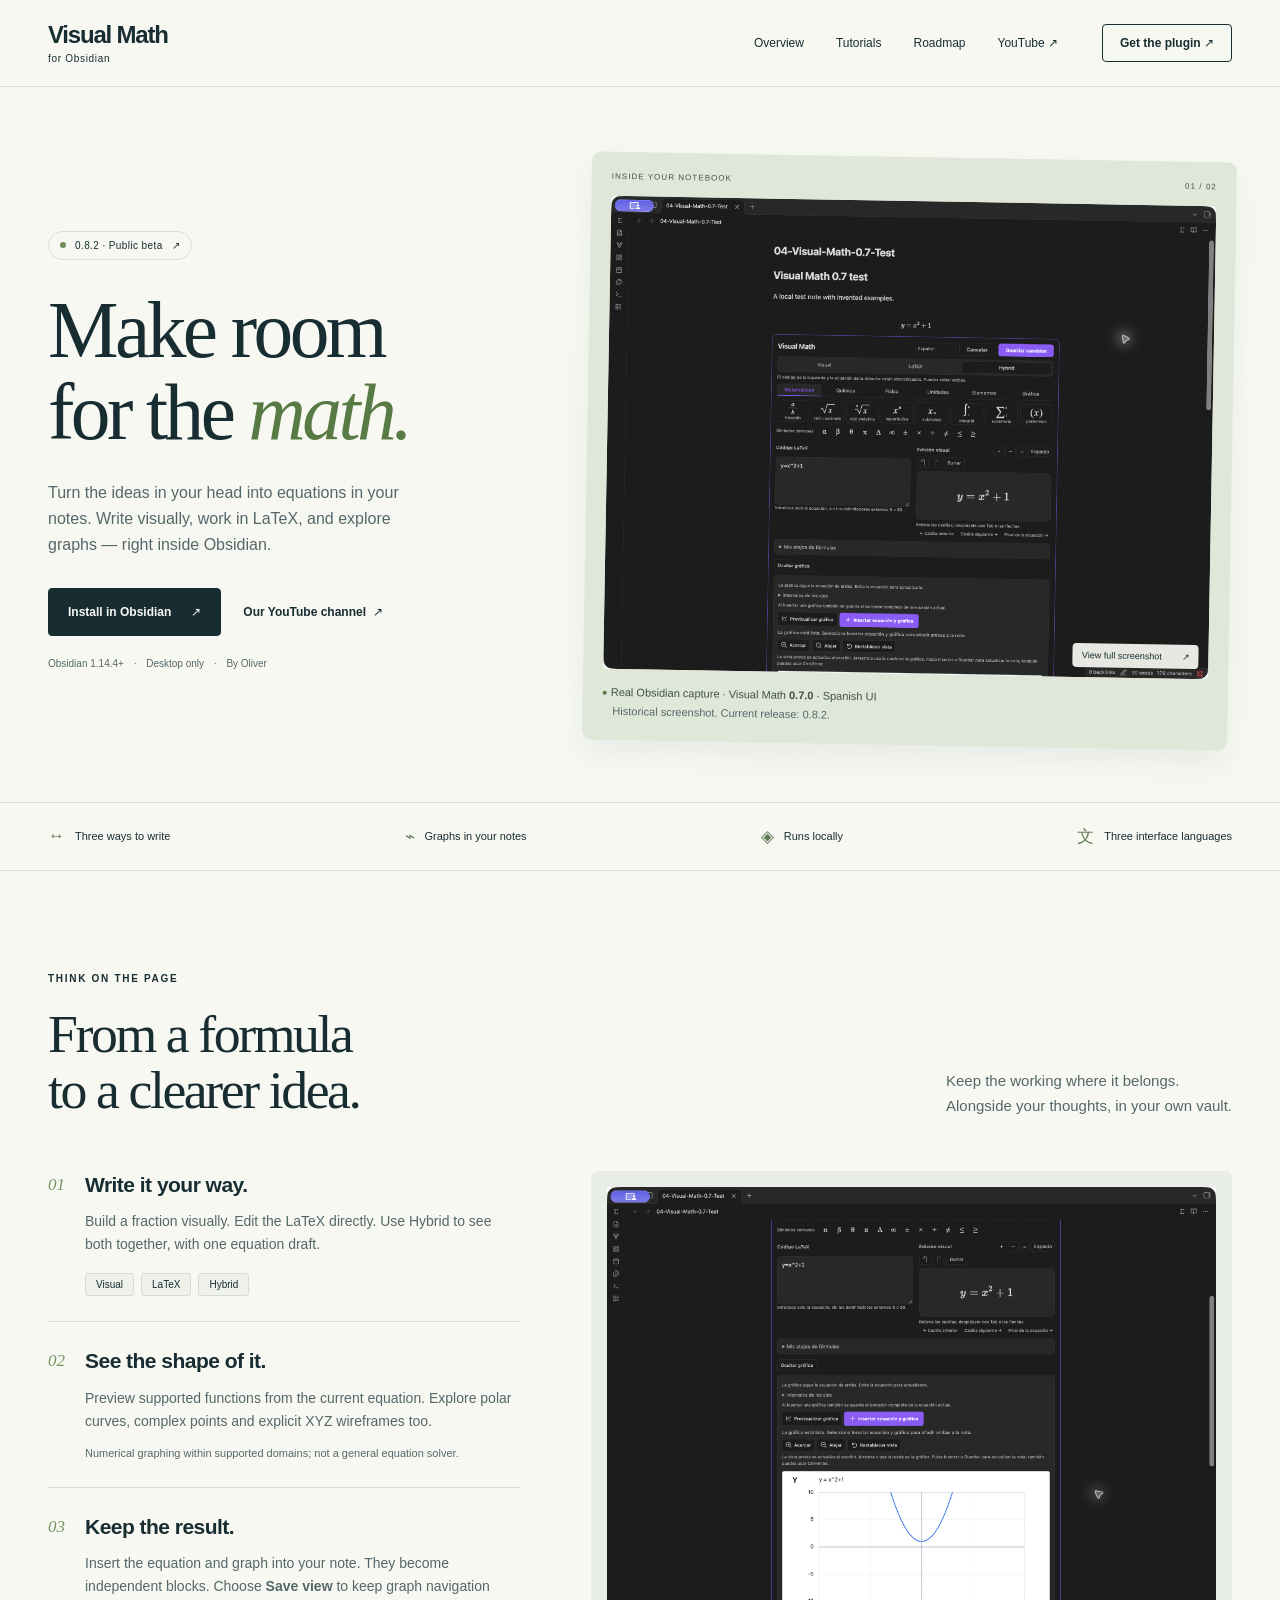
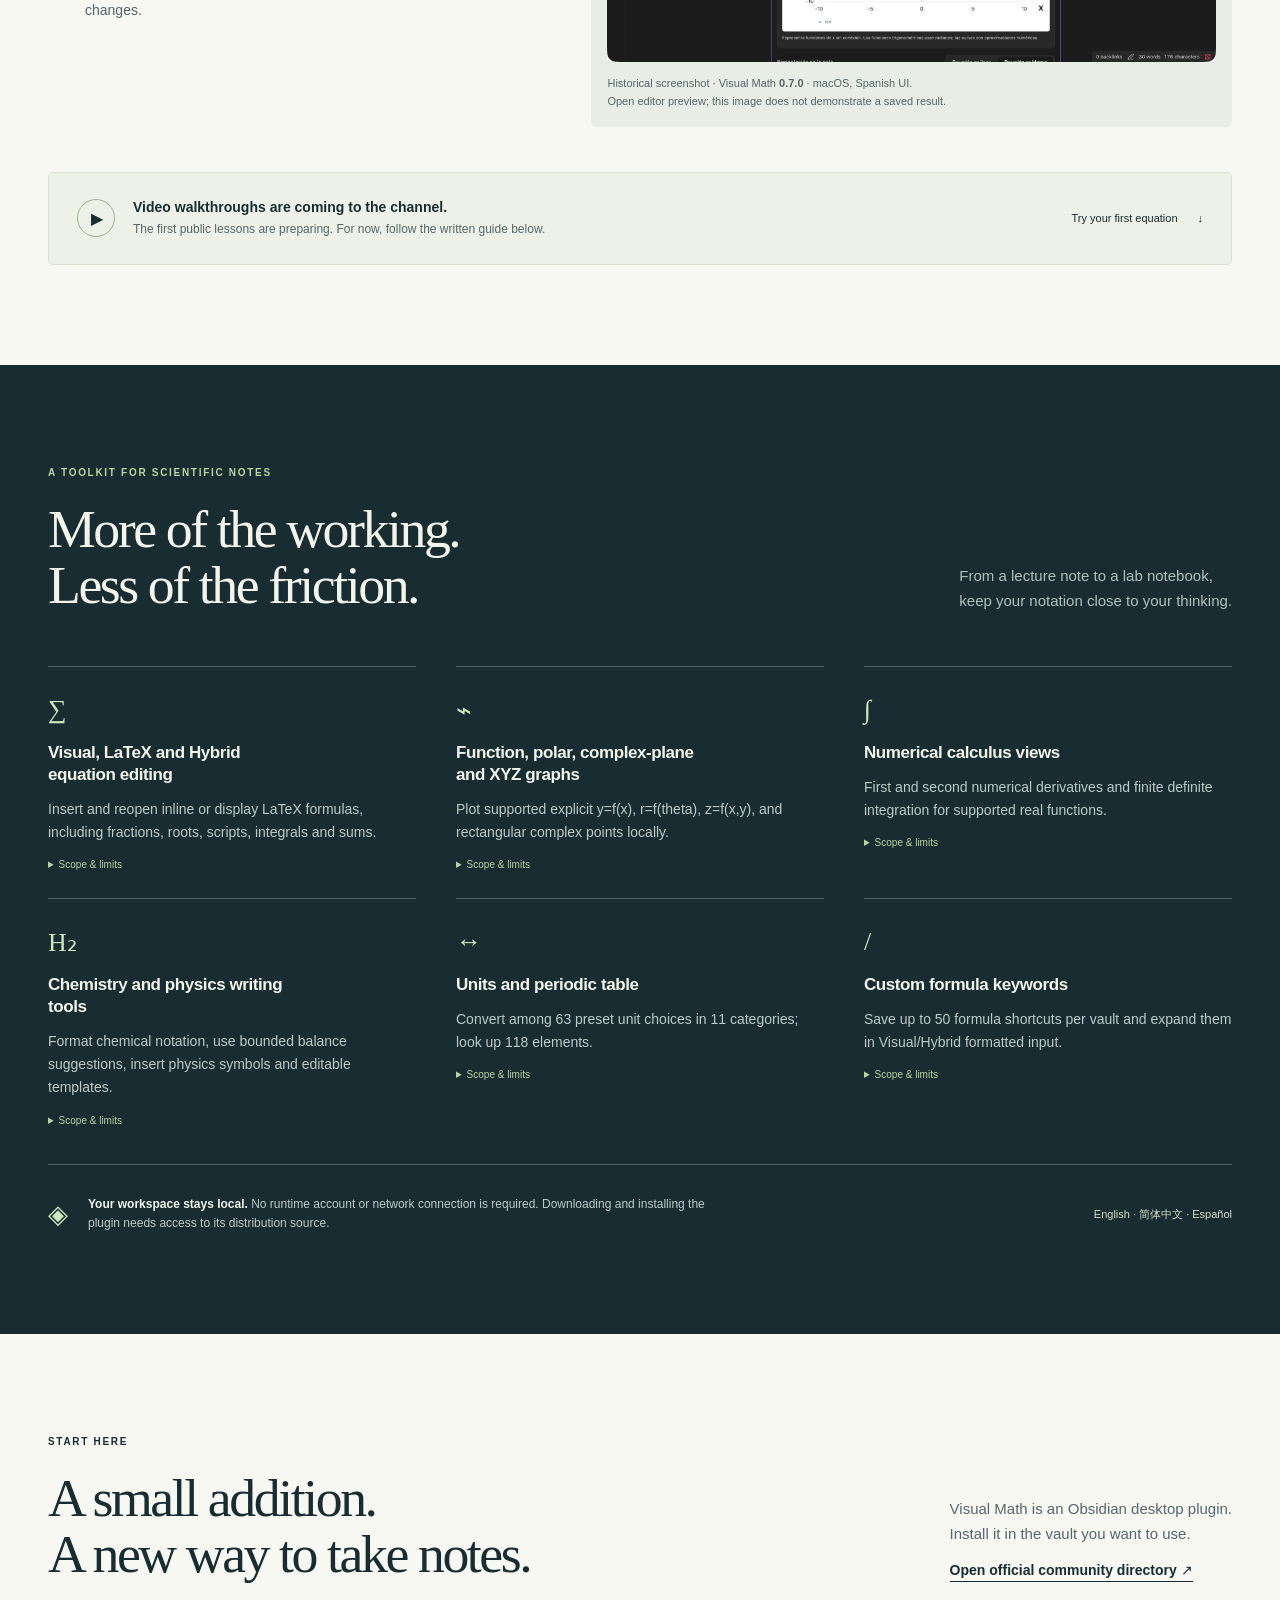
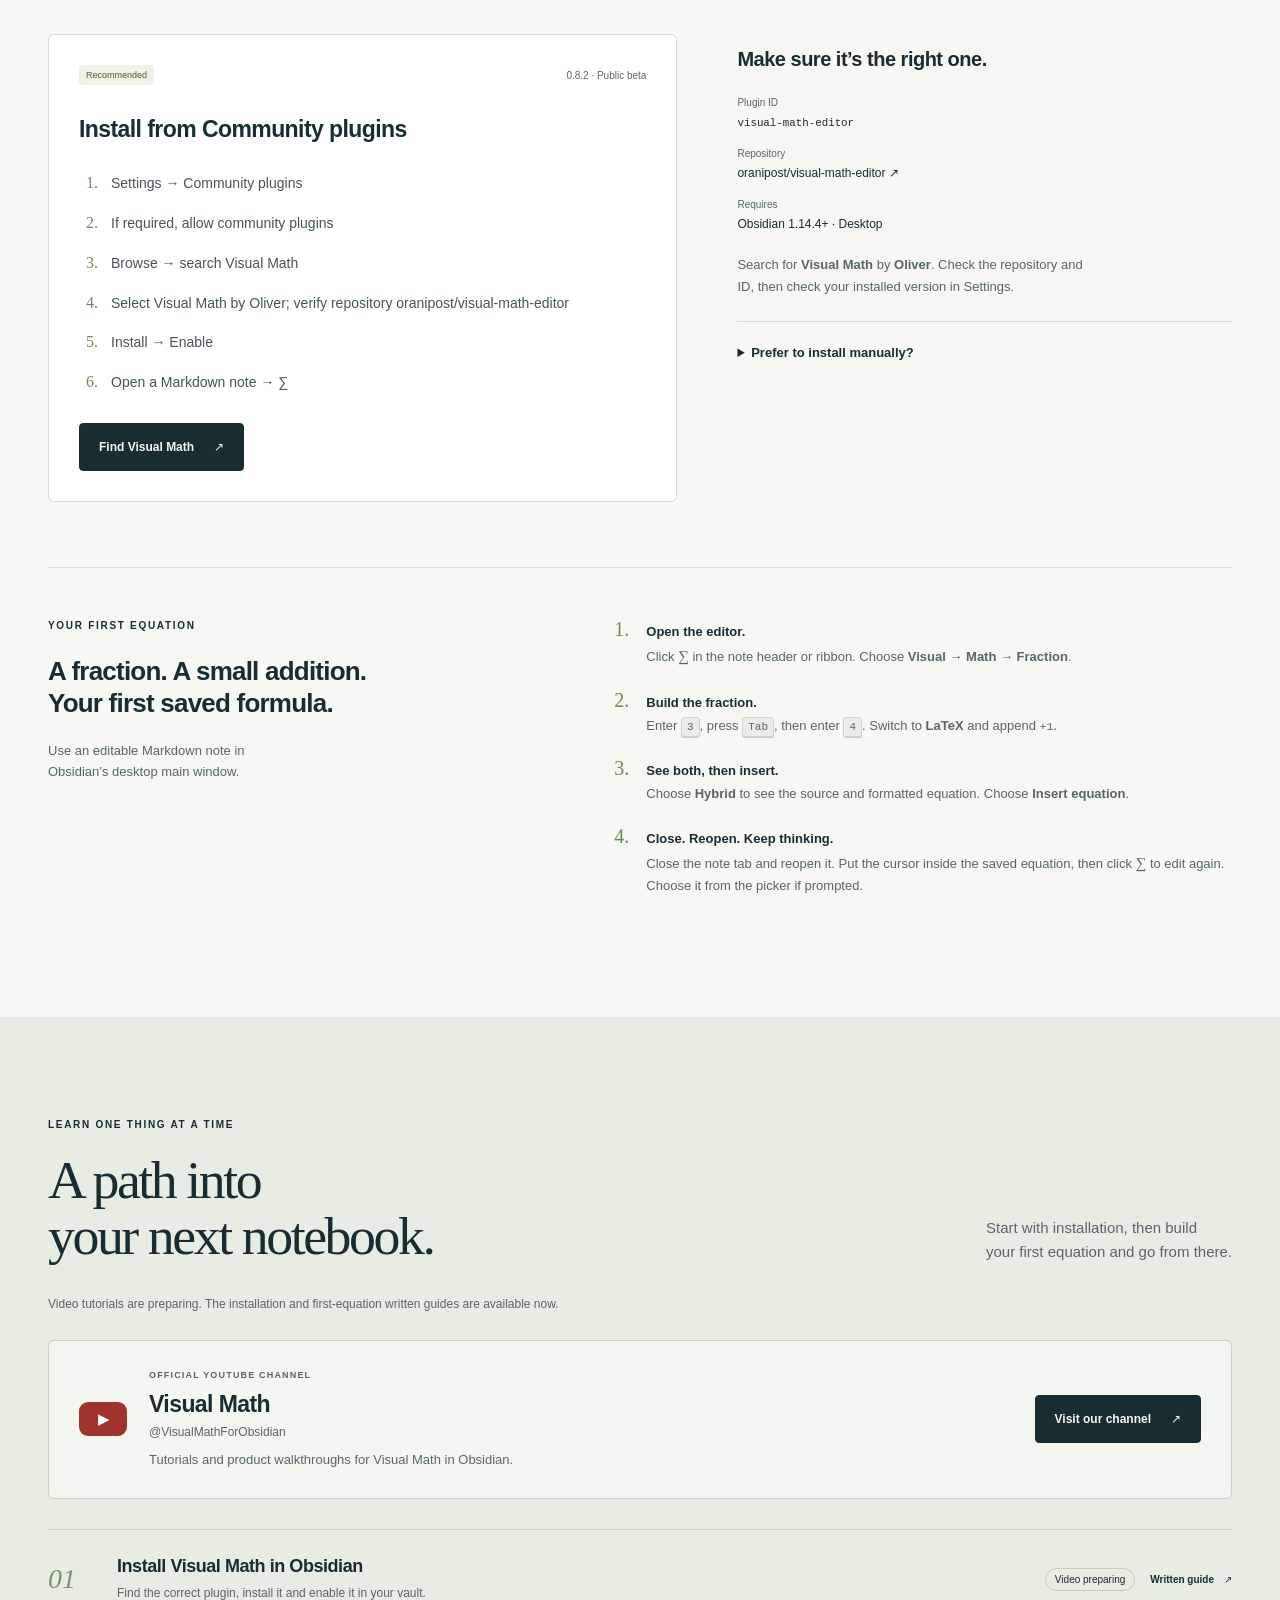
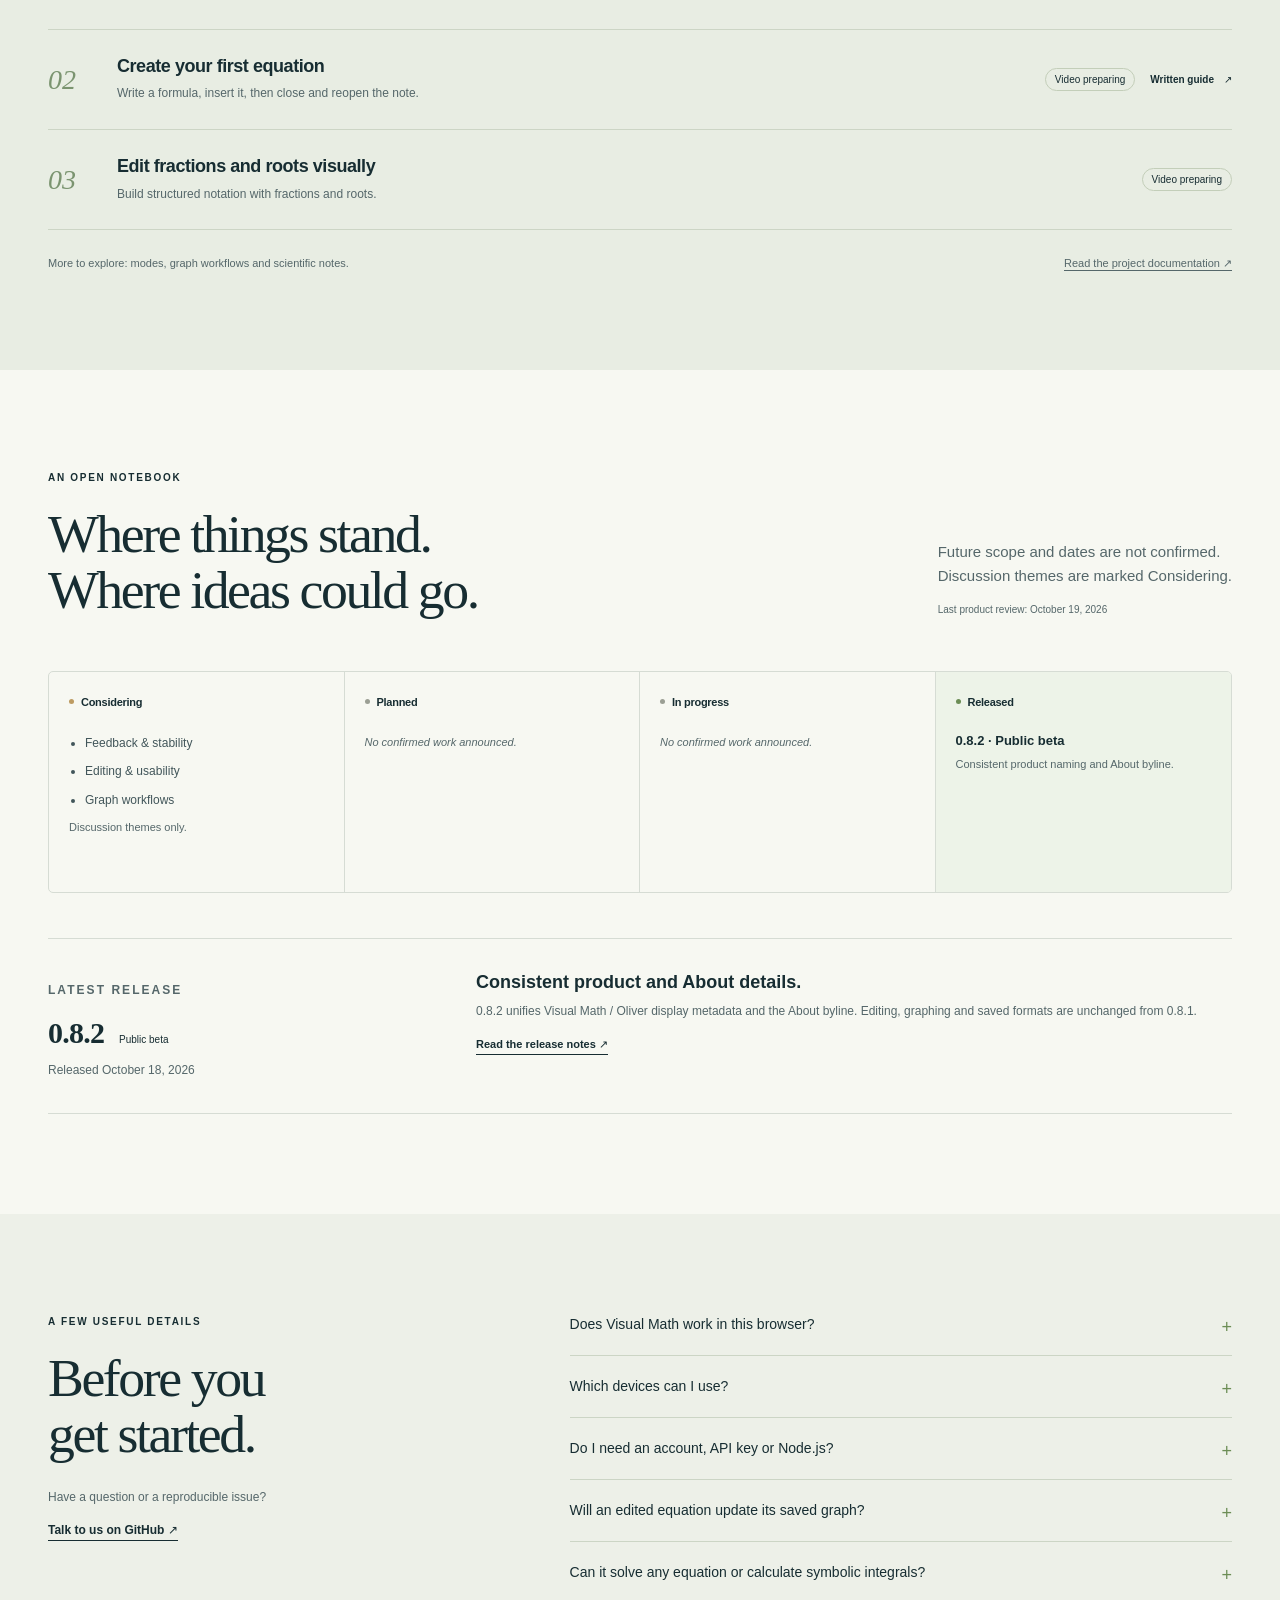
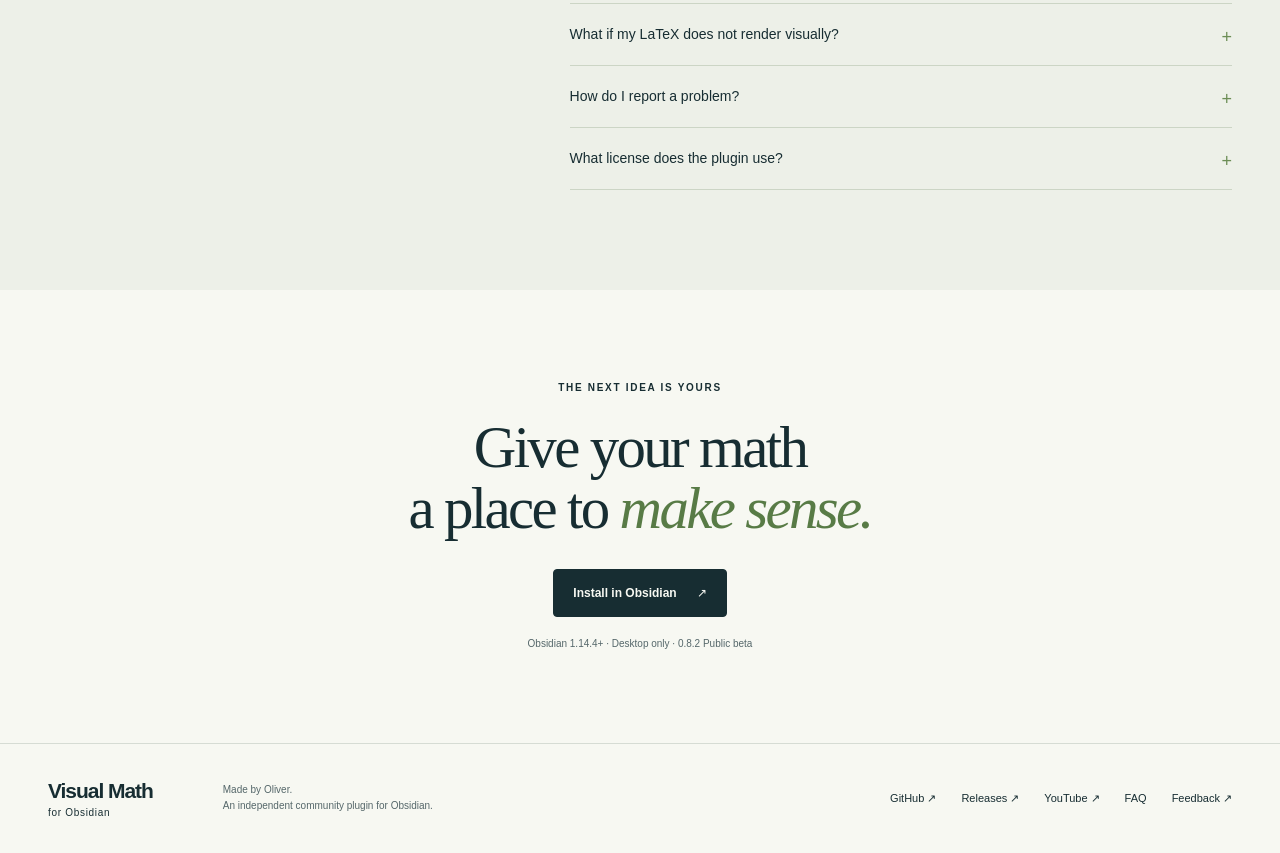
==== index.html @ c803e679 "Publish Visual Math for Obsidian website" ====
<!doctype html>
<html lang="en">
<head>
  <meta charset="utf-8">
  <meta name="viewport" content="width=device-width,initial-scale=1">
  <title>Visual Math for Obsidian — Make room for the math.</title>
  <meta name="description" content="Write equations, explore graphs and build scientific notes in Obsidian. Visual, LaTeX and Hybrid editing. 0.8.2 Public beta for desktop.">
  <meta name="robots" content="index,follow">
  <meta name="theme-color" content="#172d32">
  <meta property="og:type" content="website">
  <meta property="og:title" content="Visual Math for Obsidian — Make room for the math.">
  <meta property="og:description" content="Visual equations. Local graphs. Your Obsidian notes. 0.8.2 Public beta.">
  <meta property="og:image" content="https://oranipost.github.io/visual-math/assets/share.png">
  <meta property="og:image:width" content="1200">
  <meta property="og:image:height" content="630">
  <meta property="og:image:alt" content="Visual Math for Obsidian. Make room for the math. Desktop plugin.">
  <meta name="twitter:card" content="summary_large_image">
  <link rel="canonical" href="https://oranipost.github.io/visual-math/"><meta property="og:url" content="https://oranipost.github.io/visual-math/">
  <link rel="icon" href="assets/favicon.svg" type="image/svg+xml">
  <link rel="stylesheet" href="styles.css">
  <script src="script.js" defer></script>
</head>
<body>
  <a class="skip-link" href="#main">Skip to content</a>
  <header class="site-header">
    <div class="header-inner">
      <a href="#" class="wordmark" aria-label="Visual Math for Obsidian home">Visual Math<span>for Obsidian</span></a>
      <button class="menu-toggle" type="button" aria-expanded="false" aria-controls="navigation">Menu <span aria-hidden="true">☰</span></button>
      <nav id="navigation" aria-label="Main navigation">
        <a href="#workflow">Overview</a><a href="#tutorials">Tutorials</a><a href="#roadmap">Roadmap</a><a href="https://www.youtube.com/@VisualMathForObsidian" aria-label="Official Visual Math YouTube channel">YouTube <span aria-hidden="true">↗</span></a>
        <a class="nav-install" href="#install">Get the plugin <span aria-hidden="true">↗</span></a>
      </nav>
    </div>
  </header>
  <main id="main" tabindex="-1">
    <section class="hero wrap" aria-labelledby="hero-title">
      <div class="hero-copy">
        <a class="release-pill" href="https://github.com/oranipost/visual-math-editor/releases/tag/0.8.2"><span class="status-dot" aria-hidden="true"></span>0.8.2 · Public beta <span aria-hidden="true">↗</span></a>
        <h1 id="hero-title">Make room<br>for the <em>math.</em></h1>
        <p class="hero-description">Turn the ideas in your head into equations in your notes. Write visually, work in LaTeX, and explore graphs — right inside Obsidian.</p>
        <div class="actions"><a class="button primary" href="https://community.obsidian.md/plugins/visual-math-editor">Install in Obsidian <span aria-hidden="true">↗</span></a><a class="button text-button" href="https://www.youtube.com/@VisualMathForObsidian">Our YouTube channel <span aria-hidden="true">↗</span></a></div>
        <p class="requirements">Obsidian 1.14.4+ <span>·</span> Desktop only <span>·</span> By Oliver</p>
      </div>
      <figure class="hero-visual">
        <div class="visual-label"><span>INSIDE YOUR NOTEBOOK</span><span aria-hidden="true">01 / 02</span></div>
        <a class="screenshot-link" href="assets/visual-math-0.7.0-hybrid.jpg" aria-label="Open full historical Hybrid editor screenshot">
          <img src="assets/visual-math-0.7.0-hybrid.jpg" width="2048" height="1600" fetchpriority="high" alt="Real Obsidian screenshot: Visual Math 0.7.0 Spanish Hybrid editor, showing LaTeX and a formatted y equals x squared plus one.">
          <span class="expand-label">View full screenshot <span aria-hidden="true">↗</span></span>
        </a>
        <figcaption><span class="capture-dot" aria-hidden="true"></span>Real Obsidian capture · Visual Math <strong>0.7.0</strong> · Spanish UI<br><span>Historical screenshot. Current release: 0.8.2.</span></figcaption>
      </figure>
    </section>

    <div class="principles"><div class="wrap principles-inner"><span><span aria-hidden="true">↔</span> Three ways to write</span><span><span aria-hidden="true">⌁</span> Graphs in your notes</span><span><span aria-hidden="true">◈</span> Runs locally</span><span><span aria-hidden="true">文</span> Three interface languages</span></div></div>

    <section id="workflow" class="section wrap workflow" aria-labelledby="workflow-title">
      <div class="section-intro"><div><p class="eyebrow">THINK ON THE PAGE</p><h2 id="workflow-title">From a formula<br>to a clearer idea.</h2></div><p>Keep the working where it belongs.<br>Alongside your thoughts, in your own vault.</p></div>
      <div class="workflow-grid">
        <div class="workflow-notes">
          <article><span class="step-number">01</span><div><h3>Write it your way.</h3><p>Build a fraction visually. Edit the LaTeX directly. Use Hybrid to see both together, with one equation draft.</p><div class="mode-list" aria-label="Available editing modes"><span>Visual</span><span>LaTeX</span><span>Hybrid</span></div></div></article>
          <article><span class="step-number">02</span><div><h3>See the shape of it.</h3><p>Preview supported functions from the current equation. Explore polar curves, complex points and explicit XYZ wireframes too.</p><p class="fine-print">Numerical graphing within supported domains; not a general equation solver.</p></div></article>
          <article><span class="step-number">03</span><div><h3>Keep the result.</h3><p>Insert the equation and graph into your note. They become independent blocks. Choose <strong>Save view</strong> to keep graph navigation changes.</p></div></article>
        </div>
        <figure class="workflow-image"><a href="assets/visual-math-0.7.0-graph-preview.jpg" aria-label="Open full historical function preview screenshot"><img src="assets/visual-math-0.7.0-graph-preview.jpg" width="2048" height="1600" loading="lazy" alt="Real Obsidian screenshot: an open Visual Math 0.7.0 editor with the equation y=x²+1 and its parabola preview."></a><figcaption>Historical screenshot · Visual Math <strong>0.7.0</strong> · macOS, Spanish UI.<br>Open editor preview; this image does not demonstrate a saved result.</figcaption></figure>
      </div>
      <aside class="recording-note"><span class="recording-symbol" aria-hidden="true">▶</span><div><strong>Video walkthroughs are coming to the channel.</strong><p>The first public lessons are preparing. For now, follow the written guide below.</p></div><a href="#first-equation">Try your first equation <span aria-hidden="true">↓</span></a></aside>
    </section>

    <section id="features" class="section features-section" aria-labelledby="features-title"><div class="wrap">
      <div class="section-intro"><div><p class="eyebrow">A TOOLKIT FOR SCIENTIFIC NOTES</p><h2 id="features-title">More of the working.<br>Less of the friction.</h2></div><p>From a lecture note to a lab notebook,<br>keep your notation close to your thinking.</p></div>
      <div class="feature-grid"><article class="feature-card"><span class="feature-icon" aria-hidden="true">∑</span><h3>Visual, LaTeX and Hybrid equation editing</h3><p>Insert and reopen inline or display LaTeX formulas, including fractions, roots, scripts, integrals and sums.</p><details><summary>Scope &amp; limits</summary><p>Unknown macros and complex TeX may require source editing.</p></details></article><article class="feature-card"><span class="feature-icon" aria-hidden="true">⌁</span><h3>Function, polar, complex-plane and XYZ graphs</h3><p>Plot supported explicit y=f(x), r=f(theta), z=f(x,y), and rectangular complex points locally.</p><details><summary>Scope &amp; limits</summary><p>Numerical approximations; no general implicit/parametric solver, symbolic algebra, overlays or sliders.</p></details></article><article class="feature-card"><span class="feature-icon" aria-hidden="true">∫</span><h3>Numerical calculus views</h3><p>First and second numerical derivatives and finite definite integration for supported real functions.</p><details><summary>Scope &amp; limits</summary><p>Not symbolic differentiation/integration; finite increasing continuous intervals only.</p></details></article><article class="feature-card"><span class="feature-icon" aria-hidden="true">H₂</span><h3>Chemistry and physics writing tools</h3><p>Format chemical notation, use bounded balance suggestions, insert physics symbols and editable templates.</p><details><summary>Scope &amp; limits</summary><p>Balance suggestions do not establish reaction feasibility; no molecular or physics simulation.</p></details></article><article class="feature-card"><span class="feature-icon" aria-hidden="true">↔</span><h3>Units and periodic table</h3><p>Convert among 63 preset unit choices in 11 categories; look up 118 elements.</p><details><summary>Scope &amp; limits</summary><p>Within-category preset conversion and local reference data; no arbitrary dimensional analysis.</p></details></article><article class="feature-card"><span class="feature-icon" aria-hidden="true">/</span><h3>Custom formula keywords</h3><p>Save up to 50 formula shortcuts per vault and expand them in Visual/Hybrid formatted input.</p><details><summary>Scope &amp; limits</summary><p>Keywords do not expand in ordinary notes or the LaTeX source pane.</p></details></article></div>
      <div class="local-note"><span aria-hidden="true">◈</span><p><strong>Your workspace stays local.</strong> No runtime account or network connection is required. Downloading and installing the plugin needs access to its distribution source.</p><p class="language-note">English · 简体中文 · Español</p></div>
    </div></section>

    <section id="install" class="section wrap" aria-labelledby="install-title">
      <div class="section-intro"><div><p class="eyebrow">START HERE</p><h2 id="install-title">A small addition.<br>A new way to take notes.</h2></div><div><p>Visual Math is an Obsidian desktop plugin.<br>Install it in the vault you want to use.</p><a class="inline-link" href="https://community.obsidian.md/plugins/visual-math-editor">Open official community directory <span aria-hidden="true">↗</span></a></div></div>
      <div class="install-layout"><div class="install-card"><div class="card-topline"><span class="tag">Recommended</span><span>0.8.2 · Public beta</span></div><h3>Install from Community plugins</h3><ol class="install-steps"><li>Settings → Community plugins</li><li>If required, allow community plugins</li><li>Browse → search Visual Math</li><li>Select Visual Math by Oliver; verify repository oranipost/visual-math-editor</li><li>Install → Enable</li><li>Open a Markdown note → ∑</li></ol><a class="button primary" href="https://community.obsidian.md/plugins/visual-math-editor">Find Visual Math <span aria-hidden="true">↗</span></a></div><aside class="install-aside"><h3>Make sure it’s the right one.</h3><dl><dt>Plugin ID</dt><dd><code>visual-math-editor</code></dd><dt>Repository</dt><dd><a href="https://github.com/oranipost/visual-math-editor">oranipost/visual-math-editor <span aria-hidden="true">↗</span></a></dd><dt>Requires</dt><dd>Obsidian 1.14.4+ · Desktop</dd></dl><p>Search for <strong>Visual Math</strong> by <strong>Oliver</strong>. Check the repository and ID, then check your installed version in Settings.</p><details class="manual-install"><summary>Prefer to install manually?</summary><p>Download the compiled <strong>visual-math-editor-0.8.2.zip</strong>. Ordinary use does not require Node.js.</p><a class="inline-link" href="https://github.com/oranipost/visual-math-editor/releases/download/0.8.2/visual-math-editor-0.8.2.zip">Download installation ZIP <span aria-hidden="true">↓</span></a><ol><li>Extract the ZIP and copy the complete <code>visual-math-editor</code> folder to your vault’s <code>.obsidian/plugins/</code>.</li><li>Check that <code>main.js</code>, <code>manifest.json</code> and <code>styles.css</code> sit directly inside that plugin folder. Keep the included licenses and notices.</li><li>Restart Obsidian, then enable Visual Math in <strong>Settings → Community plugins</strong>.</li></ol><p>GitHub’s Source code downloads and the source ZIP are developer archives, not the compiled installation package. Back up an existing installation and preserve <code>data.json</code> when updating.</p></details></aside></div>
      <div id="first-equation" class="first-equation"><div class="first-equation-heading"><p class="eyebrow">YOUR FIRST EQUATION</p><h3>A fraction. A small addition.<br>Your first saved formula.</h3><p>Use an editable Markdown note in<br>Obsidian’s desktop main window.</p></div><ol><li><strong>Open the editor.</strong><p>Click <span class="key-symbol">∑</span> in the note header or ribbon. Choose <strong>Visual → Math → Fraction</strong>.</p></li><li><strong>Build the fraction.</strong><p>Enter <kbd>3</kbd>, press <kbd>Tab</kbd>, then enter <kbd>4</kbd>. Switch to <strong>LaTeX</strong> and append <code>+1</code>.</p></li><li><strong>See both, then insert.</strong><p>Choose <strong>Hybrid</strong> to see the source and formatted equation. Choose <strong>Insert equation</strong>.</p></li><li><strong>Close. Reopen. Keep thinking.</strong><p>Close the note tab and reopen it. Put the cursor inside the saved equation, then click <span class="key-symbol">∑</span> to edit again. Choose it from the picker if prompted.</p></li></ol></div>
    </section>

    <section id="tutorials" class="section tutorials-section" aria-labelledby="tutorials-title"><div class="wrap">
      <div class="section-intro"><div><p class="eyebrow">LEARN ONE THING AT A TIME</p><h2 id="tutorials-title">A path into<br>your next notebook.</h2></div><p>Start with installation, then build<br>your first equation and go from there.</p></div>
      <p class="tutorial-notice">Video tutorials are preparing. The installation and first-equation written guides are available now.</p>
      <aside class="channel-callout"><span class="channel-play" aria-hidden="true">▶</span><div><p class="channel-eyebrow">OFFICIAL YOUTUBE CHANNEL</p><h3>Visual Math</h3><p class="channel-handle">@VisualMathForObsidian</p><p>Tutorials and product walkthroughs for Visual Math in Obsidian.</p></div><a class="button primary" href="https://www.youtube.com/@VisualMathForObsidian">Visit our channel <span aria-hidden="true">↗</span></a></aside>
      <ol class="tutorial-list"><li><span class="lesson-number" aria-hidden="true">01</span><div class="lesson-text"><h3>Install Visual Math in Obsidian</h3><p>Find the correct plugin, install it and enable it in your vault.</p></div><div class="lesson-state"><span class="state">Video preparing</span><a href="#install">Written guide <span aria-hidden="true">↗</span></a></div></li><li><span class="lesson-number" aria-hidden="true">02</span><div class="lesson-text"><h3>Create your first equation</h3><p>Write a formula, insert it, then close and reopen the note.</p></div><div class="lesson-state"><span class="state">Video preparing</span><a href="#first-equation">Written guide <span aria-hidden="true">↗</span></a></div></li><li><span class="lesson-number" aria-hidden="true">03</span><div class="lesson-text"><h3>Edit fractions and roots visually</h3><p>Build structured notation with fractions and roots.</p></div><div class="lesson-state"><span class="state">Video preparing</span></div></li></ol>
      <div class="tutorial-footer"><span>More to explore: modes, graph workflows and scientific notes.</span><a href="https://github.com/oranipost/visual-math-editor">Read the project documentation <span aria-hidden="true">↗</span></a></div>
    </div></section>

    <section id="roadmap" class="section wrap" aria-labelledby="roadmap-title">
      <div class="section-intro"><div><p class="eyebrow">AN OPEN NOTEBOOK</p><h2 id="roadmap-title">Where things stand.<br>Where ideas could go.</h2></div><div><p>Future scope and dates are not confirmed.<br>Discussion themes are marked Considering.</p><p class="updated">Last product review: October 19, 2026</p></div></div>
      <div class="roadmap-grid"><article class="roadmap-column"><h3 class="roadmap-label"><span aria-hidden="true"></span>Considering</h3><ul><li>Feedback &amp; stability</li><li>Editing &amp; usability</li><li>Graph workflows</li></ul><p>Discussion themes only.</p></article><article class="roadmap-column"><h3 class="roadmap-label"><span aria-hidden="true"></span>Planned</h3><p class="empty-state">No confirmed work announced.</p></article><article class="roadmap-column"><h3 class="roadmap-label"><span aria-hidden="true"></span>In progress</h3><p class="empty-state">No confirmed work announced.</p></article><article class="roadmap-column"><h3 class="roadmap-label"><span aria-hidden="true"></span>Released</h3><h4>0.8.2 · Public beta</h4><p>Consistent product naming and About byline.</p></article></div>
      <div class="release-note" id="updates"><div><p class="eyebrow">LATEST RELEASE</p><h3>0.8.2 <span>Public beta</span></h3><p>Released October 18, 2026</p></div><div><h4>Consistent product and About details.</h4><p>0.8.2 unifies Visual Math / Oliver display metadata and the About byline. Editing, graphing and saved formats are unchanged from 0.8.1.</p><a class="inline-link" href="https://github.com/oranipost/visual-math-editor/releases/tag/0.8.2">Read the release notes <span aria-hidden="true">↗</span></a></div></div>
    </section>

    <section id="faq" class="section faq-section" aria-labelledby="faq-title"><div class="wrap faq-layout"><div><p class="eyebrow">A FEW USEFUL DETAILS</p><h2 id="faq-title">Before you<br>get started.</h2><p>Have a question or a reproducible issue?</p><a class="inline-link" href="https://github.com/oranipost/visual-math-editor/issues">Talk to us on GitHub <span aria-hidden="true">↗</span></a></div><div class="faq-list">
      <details><summary>Does Visual Math work in this browser?</summary><p>Visual Math runs inside Obsidian on desktop. This website introduces the plugin and helps you install it in a vault.</p></details>
      <details><summary>Which devices can I use?</summary><p>This release requires Obsidian 1.14.4 or later and is desktop only. Native checks have used macOS with Obsidian 1.14.4. Windows and Linux have not been verified. Mobile is not supported.</p></details>
      <details><summary>Do I need an account, API key or Node.js?</summary><p>No runtime account, API key or Node.js is required for the compiled plugin. The editor, bundled data and graph tools run locally. Downloading and installing requires access to the distribution source.</p></details>
      <details><summary>Will an edited equation update its saved graph?</summary><p>Live equation/graph preview is linked only while its editor is open. Saved formula and graph are separate blocks; navigation persists only when explicitly saved. Changing a saved equation later does not automatically update an existing graph. After moving, zooming or rotating a graph, explicitly choose <strong>Save view</strong> or <strong>Save graph</strong> to keep the changes.</p></details>
      <details><summary>Can it solve any equation or calculate symbolic integrals?</summary><p>Graphing and calculus use numerical methods within supported domains. They are not a general equation solver or symbolic algebra system. Numerical calculus is for supported real functions on finite, increasing, continuous intervals; results are approximations.</p></details>
      <details><summary>What if my LaTeX does not render visually?</summary><p>Unknown macros and complex TeX may need source editing. Use the LaTeX source view and check the expression. Visual editing does not support every TeX command.</p></details>
      <details><summary>How do I report a problem?</summary><p><a href="https://github.com/oranipost/visual-math-editor/issues">Open a GitHub issue</a> with your plugin version, Obsidian version, operating system and exact steps. Include a small example you are comfortable sharing. Check existing issues first.</p></details>
      <details><summary>What license does the plugin use?</summary><p>GNU GPL version 3 only with the Obsidian linking exception. See the <a href="https://github.com/oranipost/visual-math-editor/blob/0.8.2/LICENSING.md">licensing details</a> for the full terms and third-party notices.</p></details>
    </div></div></section>

    <section class="closing wrap"><p class="eyebrow">THE NEXT IDEA IS YOURS</p><h2>Give your math<br>a place to <em>make sense.</em></h2><a class="button primary" href="https://community.obsidian.md/plugins/visual-math-editor">Install in Obsidian <span aria-hidden="true">↗</span></a><p>Obsidian 1.14.4+ · Desktop only · 0.8.2 Public beta</p></section>
  </main>
  <footer class="site-footer"><div class="wrap footer-inner"><a class="wordmark" href="#">Visual Math<span>for Obsidian</span></a><p>Made by Oliver.<br>An independent community plugin for Obsidian.</p><nav aria-label="Footer navigation"><a href="https://github.com/oranipost/visual-math-editor">GitHub <span aria-hidden="true">↗</span></a><a href="https://github.com/oranipost/visual-math-editor/releases/tag/0.8.2">Releases <span aria-hidden="true">↗</span></a><a href="https://www.youtube.com/@VisualMathForObsidian" aria-label="Official Visual Math YouTube channel">YouTube <span aria-hidden="true">↗</span></a><a href="#faq">FAQ</a><a href="https://github.com/oranipost/visual-math-editor/issues">Feedback <span aria-hidden="true">↗</span></a></nav></div></footer>
</body>
</html>
---- styles.css ----
@charset "UTF-8";
:root{--paper:#f7f8f2;--ink:#172d32;--muted:#55676a;--line:#d6dcd4;--mint:#cee7bb;--soft:#e8ede5;--white:#fff;--radius:6px;font-family:Inter,-apple-system,BlinkMacSystemFont,"Segoe UI",sans-serif;color:var(--ink);background:var(--paper);font-synthesis:none}
*{box-sizing:border-box}html{scroll-behavior:smooth;scroll-padding-top:100px}body{margin:0}a{color:inherit;text-decoration:none}button{font:inherit}a,button,summary{-webkit-tap-highlight-color:transparent}a:focus-visible,button:focus-visible,summary:focus-visible{outline:3px solid #386b99;outline-offset:5px}a:hover{text-decoration:underline;text-underline-offset:4px}img{max-width:100%;height:auto;display:block}p{line-height:1.65}h1,h2,h3,h4,p,figure{margin:0}h1,h2{font-family:Georgia,"Times New Roman",serif;font-weight:400;letter-spacing:-.045em;line-height:1.04}h1 em,h2 em{font-weight:400;color:#587b46}h2{font-size:clamp(36px,4.2vw,60px)}h3{font-size:21px;line-height:1.3;font-weight:580;letter-spacing:-.025em}h4{font-size:19px;font-weight:550}.wrap{max-width:1280px;margin-inline:auto;padding-inline:48px}.section{padding-block:100px}.eyebrow{font-size:10px;font-weight:650;letter-spacing:.17em;margin-bottom:20px}.section-intro{display:flex;justify-content:space-between;gap:36px;align-items:flex-end;margin-bottom:52px}.section-intro>p,.section-intro>div>p:not(.eyebrow){font-size:15px;color:var(--muted)}.section-intro>div:last-child:not(:first-child){max-width:390px}.inline-link{display:inline-block;font-size:14px;font-weight:560;margin-top:16px;border-bottom:1px solid var(--ink);padding-bottom:3px}.inline-link:hover{text-decoration:none;border-color:#72925f;color:#587b46}.skip-link{position:fixed;top:-80px;left:16px;background:var(--ink);color:white;padding:12px;z-index:1000}.skip-link:focus{top:12px}.site-header{position:sticky;top:0;z-index:50;background:rgba(247,248,242,.97);border-bottom:1px solid var(--line)}.header-inner{max-width:1280px;padding:22px 48px;margin:auto;display:flex;justify-content:space-between;align-items:center;gap:20px}.wordmark{font-weight:650;letter-spacing:-.05em;font-size:24px;line-height:1.1;display:block;white-space:nowrap}.wordmark span{display:block;font-size:10px;letter-spacing:.07em;font-weight:400;margin-top:5px}.wordmark:hover{text-decoration:none}.header-inner nav{display:flex;align-items:center;gap:32px;font-size:12px}.nav-install{margin-left:12px;border:1px solid var(--ink);border-radius:4px;padding:11px 17px;font-weight:550}.menu-toggle{display:none}.hero{display:grid;grid-template-columns:.86fr 1.14fr;gap:52px;padding-block:70px 56px;align-items:center;min-height:690px}.release-pill{display:inline-flex;gap:9px;align-items:center;border:1px solid var(--line);font-size:10px;padding:8px 11px;border-radius:30px;margin-bottom:29px;letter-spacing:.04em}.status-dot{width:6px;height:6px;background:#6c8d55;border-radius:50%}h1{font-size:clamp(54px,6.2vw,88px);margin-bottom:26px}.hero-description{color:var(--muted);font-size:16px;max-width:388px}.actions{display:flex;align-items:center;gap:22px;flex-wrap:wrap;margin-top:29px}.button{display:inline-flex;align-items:center;justify-content:center;gap:20px;font-size:12px;line-height:1.5;font-weight:550;padding:14px 19px;border-radius:4px;min-height:46px}.button:hover{text-decoration:none}.primary{background:var(--ink);color:var(--paper);border:1px solid var(--ink);transition:background .15s}.primary:hover{background:#30494b}.text-button{padding-inline:0;gap:7px;flex-wrap:wrap;justify-content:flex-start}.text-button:hover{text-decoration:underline}.tiny-status{font-size:9px;font-weight:400;background:var(--soft);padding:2px 5px;border-radius:3px}.requirements{font-size:10px;color:var(--muted);margin-top:20px}.requirements span{margin:0 7px}.hero-visual{position:relative;min-width:0;padding:20px;background:#dfe7d9;border-radius:9px;transform:rotate(1deg);box-shadow:0 14px 30px #172d3210}.visual-label{display:flex;justify-content:space-between;font-size:8px;letter-spacing:.13em;margin-bottom:15px;color:#405244}.screenshot-link{display:block;position:relative;border-radius:4px;overflow:hidden;background:#202020}.screenshot-link img{width:100%}.expand-label{position:absolute;right:10px;bottom:10px;background:#f7f8f2ed;font-size:9px;border-radius:4px;padding:7px 9px;display:flex;gap:20px}.hero-visual figcaption{font-size:9px;line-height:1.7;margin-top:14px;color:#405244}.hero-visual figcaption>span:last-child{padding-left:10px;color:#667761}.capture-dot{display:inline-block;width:4px;height:4px;vertical-align:middle;background:#587b46;border-radius:50%;margin-right:4px}.principles{border-block:1px solid var(--line)}.principles-inner{display:flex;justify-content:space-between;gap:20px;padding-block:22px;font-size:11px}.principles-inner>span{display:flex;align-items:center;gap:10px}.principles-inner>span>span{font-size:17px;color:#647d59}.workflow-grid{display:grid;grid-template-columns:.85fr 1.15fr;gap:70px}.workflow-notes article{display:flex;gap:20px;border-bottom:1px solid var(--line);padding-block:25px}.workflow-notes article:first-child{padding-top:0}.workflow-notes article:last-child{border-bottom:0}.step-number{font-family:Georgia,serif;font-style:italic;font-size:17px;color:#769463;padding-top:4px}.workflow-notes h3{margin-bottom:12px}.workflow-notes p{font-size:14px;color:var(--muted)}.workflow-notes .fine-print{font-size:11px;margin-top:11px}.mode-list{display:flex;gap:7px;margin-top:17px}.mode-list span{font-size:10px;border:1px solid var(--line);padding:5px 10px;border-radius:3px;background:#eef1e9}.workflow-image{padding:16px;background:var(--soft);border-radius:7px;align-self:start}.workflow-image img{width:100%;border-radius:3px}.workflow-image figcaption{font-size:10px;color:var(--muted);margin-top:13px;line-height:1.6}.recording-note{display:flex;gap:18px;padding:25px 28px;background:#edf1e7;border:1px solid #dbe2d3;border-radius:5px;align-items:center;margin-top:45px}.recording-symbol{font-size:16px;border:1px solid #9eb38f;border-radius:50%;width:38px;height:38px;display:grid;place-items:center;flex-shrink:0;padding-left:2px}.recording-note strong{font-size:14px;font-weight:550}.recording-note p{font-size:12px;margin-top:4px;color:var(--muted)}.recording-note a{margin-left:auto;white-space:nowrap;font-size:11px;display:flex;gap:20px}.features-section{background:#172d32;color:#f3f5eb}.features-section .eyebrow{color:#b5d99e}.features-section .section-intro>p{color:#b0c1bd}.feature-grid{display:grid;grid-template-columns:repeat(3,1fr);column-gap:40px}.feature-card{padding:28px 0;border-top:1px solid #4e6261}.feature-icon{display:block;font-family:Georgia,serif;font-size:26px;color:var(--mint);height:40px}.feature-card h3{font-size:17px;max-width:260px;margin-top:7px}.feature-card p{font-size:13px;color:#bdcbc7;margin-top:12px}.feature-card details{margin-top:15px}.feature-card summary{font-size:10px;cursor:pointer;color:#b7d49f}.feature-card details p{font-size:11px;color:#bdcbc7}.local-note{display:flex;align-items:center;gap:20px;border-top:1px solid #4e6261;padding-top:30px;margin-top:10px}.local-note>span{font-size:26px;color:var(--mint)}.local-note p{font-size:12px;color:#bdcbc7;max-width:625px}.local-note strong{color:#f3f5eb;font-weight:550}.local-note .language-note{margin-left:auto;font-size:11px;white-space:nowrap;color:#d5e2c8}.install-layout{display:grid;grid-template-columns:1.12fr .88fr;gap:60px}.install-card{background:var(--white);border:1px solid var(--line);border-radius:6px;padding:30px}.card-topline{display:flex;align-items:center;justify-content:space-between;font-size:10px;color:var(--muted);margin-bottom:30px;gap:12px}.tag{background:#edf4e7;color:#426332;font-size:9px;padding:5px 7px;border-radius:3px}.install-card h3{font-size:23px}.install-steps{padding-left:23px;margin:24px 0 28px}.install-steps li{font-size:13px;line-height:1.7;padding-left:9px;margin-bottom:13px;color:#42565a}.install-steps li::marker{font-family:Georgia,serif;font-size:16px;color:#6c8d55}.install-aside{padding-top:12px;min-width:0}.install-aside h3{font-size:20px;margin-bottom:25px}dl{margin:0 0 23px}dt{font-size:10px;color:var(--muted);margin-bottom:7px}dd{font-size:12px;margin:0 0 19px;overflow-wrap:anywhere}code{font-family:"SFMono-Regular",Consolas,monospace;font-size:.9em;overflow-wrap:anywhere}.install-aside>p{font-size:12px;color:var(--muted);max-width:360px}.manual-install{border-top:1px solid var(--line);padding-top:20px;margin-top:24px;font-size:12px;line-height:1.7}.manual-install summary{font-weight:550;cursor:pointer}.manual-install p{margin-top:15px;color:var(--muted)}.manual-install li{margin-bottom:10px}.manual-install .inline-link{font-size:12px}.first-equation{scroll-margin-top:110px;display:grid;grid-template-columns:.9fr 1.1fr;margin-top:65px;padding-top:50px;border-top:1px solid var(--line);gap:50px}.first-equation h3{font-size:26px;line-height:1.25;letter-spacing:-.03em}.first-equation-heading>p:last-child{font-size:13px;color:var(--muted);margin-top:20px}.first-equation ol{margin:0;padding-left:26px}.first-equation li{padding-left:12px;margin-bottom:20px;font-size:13px}.first-equation li::marker{font-family:Georgia,serif;font-size:20px;color:#6c8d55}.first-equation li strong{font-weight:560}.first-equation li p{color:var(--muted);margin-top:5px;font-size:12px}.key-symbol{font-family:Georgia,serif;font-size:15px}kbd{display:inline-block;padding:0 5px;background:#e9ede4;border:1px solid #d0d8c9;box-shadow:0 1px 0 #c6cfbf;border-radius:3px;font-size:11px}.tutorials-section{background:#e8ede3}.tutorials-section .section-intro{margin-bottom:30px}.tutorial-notice{font-size:12px;color:var(--muted);margin-bottom:25px}.tutorial-list{padding:0;list-style:none;margin:0}.tutorial-list li{display:grid;grid-template-columns:45px 1fr auto;align-items:center;gap:24px;border-top:1px solid #ccd5c5;padding:25px 0}.tutorial-list li:last-child{border-bottom:1px solid #ccd5c5}.lesson-number{font-family:Georgia,serif;font-size:28px;font-style:italic;color:#7b9470}.lesson-text h3{font-size:18px}.lesson-text p{font-size:12px;color:var(--muted);margin-top:6px}.lesson-state{font-size:10px;display:flex;gap:15px;align-items:center}.lesson-state .state{border:1px solid #c3ceb9;padding:5px 9px;border-radius:30px;white-space:nowrap}.lesson-state a{display:inline-flex;align-items:center;gap:10px;font-weight:550;padding:10px 0}.tutorial-footer{display:flex;justify-content:space-between;gap:20px;font-size:11px;margin-top:27px;color:var(--muted)}.tutorial-footer a{text-decoration:underline;text-underline-offset:3px}.updated{font-size:10px!important;margin-top:13px}.roadmap-grid{display:grid;grid-template-columns:repeat(4,1fr);gap:0;border:1px solid var(--line);border-radius:5px;overflow:hidden}.roadmap-column{padding:23px 20px;min-height:220px;border-right:1px solid var(--line)}.roadmap-column:last-child{border-right:0;background:#edf3e8}.roadmap-label{display:flex;align-items:center;gap:7px;font-size:11px;font-weight:550;margin-bottom:24px}.roadmap-label>span{width:5px;height:5px;background:#9b9f94;border-radius:50%}.roadmap-column:first-child .roadmap-label>span{background:#bd9b62}.roadmap-column:last-child .roadmap-label>span{background:#6c8d55}.roadmap-column h4{font-size:13px;font-weight:550;margin-block:15px 7px}.roadmap-column p{font-size:11px;color:var(--muted)}.roadmap-column ul{padding-left:16px;font-size:12px;line-height:1.7;color:#42565a;margin:0}.roadmap-column li{margin-bottom:8px}.roadmap-column .empty-state{font-style:italic;color:#75827e}.release-note{display:grid;grid-template-columns:1fr 2fr;gap:50px;border-block:1px solid var(--line);margin-top:45px;padding-block:33px}.release-note .eyebrow{margin-bottom:12px}.release-note h3{font-family:Georgia,serif;font-size:30px}.release-note h3 span{font-family:Inter,-apple-system,BlinkMacSystemFont,"Segoe UI",sans-serif;font-size:10px;font-weight:400;letter-spacing:0;margin-left:8px}.release-note p{font-size:12px;color:var(--muted);margin-top:9px}.release-note h4{font-size:18px}.release-note .inline-link{font-size:11px}.faq-section{background:#edf0e8}.faq-layout{display:grid;grid-template-columns:.8fr 1.2fr;gap:80px}.faq-layout>div>p:not(.eyebrow){margin-top:25px;font-size:12px;color:var(--muted)}.faq-layout .inline-link{font-size:12px}.faq-list details{border-bottom:1px solid #ccd5c5;padding-block:20px}.faq-list details:first-child{padding-top:0}.faq-list summary{font-size:14px;line-height:1.5;font-weight:500;cursor:pointer;list-style:none;position:relative;padding-right:28px}.faq-list summary::-webkit-details-marker{display:none}.faq-list summary::after{content:"+";position:absolute;right:0;top:0;color:#6c8d55;font-size:18px;font-weight:400}.faq-list details[open] summary::after{content:"−"}.faq-list p{font-size:12px;margin-top:14px;color:var(--muted);max-width:600px}.faq-list p a{text-decoration:underline}.closing{text-align:center;padding-block:90px}.closing h2{font-size:clamp(38px,4.6vw,68px)}.closing .button{margin-top:30px}.closing>p:last-child{font-size:10px;color:var(--muted);margin-top:19px}.site-footer{border-top:1px solid var(--line)}.footer-inner{display:flex;gap:70px;align-items:center;padding-block:35px}.footer-inner>.wordmark{font-size:21px}.footer-inner p{font-size:10px;color:var(--muted)}.footer-inner nav{display:flex;gap:25px;font-size:11px;margin-left:auto}
@media(min-width:1450px){.hero{padding-block:95px 75px}.hero-visual{transform:rotate(1.4deg)}}
@media(max-width:1050px){.wrap{padding-inline:32px}.header-inner{padding-inline:32px}.hero{gap:28px;grid-template-columns:.9fr 1.1fr;min-height:610px;padding-block:55px}.hero-description{font-size:14px}h1{font-size:65px}.actions{gap:10px}.text-button{font-size:11px}.section{padding-block:75px}.workflow-grid{gap:35px}.workflow-notes p{font-size:12px}.workflow-notes article{padding-block:19px;gap:14px}.feature-grid{column-gap:25px}.install-layout{gap:35px}.recording-note a{white-space:normal;max-width:130px}.local-note{flex-wrap:wrap}.local-note .language-note{margin-left:45px}.roadmap-column{padding:20px 15px}.faq-layout{gap:45px}.footer-inner{gap:35px}}
@media(max-width:760px){html{scroll-padding-top:90px}.wrap{padding-inline:24px}.section{padding-block:60px}.header-inner{padding:18px 24px;flex-wrap:wrap;gap:15px}.wordmark{font-size:22px}.header-inner nav{gap:20px;flex-wrap:wrap;width:100%;justify-content:space-between;padding-top:10px}.nav-install{margin-left:0;padding:9px 11px}.js .menu-toggle{display:flex;align-items:center;gap:12px;background:none;border:1px solid var(--line);border-radius:3px;padding:8px 11px;font-size:11px;min-height:38px}.js .header-inner nav{display:none}.js .menu-toggle[aria-expanded=true]+nav{display:flex}.hero{grid-template-columns:1fr;gap:42px;min-height:unset;padding-block:42px}.hero-copy{max-width:530px}.release-pill{margin-bottom:24px}h1{font-size:clamp(58px,12vw,83px);margin-bottom:22px}.hero-description{font-size:15px;max-width:410px}.actions{gap:20px;margin-top:25px}.hero-visual{max-width:600px;transform:none;width:100%;padding:16px}.visual-label{font-size:8px}.hero-visual figcaption{font-size:10px}.principles-inner{display:grid;grid-template-columns:1fr 1fr;gap:19px 12px;font-size:10px;padding-block:23px}.principles-inner>span{gap:9px}.section-intro{display:block;margin-bottom:34px}.section-intro>p,.section-intro>div:last-child:not(:first-child){margin-top:24px}.section-intro>p,.section-intro>div>p:not(.eyebrow){font-size:13px}.eyebrow{font-size:9px;margin-bottom:17px}h2{font-size:43px}.workflow-grid{grid-template-columns:1fr;gap:30px}.workflow-notes article{padding-block:22px;gap:20px}.workflow-notes h3{font-size:20px}.workflow-notes p{font-size:13px}.workflow-image{padding:12px}.recording-note{margin-top:30px;flex-wrap:wrap;padding:20px;gap:13px}.recording-note>div{flex:1;min-width:180px}.recording-note a{max-width:none;margin:5px 0 0 50px;font-size:12px}.recording-note p{font-size:11px}.feature-grid{grid-template-columns:1fr 1fr;column-gap:25px}.feature-card h3{font-size:16px}.feature-card p{font-size:12px}.feature-card details summary{font-size:11px}.local-note{gap:13px;padding-top:25px}.local-note>p{flex:1;min-width:220px;font-size:11px}.local-note .language-note{flex:auto;min-width:0;margin:0 0 0 39px}.install-layout{grid-template-columns:1fr;gap:35px}.install-card{padding:23px}.install-aside{padding-top:0}.install-aside>p{max-width:none}.first-equation{grid-template-columns:1fr;margin-top:40px;gap:26px;padding-top:35px}.first-equation-heading>p:last-child{margin-top:14px}.first-equation li{font-size:13px;padding-left:8px}.first-equation li p{font-size:12px}.tutorial-list li{grid-template-columns:30px 1fr;gap:10px 15px;padding-block:23px}.lesson-number{font-size:25px}.lesson-text h3{font-size:16px}.lesson-text p{font-size:11px}.lesson-state{grid-column:2;justify-content:space-between;font-size:10px;flex-wrap:wrap;gap:7px}.tutorial-footer{flex-direction:column;font-size:11px;gap:13px}.roadmap-grid{grid-template-columns:1fr 1fr}.roadmap-column{padding:22px;min-height:180px}.roadmap-column:nth-child(2){border-right:0}.roadmap-column:nth-child(-n+2){border-bottom:1px solid var(--line)}.roadmap-label{margin-bottom:20px}.roadmap-column p{font-size:12px}.roadmap-column li{font-size:12px}.release-note{grid-template-columns:1fr;gap:20px;padding-block:28px;margin-top:30px}.faq-layout{grid-template-columns:1fr;gap:35px}.faq-layout>div>p:not(.eyebrow){margin-top:20px}.faq-list summary{font-size:13px}.faq-list p{font-size:12px}.faq-list details{padding-block:19px}.closing{padding-block:60px}.closing h2{font-size:45px}.footer-inner{flex-wrap:wrap;gap:25px;padding-block:28px}.footer-inner p{margin-left:auto}.footer-inner nav{width:100%;margin:0;justify-content:space-between;gap:16px}}
@media(max-width:390px){.wrap{padding-inline:18px}.header-inner{padding-inline:18px}h1{font-size:58px}.hero-description{font-size:14px}.actions{gap:12px}.button{font-size:11px;padding:13px 15px}.text-button{padding-inline:0}.requirements{font-size:9px}.feature-grid{grid-template-columns:1fr}.feature-card{padding-block:24px}.feature-card h3{max-width:none}.feature-card p{font-size:13px}.feature-icon{height:32px}.roadmap-column{padding:18px 15px}.closing h2{font-size:39px}.header-inner nav{font-size:11px;gap:12px}}
@media(prefers-reduced-motion:reduce){html{scroll-behavior:auto}*,*::before,*::after{transition:none!important;animation:none!important}}
@media print{.site-header,.actions,.closing,.menu-toggle{display:none}.section{padding-block:25px}body{background:white}.features-section{background:white;color:#172d32}.feature-card p,.features-section .section-intro>p{color:#42565a}.hero{min-height:0}.hero-visual{transform:none;box-shadow:none}details>*{display:block!important}.roadmap-grid,.install-card{break-inside:avoid}}
/* Keep instructional copy comfortable at normal browser zoom. */
.feature-card p,.install-steps li,.faq-list p{font-size:14px}
.install-aside>p,.manual-install,.first-equation li p{font-size:13px}
.hero-visual figcaption,.workflow-image figcaption{font-size:11px}
@media(max-width:760px){.feature-card p,.faq-list p,.install-steps li,.first-equation li p{font-size:14px}.install-aside>p,.manual-install,.tutorial-notice{font-size:13px}.lesson-text p{font-size:13px}.hero-visual figcaption,.workflow-image figcaption{font-size:10px}.requirements{font-size:11px}.principles-inner{font-size:11px}.text-button{font-size:12px}.tiny-status{font-size:10px}}

.hero-visual figcaption>span:last-child,.roadmap-column .empty-state{color:var(--muted)}
.features-section summary:focus-visible{outline-color:var(--mint)}
.channel-callout{display:flex;align-items:center;gap:22px;padding:27px 30px;border:1px solid #c6d1be;border-radius:6px;background:#f4f7ef;margin:0 0 30px}.channel-play{flex-shrink:0;display:grid;place-items:center;width:48px;height:34px;border-radius:9px;background:#a1332d;color:#fff;font-size:15px;padding-left:2px}.channel-callout .channel-eyebrow{font-size:9px;font-weight:650;letter-spacing:.13em;margin-bottom:7px;color:var(--muted)}.channel-callout h3{font-size:23px}.channel-callout .channel-handle{font-size:12px;margin-top:3px;color:var(--muted)}.channel-callout p:last-child{font-size:13px;color:var(--muted);margin-top:7px}.channel-callout .button{margin-left:auto;flex-shrink:0}
@media(max-width:760px){.channel-callout{padding:23px 20px;align-items:flex-start;gap:15px;flex-wrap:wrap}.channel-callout>div{flex:1;min-width:185px}.channel-callout .button{margin:6px 0 0 63px;font-size:12px}.channel-callout p:last-child{font-size:13px}.header-inner nav{row-gap:15px}.footer-inner nav{flex-wrap:wrap;row-gap:15px}}
@media(max-width:390px){.channel-callout>div{min-width:170px}.channel-callout .button{margin-left:0}}
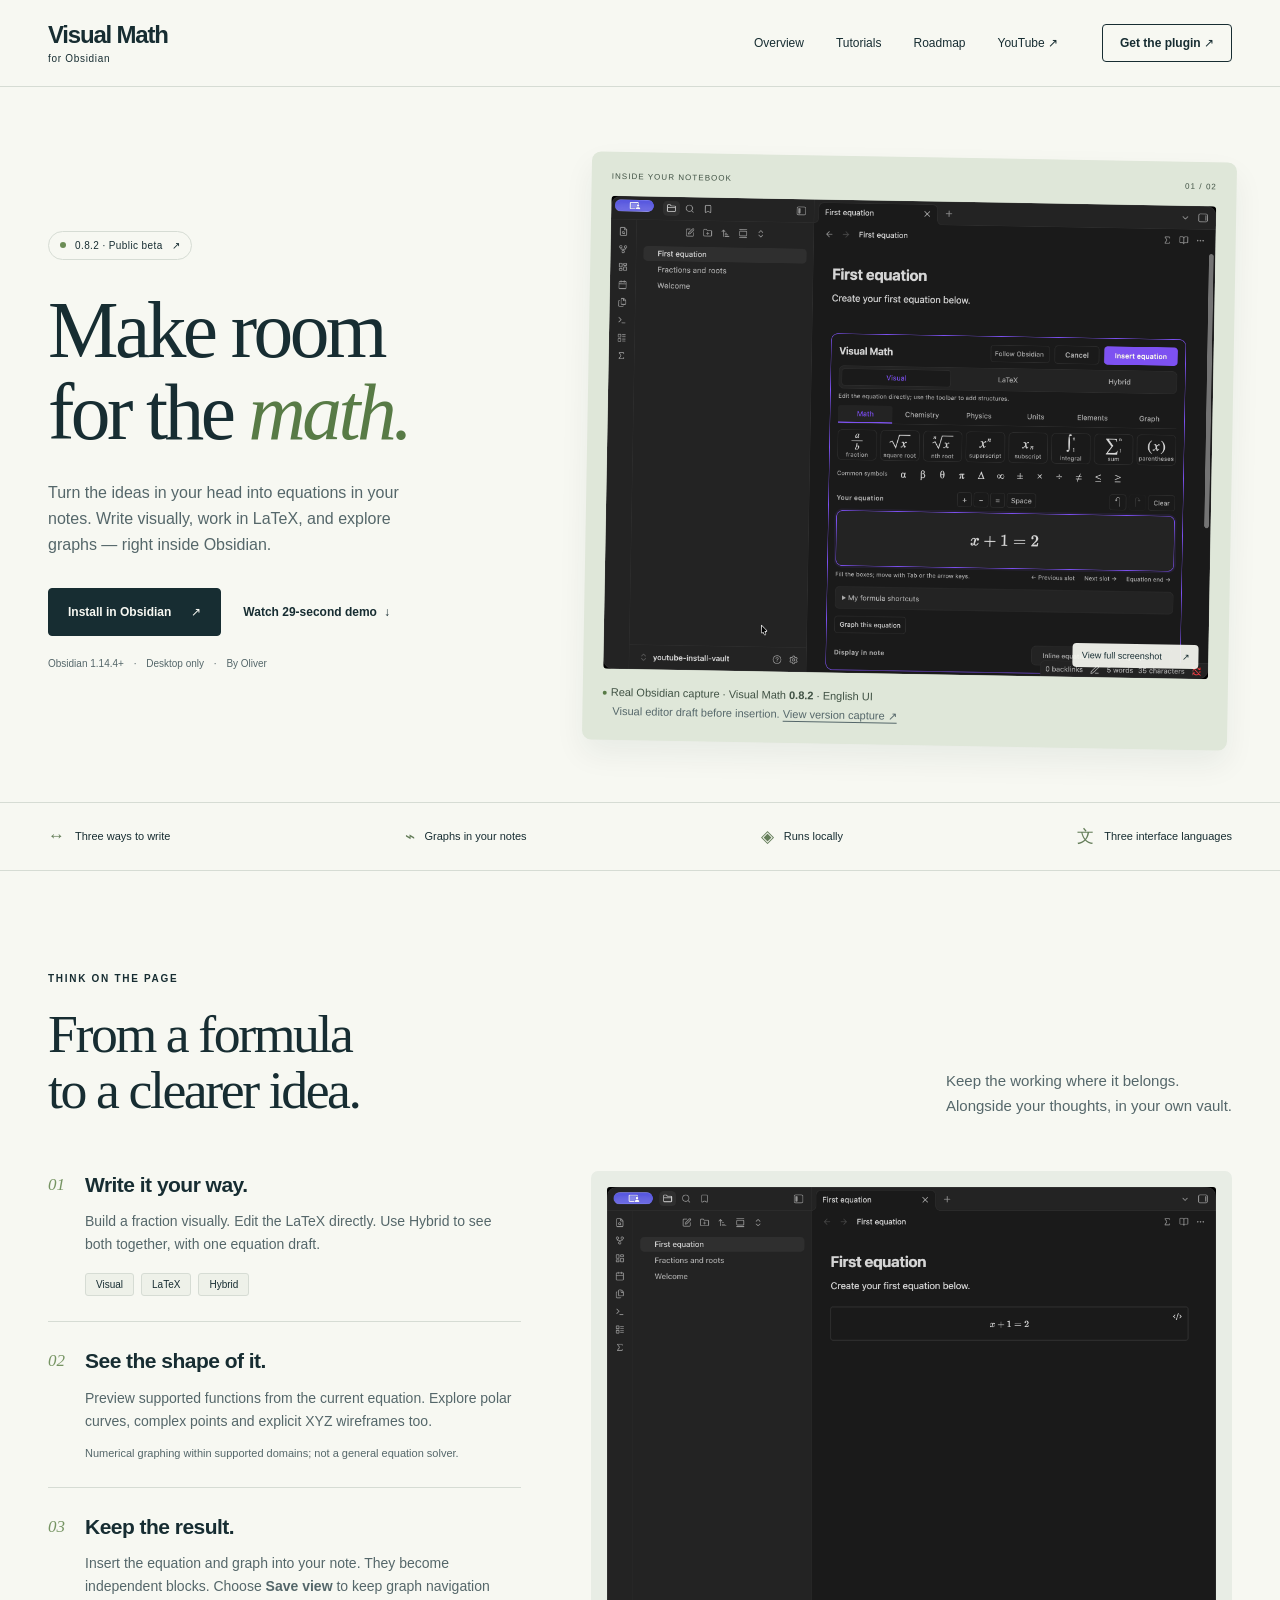
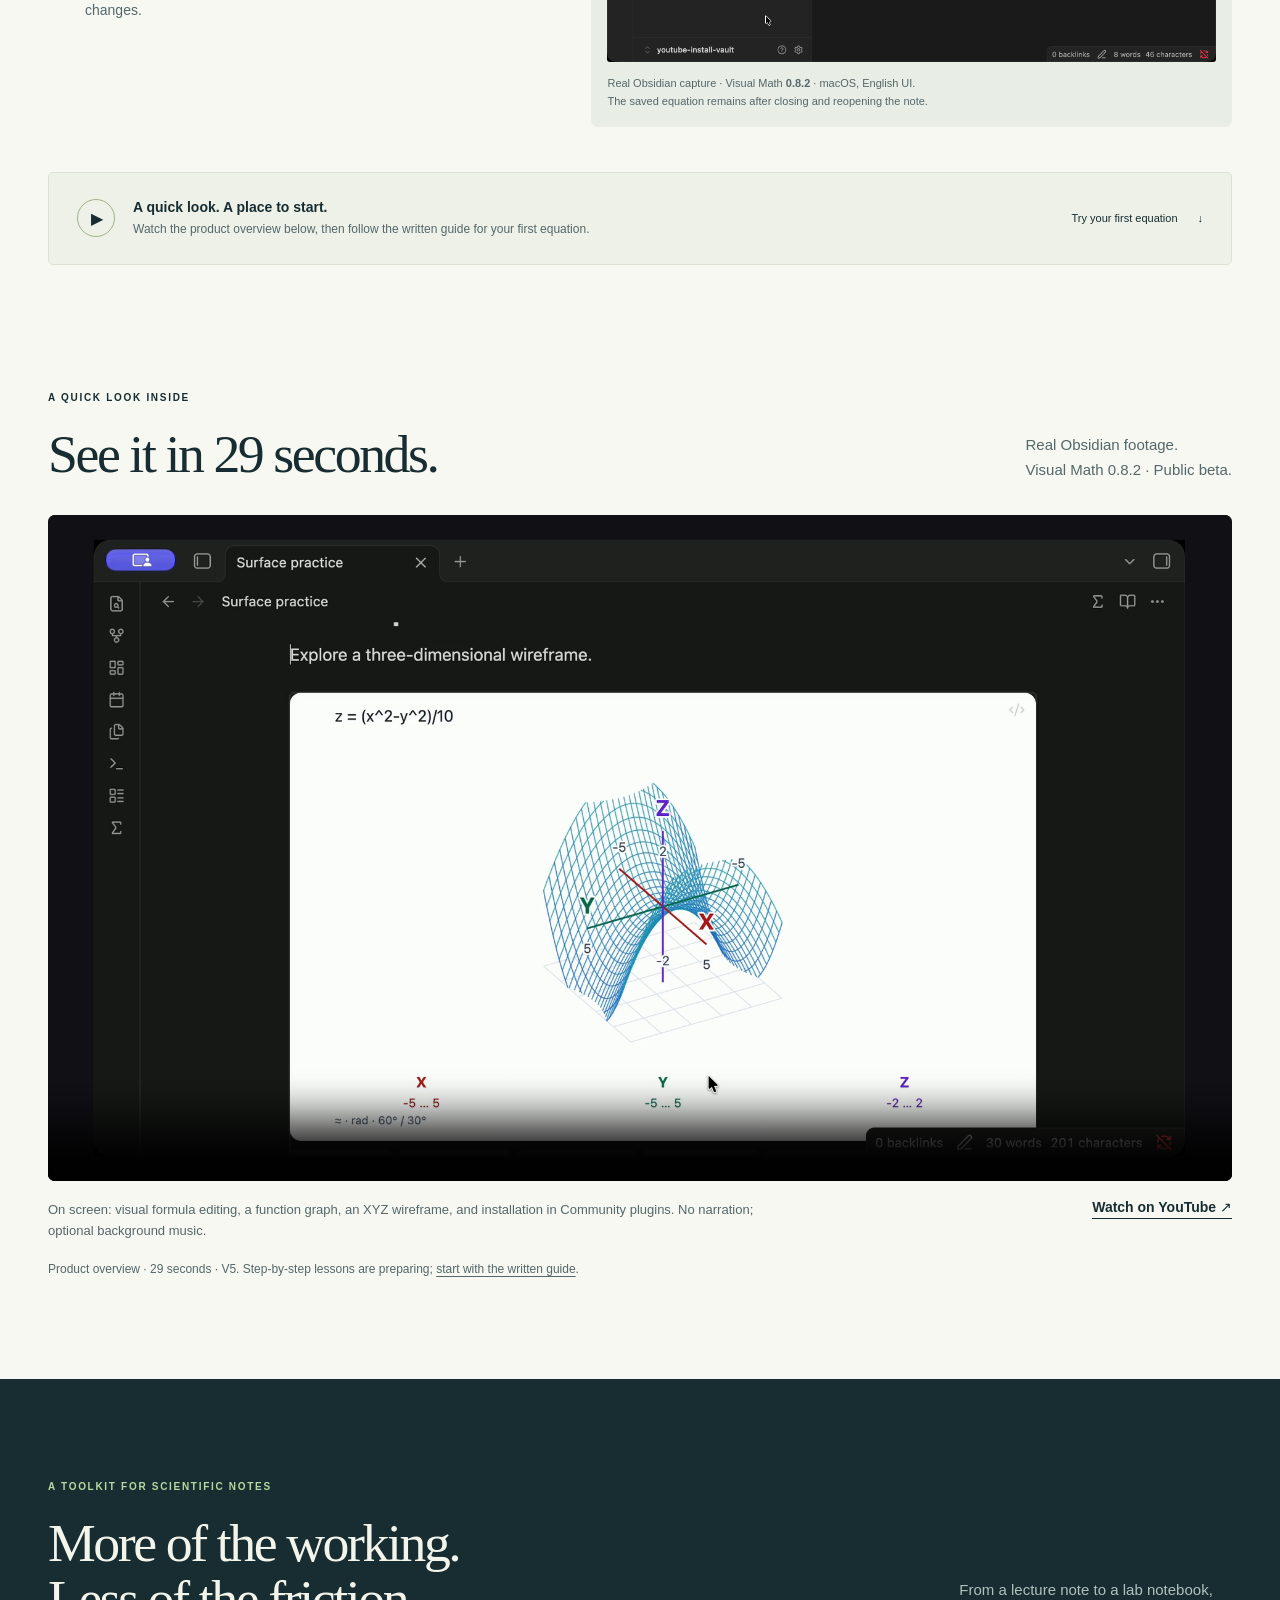
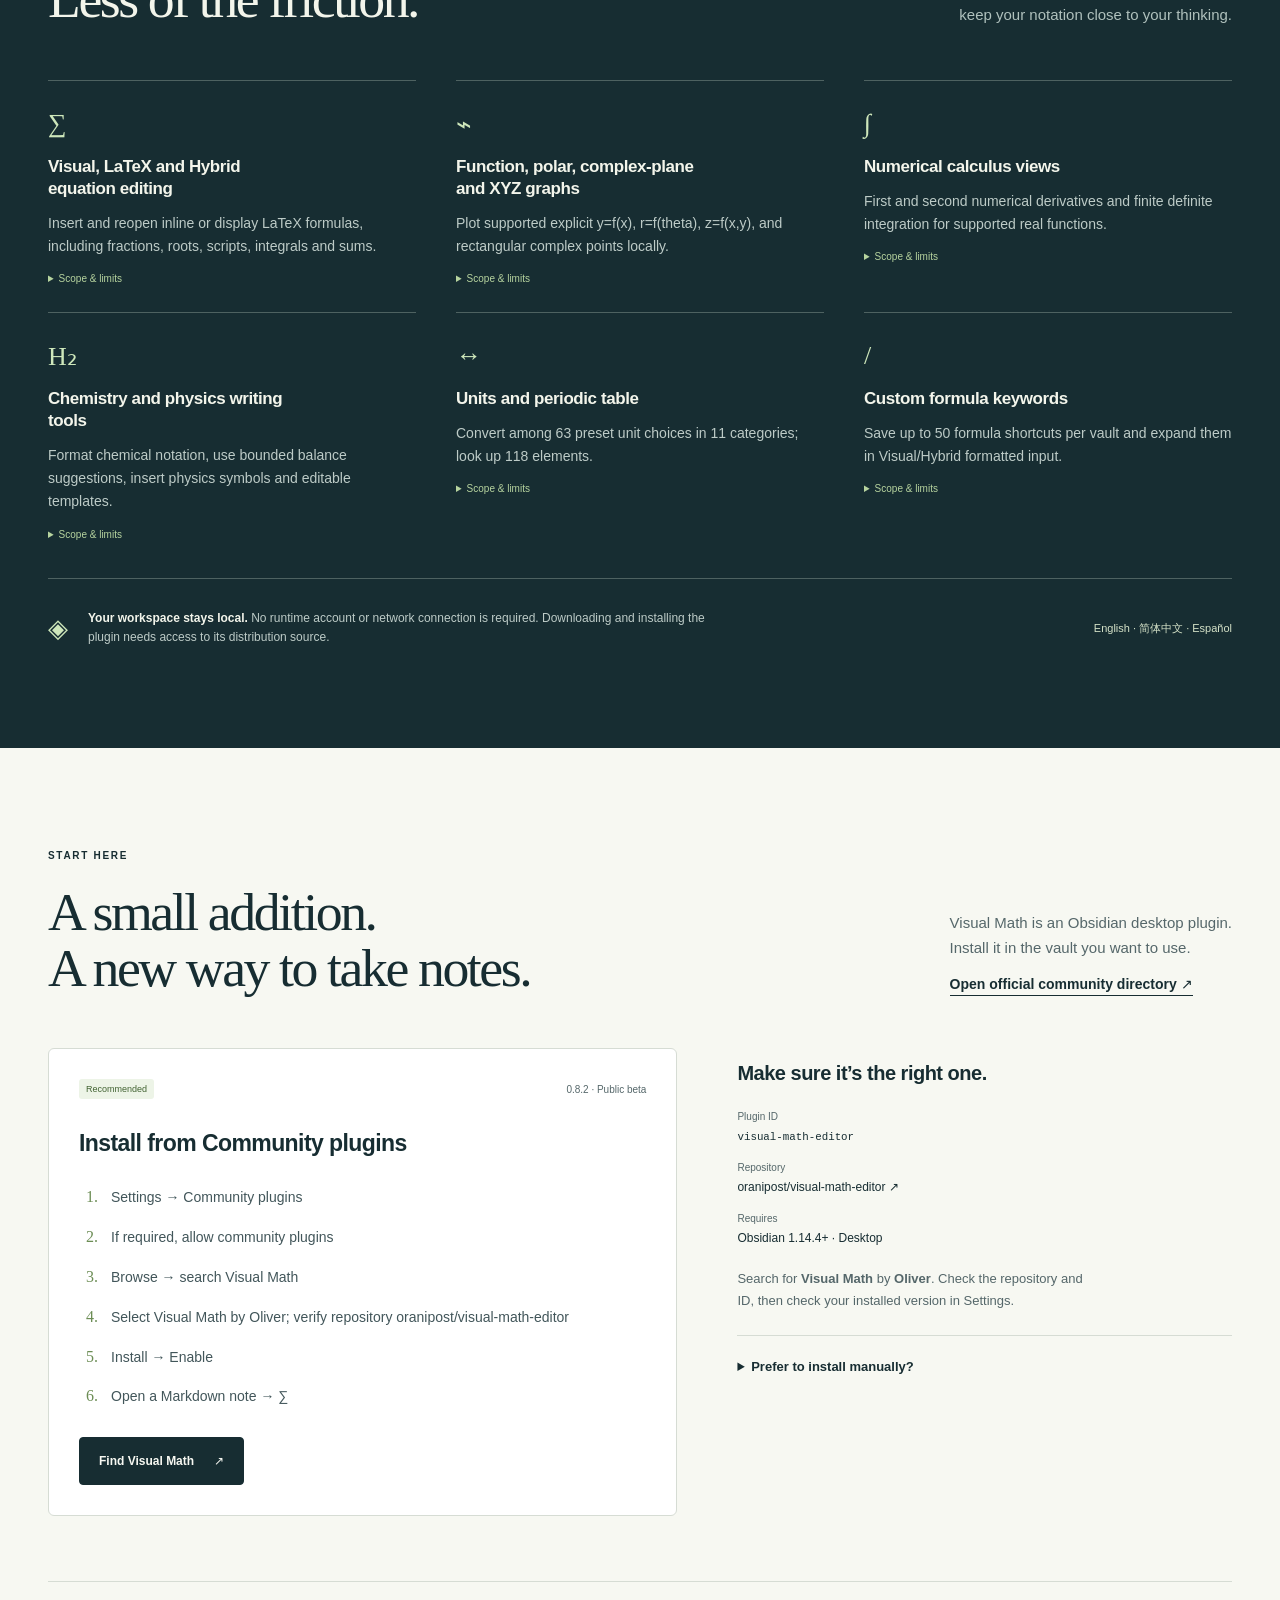
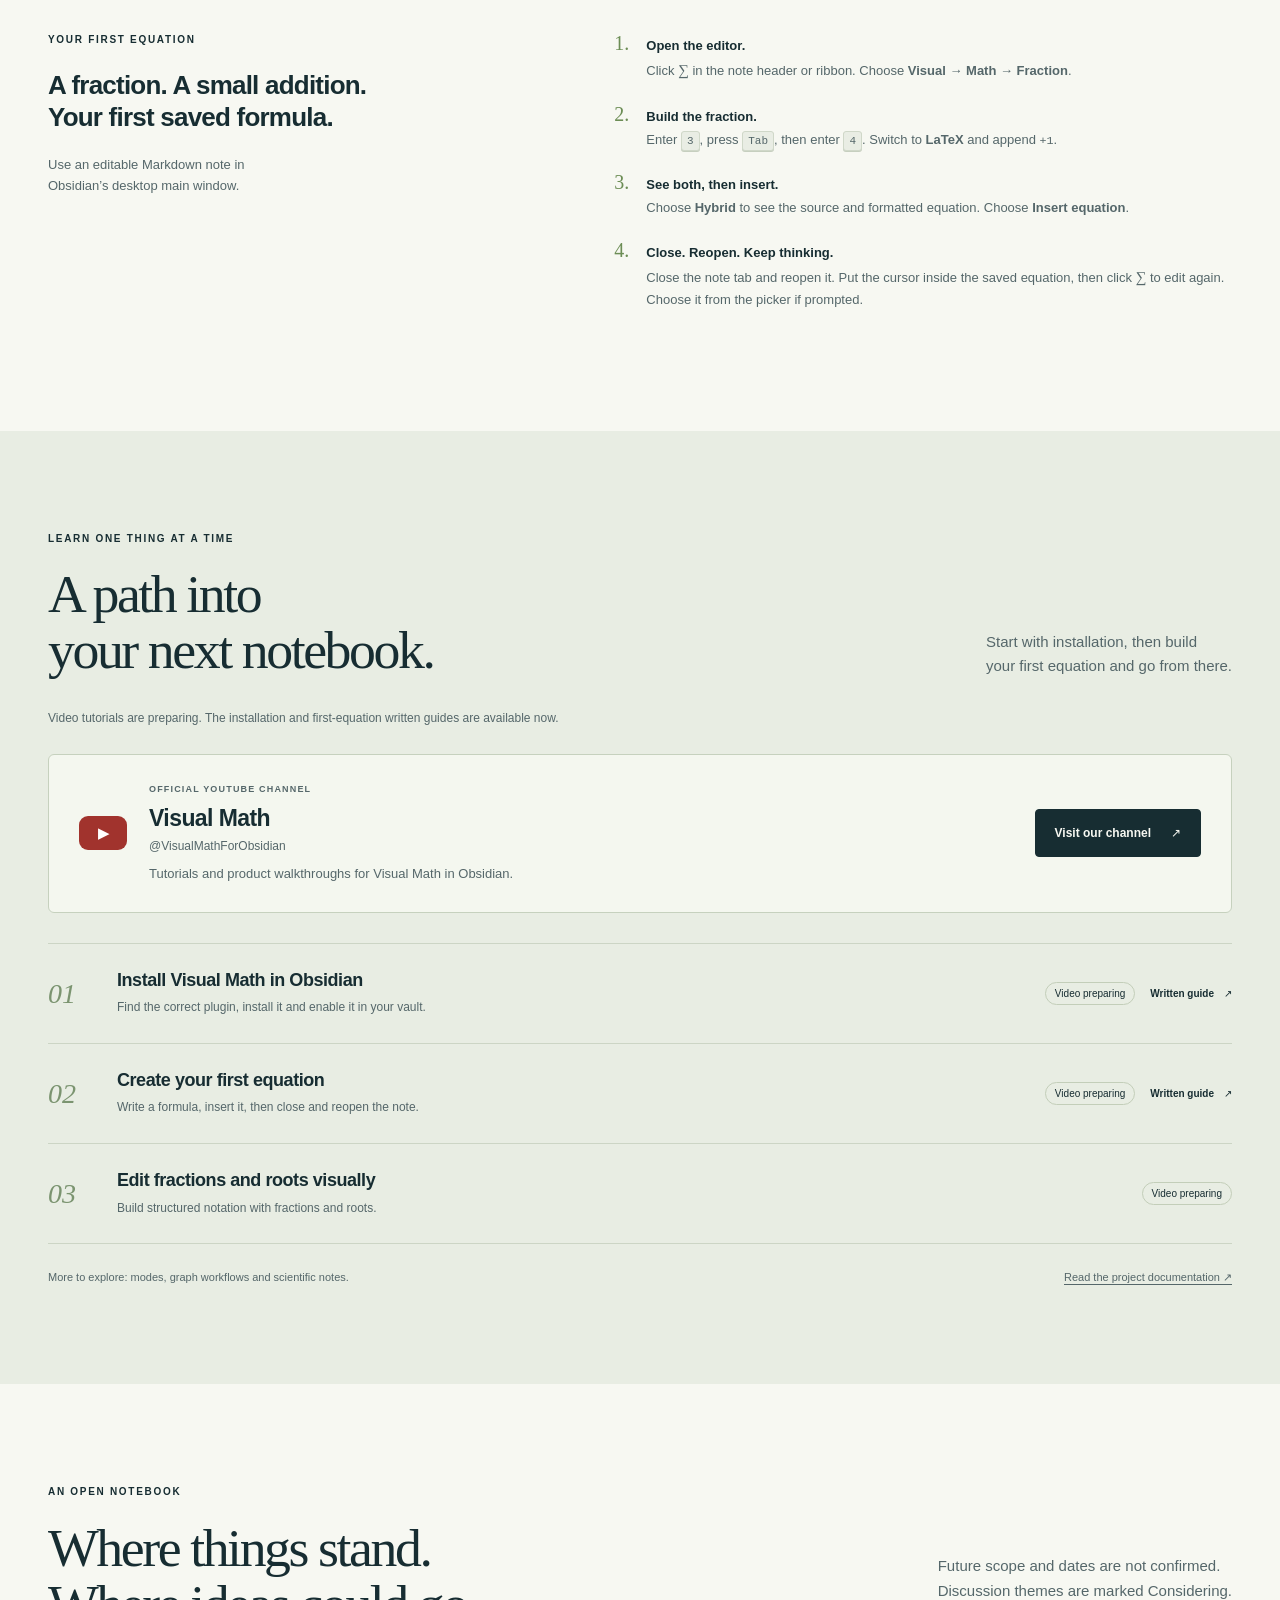
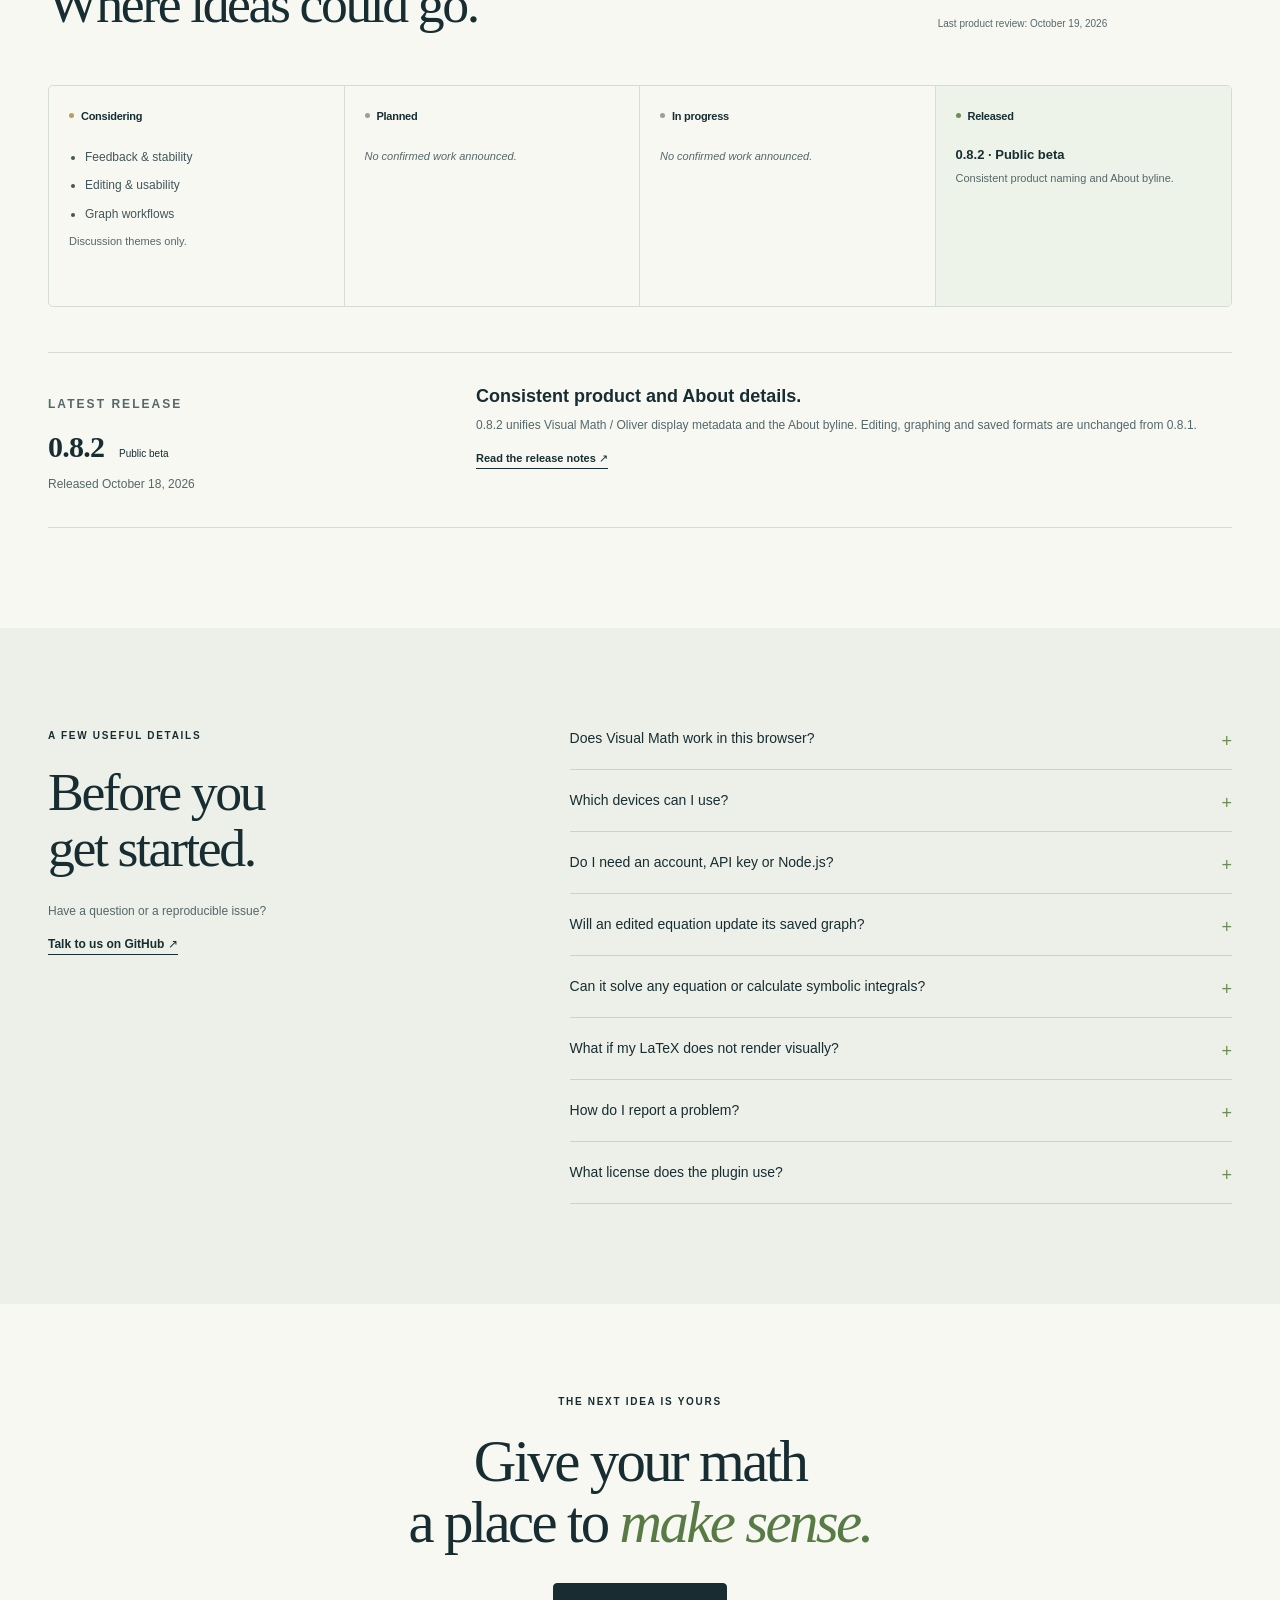
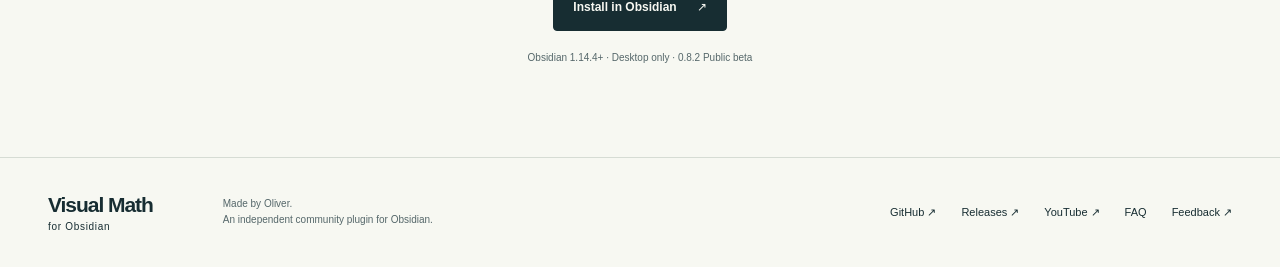
==== commit c1e34b78: "Show genuine 0.8.2 captures and published V5 promo" ====
--- a/index.html
+++ b/index.html
@@ -38,16 +38,16 @@
         <a class="release-pill" href="https://github.com/oranipost/visual-math-editor/releases/tag/0.8.2"><span class="status-dot" aria-hidden="true"></span>0.8.2 · Public beta <span aria-hidden="true">↗</span></a>
         <h1 id="hero-title">Make room<br>for the <em>math.</em></h1>
         <p class="hero-description">Turn the ideas in your head into equations in your notes. Write visually, work in LaTeX, and explore graphs — right inside Obsidian.</p>
-        <div class="actions"><a class="button primary" href="https://community.obsidian.md/plugins/visual-math-editor">Install in Obsidian <span aria-hidden="true">↗</span></a><a class="button text-button" href="https://www.youtube.com/@VisualMathForObsidian">Our YouTube channel <span aria-hidden="true">↗</span></a></div>
+        <div class="actions"><a class="button primary" href="https://community.obsidian.md/plugins/visual-math-editor">Install in Obsidian <span aria-hidden="true">↗</span></a><a class="button text-button" href="#demo">Watch 29-second demo <span aria-hidden="true">↓</span></a></div>
         <p class="requirements">Obsidian 1.14.4+ <span>·</span> Desktop only <span>·</span> By Oliver</p>
       </div>
       <figure class="hero-visual">
         <div class="visual-label"><span>INSIDE YOUR NOTEBOOK</span><span aria-hidden="true">01 / 02</span></div>
-        <a class="screenshot-link" href="assets/visual-math-0.7.0-hybrid.jpg" aria-label="Open full historical Hybrid editor screenshot">
-          <img src="assets/visual-math-0.7.0-hybrid.jpg" width="2048" height="1600" fetchpriority="high" alt="Real Obsidian screenshot: Visual Math 0.7.0 Spanish Hybrid editor, showing LaTeX and a formatted y equals x squared plus one.">
+        <a class="screenshot-link" href="assets/visual-math-0.8.2-visual-draft.png" aria-label="Open full Visual Math 0.8.2 editor screenshot">
+          <img src="assets/visual-math-0.8.2-visual-draft.png" width="2048" height="1600" fetchpriority="high" alt="Real Obsidian screenshot: Visual Math 0.8.2 English Visual editor with an x plus one equals two draft, before insertion.">
           <span class="expand-label">View full screenshot <span aria-hidden="true">↗</span></span>
         </a>
-        <figcaption><span class="capture-dot" aria-hidden="true"></span>Real Obsidian capture · Visual Math <strong>0.7.0</strong> · Spanish UI<br><span>Historical screenshot. Current release: 0.8.2.</span></figcaption>
+        <figcaption><span class="capture-dot" aria-hidden="true"></span>Real Obsidian capture · Visual Math <strong>0.8.2</strong> · English UI<br><span>Visual editor draft before insertion. <a href="assets/visual-math-0.8.2-about.png">View version capture ↗</a></span></figcaption>
       </figure>
     </section>
 
@@ -61,10 +61,12 @@
           <article><span class="step-number">02</span><div><h3>See the shape of it.</h3><p>Preview supported functions from the current equation. Explore polar curves, complex points and explicit XYZ wireframes too.</p><p class="fine-print">Numerical graphing within supported domains; not a general equation solver.</p></div></article>
           <article><span class="step-number">03</span><div><h3>Keep the result.</h3><p>Insert the equation and graph into your note. They become independent blocks. Choose <strong>Save view</strong> to keep graph navigation changes.</p></div></article>
         </div>
-        <figure class="workflow-image"><a href="assets/visual-math-0.7.0-graph-preview.jpg" aria-label="Open full historical function preview screenshot"><img src="assets/visual-math-0.7.0-graph-preview.jpg" width="2048" height="1600" loading="lazy" alt="Real Obsidian screenshot: an open Visual Math 0.7.0 editor with the equation y=x²+1 and its parabola preview."></a><figcaption>Historical screenshot · Visual Math <strong>0.7.0</strong> · macOS, Spanish UI.<br>Open editor preview; this image does not demonstrate a saved result.</figcaption></figure>
+        <figure class="workflow-image"><a href="assets/visual-math-0.8.2-saved-note-reopened.png" aria-label="Open full saved and reopened equation screenshot"><img src="assets/visual-math-0.8.2-saved-note-reopened.png" width="2048" height="1600" loading="lazy" alt="Real Obsidian screenshot: the First equation note showing the saved x plus one equals two formula after closing and reopening in Visual Math 0.8.2."></a><figcaption>Real Obsidian capture · Visual Math <strong>0.8.2</strong> · macOS, English UI.<br>The saved equation remains after closing and reopening the note.</figcaption></figure>
       </div>
-      <aside class="recording-note"><span class="recording-symbol" aria-hidden="true">▶</span><div><strong>Video walkthroughs are coming to the channel.</strong><p>The first public lessons are preparing. For now, follow the written guide below.</p></div><a href="#first-equation">Try your first equation <span aria-hidden="true">↓</span></a></aside>
+      <aside class="recording-note"><span class="recording-symbol" aria-hidden="true">▶</span><div><strong>A quick look. A place to start.</strong><p>Watch the product overview below, then follow the written guide for your first equation.</p></div><a href="#first-equation">Try your first equation <span aria-hidden="true">↓</span></a></aside>
     </section>
+
+    <section id="demo" class="section wrap demo-section" aria-labelledby="demo-title"><div class="section-intro"><div><p class="eyebrow">A QUICK LOOK INSIDE</p><h2 id="demo-title">See it in 29 seconds.</h2></div><p>Real Obsidian footage.<br>Visual Math 0.8.2 · Public beta.</p></div><figure class="promo-figure"><video controls muted playsinline preload="none" width="1920" height="1080" poster="assets/visual-math-0.8.2-promo-poster.png" tabindex="0" aria-label="Visual Math 0.8.2 promotional video" aria-describedby="demo-summary"><source src="assets/visual-math-0.8.2-promo-v5.mp4" type="video/mp4"><p>Your browser cannot play this video. <a href="https://www.youtube.com/watch?v=427skTbfpyw">Watch the overview on YouTube</a>.</p></video><figcaption><p id="demo-summary">On screen: visual formula editing, a function graph, an XYZ wireframe, and installation in Community plugins. No narration; optional background music.</p><a class="inline-link" href="https://www.youtube.com/watch?v=427skTbfpyw">Watch on YouTube <span aria-hidden="true">↗</span></a></figcaption></figure><p class="demo-footnote">Product overview · 29 seconds · V5. Step-by-step lessons are preparing; <a href="#first-equation">start with the written guide</a>.</p></section>
 
     <section id="features" class="section features-section" aria-labelledby="features-title"><div class="wrap">
       <div class="section-intro"><div><p class="eyebrow">A TOOLKIT FOR SCIENTIFIC NOTES</p><h2 id="features-title">More of the working.<br>Less of the friction.</h2></div><p>From a lecture note to a lab notebook,<br>keep your notation close to your thinking.</p></div>
--- a/styles.css
+++ b/styles.css
@@ -15,6 +15,7 @@
 
 .hero-visual figcaption>span:last-child,.roadmap-column .empty-state{color:var(--muted)}
 .features-section summary:focus-visible{outline-color:var(--mint)}
+.demo-section{padding-top:25px}.demo-section .section-intro{margin-bottom:32px}.promo-figure{margin:0}.promo-figure video{display:block;width:100%;height:auto;aspect-ratio:16/9;background:#101014;border-radius:7px}.promo-figure video:focus-visible{outline:3px solid #386b99;outline-offset:5px}.promo-figure figcaption{display:flex;align-items:flex-start;justify-content:space-between;gap:30px;margin-top:18px}.promo-figure figcaption p{max-width:740px;font-size:13px;color:var(--muted)}.promo-figure .inline-link{margin-top:0;white-space:nowrap}.demo-footnote{font-size:12px;color:var(--muted);margin-top:18px}.demo-footnote a,.hero-visual figcaption a{text-decoration:underline;text-underline-offset:3px}@media(max-width:760px){.demo-section{padding-top:10px}.promo-figure figcaption{flex-direction:column;gap:14px}.promo-figure figcaption p,.demo-footnote{font-size:13px}}
 .channel-callout{display:flex;align-items:center;gap:22px;padding:27px 30px;border:1px solid #c6d1be;border-radius:6px;background:#f4f7ef;margin:0 0 30px}.channel-play{flex-shrink:0;display:grid;place-items:center;width:48px;height:34px;border-radius:9px;background:#a1332d;color:#fff;font-size:15px;padding-left:2px}.channel-callout .channel-eyebrow{font-size:9px;font-weight:650;letter-spacing:.13em;margin-bottom:7px;color:var(--muted)}.channel-callout h3{font-size:23px}.channel-callout .channel-handle{font-size:12px;margin-top:3px;color:var(--muted)}.channel-callout p:last-child{font-size:13px;color:var(--muted);margin-top:7px}.channel-callout .button{margin-left:auto;flex-shrink:0}
 @media(max-width:760px){.channel-callout{padding:23px 20px;align-items:flex-start;gap:15px;flex-wrap:wrap}.channel-callout>div{flex:1;min-width:185px}.channel-callout .button{margin:6px 0 0 63px;font-size:12px}.channel-callout p:last-child{font-size:13px}.header-inner nav{row-gap:15px}.footer-inner nav{flex-wrap:wrap;row-gap:15px}}
 @media(max-width:390px){.channel-callout>div{min-width:170px}.channel-callout .button{margin-left:0}}
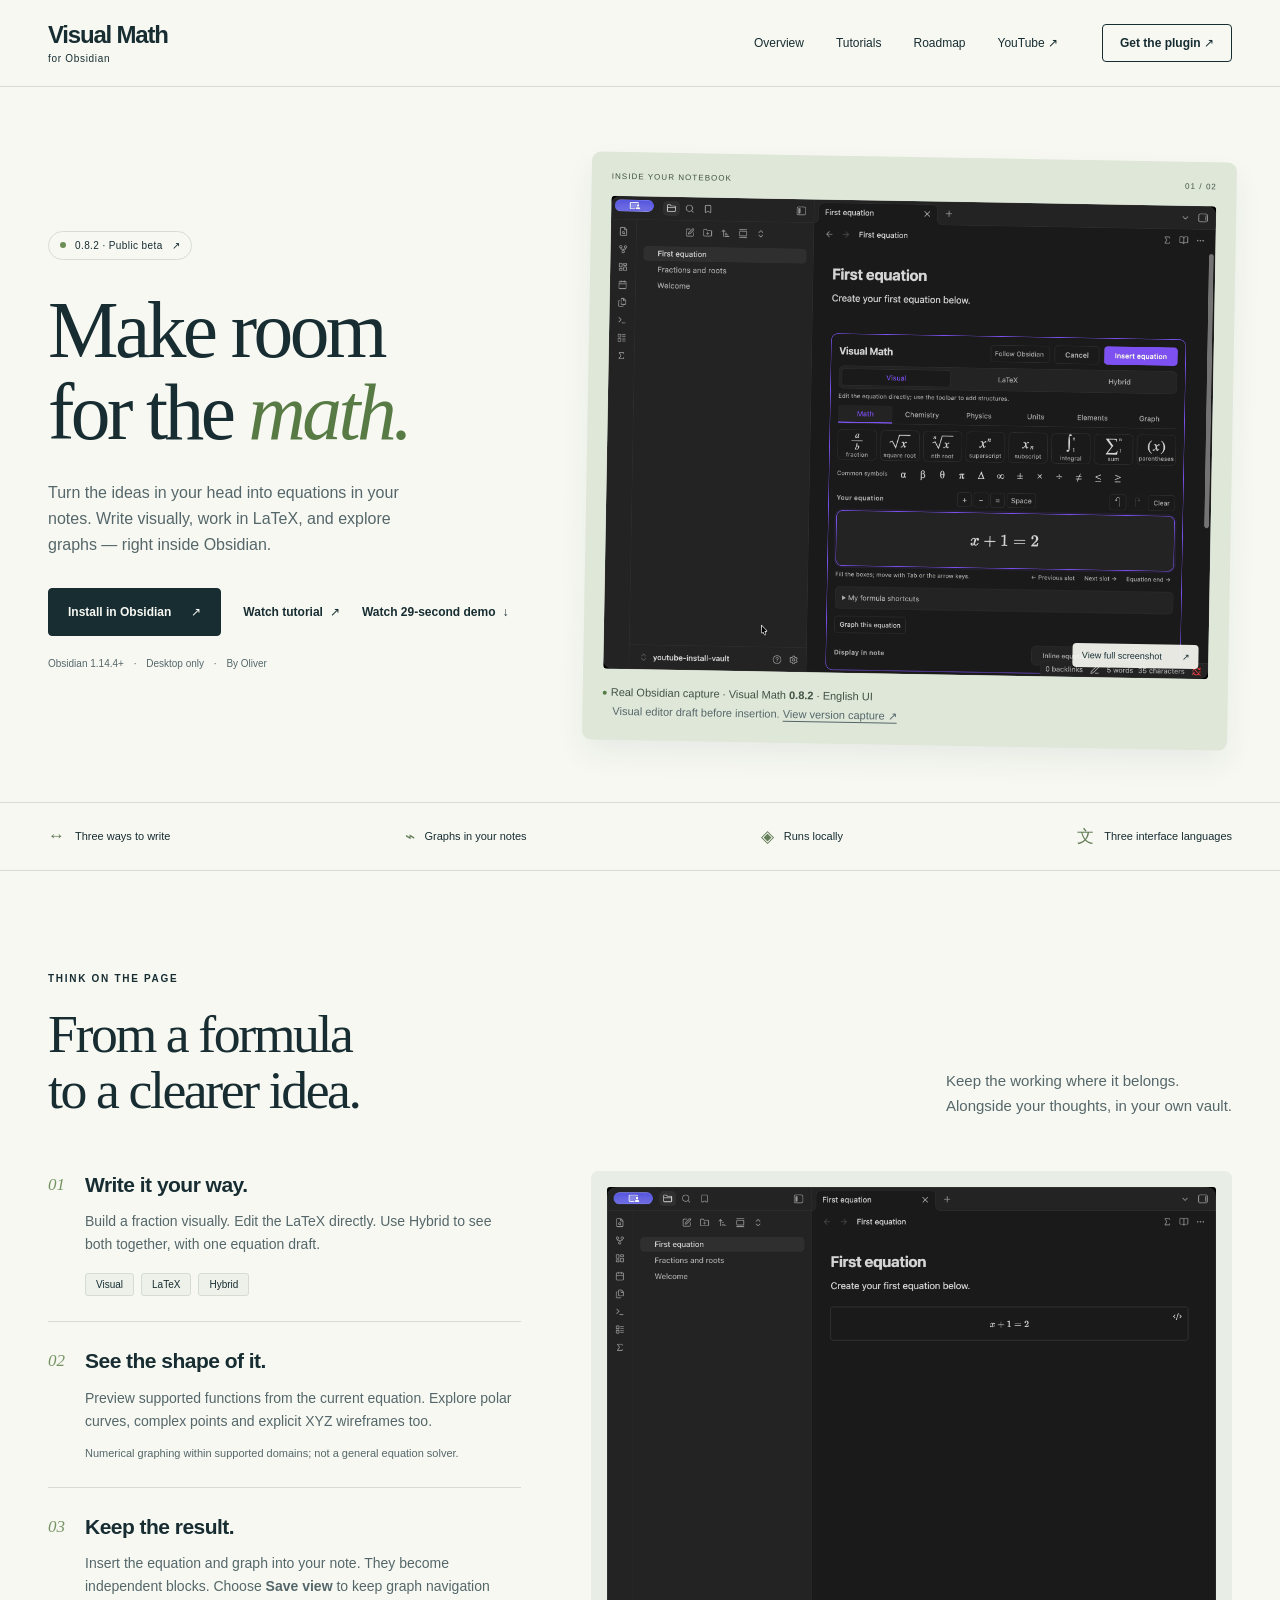
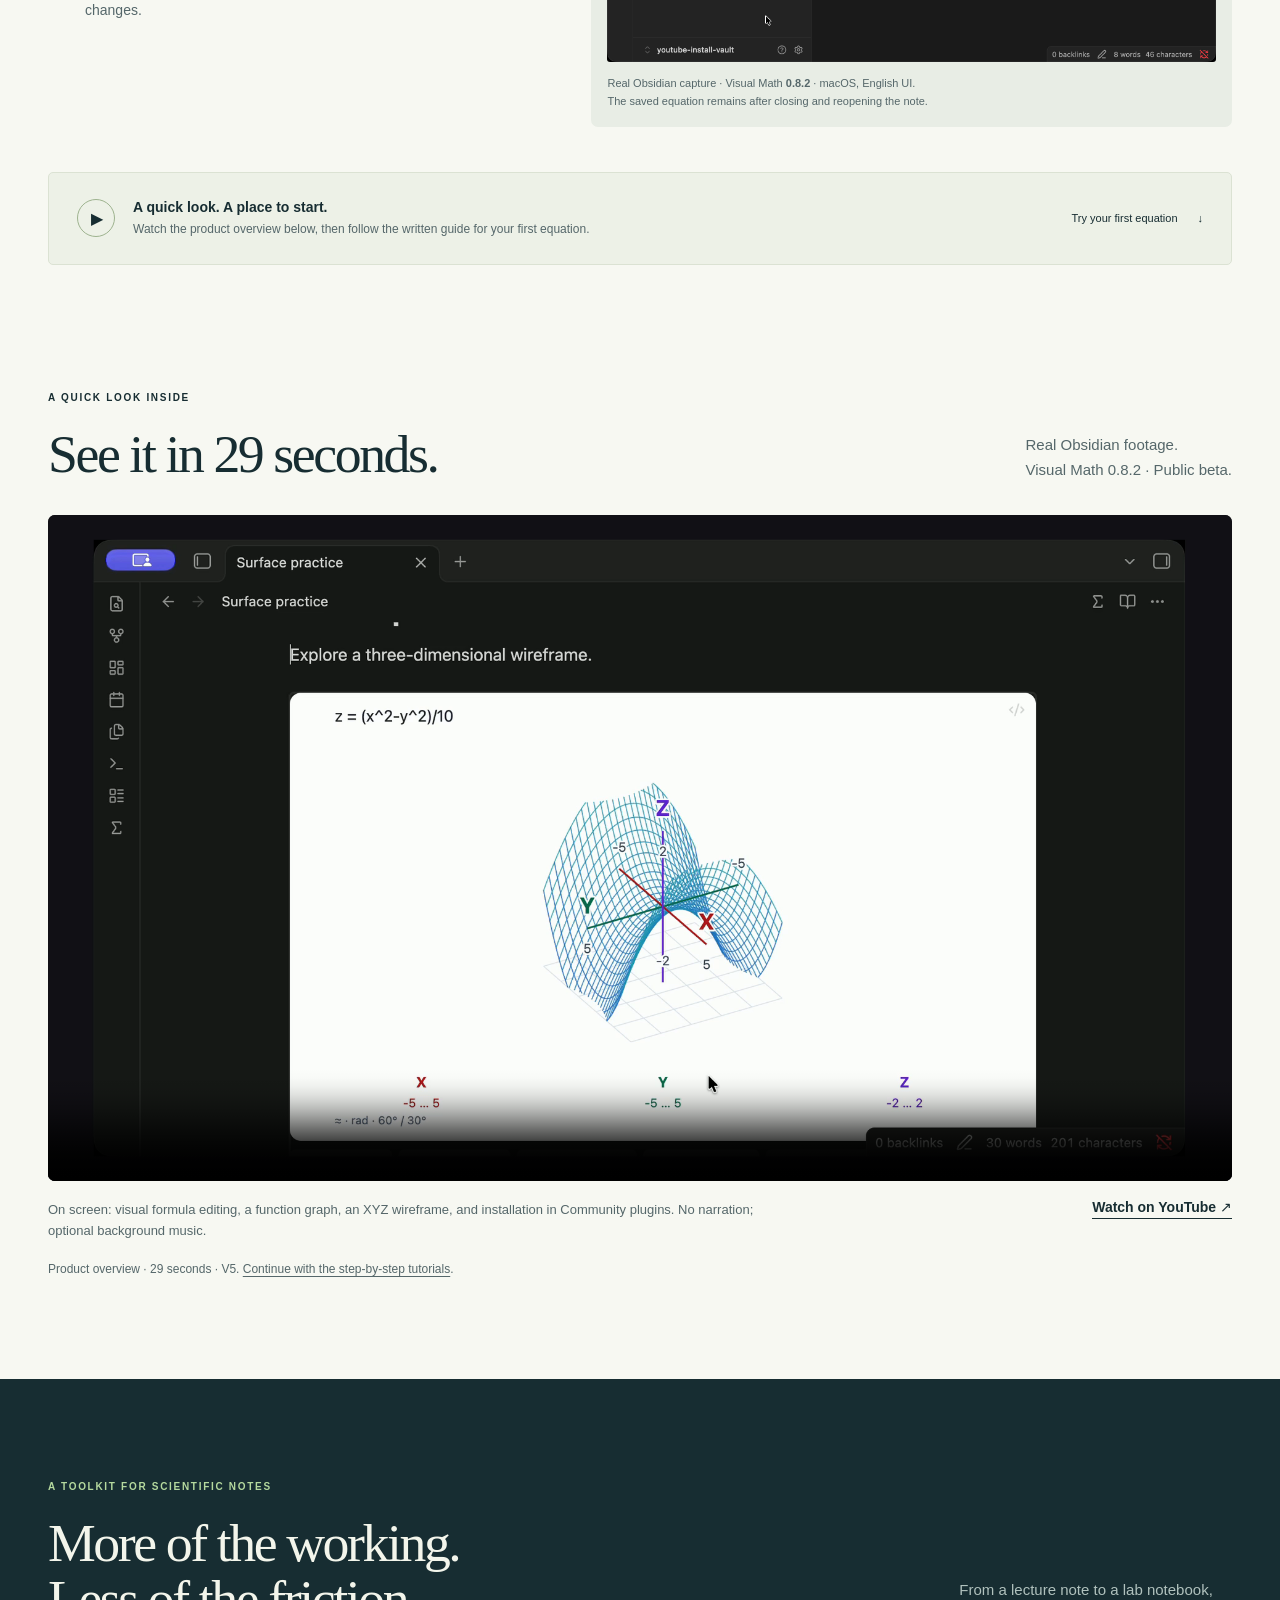
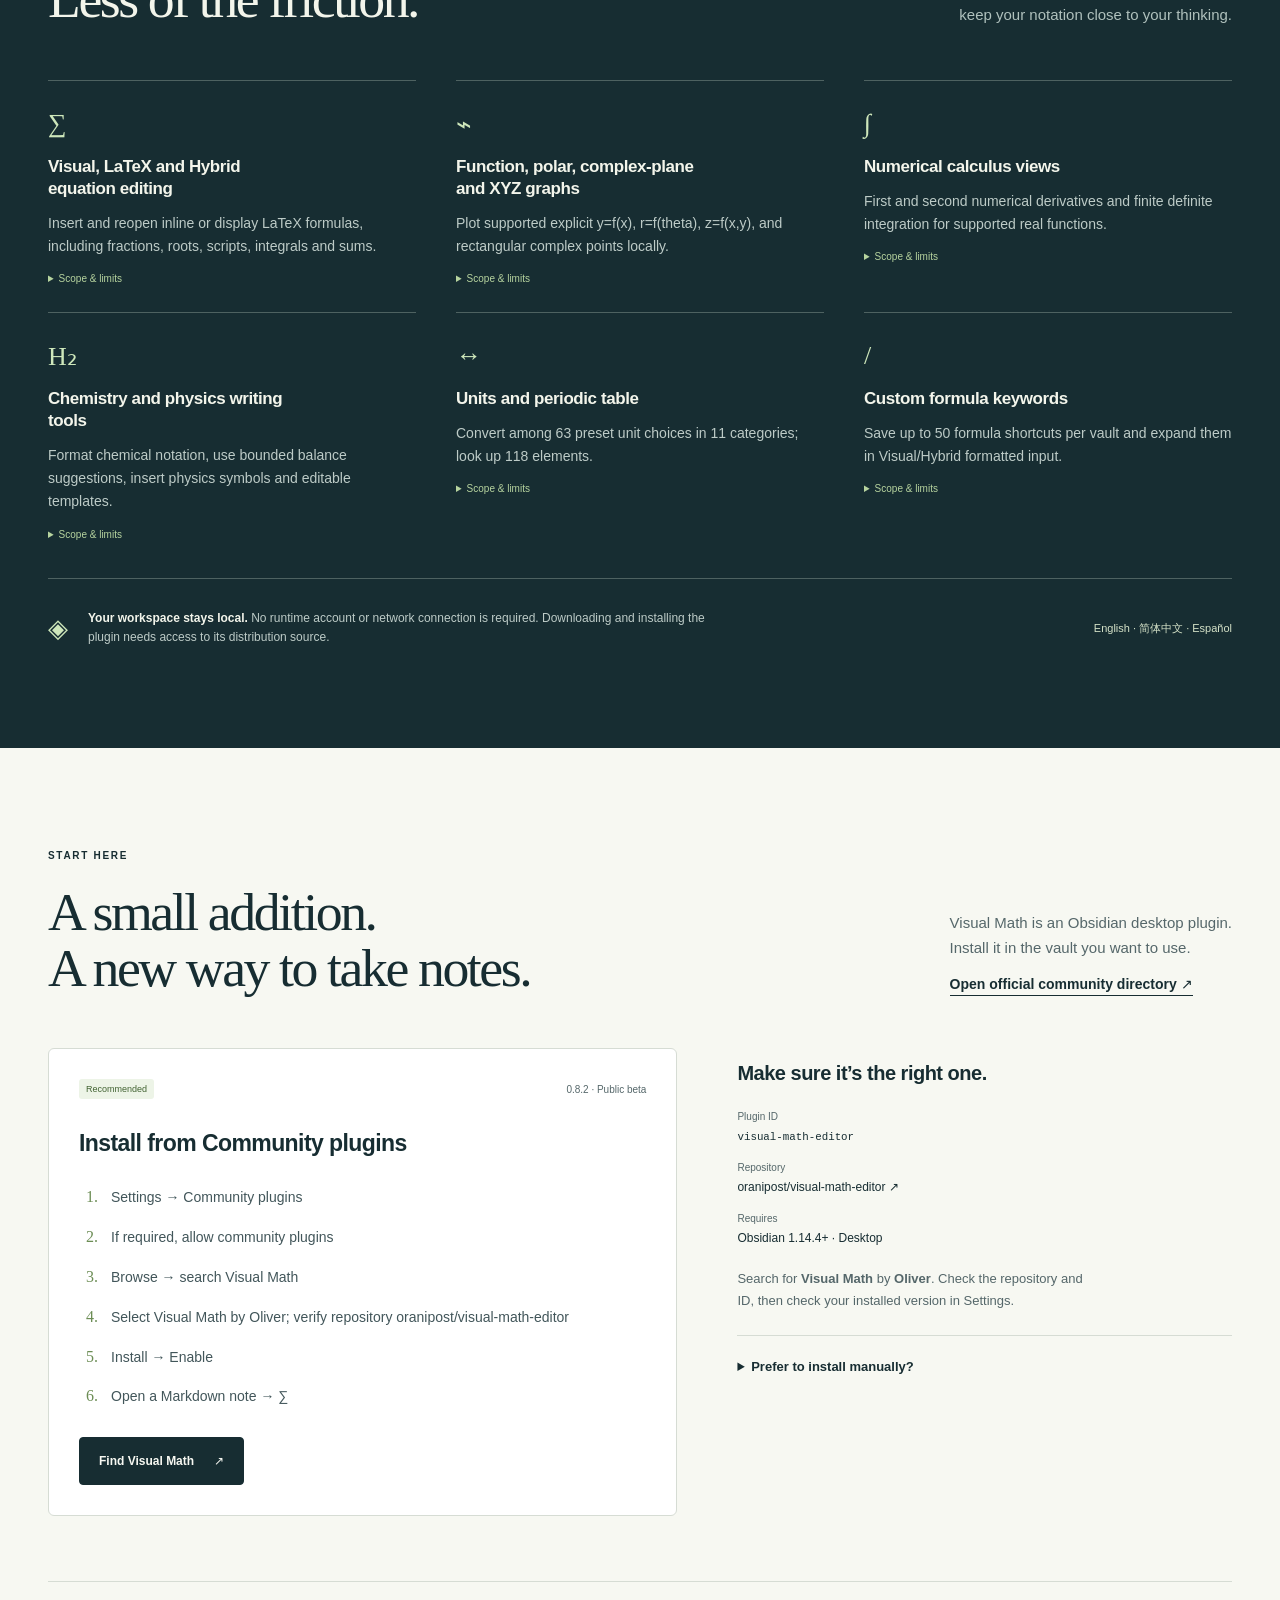
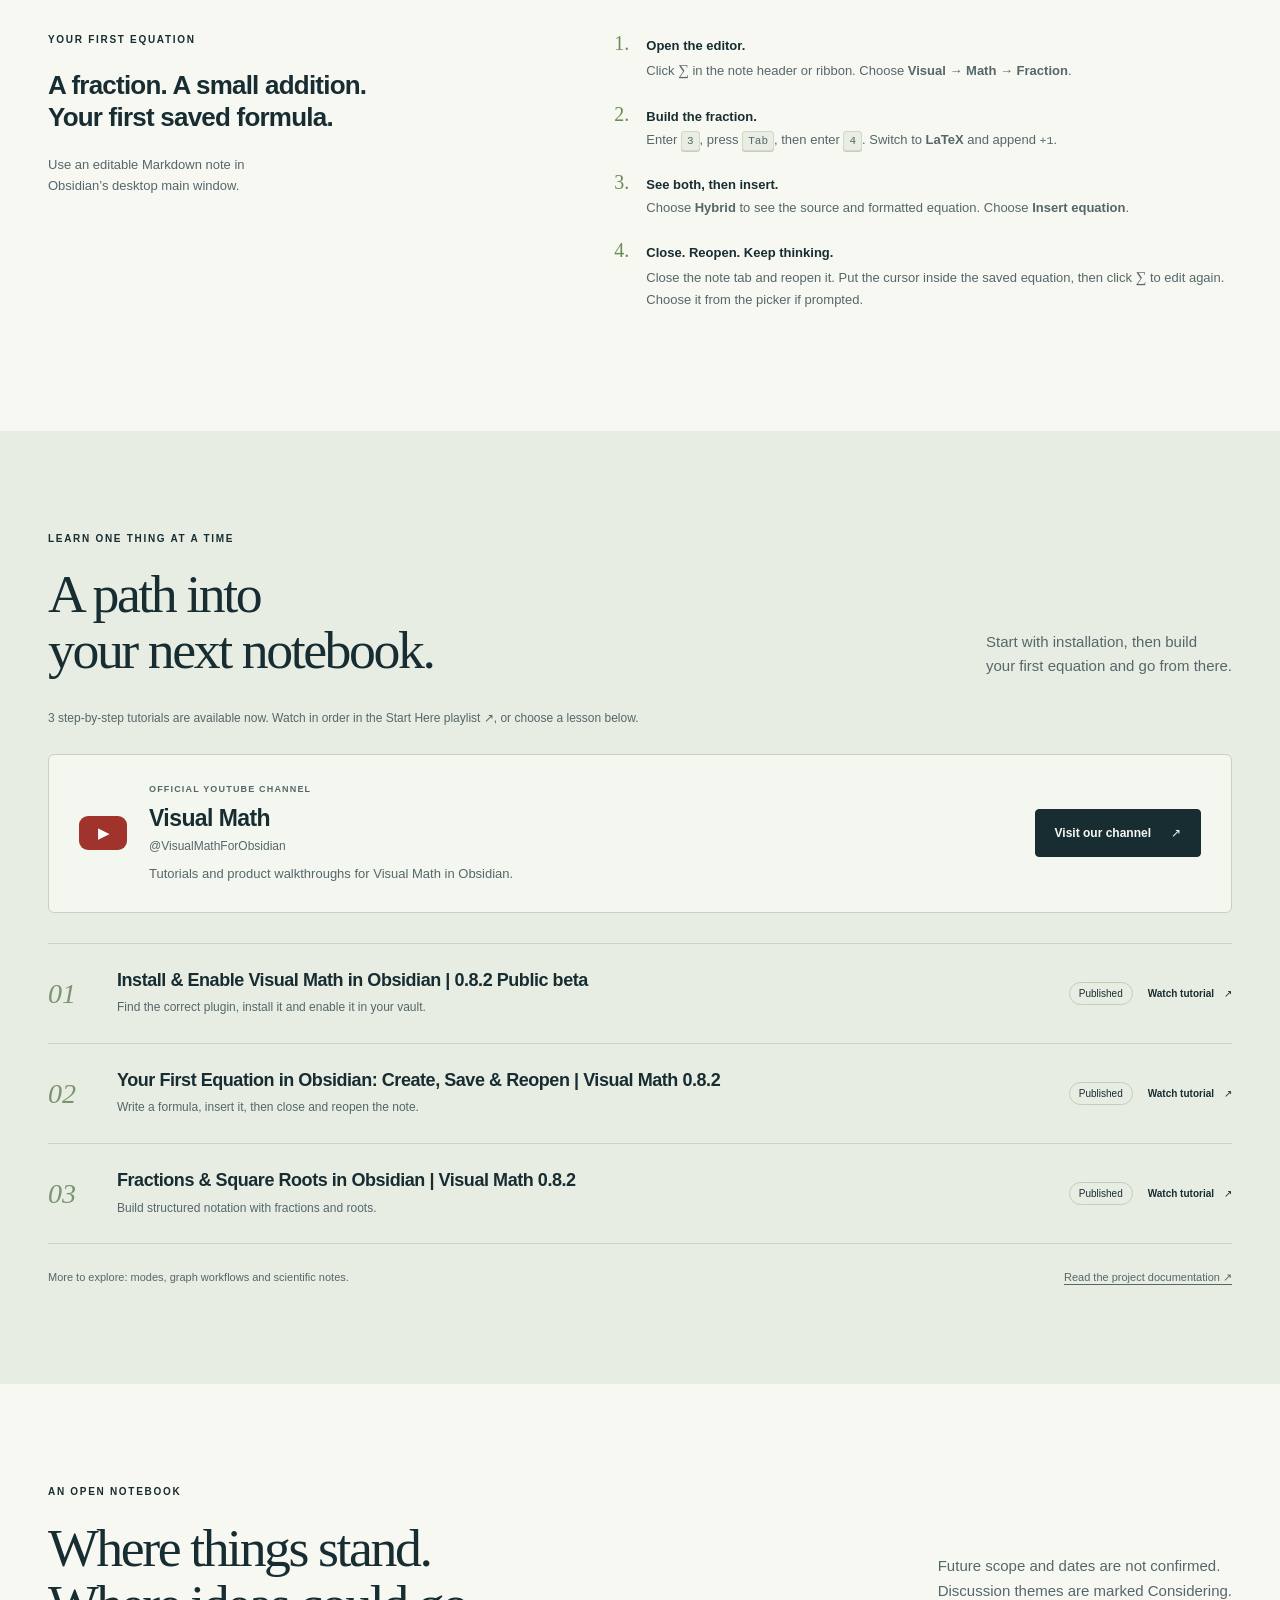
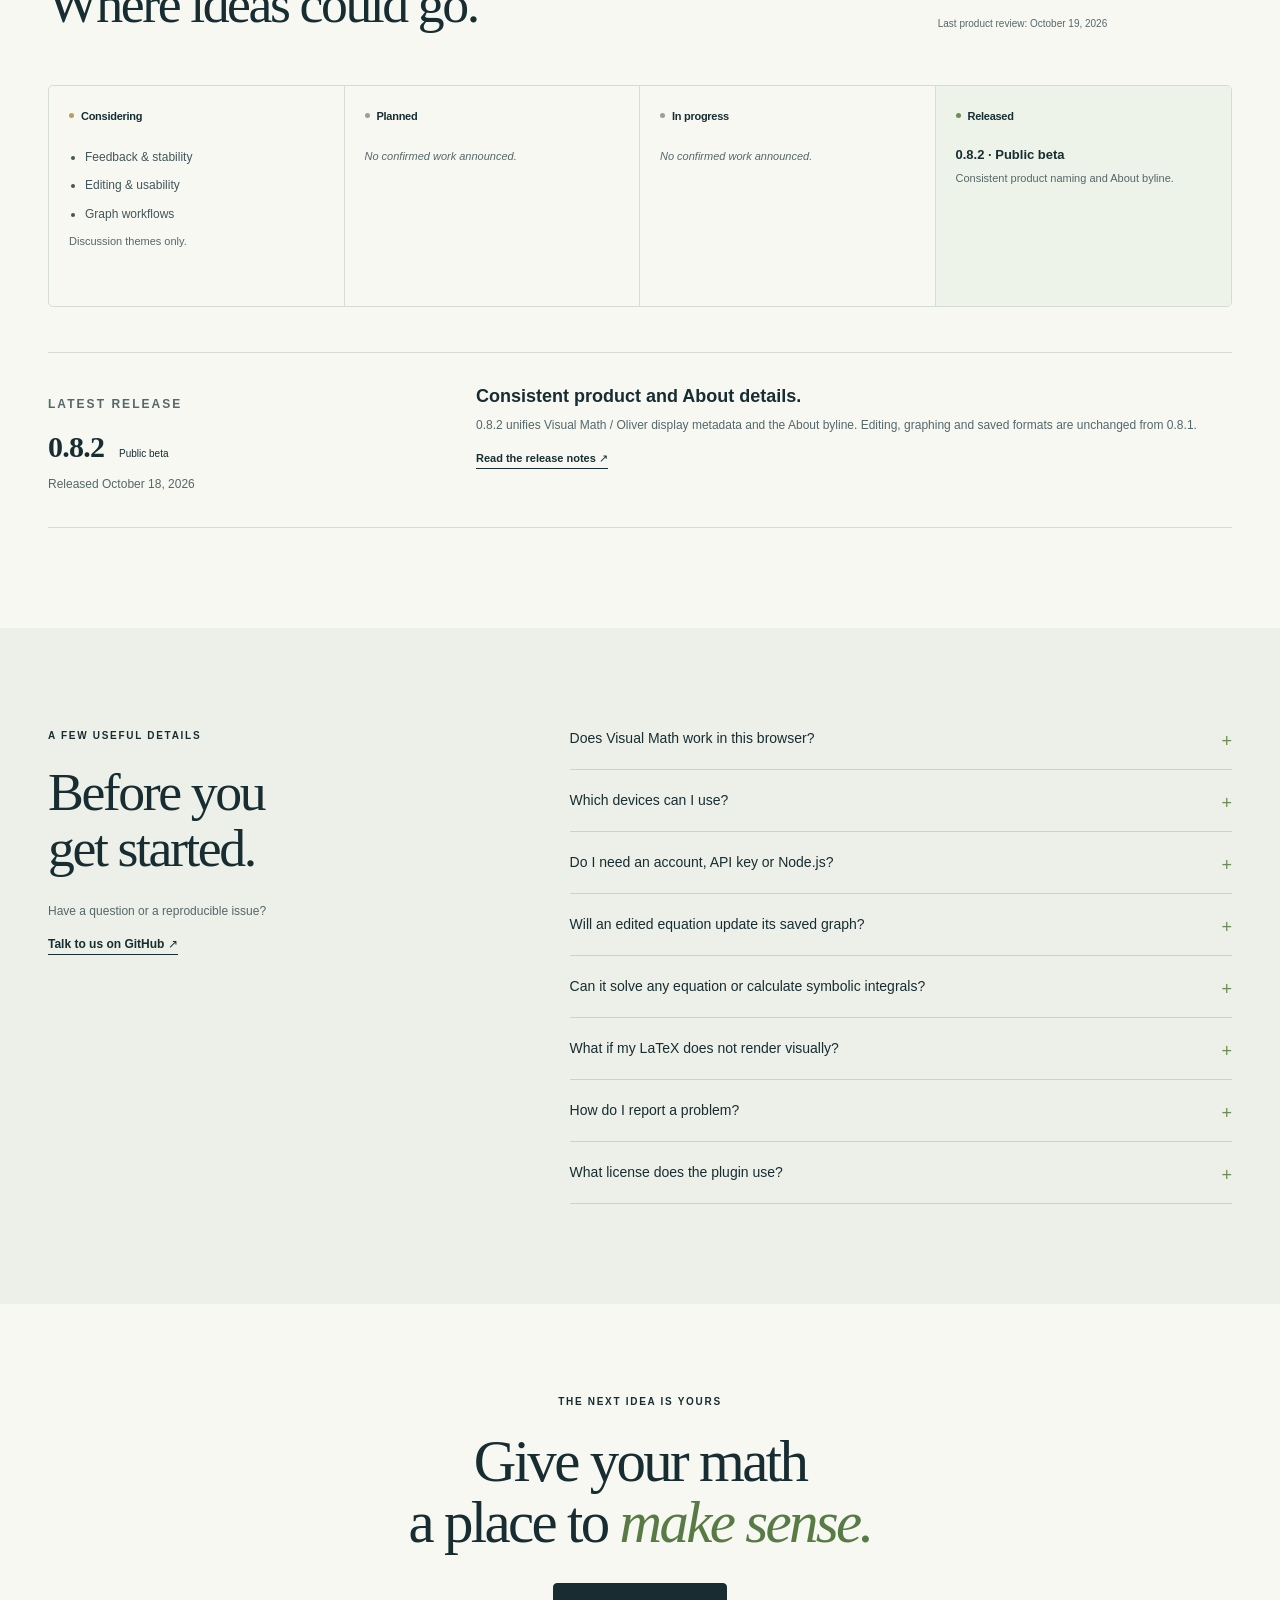
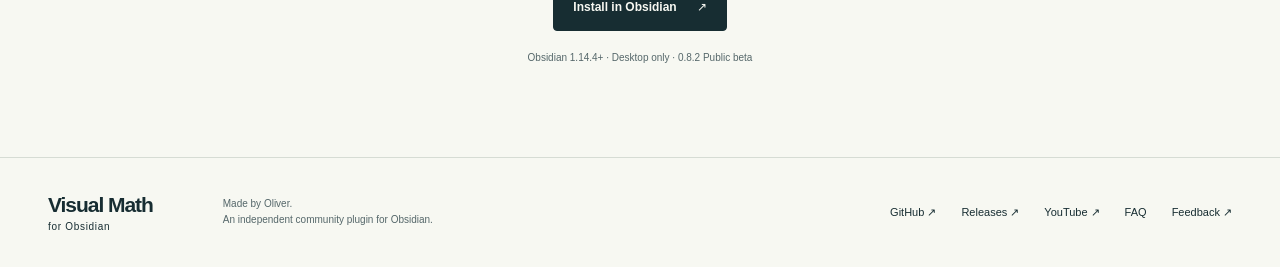
==== commit 112f5ee4: "Link published starter tutorials from official website" ====
--- a/index.html
+++ b/index.html
@@ -38,7 +38,7 @@
         <a class="release-pill" href="https://github.com/oranipost/visual-math-editor/releases/tag/0.8.2"><span class="status-dot" aria-hidden="true"></span>0.8.2 · Public beta <span aria-hidden="true">↗</span></a>
         <h1 id="hero-title">Make room<br>for the <em>math.</em></h1>
         <p class="hero-description">Turn the ideas in your head into equations in your notes. Write visually, work in LaTeX, and explore graphs — right inside Obsidian.</p>
-        <div class="actions"><a class="button primary" href="https://community.obsidian.md/plugins/visual-math-editor">Install in Obsidian <span aria-hidden="true">↗</span></a><a class="button text-button" href="#demo">Watch 29-second demo <span aria-hidden="true">↓</span></a></div>
+        <div class="actions"><a class="button primary" href="https://community.obsidian.md/plugins/visual-math-editor">Install in Obsidian <span aria-hidden="true">↗</span></a><a class="button text-button" href="https://www.youtube.com/watch?v=br9Tg2s-sqs">Watch tutorial <span aria-hidden="true">↗</span></a><a class="button text-button" href="#demo">Watch 29-second demo <span aria-hidden="true">↓</span></a></div>
         <p class="requirements">Obsidian 1.14.4+ <span>·</span> Desktop only <span>·</span> By Oliver</p>
       </div>
       <figure class="hero-visual">
@@ -66,7 +66,7 @@
       <aside class="recording-note"><span class="recording-symbol" aria-hidden="true">▶</span><div><strong>A quick look. A place to start.</strong><p>Watch the product overview below, then follow the written guide for your first equation.</p></div><a href="#first-equation">Try your first equation <span aria-hidden="true">↓</span></a></aside>
     </section>
 
-    <section id="demo" class="section wrap demo-section" aria-labelledby="demo-title"><div class="section-intro"><div><p class="eyebrow">A QUICK LOOK INSIDE</p><h2 id="demo-title">See it in 29 seconds.</h2></div><p>Real Obsidian footage.<br>Visual Math 0.8.2 · Public beta.</p></div><figure class="promo-figure"><video controls muted playsinline preload="none" width="1920" height="1080" poster="assets/visual-math-0.8.2-promo-poster.png" tabindex="0" aria-label="Visual Math 0.8.2 promotional video" aria-describedby="demo-summary"><source src="assets/visual-math-0.8.2-promo-v5.mp4" type="video/mp4"><p>Your browser cannot play this video. <a href="https://www.youtube.com/watch?v=427skTbfpyw">Watch the overview on YouTube</a>.</p></video><figcaption><p id="demo-summary">On screen: visual formula editing, a function graph, an XYZ wireframe, and installation in Community plugins. No narration; optional background music.</p><a class="inline-link" href="https://www.youtube.com/watch?v=427skTbfpyw">Watch on YouTube <span aria-hidden="true">↗</span></a></figcaption></figure><p class="demo-footnote">Product overview · 29 seconds · V5. Step-by-step lessons are preparing; <a href="#first-equation">start with the written guide</a>.</p></section>
+    <section id="demo" class="section wrap demo-section" aria-labelledby="demo-title"><div class="section-intro"><div><p class="eyebrow">A QUICK LOOK INSIDE</p><h2 id="demo-title">See it in 29 seconds.</h2></div><p>Real Obsidian footage.<br>Visual Math 0.8.2 · Public beta.</p></div><figure class="promo-figure"><video controls muted playsinline preload="none" width="1920" height="1080" poster="assets/visual-math-0.8.2-promo-poster.png" tabindex="0" aria-label="Visual Math 0.8.2 promotional video" aria-describedby="demo-summary"><source src="assets/visual-math-0.8.2-promo-v5.mp4" type="video/mp4"><p>Your browser cannot play this video. <a href="https://www.youtube.com/watch?v=427skTbfpyw">Watch the overview on YouTube</a>.</p></video><figcaption><p id="demo-summary">On screen: visual formula editing, a function graph, an XYZ wireframe, and installation in Community plugins. No narration; optional background music.</p><a class="inline-link" href="https://www.youtube.com/watch?v=427skTbfpyw">Watch on YouTube <span aria-hidden="true">↗</span></a></figcaption></figure><p class="demo-footnote">Product overview · 29 seconds · V5. <a href="#tutorials">Continue with the step-by-step tutorials</a>.</p></section>
 
     <section id="features" class="section features-section" aria-labelledby="features-title"><div class="wrap">
       <div class="section-intro"><div><p class="eyebrow">A TOOLKIT FOR SCIENTIFIC NOTES</p><h2 id="features-title">More of the working.<br>Less of the friction.</h2></div><p>From a lecture note to a lab notebook,<br>keep your notation close to your thinking.</p></div>
@@ -82,9 +82,9 @@
 
     <section id="tutorials" class="section tutorials-section" aria-labelledby="tutorials-title"><div class="wrap">
       <div class="section-intro"><div><p class="eyebrow">LEARN ONE THING AT A TIME</p><h2 id="tutorials-title">A path into<br>your next notebook.</h2></div><p>Start with installation, then build<br>your first equation and go from there.</p></div>
-      <p class="tutorial-notice">Video tutorials are preparing. The installation and first-equation written guides are available now.</p>
+      <p class="tutorial-notice">3 step-by-step tutorials are available now. Watch in order in the <a href="https://www.youtube.com/playlist?list=PLPe0ssi71NYE">Start Here playlist <span aria-hidden="true">↗</span></a>, or choose a lesson below.</p>
       <aside class="channel-callout"><span class="channel-play" aria-hidden="true">▶</span><div><p class="channel-eyebrow">OFFICIAL YOUTUBE CHANNEL</p><h3>Visual Math</h3><p class="channel-handle">@VisualMathForObsidian</p><p>Tutorials and product walkthroughs for Visual Math in Obsidian.</p></div><a class="button primary" href="https://www.youtube.com/@VisualMathForObsidian">Visit our channel <span aria-hidden="true">↗</span></a></aside>
-      <ol class="tutorial-list"><li><span class="lesson-number" aria-hidden="true">01</span><div class="lesson-text"><h3>Install Visual Math in Obsidian</h3><p>Find the correct plugin, install it and enable it in your vault.</p></div><div class="lesson-state"><span class="state">Video preparing</span><a href="#install">Written guide <span aria-hidden="true">↗</span></a></div></li><li><span class="lesson-number" aria-hidden="true">02</span><div class="lesson-text"><h3>Create your first equation</h3><p>Write a formula, insert it, then close and reopen the note.</p></div><div class="lesson-state"><span class="state">Video preparing</span><a href="#first-equation">Written guide <span aria-hidden="true">↗</span></a></div></li><li><span class="lesson-number" aria-hidden="true">03</span><div class="lesson-text"><h3>Edit fractions and roots visually</h3><p>Build structured notation with fractions and roots.</p></div><div class="lesson-state"><span class="state">Video preparing</span></div></li></ol>
+      <ol class="tutorial-list"><li><span class="lesson-number" aria-hidden="true">01</span><div class="lesson-text"><h3>Install &amp; Enable Visual Math in Obsidian | 0.8.2 Public beta</h3><p>Find the correct plugin, install it and enable it in your vault.</p></div><div class="lesson-state"><span class="state">Published</span><a href="https://www.youtube.com/watch?v=br9Tg2s-sqs">Watch tutorial <span aria-hidden="true">↗</span></a></div></li><li><span class="lesson-number" aria-hidden="true">02</span><div class="lesson-text"><h3>Your First Equation in Obsidian: Create, Save &amp; Reopen | Visual Math 0.8.2</h3><p>Write a formula, insert it, then close and reopen the note.</p></div><div class="lesson-state"><span class="state">Published</span><a href="https://www.youtube.com/watch?v=Oo86ny3vJ8A">Watch tutorial <span aria-hidden="true">↗</span></a></div></li><li><span class="lesson-number" aria-hidden="true">03</span><div class="lesson-text"><h3>Fractions &amp; Square Roots in Obsidian | Visual Math 0.8.2</h3><p>Build structured notation with fractions and roots.</p></div><div class="lesson-state"><span class="state">Published</span><a href="https://www.youtube.com/watch?v=BP7-PqJoYLw">Watch tutorial <span aria-hidden="true">↗</span></a></div></li></ol>
       <div class="tutorial-footer"><span>More to explore: modes, graph workflows and scientific notes.</span><a href="https://github.com/oranipost/visual-math-editor">Read the project documentation <span aria-hidden="true">↗</span></a></div>
     </div></section>
 
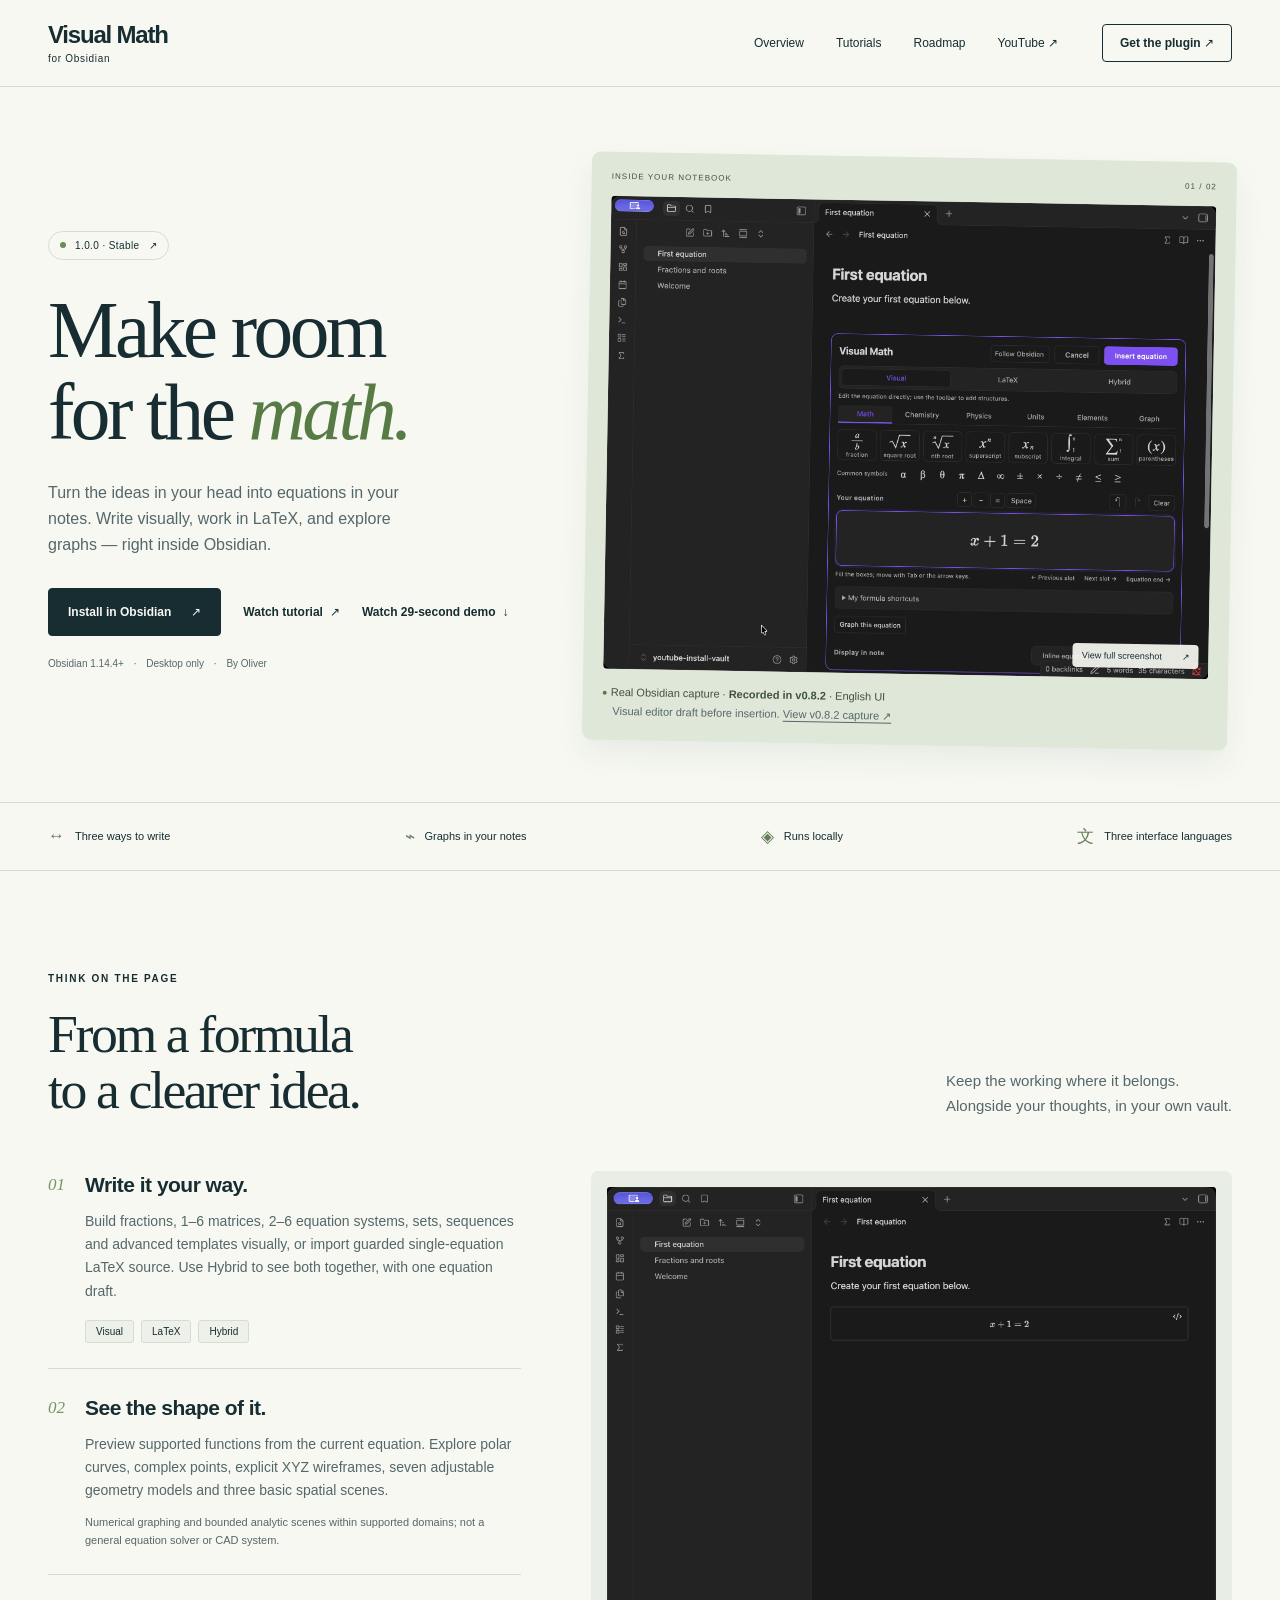
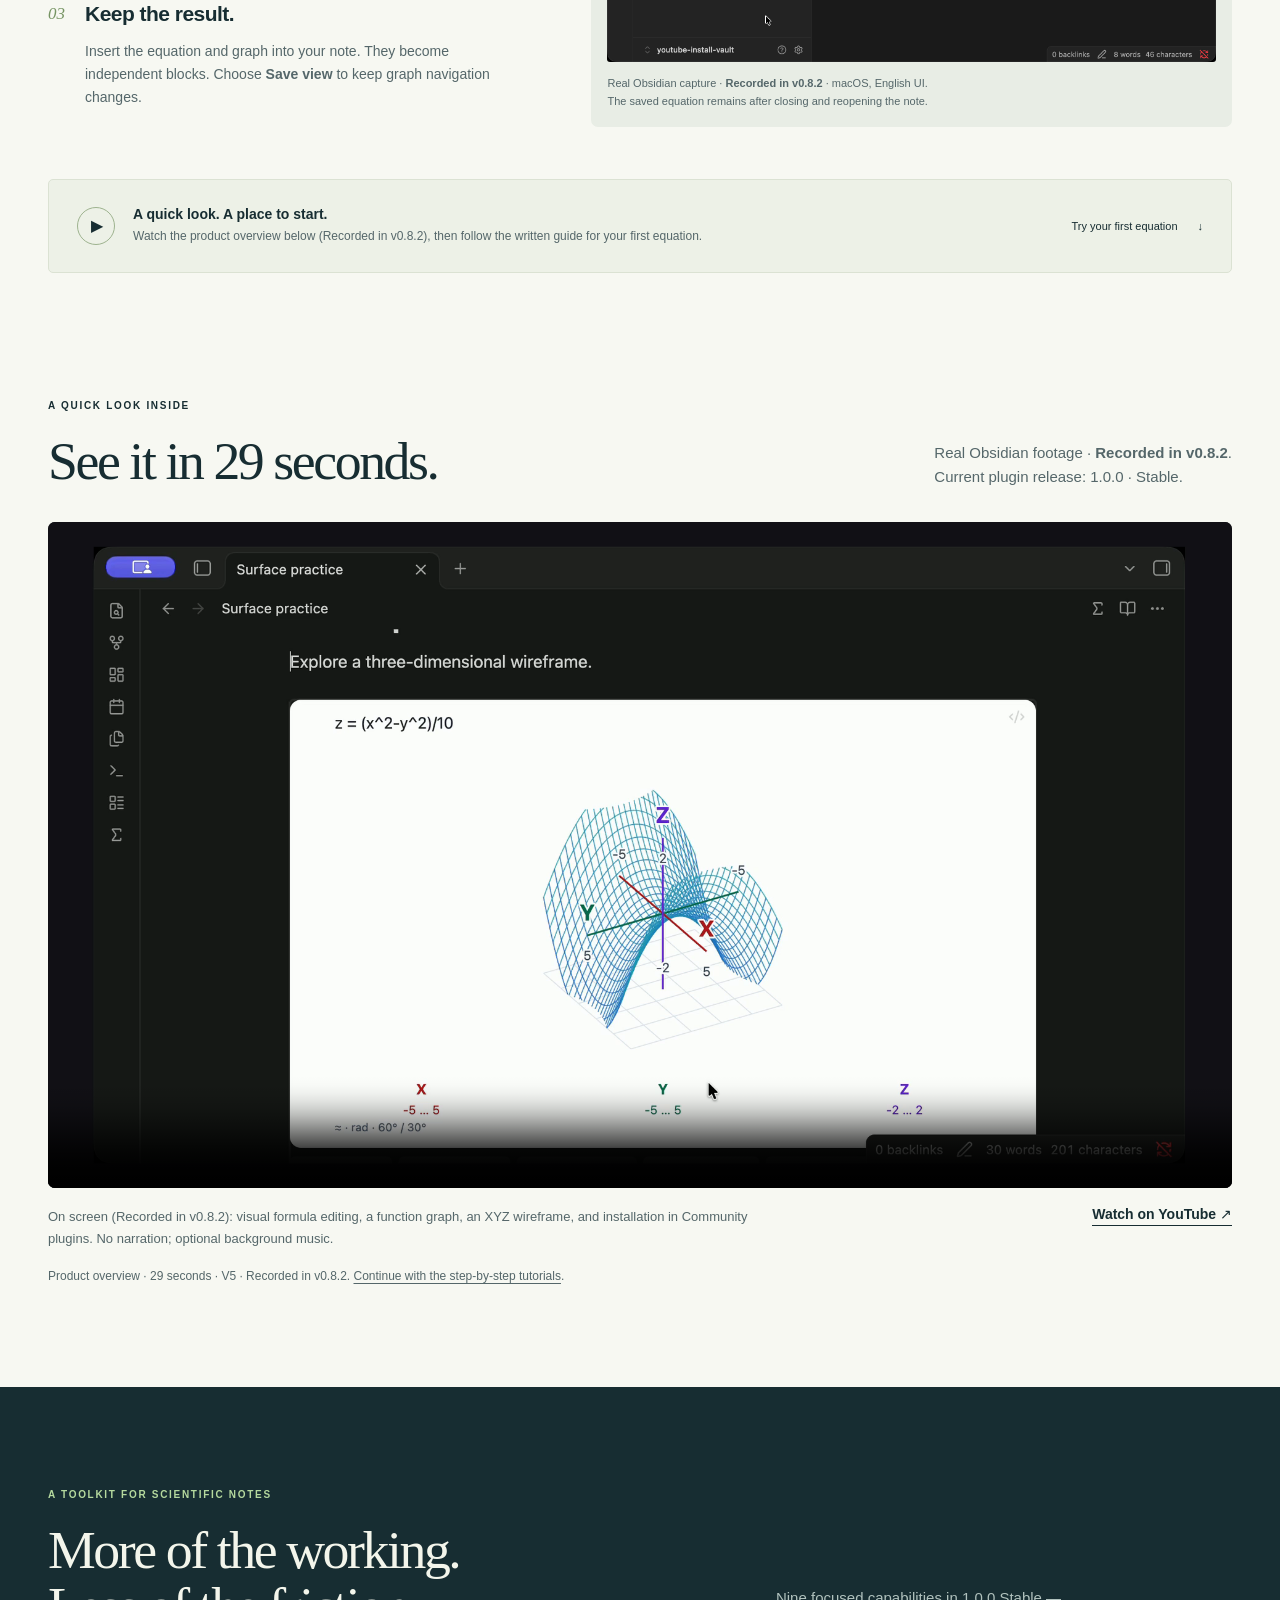
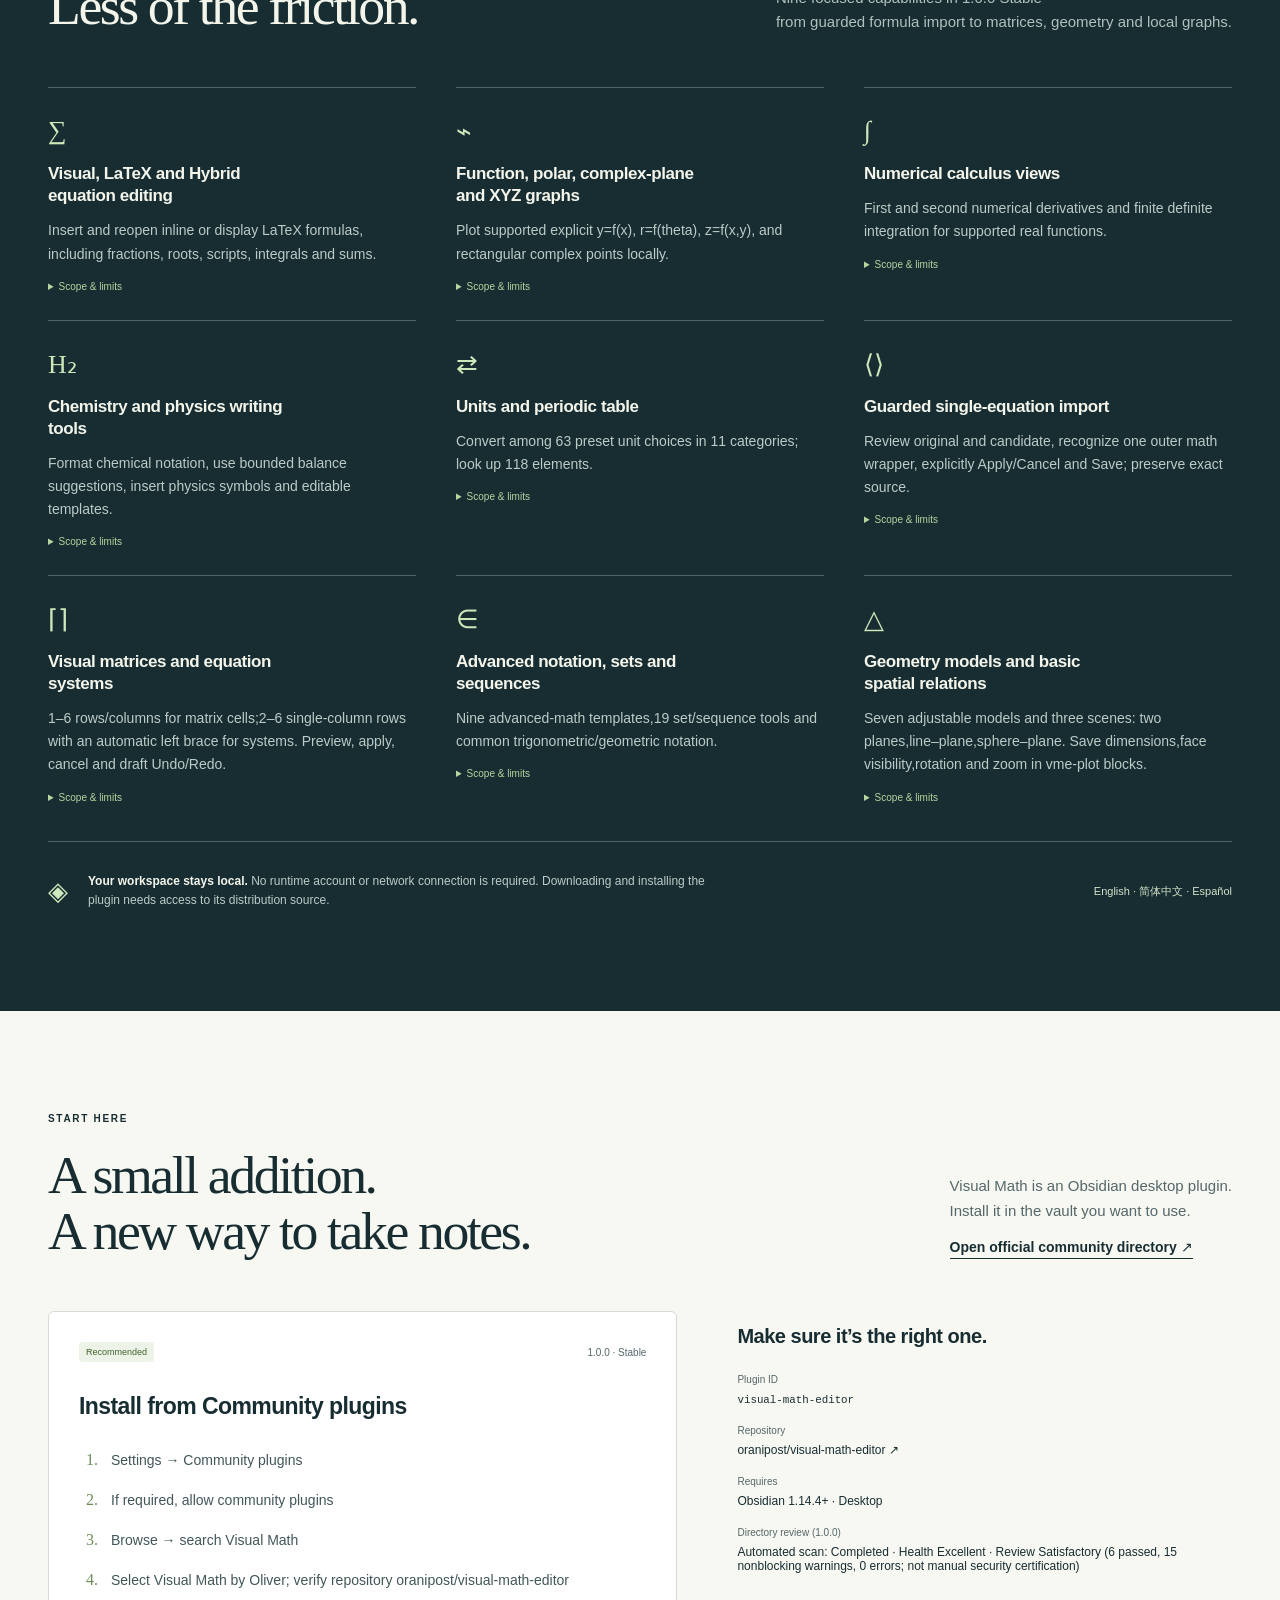
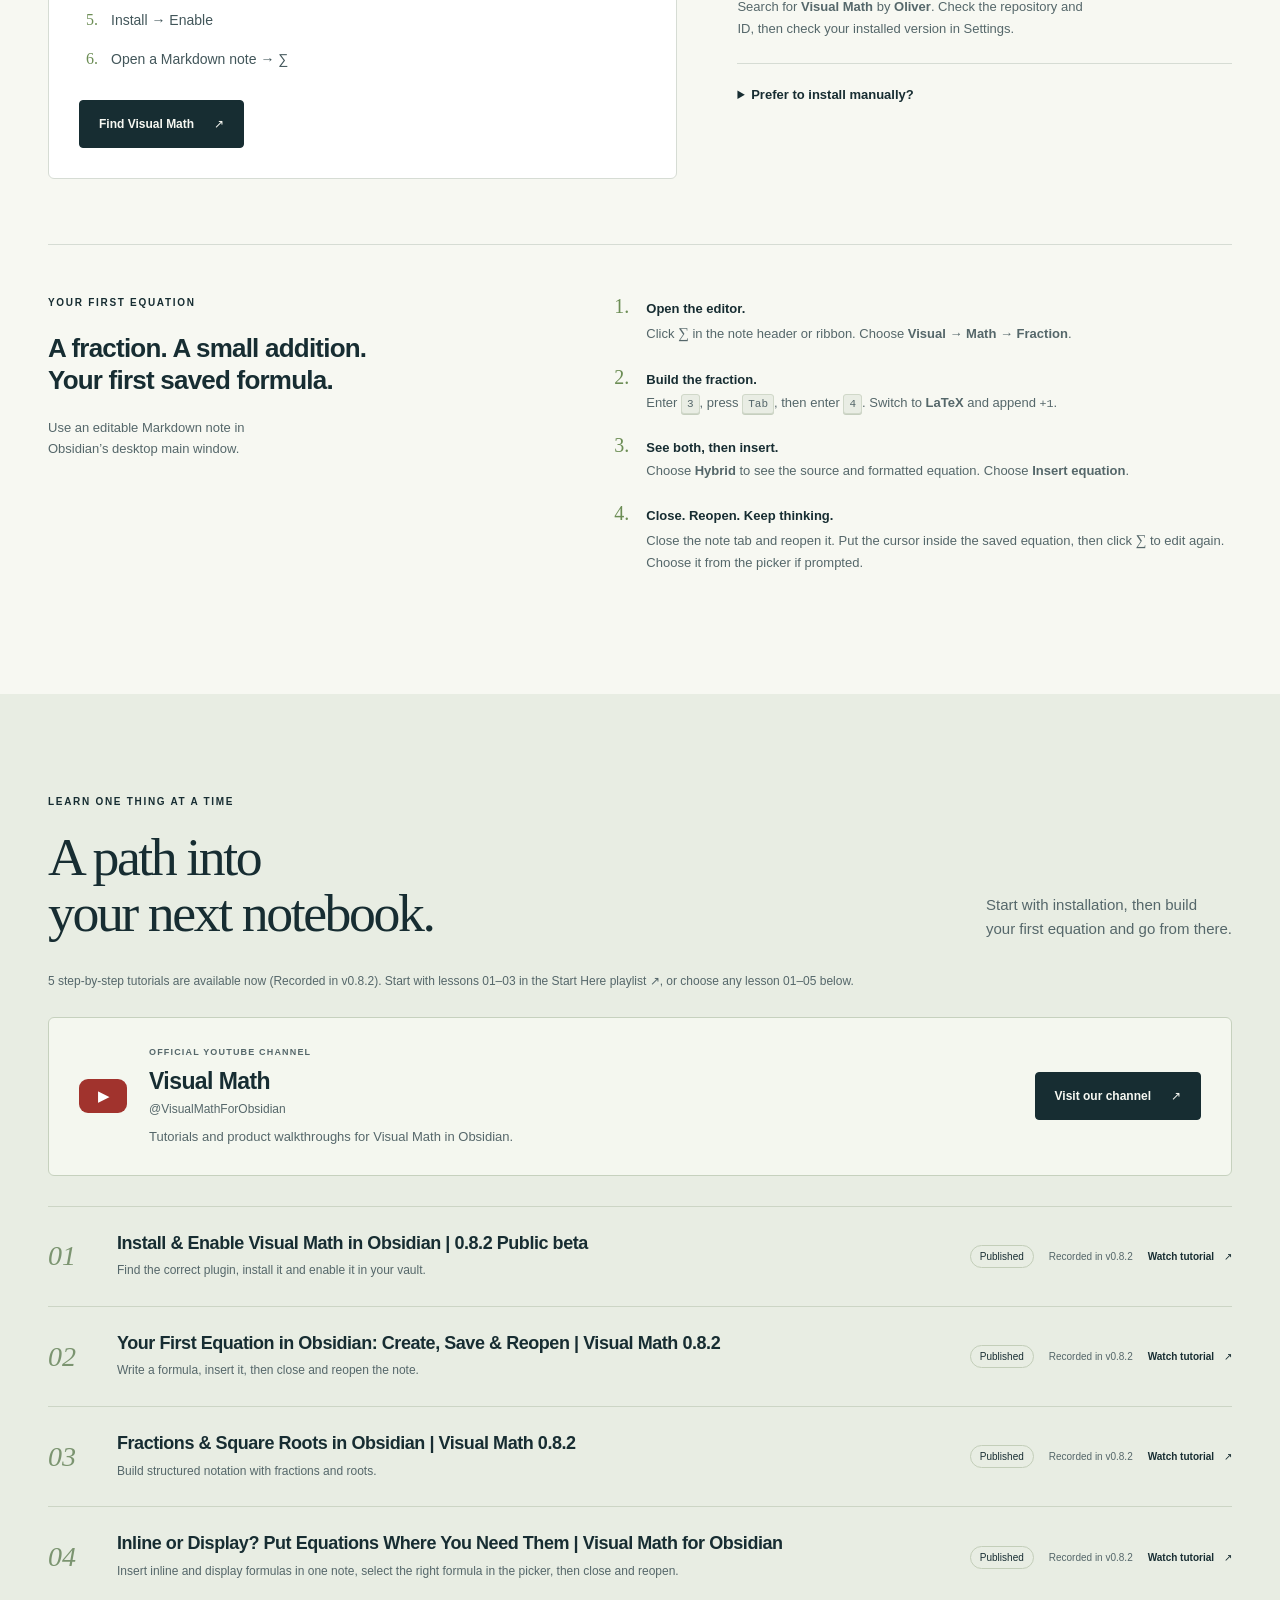
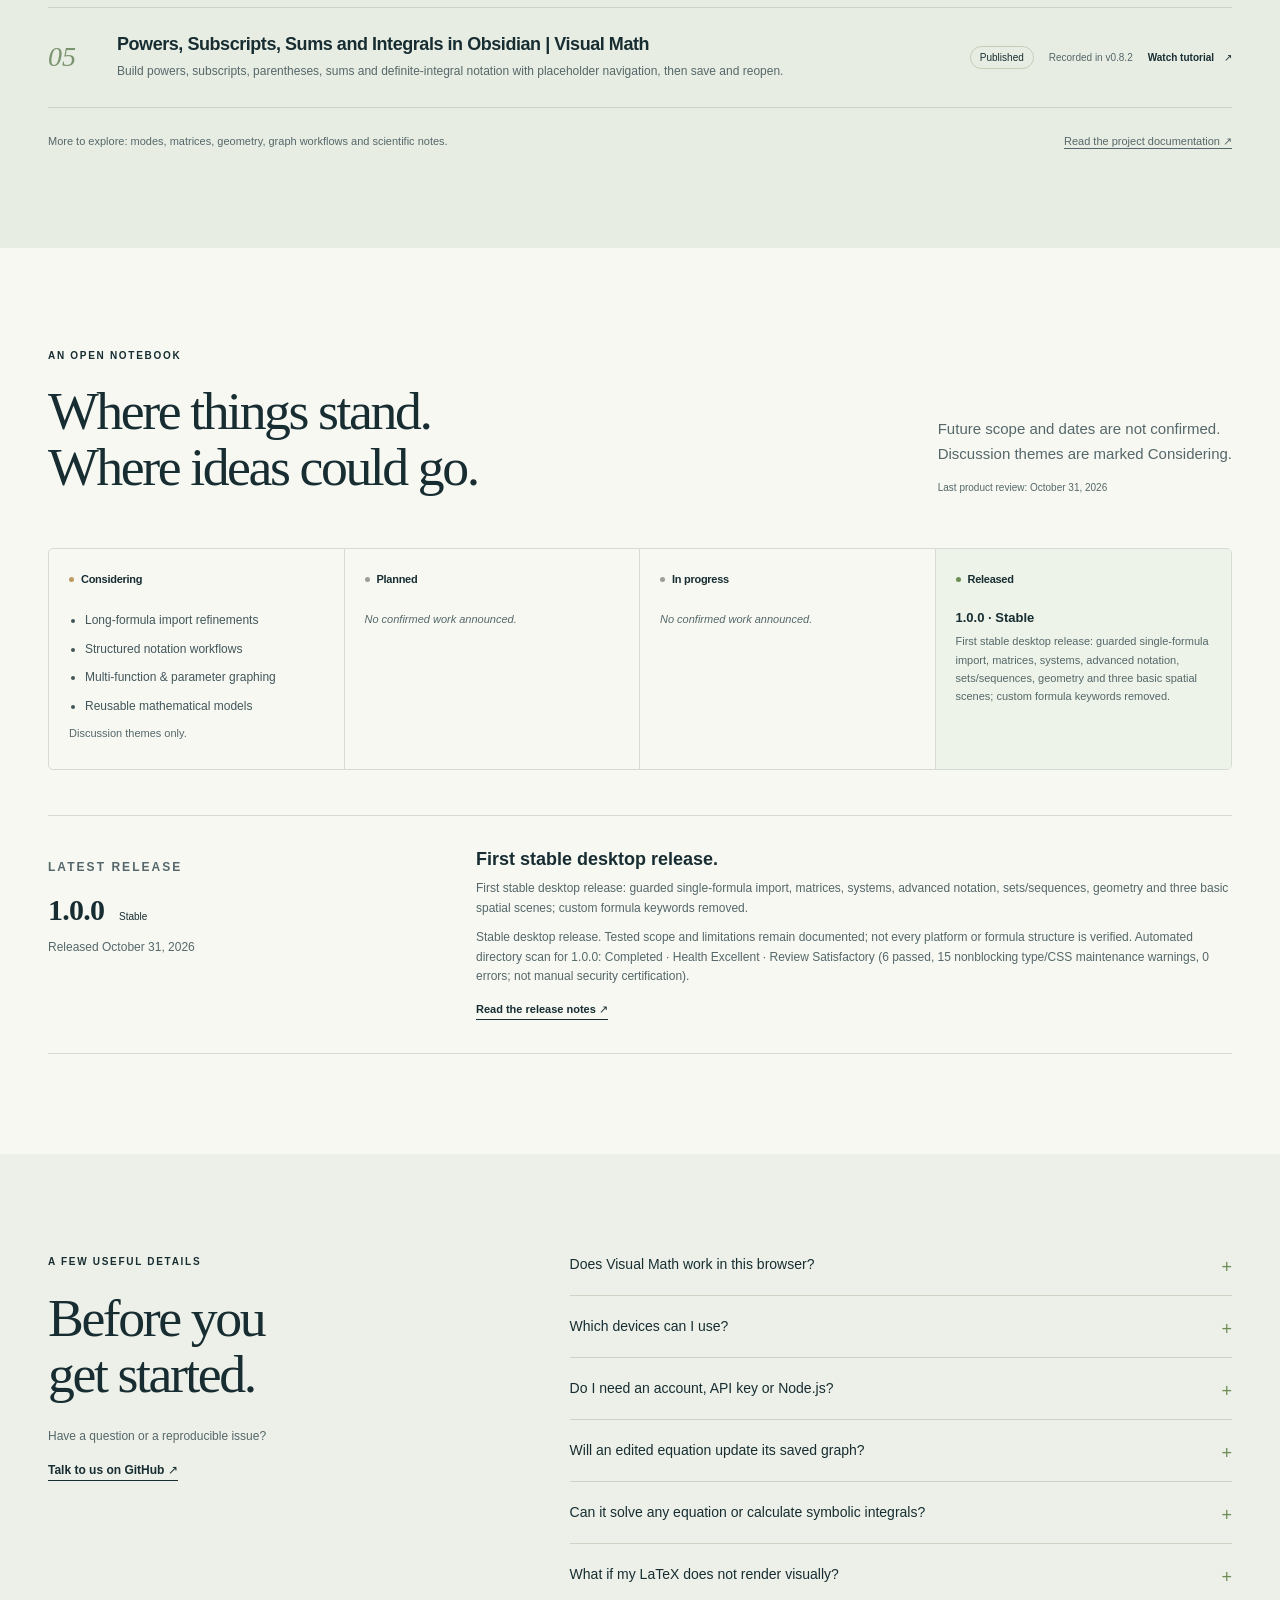
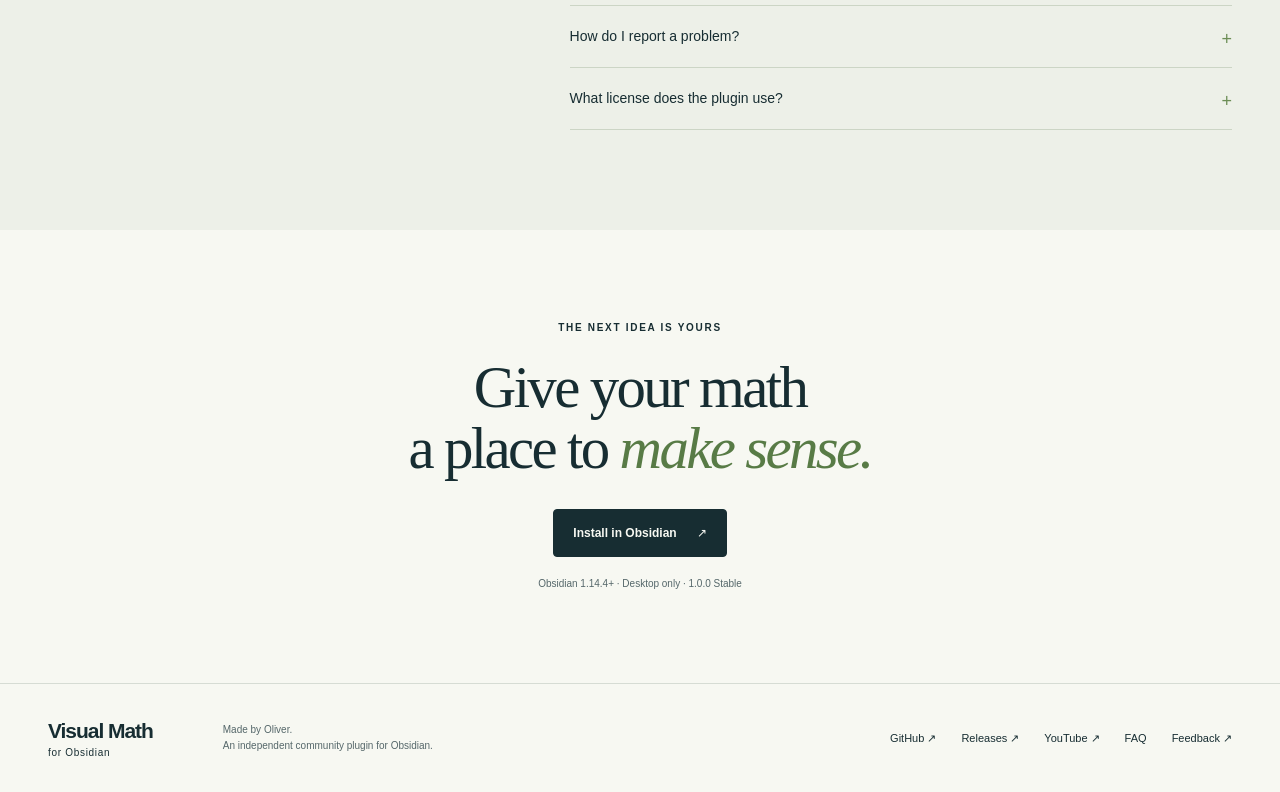
==== commit 9dec6a5f: "Sync website to 1.0.0 Stable and link public tutorials 01-05" ====
--- a/index.html
+++ b/index.html
@@ -4,12 +4,12 @@
   <meta charset="utf-8">
   <meta name="viewport" content="width=device-width,initial-scale=1">
   <title>Visual Math for Obsidian — Make room for the math.</title>
-  <meta name="description" content="Write equations, explore graphs and build scientific notes in Obsidian. Visual, LaTeX and Hybrid editing. 0.8.2 Public beta for desktop.">
+  <meta name="description" content="Write equations, explore graphs and build scientific notes in Obsidian. Visual, LaTeX and Hybrid editing. 1.0.0 Stable for desktop.">
   <meta name="robots" content="index,follow">
   <meta name="theme-color" content="#172d32">
   <meta property="og:type" content="website">
   <meta property="og:title" content="Visual Math for Obsidian — Make room for the math.">
-  <meta property="og:description" content="Visual equations. Local graphs. Your Obsidian notes. 0.8.2 Public beta.">
+  <meta property="og:description" content="Visual equations. Local graphs. Your Obsidian notes. 1.0.0 Stable.">
   <meta property="og:image" content="https://oranipost.github.io/visual-math/assets/share.png">
   <meta property="og:image:width" content="1200">
   <meta property="og:image:height" content="630">
@@ -35,7 +35,7 @@
   <main id="main" tabindex="-1">
     <section class="hero wrap" aria-labelledby="hero-title">
       <div class="hero-copy">
-        <a class="release-pill" href="https://github.com/oranipost/visual-math-editor/releases/tag/0.8.2"><span class="status-dot" aria-hidden="true"></span>0.8.2 · Public beta <span aria-hidden="true">↗</span></a>
+        <a class="release-pill" href="https://github.com/oranipost/visual-math-editor/releases/tag/1.0.0"><span class="status-dot" aria-hidden="true"></span>1.0.0 · Stable <span aria-hidden="true">↗</span></a>
         <h1 id="hero-title">Make room<br>for the <em>math.</em></h1>
         <p class="hero-description">Turn the ideas in your head into equations in your notes. Write visually, work in LaTeX, and explore graphs — right inside Obsidian.</p>
         <div class="actions"><a class="button primary" href="https://community.obsidian.md/plugins/visual-math-editor">Install in Obsidian <span aria-hidden="true">↗</span></a><a class="button text-button" href="https://www.youtube.com/watch?v=br9Tg2s-sqs">Watch tutorial <span aria-hidden="true">↗</span></a><a class="button text-button" href="#demo">Watch 29-second demo <span aria-hidden="true">↓</span></a></div>
@@ -47,7 +47,7 @@
           <img src="assets/visual-math-0.8.2-visual-draft.png" width="2048" height="1600" fetchpriority="high" alt="Real Obsidian screenshot: Visual Math 0.8.2 English Visual editor with an x plus one equals two draft, before insertion.">
           <span class="expand-label">View full screenshot <span aria-hidden="true">↗</span></span>
         </a>
-        <figcaption><span class="capture-dot" aria-hidden="true"></span>Real Obsidian capture · Visual Math <strong>0.8.2</strong> · English UI<br><span>Visual editor draft before insertion. <a href="assets/visual-math-0.8.2-about.png">View version capture ↗</a></span></figcaption>
+        <figcaption><span class="capture-dot" aria-hidden="true"></span>Real Obsidian capture · <strong>Recorded in v0.8.2</strong> · English UI<br><span>Visual editor draft before insertion. <a href="assets/visual-math-0.8.2-about.png">View v0.8.2 capture ↗</a></span></figcaption>
       </figure>
     </section>
 
@@ -57,56 +57,56 @@
       <div class="section-intro"><div><p class="eyebrow">THINK ON THE PAGE</p><h2 id="workflow-title">From a formula<br>to a clearer idea.</h2></div><p>Keep the working where it belongs.<br>Alongside your thoughts, in your own vault.</p></div>
       <div class="workflow-grid">
         <div class="workflow-notes">
-          <article><span class="step-number">01</span><div><h3>Write it your way.</h3><p>Build a fraction visually. Edit the LaTeX directly. Use Hybrid to see both together, with one equation draft.</p><div class="mode-list" aria-label="Available editing modes"><span>Visual</span><span>LaTeX</span><span>Hybrid</span></div></div></article>
-          <article><span class="step-number">02</span><div><h3>See the shape of it.</h3><p>Preview supported functions from the current equation. Explore polar curves, complex points and explicit XYZ wireframes too.</p><p class="fine-print">Numerical graphing within supported domains; not a general equation solver.</p></div></article>
+          <article><span class="step-number">01</span><div><h3>Write it your way.</h3><p>Build fractions, 1–6 matrices, 2–6 equation systems, sets, sequences and advanced templates visually, or import guarded single-equation LaTeX source. Use Hybrid to see both together, with one equation draft.</p><div class="mode-list" aria-label="Available editing modes"><span>Visual</span><span>LaTeX</span><span>Hybrid</span></div></div></article>
+          <article><span class="step-number">02</span><div><h3>See the shape of it.</h3><p>Preview supported functions from the current equation. Explore polar curves, complex points, explicit XYZ wireframes, seven adjustable geometry models and three basic spatial scenes.</p><p class="fine-print">Numerical graphing and bounded analytic scenes within supported domains; not a general equation solver or CAD system.</p></div></article>
           <article><span class="step-number">03</span><div><h3>Keep the result.</h3><p>Insert the equation and graph into your note. They become independent blocks. Choose <strong>Save view</strong> to keep graph navigation changes.</p></div></article>
         </div>
-        <figure class="workflow-image"><a href="assets/visual-math-0.8.2-saved-note-reopened.png" aria-label="Open full saved and reopened equation screenshot"><img src="assets/visual-math-0.8.2-saved-note-reopened.png" width="2048" height="1600" loading="lazy" alt="Real Obsidian screenshot: the First equation note showing the saved x plus one equals two formula after closing and reopening in Visual Math 0.8.2."></a><figcaption>Real Obsidian capture · Visual Math <strong>0.8.2</strong> · macOS, English UI.<br>The saved equation remains after closing and reopening the note.</figcaption></figure>
+        <figure class="workflow-image"><a href="assets/visual-math-0.8.2-saved-note-reopened.png" aria-label="Open full saved and reopened equation screenshot"><img src="assets/visual-math-0.8.2-saved-note-reopened.png" width="2048" height="1600" loading="lazy" alt="Real Obsidian screenshot: the First equation note showing the saved x plus one equals two formula after closing and reopening in Visual Math 0.8.2."></a><figcaption>Real Obsidian capture · <strong>Recorded in v0.8.2</strong> · macOS, English UI.<br>The saved equation remains after closing and reopening the note.</figcaption></figure>
       </div>
-      <aside class="recording-note"><span class="recording-symbol" aria-hidden="true">▶</span><div><strong>A quick look. A place to start.</strong><p>Watch the product overview below, then follow the written guide for your first equation.</p></div><a href="#first-equation">Try your first equation <span aria-hidden="true">↓</span></a></aside>
+      <aside class="recording-note"><span class="recording-symbol" aria-hidden="true">▶</span><div><strong>A quick look. A place to start.</strong><p>Watch the product overview below (Recorded in v0.8.2), then follow the written guide for your first equation.</p></div><a href="#first-equation">Try your first equation <span aria-hidden="true">↓</span></a></aside>
     </section>
 
-    <section id="demo" class="section wrap demo-section" aria-labelledby="demo-title"><div class="section-intro"><div><p class="eyebrow">A QUICK LOOK INSIDE</p><h2 id="demo-title">See it in 29 seconds.</h2></div><p>Real Obsidian footage.<br>Visual Math 0.8.2 · Public beta.</p></div><figure class="promo-figure"><video controls muted playsinline preload="none" width="1920" height="1080" poster="assets/visual-math-0.8.2-promo-poster.png" tabindex="0" aria-label="Visual Math 0.8.2 promotional video" aria-describedby="demo-summary"><source src="assets/visual-math-0.8.2-promo-v5.mp4" type="video/mp4"><p>Your browser cannot play this video. <a href="https://www.youtube.com/watch?v=427skTbfpyw">Watch the overview on YouTube</a>.</p></video><figcaption><p id="demo-summary">On screen: visual formula editing, a function graph, an XYZ wireframe, and installation in Community plugins. No narration; optional background music.</p><a class="inline-link" href="https://www.youtube.com/watch?v=427skTbfpyw">Watch on YouTube <span aria-hidden="true">↗</span></a></figcaption></figure><p class="demo-footnote">Product overview · 29 seconds · V5. <a href="#tutorials">Continue with the step-by-step tutorials</a>.</p></section>
+    <section id="demo" class="section wrap demo-section" aria-labelledby="demo-title"><div class="section-intro"><div><p class="eyebrow">A QUICK LOOK INSIDE</p><h2 id="demo-title">See it in 29 seconds.</h2></div><p>Real Obsidian footage · <strong>Recorded in v0.8.2</strong>.<br>Current plugin release: 1.0.0 · Stable.</p></div><figure class="promo-figure"><video controls muted playsinline preload="none" width="1920" height="1080" poster="assets/visual-math-0.8.2-promo-poster.png" tabindex="0" aria-label="Visual Math promotional video (Recorded in v0.8.2)" aria-describedby="demo-summary"><source src="assets/visual-math-0.8.2-promo-v5.mp4" type="video/mp4"><p>Your browser cannot play this video. <a href="https://www.youtube.com/watch?v=427skTbfpyw">Watch the overview on YouTube</a>.</p></video><figcaption><p id="demo-summary">On screen (Recorded in v0.8.2): visual formula editing, a function graph, an XYZ wireframe, and installation in Community plugins. No narration; optional background music.</p><a class="inline-link" href="https://www.youtube.com/watch?v=427skTbfpyw">Watch on YouTube <span aria-hidden="true">↗</span></a></figcaption></figure><p class="demo-footnote">Product overview · 29 seconds · V5 · Recorded in v0.8.2. <a href="#tutorials">Continue with the step-by-step tutorials</a>.</p></section>
 
     <section id="features" class="section features-section" aria-labelledby="features-title"><div class="wrap">
-      <div class="section-intro"><div><p class="eyebrow">A TOOLKIT FOR SCIENTIFIC NOTES</p><h2 id="features-title">More of the working.<br>Less of the friction.</h2></div><p>From a lecture note to a lab notebook,<br>keep your notation close to your thinking.</p></div>
-      <div class="feature-grid"><article class="feature-card"><span class="feature-icon" aria-hidden="true">∑</span><h3>Visual, LaTeX and Hybrid equation editing</h3><p>Insert and reopen inline or display LaTeX formulas, including fractions, roots, scripts, integrals and sums.</p><details><summary>Scope &amp; limits</summary><p>Unknown macros and complex TeX may require source editing.</p></details></article><article class="feature-card"><span class="feature-icon" aria-hidden="true">⌁</span><h3>Function, polar, complex-plane and XYZ graphs</h3><p>Plot supported explicit y=f(x), r=f(theta), z=f(x,y), and rectangular complex points locally.</p><details><summary>Scope &amp; limits</summary><p>Numerical approximations; no general implicit/parametric solver, symbolic algebra, overlays or sliders.</p></details></article><article class="feature-card"><span class="feature-icon" aria-hidden="true">∫</span><h3>Numerical calculus views</h3><p>First and second numerical derivatives and finite definite integration for supported real functions.</p><details><summary>Scope &amp; limits</summary><p>Not symbolic differentiation/integration; finite increasing continuous intervals only.</p></details></article><article class="feature-card"><span class="feature-icon" aria-hidden="true">H₂</span><h3>Chemistry and physics writing tools</h3><p>Format chemical notation, use bounded balance suggestions, insert physics symbols and editable templates.</p><details><summary>Scope &amp; limits</summary><p>Balance suggestions do not establish reaction feasibility; no molecular or physics simulation.</p></details></article><article class="feature-card"><span class="feature-icon" aria-hidden="true">↔</span><h3>Units and periodic table</h3><p>Convert among 63 preset unit choices in 11 categories; look up 118 elements.</p><details><summary>Scope &amp; limits</summary><p>Within-category preset conversion and local reference data; no arbitrary dimensional analysis.</p></details></article><article class="feature-card"><span class="feature-icon" aria-hidden="true">/</span><h3>Custom formula keywords</h3><p>Save up to 50 formula shortcuts per vault and expand them in Visual/Hybrid formatted input.</p><details><summary>Scope &amp; limits</summary><p>Keywords do not expand in ordinary notes or the LaTeX source pane.</p></details></article></div>
+      <div class="section-intro"><div><p class="eyebrow">A TOOLKIT FOR SCIENTIFIC NOTES</p><h2 id="features-title">More of the working.<br>Less of the friction.</h2></div><p>Nine focused capabilities in 1.0.0 Stable —<br>from guarded formula import to matrices, geometry and local graphs.</p></div>
+      <div class="feature-grid"><article class="feature-card"><span class="feature-icon" aria-hidden="true">∑</span><h3>Visual, LaTeX and Hybrid equation editing</h3><p>Insert and reopen inline or display LaTeX formulas, including fractions, roots, scripts, integrals and sums.</p><details><summary>Scope &amp; limits</summary><p>Unknown macros and complex TeX may require source editing.</p></details></article><article class="feature-card"><span class="feature-icon" aria-hidden="true">⌁</span><h3>Function, polar, complex-plane and XYZ graphs</h3><p>Plot supported explicit y=f(x), r=f(theta), z=f(x,y), and rectangular complex points locally.</p><details><summary>Scope &amp; limits</summary><p>Numerical approximations; no general implicit/parametric solver, symbolic algebra, overlays or sliders.</p></details></article><article class="feature-card"><span class="feature-icon" aria-hidden="true">∫</span><h3>Numerical calculus views</h3><p>First and second numerical derivatives and finite definite integration for supported real functions.</p><details><summary>Scope &amp; limits</summary><p>Not symbolic differentiation/integration; finite increasing continuous intervals only.</p></details></article><article class="feature-card"><span class="feature-icon" aria-hidden="true">H₂</span><h3>Chemistry and physics writing tools</h3><p>Format chemical notation, use bounded balance suggestions, insert physics symbols and editable templates.</p><details><summary>Scope &amp; limits</summary><p>Balance suggestions do not establish reaction feasibility; no molecular or physics simulation.</p></details></article><article class="feature-card"><span class="feature-icon" aria-hidden="true">⇄</span><h3>Units and periodic table</h3><p>Convert among 63 preset unit choices in 11 categories; look up 118 elements.</p><details><summary>Scope &amp; limits</summary><p>Within-category preset conversion and local reference data; no arbitrary dimensional analysis.</p></details></article><article class="feature-card"><span class="feature-icon" aria-hidden="true">⟨⟩</span><h3>Guarded single-equation import</h3><p>Review original and candidate, recognize one outer math wrapper, explicitly Apply/Cancel and Save; preserve exact source.</p><details><summary>Scope &amp; limits</summary><p>8192 UTF-16 original-input units; visual budget4096 plus structural limits. Longer valid or unknown notation is source-only, not full visual support. No batch/file/OCR/document import or mathematical repair.</p></details></article><article class="feature-card"><span class="feature-icon" aria-hidden="true">⌈⌉</span><h3>Visual matrices and equation systems</h3><p>1–6 rows/columns for matrix cells;2–6 single-column rows with an automatic left brace for systems. Preview, apply, cancel and draft Undo/Redo.</p><details><summary>Scope &amp; limits</summary><p>Notation editing, not matrix calculation or an equation solver. Native1.0.0 acceptance targeted a two-row system; broader matrix behavior passed components.</p></details></article><article class="feature-card"><span class="feature-icon" aria-hidden="true">∈</span><h3>Advanced notation, sets and sequences</h3><p>Nine advanced-math templates,19 set/sequence tools and common trigonometric/geometric notation.</p><details><summary>Scope &amp; limits</summary><p>Editable notation without symbolic evaluation or proofs.</p></details></article><article class="feature-card"><span class="feature-icon" aria-hidden="true">△</span><h3>Geometry models and basic spatial relations</h3><p>Seven adjustable models and three scenes: two planes,line–plane,sphere–plane. Save dimensions,face visibility,rotation and zoom in vme-plot blocks.</p><details><summary>Scope &amp; limits</summary><p>Fixed bounded analytic scenes; no arbitrary solid intersections or CAD.1.0.0 passed component/logic round trips; historical representative native evidence remains version-specific.</p></details></article></div>
       <div class="local-note"><span aria-hidden="true">◈</span><p><strong>Your workspace stays local.</strong> No runtime account or network connection is required. Downloading and installing the plugin needs access to its distribution source.</p><p class="language-note">English · 简体中文 · Español</p></div>
     </div></section>
 
     <section id="install" class="section wrap" aria-labelledby="install-title">
       <div class="section-intro"><div><p class="eyebrow">START HERE</p><h2 id="install-title">A small addition.<br>A new way to take notes.</h2></div><div><p>Visual Math is an Obsidian desktop plugin.<br>Install it in the vault you want to use.</p><a class="inline-link" href="https://community.obsidian.md/plugins/visual-math-editor">Open official community directory <span aria-hidden="true">↗</span></a></div></div>
-      <div class="install-layout"><div class="install-card"><div class="card-topline"><span class="tag">Recommended</span><span>0.8.2 · Public beta</span></div><h3>Install from Community plugins</h3><ol class="install-steps"><li>Settings → Community plugins</li><li>If required, allow community plugins</li><li>Browse → search Visual Math</li><li>Select Visual Math by Oliver; verify repository oranipost/visual-math-editor</li><li>Install → Enable</li><li>Open a Markdown note → ∑</li></ol><a class="button primary" href="https://community.obsidian.md/plugins/visual-math-editor">Find Visual Math <span aria-hidden="true">↗</span></a></div><aside class="install-aside"><h3>Make sure it’s the right one.</h3><dl><dt>Plugin ID</dt><dd><code>visual-math-editor</code></dd><dt>Repository</dt><dd><a href="https://github.com/oranipost/visual-math-editor">oranipost/visual-math-editor <span aria-hidden="true">↗</span></a></dd><dt>Requires</dt><dd>Obsidian 1.14.4+ · Desktop</dd></dl><p>Search for <strong>Visual Math</strong> by <strong>Oliver</strong>. Check the repository and ID, then check your installed version in Settings.</p><details class="manual-install"><summary>Prefer to install manually?</summary><p>Download the compiled <strong>visual-math-editor-0.8.2.zip</strong>. Ordinary use does not require Node.js.</p><a class="inline-link" href="https://github.com/oranipost/visual-math-editor/releases/download/0.8.2/visual-math-editor-0.8.2.zip">Download installation ZIP <span aria-hidden="true">↓</span></a><ol><li>Extract the ZIP and copy the complete <code>visual-math-editor</code> folder to your vault’s <code>.obsidian/plugins/</code>.</li><li>Check that <code>main.js</code>, <code>manifest.json</code> and <code>styles.css</code> sit directly inside that plugin folder. Keep the included licenses and notices.</li><li>Restart Obsidian, then enable Visual Math in <strong>Settings → Community plugins</strong>.</li></ol><p>GitHub’s Source code downloads and the source ZIP are developer archives, not the compiled installation package. Back up an existing installation and preserve <code>data.json</code> when updating.</p></details></aside></div>
+      <div class="install-layout"><div class="install-card"><div class="card-topline"><span class="tag">Recommended</span><span>1.0.0 · Stable</span></div><h3>Install from Community plugins</h3><ol class="install-steps"><li>Settings → Community plugins</li><li>If required, allow community plugins</li><li>Browse → search Visual Math</li><li>Select Visual Math by Oliver; verify repository oranipost/visual-math-editor</li><li>Install → Enable</li><li>Open a Markdown note → ∑</li></ol><a class="button primary" href="https://community.obsidian.md/plugins/visual-math-editor">Find Visual Math <span aria-hidden="true">↗</span></a></div><aside class="install-aside"><h3>Make sure it’s the right one.</h3><dl><dt>Plugin ID</dt><dd><code>visual-math-editor</code></dd><dt>Repository</dt><dd><a href="https://github.com/oranipost/visual-math-editor">oranipost/visual-math-editor <span aria-hidden="true">↗</span></a></dd><dt>Requires</dt><dd>Obsidian 1.14.4+ · Desktop</dd><dt>Directory review (1.0.0)</dt><dd>Automated scan: Completed · Health Excellent · Review Satisfactory (6 passed, 15 nonblocking warnings, 0 errors; not manual security certification)</dd></dl><p>Search for <strong>Visual Math</strong> by <strong>Oliver</strong>. Check the repository and ID, then check your installed version in Settings.</p><details class="manual-install"><summary>Prefer to install manually?</summary><p>Download the compiled <strong>visual-math-editor-1.0.0.zip</strong>. Ordinary use does not require Node.js.</p><a class="inline-link" href="https://github.com/oranipost/visual-math-editor/releases/download/1.0.0/visual-math-editor-1.0.0.zip">Download installation ZIP <span aria-hidden="true">↓</span></a><ol><li>Extract the ZIP and copy the complete <code>visual-math-editor</code> folder to your vault’s <code>.obsidian/plugins/</code>.</li><li>Check that <code>main.js</code>, <code>manifest.json</code> and <code>styles.css</code> sit directly inside that plugin folder. Keep the included licenses and notices.</li><li>Restart Obsidian, then enable Visual Math in <strong>Settings → Community plugins</strong>.</li></ol><p>GitHub’s Source code downloads and the source ZIP are developer archives, not the compiled installation package. Back up an existing installation and preserve <code>data.json</code> when updating.</p></details></aside></div>
       <div id="first-equation" class="first-equation"><div class="first-equation-heading"><p class="eyebrow">YOUR FIRST EQUATION</p><h3>A fraction. A small addition.<br>Your first saved formula.</h3><p>Use an editable Markdown note in<br>Obsidian’s desktop main window.</p></div><ol><li><strong>Open the editor.</strong><p>Click <span class="key-symbol">∑</span> in the note header or ribbon. Choose <strong>Visual → Math → Fraction</strong>.</p></li><li><strong>Build the fraction.</strong><p>Enter <kbd>3</kbd>, press <kbd>Tab</kbd>, then enter <kbd>4</kbd>. Switch to <strong>LaTeX</strong> and append <code>+1</code>.</p></li><li><strong>See both, then insert.</strong><p>Choose <strong>Hybrid</strong> to see the source and formatted equation. Choose <strong>Insert equation</strong>.</p></li><li><strong>Close. Reopen. Keep thinking.</strong><p>Close the note tab and reopen it. Put the cursor inside the saved equation, then click <span class="key-symbol">∑</span> to edit again. Choose it from the picker if prompted.</p></li></ol></div>
     </section>
 
     <section id="tutorials" class="section tutorials-section" aria-labelledby="tutorials-title"><div class="wrap">
       <div class="section-intro"><div><p class="eyebrow">LEARN ONE THING AT A TIME</p><h2 id="tutorials-title">A path into<br>your next notebook.</h2></div><p>Start with installation, then build<br>your first equation and go from there.</p></div>
-      <p class="tutorial-notice">3 step-by-step tutorials are available now. Watch in order in the <a href="https://www.youtube.com/playlist?list=PLPe0ssi71NYE">Start Here playlist <span aria-hidden="true">↗</span></a>, or choose a lesson below.</p>
+      <p class="tutorial-notice">5 step-by-step tutorials are available now (Recorded in v0.8.2). Start with lessons 01–03 in the <a href="https://www.youtube.com/playlist?list=PLPe0ssi71NYE">Start Here playlist <span aria-hidden="true">↗</span></a>, or choose any lesson 01–05 below.</p>
       <aside class="channel-callout"><span class="channel-play" aria-hidden="true">▶</span><div><p class="channel-eyebrow">OFFICIAL YOUTUBE CHANNEL</p><h3>Visual Math</h3><p class="channel-handle">@VisualMathForObsidian</p><p>Tutorials and product walkthroughs for Visual Math in Obsidian.</p></div><a class="button primary" href="https://www.youtube.com/@VisualMathForObsidian">Visit our channel <span aria-hidden="true">↗</span></a></aside>
-      <ol class="tutorial-list"><li><span class="lesson-number" aria-hidden="true">01</span><div class="lesson-text"><h3>Install &amp; Enable Visual Math in Obsidian | 0.8.2 Public beta</h3><p>Find the correct plugin, install it and enable it in your vault.</p></div><div class="lesson-state"><span class="state">Published</span><a href="https://www.youtube.com/watch?v=br9Tg2s-sqs">Watch tutorial <span aria-hidden="true">↗</span></a></div></li><li><span class="lesson-number" aria-hidden="true">02</span><div class="lesson-text"><h3>Your First Equation in Obsidian: Create, Save &amp; Reopen | Visual Math 0.8.2</h3><p>Write a formula, insert it, then close and reopen the note.</p></div><div class="lesson-state"><span class="state">Published</span><a href="https://www.youtube.com/watch?v=Oo86ny3vJ8A">Watch tutorial <span aria-hidden="true">↗</span></a></div></li><li><span class="lesson-number" aria-hidden="true">03</span><div class="lesson-text"><h3>Fractions &amp; Square Roots in Obsidian | Visual Math 0.8.2</h3><p>Build structured notation with fractions and roots.</p></div><div class="lesson-state"><span class="state">Published</span><a href="https://www.youtube.com/watch?v=BP7-PqJoYLw">Watch tutorial <span aria-hidden="true">↗</span></a></div></li></ol>
-      <div class="tutorial-footer"><span>More to explore: modes, graph workflows and scientific notes.</span><a href="https://github.com/oranipost/visual-math-editor">Read the project documentation <span aria-hidden="true">↗</span></a></div>
+      <ol class="tutorial-list"><li><span class="lesson-number" aria-hidden="true">01</span><div class="lesson-text"><h3>Install &amp; Enable Visual Math in Obsidian | 0.8.2 Public beta</h3><p>Find the correct plugin, install it and enable it in your vault.</p></div><div class="lesson-state"><span class="state">Published</span><span class="state-version">Recorded in v0.8.2</span><a href="https://www.youtube.com/watch?v=br9Tg2s-sqs">Watch tutorial <span aria-hidden="true">↗</span></a></div></li><li><span class="lesson-number" aria-hidden="true">02</span><div class="lesson-text"><h3>Your First Equation in Obsidian: Create, Save &amp; Reopen | Visual Math 0.8.2</h3><p>Write a formula, insert it, then close and reopen the note.</p></div><div class="lesson-state"><span class="state">Published</span><span class="state-version">Recorded in v0.8.2</span><a href="https://www.youtube.com/watch?v=Oo86ny3vJ8A">Watch tutorial <span aria-hidden="true">↗</span></a></div></li><li><span class="lesson-number" aria-hidden="true">03</span><div class="lesson-text"><h3>Fractions &amp; Square Roots in Obsidian | Visual Math 0.8.2</h3><p>Build structured notation with fractions and roots.</p></div><div class="lesson-state"><span class="state">Published</span><span class="state-version">Recorded in v0.8.2</span><a href="https://www.youtube.com/watch?v=BP7-PqJoYLw">Watch tutorial <span aria-hidden="true">↗</span></a></div></li><li><span class="lesson-number" aria-hidden="true">04</span><div class="lesson-text"><h3>Inline or Display? Put Equations Where You Need Them | Visual Math for Obsidian</h3><p>Insert inline and display formulas in one note, select the right formula in the picker, then close and reopen.</p></div><div class="lesson-state"><span class="state">Published</span><span class="state-version">Recorded in v0.8.2</span><a href="https://www.youtube.com/watch?v=KwYpv0sb-II">Watch tutorial <span aria-hidden="true">↗</span></a></div></li><li><span class="lesson-number" aria-hidden="true">05</span><div class="lesson-text"><h3>Powers, Subscripts, Sums and Integrals in Obsidian | Visual Math</h3><p>Build powers, subscripts, parentheses, sums and definite-integral notation with placeholder navigation, then save and reopen.</p></div><div class="lesson-state"><span class="state">Published</span><span class="state-version">Recorded in v0.8.2</span><a href="https://www.youtube.com/watch?v=KyiW6lmDpkI">Watch tutorial <span aria-hidden="true">↗</span></a></div></li></ol>
+      <div class="tutorial-footer"><span>More to explore: modes, matrices, geometry, graph workflows and scientific notes.</span><a href="https://github.com/oranipost/visual-math-editor">Read the project documentation <span aria-hidden="true">↗</span></a></div>
     </div></section>
 
     <section id="roadmap" class="section wrap" aria-labelledby="roadmap-title">
-      <div class="section-intro"><div><p class="eyebrow">AN OPEN NOTEBOOK</p><h2 id="roadmap-title">Where things stand.<br>Where ideas could go.</h2></div><div><p>Future scope and dates are not confirmed.<br>Discussion themes are marked Considering.</p><p class="updated">Last product review: October 19, 2026</p></div></div>
-      <div class="roadmap-grid"><article class="roadmap-column"><h3 class="roadmap-label"><span aria-hidden="true"></span>Considering</h3><ul><li>Feedback &amp; stability</li><li>Editing &amp; usability</li><li>Graph workflows</li></ul><p>Discussion themes only.</p></article><article class="roadmap-column"><h3 class="roadmap-label"><span aria-hidden="true"></span>Planned</h3><p class="empty-state">No confirmed work announced.</p></article><article class="roadmap-column"><h3 class="roadmap-label"><span aria-hidden="true"></span>In progress</h3><p class="empty-state">No confirmed work announced.</p></article><article class="roadmap-column"><h3 class="roadmap-label"><span aria-hidden="true"></span>Released</h3><h4>0.8.2 · Public beta</h4><p>Consistent product naming and About byline.</p></article></div>
-      <div class="release-note" id="updates"><div><p class="eyebrow">LATEST RELEASE</p><h3>0.8.2 <span>Public beta</span></h3><p>Released October 18, 2026</p></div><div><h4>Consistent product and About details.</h4><p>0.8.2 unifies Visual Math / Oliver display metadata and the About byline. Editing, graphing and saved formats are unchanged from 0.8.1.</p><a class="inline-link" href="https://github.com/oranipost/visual-math-editor/releases/tag/0.8.2">Read the release notes <span aria-hidden="true">↗</span></a></div></div>
+      <div class="section-intro"><div><p class="eyebrow">AN OPEN NOTEBOOK</p><h2 id="roadmap-title">Where things stand.<br>Where ideas could go.</h2></div><div><p>Future scope and dates are not confirmed.<br>Discussion themes are marked Considering.</p><p class="updated">Last product review: October 31, 2026</p></div></div>
+      <div class="roadmap-grid"><article class="roadmap-column"><h3 class="roadmap-label"><span aria-hidden="true"></span>Considering</h3><ul><li>Long-formula import refinements</li><li>Structured notation workflows</li><li>Multi-function &amp; parameter graphing</li><li>Reusable mathematical models</li></ul><p>Discussion themes only.</p></article><article class="roadmap-column"><h3 class="roadmap-label"><span aria-hidden="true"></span>Planned</h3><p class="empty-state">No confirmed work announced.</p></article><article class="roadmap-column"><h3 class="roadmap-label"><span aria-hidden="true"></span>In progress</h3><p class="empty-state">No confirmed work announced.</p></article><article class="roadmap-column"><h3 class="roadmap-label"><span aria-hidden="true"></span>Released</h3><h4>1.0.0 · Stable</h4><p>First stable desktop release: guarded single-formula import, matrices, systems, advanced notation, sets/sequences, geometry and three basic spatial scenes; custom formula keywords removed.</p></article></div>
+      <div class="release-note" id="updates"><div><p class="eyebrow">LATEST RELEASE</p><h3>1.0.0 <span>Stable</span></h3><p>Released October 31, 2026</p></div><div><h4>First stable desktop release.</h4><p>First stable desktop release: guarded single-formula import, matrices, systems, advanced notation, sets/sequences, geometry and three basic spatial scenes; custom formula keywords removed.</p><p>Stable desktop release. Tested scope and limitations remain documented; not every platform or formula structure is verified. Automated directory scan for 1.0.0: Completed · Health Excellent · Review Satisfactory (6 passed, 15 nonblocking type/CSS maintenance warnings, 0 errors; not manual security certification).</p><a class="inline-link" href="https://github.com/oranipost/visual-math-editor/releases/tag/1.0.0">Read the release notes <span aria-hidden="true">↗</span></a></div></div>
     </section>
 
     <section id="faq" class="section faq-section" aria-labelledby="faq-title"><div class="wrap faq-layout"><div><p class="eyebrow">A FEW USEFUL DETAILS</p><h2 id="faq-title">Before you<br>get started.</h2><p>Have a question or a reproducible issue?</p><a class="inline-link" href="https://github.com/oranipost/visual-math-editor/issues">Talk to us on GitHub <span aria-hidden="true">↗</span></a></div><div class="faq-list">
       <details><summary>Does Visual Math work in this browser?</summary><p>Visual Math runs inside Obsidian on desktop. This website introduces the plugin and helps you install it in a vault.</p></details>
-      <details><summary>Which devices can I use?</summary><p>This release requires Obsidian 1.14.4 or later and is desktop only. Native checks have used macOS with Obsidian 1.14.4. Windows and Linux have not been verified. Mobile is not supported.</p></details>
+      <details><summary>Which devices can I use?</summary><p>This release requires Obsidian 1.14.4 or later and is desktop only. Native checks have used macOS with Obsidian 1.14.5 (targeted 1.0.0 acceptance) (and Obsidian 1.14.4 for v0.8.2 media and earlier checks). Windows and Linux have not been verified. Mobile is not supported.</p></details>
       <details><summary>Do I need an account, API key or Node.js?</summary><p>No runtime account, API key or Node.js is required for the compiled plugin. The editor, bundled data and graph tools run locally. Downloading and installing requires access to the distribution source.</p></details>
       <details><summary>Will an edited equation update its saved graph?</summary><p>Live equation/graph preview is linked only while its editor is open. Saved formula and graph are separate blocks; navigation persists only when explicitly saved. Changing a saved equation later does not automatically update an existing graph. After moving, zooming or rotating a graph, explicitly choose <strong>Save view</strong> or <strong>Save graph</strong> to keep the changes.</p></details>
       <details><summary>Can it solve any equation or calculate symbolic integrals?</summary><p>Graphing and calculus use numerical methods within supported domains. They are not a general equation solver or symbolic algebra system. Numerical calculus is for supported real functions on finite, increasing, continuous intervals; results are approximations.</p></details>
-      <details><summary>What if my LaTeX does not render visually?</summary><p>Unknown macros and complex TeX may need source editing. Use the LaTeX source view and check the expression. Visual editing does not support every TeX command.</p></details>
+      <details><summary>What if my LaTeX does not render visually?</summary><p>Unknown macros and complex TeX may need source editing. In 1.0.0, guarded single-equation import accepts up to 8,192 UTF-16 code units of original input with a 4,096-unit visual budget; longer valid expressions and unknown macros can be saved in source-only mode. Visual editing does not support every TeX command.</p></details>
       <details><summary>How do I report a problem?</summary><p><a href="https://github.com/oranipost/visual-math-editor/issues">Open a GitHub issue</a> with your plugin version, Obsidian version, operating system and exact steps. Include a small example you are comfortable sharing. Check existing issues first.</p></details>
-      <details><summary>What license does the plugin use?</summary><p>GNU GPL version 3 only with the Obsidian linking exception. See the <a href="https://github.com/oranipost/visual-math-editor/blob/0.8.2/LICENSING.md">licensing details</a> for the full terms and third-party notices.</p></details>
+      <details><summary>What license does the plugin use?</summary><p>GNU GPL version 3 only with the Obsidian linking exception. See the <a href="https://github.com/oranipost/visual-math-editor/blob/1.0.0/LICENSING.md">licensing details</a> for the full terms and third-party notices.</p></details>
     </div></div></section>
 
-    <section class="closing wrap"><p class="eyebrow">THE NEXT IDEA IS YOURS</p><h2>Give your math<br>a place to <em>make sense.</em></h2><a class="button primary" href="https://community.obsidian.md/plugins/visual-math-editor">Install in Obsidian <span aria-hidden="true">↗</span></a><p>Obsidian 1.14.4+ · Desktop only · 0.8.2 Public beta</p></section>
+    <section class="closing wrap"><p class="eyebrow">THE NEXT IDEA IS YOURS</p><h2>Give your math<br>a place to <em>make sense.</em></h2><a class="button primary" href="https://community.obsidian.md/plugins/visual-math-editor">Install in Obsidian <span aria-hidden="true">↗</span></a><p>Obsidian 1.14.4+ · Desktop only · 1.0.0 Stable</p></section>
   </main>
-  <footer class="site-footer"><div class="wrap footer-inner"><a class="wordmark" href="#">Visual Math<span>for Obsidian</span></a><p>Made by Oliver.<br>An independent community plugin for Obsidian.</p><nav aria-label="Footer navigation"><a href="https://github.com/oranipost/visual-math-editor">GitHub <span aria-hidden="true">↗</span></a><a href="https://github.com/oranipost/visual-math-editor/releases/tag/0.8.2">Releases <span aria-hidden="true">↗</span></a><a href="https://www.youtube.com/@VisualMathForObsidian" aria-label="Official Visual Math YouTube channel">YouTube <span aria-hidden="true">↗</span></a><a href="#faq">FAQ</a><a href="https://github.com/oranipost/visual-math-editor/issues">Feedback <span aria-hidden="true">↗</span></a></nav></div></footer>
+  <footer class="site-footer"><div class="wrap footer-inner"><a class="wordmark" href="#">Visual Math<span>for Obsidian</span></a><p>Made by Oliver.<br>An independent community plugin for Obsidian.</p><nav aria-label="Footer navigation"><a href="https://github.com/oranipost/visual-math-editor">GitHub <span aria-hidden="true">↗</span></a><a href="https://github.com/oranipost/visual-math-editor/releases/tag/1.0.0">Releases <span aria-hidden="true">↗</span></a><a href="https://www.youtube.com/@VisualMathForObsidian" aria-label="Official Visual Math YouTube channel">YouTube <span aria-hidden="true">↗</span></a><a href="#faq">FAQ</a><a href="https://github.com/oranipost/visual-math-editor/issues">Feedback <span aria-hidden="true">↗</span></a></nav></div></footer>
 </body>
 </html>
--- a/styles.css
+++ b/styles.css
@@ -1,6 +1,6 @@
 @charset "UTF-8";
 :root{--paper:#f7f8f2;--ink:#172d32;--muted:#55676a;--line:#d6dcd4;--mint:#cee7bb;--soft:#e8ede5;--white:#fff;--radius:6px;font-family:Inter,-apple-system,BlinkMacSystemFont,"Segoe UI",sans-serif;color:var(--ink);background:var(--paper);font-synthesis:none}
-*{box-sizing:border-box}html{scroll-behavior:smooth;scroll-padding-top:100px}body{margin:0}a{color:inherit;text-decoration:none}button{font:inherit}a,button,summary{-webkit-tap-highlight-color:transparent}a:focus-visible,button:focus-visible,summary:focus-visible{outline:3px solid #386b99;outline-offset:5px}a:hover{text-decoration:underline;text-underline-offset:4px}img{max-width:100%;height:auto;display:block}p{line-height:1.65}h1,h2,h3,h4,p,figure{margin:0}h1,h2{font-family:Georgia,"Times New Roman",serif;font-weight:400;letter-spacing:-.045em;line-height:1.04}h1 em,h2 em{font-weight:400;color:#587b46}h2{font-size:clamp(36px,4.2vw,60px)}h3{font-size:21px;line-height:1.3;font-weight:580;letter-spacing:-.025em}h4{font-size:19px;font-weight:550}.wrap{max-width:1280px;margin-inline:auto;padding-inline:48px}.section{padding-block:100px}.eyebrow{font-size:10px;font-weight:650;letter-spacing:.17em;margin-bottom:20px}.section-intro{display:flex;justify-content:space-between;gap:36px;align-items:flex-end;margin-bottom:52px}.section-intro>p,.section-intro>div>p:not(.eyebrow){font-size:15px;color:var(--muted)}.section-intro>div:last-child:not(:first-child){max-width:390px}.inline-link{display:inline-block;font-size:14px;font-weight:560;margin-top:16px;border-bottom:1px solid var(--ink);padding-bottom:3px}.inline-link:hover{text-decoration:none;border-color:#72925f;color:#587b46}.skip-link{position:fixed;top:-80px;left:16px;background:var(--ink);color:white;padding:12px;z-index:1000}.skip-link:focus{top:12px}.site-header{position:sticky;top:0;z-index:50;background:rgba(247,248,242,.97);border-bottom:1px solid var(--line)}.header-inner{max-width:1280px;padding:22px 48px;margin:auto;display:flex;justify-content:space-between;align-items:center;gap:20px}.wordmark{font-weight:650;letter-spacing:-.05em;font-size:24px;line-height:1.1;display:block;white-space:nowrap}.wordmark span{display:block;font-size:10px;letter-spacing:.07em;font-weight:400;margin-top:5px}.wordmark:hover{text-decoration:none}.header-inner nav{display:flex;align-items:center;gap:32px;font-size:12px}.nav-install{margin-left:12px;border:1px solid var(--ink);border-radius:4px;padding:11px 17px;font-weight:550}.menu-toggle{display:none}.hero{display:grid;grid-template-columns:.86fr 1.14fr;gap:52px;padding-block:70px 56px;align-items:center;min-height:690px}.release-pill{display:inline-flex;gap:9px;align-items:center;border:1px solid var(--line);font-size:10px;padding:8px 11px;border-radius:30px;margin-bottom:29px;letter-spacing:.04em}.status-dot{width:6px;height:6px;background:#6c8d55;border-radius:50%}h1{font-size:clamp(54px,6.2vw,88px);margin-bottom:26px}.hero-description{color:var(--muted);font-size:16px;max-width:388px}.actions{display:flex;align-items:center;gap:22px;flex-wrap:wrap;margin-top:29px}.button{display:inline-flex;align-items:center;justify-content:center;gap:20px;font-size:12px;line-height:1.5;font-weight:550;padding:14px 19px;border-radius:4px;min-height:46px}.button:hover{text-decoration:none}.primary{background:var(--ink);color:var(--paper);border:1px solid var(--ink);transition:background .15s}.primary:hover{background:#30494b}.text-button{padding-inline:0;gap:7px;flex-wrap:wrap;justify-content:flex-start}.text-button:hover{text-decoration:underline}.tiny-status{font-size:9px;font-weight:400;background:var(--soft);padding:2px 5px;border-radius:3px}.requirements{font-size:10px;color:var(--muted);margin-top:20px}.requirements span{margin:0 7px}.hero-visual{position:relative;min-width:0;padding:20px;background:#dfe7d9;border-radius:9px;transform:rotate(1deg);box-shadow:0 14px 30px #172d3210}.visual-label{display:flex;justify-content:space-between;font-size:8px;letter-spacing:.13em;margin-bottom:15px;color:#405244}.screenshot-link{display:block;position:relative;border-radius:4px;overflow:hidden;background:#202020}.screenshot-link img{width:100%}.expand-label{position:absolute;right:10px;bottom:10px;background:#f7f8f2ed;font-size:9px;border-radius:4px;padding:7px 9px;display:flex;gap:20px}.hero-visual figcaption{font-size:9px;line-height:1.7;margin-top:14px;color:#405244}.hero-visual figcaption>span:last-child{padding-left:10px;color:#667761}.capture-dot{display:inline-block;width:4px;height:4px;vertical-align:middle;background:#587b46;border-radius:50%;margin-right:4px}.principles{border-block:1px solid var(--line)}.principles-inner{display:flex;justify-content:space-between;gap:20px;padding-block:22px;font-size:11px}.principles-inner>span{display:flex;align-items:center;gap:10px}.principles-inner>span>span{font-size:17px;color:#647d59}.workflow-grid{display:grid;grid-template-columns:.85fr 1.15fr;gap:70px}.workflow-notes article{display:flex;gap:20px;border-bottom:1px solid var(--line);padding-block:25px}.workflow-notes article:first-child{padding-top:0}.workflow-notes article:last-child{border-bottom:0}.step-number{font-family:Georgia,serif;font-style:italic;font-size:17px;color:#769463;padding-top:4px}.workflow-notes h3{margin-bottom:12px}.workflow-notes p{font-size:14px;color:var(--muted)}.workflow-notes .fine-print{font-size:11px;margin-top:11px}.mode-list{display:flex;gap:7px;margin-top:17px}.mode-list span{font-size:10px;border:1px solid var(--line);padding:5px 10px;border-radius:3px;background:#eef1e9}.workflow-image{padding:16px;background:var(--soft);border-radius:7px;align-self:start}.workflow-image img{width:100%;border-radius:3px}.workflow-image figcaption{font-size:10px;color:var(--muted);margin-top:13px;line-height:1.6}.recording-note{display:flex;gap:18px;padding:25px 28px;background:#edf1e7;border:1px solid #dbe2d3;border-radius:5px;align-items:center;margin-top:45px}.recording-symbol{font-size:16px;border:1px solid #9eb38f;border-radius:50%;width:38px;height:38px;display:grid;place-items:center;flex-shrink:0;padding-left:2px}.recording-note strong{font-size:14px;font-weight:550}.recording-note p{font-size:12px;margin-top:4px;color:var(--muted)}.recording-note a{margin-left:auto;white-space:nowrap;font-size:11px;display:flex;gap:20px}.features-section{background:#172d32;color:#f3f5eb}.features-section .eyebrow{color:#b5d99e}.features-section .section-intro>p{color:#b0c1bd}.feature-grid{display:grid;grid-template-columns:repeat(3,1fr);column-gap:40px}.feature-card{padding:28px 0;border-top:1px solid #4e6261}.feature-icon{display:block;font-family:Georgia,serif;font-size:26px;color:var(--mint);height:40px}.feature-card h3{font-size:17px;max-width:260px;margin-top:7px}.feature-card p{font-size:13px;color:#bdcbc7;margin-top:12px}.feature-card details{margin-top:15px}.feature-card summary{font-size:10px;cursor:pointer;color:#b7d49f}.feature-card details p{font-size:11px;color:#bdcbc7}.local-note{display:flex;align-items:center;gap:20px;border-top:1px solid #4e6261;padding-top:30px;margin-top:10px}.local-note>span{font-size:26px;color:var(--mint)}.local-note p{font-size:12px;color:#bdcbc7;max-width:625px}.local-note strong{color:#f3f5eb;font-weight:550}.local-note .language-note{margin-left:auto;font-size:11px;white-space:nowrap;color:#d5e2c8}.install-layout{display:grid;grid-template-columns:1.12fr .88fr;gap:60px}.install-card{background:var(--white);border:1px solid var(--line);border-radius:6px;padding:30px}.card-topline{display:flex;align-items:center;justify-content:space-between;font-size:10px;color:var(--muted);margin-bottom:30px;gap:12px}.tag{background:#edf4e7;color:#426332;font-size:9px;padding:5px 7px;border-radius:3px}.install-card h3{font-size:23px}.install-steps{padding-left:23px;margin:24px 0 28px}.install-steps li{font-size:13px;line-height:1.7;padding-left:9px;margin-bottom:13px;color:#42565a}.install-steps li::marker{font-family:Georgia,serif;font-size:16px;color:#6c8d55}.install-aside{padding-top:12px;min-width:0}.install-aside h3{font-size:20px;margin-bottom:25px}dl{margin:0 0 23px}dt{font-size:10px;color:var(--muted);margin-bottom:7px}dd{font-size:12px;margin:0 0 19px;overflow-wrap:anywhere}code{font-family:"SFMono-Regular",Consolas,monospace;font-size:.9em;overflow-wrap:anywhere}.install-aside>p{font-size:12px;color:var(--muted);max-width:360px}.manual-install{border-top:1px solid var(--line);padding-top:20px;margin-top:24px;font-size:12px;line-height:1.7}.manual-install summary{font-weight:550;cursor:pointer}.manual-install p{margin-top:15px;color:var(--muted)}.manual-install li{margin-bottom:10px}.manual-install .inline-link{font-size:12px}.first-equation{scroll-margin-top:110px;display:grid;grid-template-columns:.9fr 1.1fr;margin-top:65px;padding-top:50px;border-top:1px solid var(--line);gap:50px}.first-equation h3{font-size:26px;line-height:1.25;letter-spacing:-.03em}.first-equation-heading>p:last-child{font-size:13px;color:var(--muted);margin-top:20px}.first-equation ol{margin:0;padding-left:26px}.first-equation li{padding-left:12px;margin-bottom:20px;font-size:13px}.first-equation li::marker{font-family:Georgia,serif;font-size:20px;color:#6c8d55}.first-equation li strong{font-weight:560}.first-equation li p{color:var(--muted);margin-top:5px;font-size:12px}.key-symbol{font-family:Georgia,serif;font-size:15px}kbd{display:inline-block;padding:0 5px;background:#e9ede4;border:1px solid #d0d8c9;box-shadow:0 1px 0 #c6cfbf;border-radius:3px;font-size:11px}.tutorials-section{background:#e8ede3}.tutorials-section .section-intro{margin-bottom:30px}.tutorial-notice{font-size:12px;color:var(--muted);margin-bottom:25px}.tutorial-list{padding:0;list-style:none;margin:0}.tutorial-list li{display:grid;grid-template-columns:45px 1fr auto;align-items:center;gap:24px;border-top:1px solid #ccd5c5;padding:25px 0}.tutorial-list li:last-child{border-bottom:1px solid #ccd5c5}.lesson-number{font-family:Georgia,serif;font-size:28px;font-style:italic;color:#7b9470}.lesson-text h3{font-size:18px}.lesson-text p{font-size:12px;color:var(--muted);margin-top:6px}.lesson-state{font-size:10px;display:flex;gap:15px;align-items:center}.lesson-state .state{border:1px solid #c3ceb9;padding:5px 9px;border-radius:30px;white-space:nowrap}.lesson-state a{display:inline-flex;align-items:center;gap:10px;font-weight:550;padding:10px 0}.tutorial-footer{display:flex;justify-content:space-between;gap:20px;font-size:11px;margin-top:27px;color:var(--muted)}.tutorial-footer a{text-decoration:underline;text-underline-offset:3px}.updated{font-size:10px!important;margin-top:13px}.roadmap-grid{display:grid;grid-template-columns:repeat(4,1fr);gap:0;border:1px solid var(--line);border-radius:5px;overflow:hidden}.roadmap-column{padding:23px 20px;min-height:220px;border-right:1px solid var(--line)}.roadmap-column:last-child{border-right:0;background:#edf3e8}.roadmap-label{display:flex;align-items:center;gap:7px;font-size:11px;font-weight:550;margin-bottom:24px}.roadmap-label>span{width:5px;height:5px;background:#9b9f94;border-radius:50%}.roadmap-column:first-child .roadmap-label>span{background:#bd9b62}.roadmap-column:last-child .roadmap-label>span{background:#6c8d55}.roadmap-column h4{font-size:13px;font-weight:550;margin-block:15px 7px}.roadmap-column p{font-size:11px;color:var(--muted)}.roadmap-column ul{padding-left:16px;font-size:12px;line-height:1.7;color:#42565a;margin:0}.roadmap-column li{margin-bottom:8px}.roadmap-column .empty-state{font-style:italic;color:#75827e}.release-note{display:grid;grid-template-columns:1fr 2fr;gap:50px;border-block:1px solid var(--line);margin-top:45px;padding-block:33px}.release-note .eyebrow{margin-bottom:12px}.release-note h3{font-family:Georgia,serif;font-size:30px}.release-note h3 span{font-family:Inter,-apple-system,BlinkMacSystemFont,"Segoe UI",sans-serif;font-size:10px;font-weight:400;letter-spacing:0;margin-left:8px}.release-note p{font-size:12px;color:var(--muted);margin-top:9px}.release-note h4{font-size:18px}.release-note .inline-link{font-size:11px}.faq-section{background:#edf0e8}.faq-layout{display:grid;grid-template-columns:.8fr 1.2fr;gap:80px}.faq-layout>div>p:not(.eyebrow){margin-top:25px;font-size:12px;color:var(--muted)}.faq-layout .inline-link{font-size:12px}.faq-list details{border-bottom:1px solid #ccd5c5;padding-block:20px}.faq-list details:first-child{padding-top:0}.faq-list summary{font-size:14px;line-height:1.5;font-weight:500;cursor:pointer;list-style:none;position:relative;padding-right:28px}.faq-list summary::-webkit-details-marker{display:none}.faq-list summary::after{content:"+";position:absolute;right:0;top:0;color:#6c8d55;font-size:18px;font-weight:400}.faq-list details[open] summary::after{content:"−"}.faq-list p{font-size:12px;margin-top:14px;color:var(--muted);max-width:600px}.faq-list p a{text-decoration:underline}.closing{text-align:center;padding-block:90px}.closing h2{font-size:clamp(38px,4.6vw,68px)}.closing .button{margin-top:30px}.closing>p:last-child{font-size:10px;color:var(--muted);margin-top:19px}.site-footer{border-top:1px solid var(--line)}.footer-inner{display:flex;gap:70px;align-items:center;padding-block:35px}.footer-inner>.wordmark{font-size:21px}.footer-inner p{font-size:10px;color:var(--muted)}.footer-inner nav{display:flex;gap:25px;font-size:11px;margin-left:auto}
+*{box-sizing:border-box}html{scroll-behavior:smooth;scroll-padding-top:100px}body{margin:0}a{color:inherit;text-decoration:none}button{font:inherit}a,button,summary{-webkit-tap-highlight-color:transparent}a:focus-visible,button:focus-visible,summary:focus-visible{outline:3px solid #386b99;outline-offset:5px}a:hover{text-decoration:underline;text-underline-offset:4px}img{max-width:100%;height:auto;display:block}p{line-height:1.65}h1,h2,h3,h4,p,figure{margin:0}h1,h2{font-family:Georgia,"Times New Roman",serif;font-weight:400;letter-spacing:-.045em;line-height:1.04}h1 em,h2 em{font-weight:400;color:#587b46}h2{font-size:clamp(36px,4.2vw,60px)}h3{font-size:21px;line-height:1.3;font-weight:580;letter-spacing:-.025em}h4{font-size:19px;font-weight:550}.wrap{max-width:1280px;margin-inline:auto;padding-inline:48px}.section{padding-block:100px}.eyebrow{font-size:10px;font-weight:650;letter-spacing:.17em;margin-bottom:20px}.section-intro{display:flex;justify-content:space-between;gap:36px;align-items:flex-end;margin-bottom:52px}.section-intro>p,.section-intro>div>p:not(.eyebrow){font-size:15px;color:var(--muted)}.section-intro>div:last-child:not(:first-child){max-width:390px}.inline-link{display:inline-block;font-size:14px;font-weight:560;margin-top:16px;border-bottom:1px solid var(--ink);padding-bottom:3px}.inline-link:hover{text-decoration:none;border-color:#72925f;color:#587b46}.skip-link{position:fixed;top:-80px;left:16px;background:var(--ink);color:white;padding:12px;z-index:1000}.skip-link:focus{top:12px}.site-header{position:sticky;top:0;z-index:50;background:rgba(247,248,242,.97);border-bottom:1px solid var(--line)}.header-inner{max-width:1280px;padding:22px 48px;margin:auto;display:flex;justify-content:space-between;align-items:center;gap:20px}.wordmark{font-weight:650;letter-spacing:-.05em;font-size:24px;line-height:1.1;display:block;white-space:nowrap}.wordmark span{display:block;font-size:10px;letter-spacing:.07em;font-weight:400;margin-top:5px}.wordmark:hover{text-decoration:none}.header-inner nav{display:flex;align-items:center;gap:32px;font-size:12px}.nav-install{margin-left:12px;border:1px solid var(--ink);border-radius:4px;padding:11px 17px;font-weight:550}.menu-toggle{display:none}.hero{display:grid;grid-template-columns:.86fr 1.14fr;gap:52px;padding-block:70px 56px;align-items:center;min-height:690px}.release-pill{display:inline-flex;gap:9px;align-items:center;border:1px solid var(--line);font-size:10px;padding:8px 11px;border-radius:30px;margin-bottom:29px;letter-spacing:.04em}.status-dot{width:6px;height:6px;background:#6c8d55;border-radius:50%}h1{font-size:clamp(54px,6.2vw,88px);margin-bottom:26px}.hero-description{color:var(--muted);font-size:16px;max-width:388px}.actions{display:flex;align-items:center;gap:22px;flex-wrap:wrap;margin-top:29px}.button{display:inline-flex;align-items:center;justify-content:center;gap:20px;font-size:12px;line-height:1.5;font-weight:550;padding:14px 19px;border-radius:4px;min-height:46px}.button:hover{text-decoration:none}.primary{background:var(--ink);color:var(--paper);border:1px solid var(--ink);transition:background .15s}.primary:hover{background:#30494b}.text-button{padding-inline:0;gap:7px;flex-wrap:wrap;justify-content:flex-start}.text-button:hover{text-decoration:underline}.tiny-status{font-size:9px;font-weight:400;background:var(--soft);padding:2px 5px;border-radius:3px}.requirements{font-size:10px;color:var(--muted);margin-top:20px}.requirements span{margin:0 7px}.hero-visual{position:relative;min-width:0;padding:20px;background:#dfe7d9;border-radius:9px;transform:rotate(1deg);box-shadow:0 14px 30px #172d3210}.visual-label{display:flex;justify-content:space-between;font-size:8px;letter-spacing:.13em;margin-bottom:15px;color:#405244}.screenshot-link{display:block;position:relative;border-radius:4px;overflow:hidden;background:#202020}.screenshot-link img{width:100%}.expand-label{position:absolute;right:10px;bottom:10px;background:#f7f8f2ed;font-size:9px;border-radius:4px;padding:7px 9px;display:flex;gap:20px}.hero-visual figcaption{font-size:9px;line-height:1.7;margin-top:14px;color:#405244}.hero-visual figcaption>span:last-child{padding-left:10px;color:#667761}.capture-dot{display:inline-block;width:4px;height:4px;vertical-align:middle;background:#587b46;border-radius:50%;margin-right:4px}.principles{border-block:1px solid var(--line)}.principles-inner{display:flex;justify-content:space-between;gap:20px;padding-block:22px;font-size:11px}.principles-inner>span{display:flex;align-items:center;gap:10px}.principles-inner>span>span{font-size:17px;color:#647d59}.workflow-grid{display:grid;grid-template-columns:.85fr 1.15fr;gap:70px}.workflow-notes article{display:flex;gap:20px;border-bottom:1px solid var(--line);padding-block:25px}.workflow-notes article:first-child{padding-top:0}.workflow-notes article:last-child{border-bottom:0}.step-number{font-family:Georgia,serif;font-style:italic;font-size:17px;color:#769463;padding-top:4px}.workflow-notes h3{margin-bottom:12px}.workflow-notes p{font-size:14px;color:var(--muted)}.workflow-notes .fine-print{font-size:11px;margin-top:11px}.mode-list{display:flex;gap:7px;margin-top:17px}.mode-list span{font-size:10px;border:1px solid var(--line);padding:5px 10px;border-radius:3px;background:#eef1e9}.workflow-image{padding:16px;background:var(--soft);border-radius:7px;align-self:start}.workflow-image img{width:100%;border-radius:3px}.workflow-image figcaption{font-size:10px;color:var(--muted);margin-top:13px;line-height:1.6}.recording-note{display:flex;gap:18px;padding:25px 28px;background:#edf1e7;border:1px solid #dbe2d3;border-radius:5px;align-items:center;margin-top:45px}.recording-symbol{font-size:16px;border:1px solid #9eb38f;border-radius:50%;width:38px;height:38px;display:grid;place-items:center;flex-shrink:0;padding-left:2px}.recording-note strong{font-size:14px;font-weight:550}.recording-note p{font-size:12px;margin-top:4px;color:var(--muted)}.recording-note a{margin-left:auto;white-space:nowrap;font-size:11px;display:flex;gap:20px}.features-section{background:#172d32;color:#f3f5eb}.features-section .eyebrow{color:#b5d99e}.features-section .section-intro>p{color:#b0c1bd}.feature-grid{display:grid;grid-template-columns:repeat(3,1fr);column-gap:40px}.feature-card{padding:28px 0;border-top:1px solid #4e6261}.feature-icon{display:block;font-family:Georgia,serif;font-size:26px;color:var(--mint);height:40px}.feature-card h3{font-size:17px;max-width:260px;margin-top:7px}.feature-card p{font-size:13px;color:#bdcbc7;margin-top:12px}.feature-card details{margin-top:15px}.feature-card summary{font-size:10px;cursor:pointer;color:#b7d49f}.feature-card details p{font-size:11px;color:#bdcbc7}.local-note{display:flex;align-items:center;gap:20px;border-top:1px solid #4e6261;padding-top:30px;margin-top:10px}.local-note>span{font-size:26px;color:var(--mint)}.local-note p{font-size:12px;color:#bdcbc7;max-width:625px}.local-note strong{color:#f3f5eb;font-weight:550}.local-note .language-note{margin-left:auto;font-size:11px;white-space:nowrap;color:#d5e2c8}.install-layout{display:grid;grid-template-columns:1.12fr .88fr;gap:60px}.install-card{background:var(--white);border:1px solid var(--line);border-radius:6px;padding:30px}.card-topline{display:flex;align-items:center;justify-content:space-between;font-size:10px;color:var(--muted);margin-bottom:30px;gap:12px}.tag{background:#edf4e7;color:#426332;font-size:9px;padding:5px 7px;border-radius:3px}.install-card h3{font-size:23px}.install-steps{padding-left:23px;margin:24px 0 28px}.install-steps li{font-size:13px;line-height:1.7;padding-left:9px;margin-bottom:13px;color:#42565a}.install-steps li::marker{font-family:Georgia,serif;font-size:16px;color:#6c8d55}.install-aside{padding-top:12px;min-width:0}.install-aside h3{font-size:20px;margin-bottom:25px}dl{margin:0 0 23px}dt{font-size:10px;color:var(--muted);margin-bottom:7px}dd{font-size:12px;margin:0 0 19px;overflow-wrap:anywhere}code{font-family:"SFMono-Regular",Consolas,monospace;font-size:.9em;overflow-wrap:anywhere}.install-aside>p{font-size:12px;color:var(--muted);max-width:360px}.manual-install{border-top:1px solid var(--line);padding-top:20px;margin-top:24px;font-size:12px;line-height:1.7}.manual-install summary{font-weight:550;cursor:pointer}.manual-install p{margin-top:15px;color:var(--muted)}.manual-install li{margin-bottom:10px}.manual-install .inline-link{font-size:12px}.first-equation{scroll-margin-top:110px;display:grid;grid-template-columns:.9fr 1.1fr;margin-top:65px;padding-top:50px;border-top:1px solid var(--line);gap:50px}.first-equation h3{font-size:26px;line-height:1.25;letter-spacing:-.03em}.first-equation-heading>p:last-child{font-size:13px;color:var(--muted);margin-top:20px}.first-equation ol{margin:0;padding-left:26px}.first-equation li{padding-left:12px;margin-bottom:20px;font-size:13px}.first-equation li::marker{font-family:Georgia,serif;font-size:20px;color:#6c8d55}.first-equation li strong{font-weight:560}.first-equation li p{color:var(--muted);margin-top:5px;font-size:12px}.key-symbol{font-family:Georgia,serif;font-size:15px}kbd{display:inline-block;padding:0 5px;background:#e9ede4;border:1px solid #d0d8c9;box-shadow:0 1px 0 #c6cfbf;border-radius:3px;font-size:11px}.tutorials-section{background:#e8ede3}.tutorials-section .section-intro{margin-bottom:30px}.tutorial-notice{font-size:12px;color:var(--muted);margin-bottom:25px}.tutorial-list{padding:0;list-style:none;margin:0}.tutorial-list li{display:grid;grid-template-columns:45px 1fr auto;align-items:center;gap:24px;border-top:1px solid #ccd5c5;padding:25px 0}.tutorial-list li:last-child{border-bottom:1px solid #ccd5c5}.lesson-number{font-family:Georgia,serif;font-size:28px;font-style:italic;color:#7b9470}.lesson-text h3{font-size:18px}.lesson-text p{font-size:12px;color:var(--muted);margin-top:6px}.lesson-state{font-size:10px;display:flex;gap:15px;align-items:center}.lesson-state .state{border:1px solid #c3ceb9;padding:5px 9px;border-radius:30px;white-space:nowrap}.lesson-state .state-version{color:var(--muted);white-space:nowrap}.lesson-state a{display:inline-flex;align-items:center;gap:10px;font-weight:550;padding:10px 0}.tutorial-footer{display:flex;justify-content:space-between;gap:20px;font-size:11px;margin-top:27px;color:var(--muted)}.tutorial-footer a{text-decoration:underline;text-underline-offset:3px}.updated{font-size:10px!important;margin-top:13px}.roadmap-grid{display:grid;grid-template-columns:repeat(4,1fr);gap:0;border:1px solid var(--line);border-radius:5px;overflow:hidden}.roadmap-column{padding:23px 20px;min-height:220px;border-right:1px solid var(--line)}.roadmap-column:last-child{border-right:0;background:#edf3e8}.roadmap-label{display:flex;align-items:center;gap:7px;font-size:11px;font-weight:550;margin-bottom:24px}.roadmap-label>span{width:5px;height:5px;background:#9b9f94;border-radius:50%}.roadmap-column:first-child .roadmap-label>span{background:#bd9b62}.roadmap-column:last-child .roadmap-label>span{background:#6c8d55}.roadmap-column h4{font-size:13px;font-weight:550;margin-block:15px 7px}.roadmap-column p{font-size:11px;color:var(--muted)}.roadmap-column ul{padding-left:16px;font-size:12px;line-height:1.7;color:#42565a;margin:0}.roadmap-column li{margin-bottom:8px}.roadmap-column .empty-state{font-style:italic;color:#75827e}.release-note{display:grid;grid-template-columns:1fr 2fr;gap:50px;border-block:1px solid var(--line);margin-top:45px;padding-block:33px}.release-note .eyebrow{margin-bottom:12px}.release-note h3{font-family:Georgia,serif;font-size:30px}.release-note h3 span{font-family:Inter,-apple-system,BlinkMacSystemFont,"Segoe UI",sans-serif;font-size:10px;font-weight:400;letter-spacing:0;margin-left:8px}.release-note p{font-size:12px;color:var(--muted);margin-top:9px}.release-note h4{font-size:18px}.release-note .inline-link{font-size:11px}.faq-section{background:#edf0e8}.faq-layout{display:grid;grid-template-columns:.8fr 1.2fr;gap:80px}.faq-layout>div>p:not(.eyebrow){margin-top:25px;font-size:12px;color:var(--muted)}.faq-layout .inline-link{font-size:12px}.faq-list details{border-bottom:1px solid #ccd5c5;padding-block:20px}.faq-list details:first-child{padding-top:0}.faq-list summary{font-size:14px;line-height:1.5;font-weight:500;cursor:pointer;list-style:none;position:relative;padding-right:28px}.faq-list summary::-webkit-details-marker{display:none}.faq-list summary::after{content:"+";position:absolute;right:0;top:0;color:#6c8d55;font-size:18px;font-weight:400}.faq-list details[open] summary::after{content:"−"}.faq-list p{font-size:12px;margin-top:14px;color:var(--muted);max-width:600px}.faq-list p a{text-decoration:underline}.closing{text-align:center;padding-block:90px}.closing h2{font-size:clamp(38px,4.6vw,68px)}.closing .button{margin-top:30px}.closing>p:last-child{font-size:10px;color:var(--muted);margin-top:19px}.site-footer{border-top:1px solid var(--line)}.footer-inner{display:flex;gap:70px;align-items:center;padding-block:35px}.footer-inner>.wordmark{font-size:21px}.footer-inner p{font-size:10px;color:var(--muted)}.footer-inner nav{display:flex;gap:25px;font-size:11px;margin-left:auto}
 @media(min-width:1450px){.hero{padding-block:95px 75px}.hero-visual{transform:rotate(1.4deg)}}
 @media(max-width:1050px){.wrap{padding-inline:32px}.header-inner{padding-inline:32px}.hero{gap:28px;grid-template-columns:.9fr 1.1fr;min-height:610px;padding-block:55px}.hero-description{font-size:14px}h1{font-size:65px}.actions{gap:10px}.text-button{font-size:11px}.section{padding-block:75px}.workflow-grid{gap:35px}.workflow-notes p{font-size:12px}.workflow-notes article{padding-block:19px;gap:14px}.feature-grid{column-gap:25px}.install-layout{gap:35px}.recording-note a{white-space:normal;max-width:130px}.local-note{flex-wrap:wrap}.local-note .language-note{margin-left:45px}.roadmap-column{padding:20px 15px}.faq-layout{gap:45px}.footer-inner{gap:35px}}
 @media(max-width:760px){html{scroll-padding-top:90px}.wrap{padding-inline:24px}.section{padding-block:60px}.header-inner{padding:18px 24px;flex-wrap:wrap;gap:15px}.wordmark{font-size:22px}.header-inner nav{gap:20px;flex-wrap:wrap;width:100%;justify-content:space-between;padding-top:10px}.nav-install{margin-left:0;padding:9px 11px}.js .menu-toggle{display:flex;align-items:center;gap:12px;background:none;border:1px solid var(--line);border-radius:3px;padding:8px 11px;font-size:11px;min-height:38px}.js .header-inner nav{display:none}.js .menu-toggle[aria-expanded=true]+nav{display:flex}.hero{grid-template-columns:1fr;gap:42px;min-height:unset;padding-block:42px}.hero-copy{max-width:530px}.release-pill{margin-bottom:24px}h1{font-size:clamp(58px,12vw,83px);margin-bottom:22px}.hero-description{font-size:15px;max-width:410px}.actions{gap:20px;margin-top:25px}.hero-visual{max-width:600px;transform:none;width:100%;padding:16px}.visual-label{font-size:8px}.hero-visual figcaption{font-size:10px}.principles-inner{display:grid;grid-template-columns:1fr 1fr;gap:19px 12px;font-size:10px;padding-block:23px}.principles-inner>span{gap:9px}.section-intro{display:block;margin-bottom:34px}.section-intro>p,.section-intro>div:last-child:not(:first-child){margin-top:24px}.section-intro>p,.section-intro>div>p:not(.eyebrow){font-size:13px}.eyebrow{font-size:9px;margin-bottom:17px}h2{font-size:43px}.workflow-grid{grid-template-columns:1fr;gap:30px}.workflow-notes article{padding-block:22px;gap:20px}.workflow-notes h3{font-size:20px}.workflow-notes p{font-size:13px}.workflow-image{padding:12px}.recording-note{margin-top:30px;flex-wrap:wrap;padding:20px;gap:13px}.recording-note>div{flex:1;min-width:180px}.recording-note a{max-width:none;margin:5px 0 0 50px;font-size:12px}.recording-note p{font-size:11px}.feature-grid{grid-template-columns:1fr 1fr;column-gap:25px}.feature-card h3{font-size:16px}.feature-card p{font-size:12px}.feature-card details summary{font-size:11px}.local-note{gap:13px;padding-top:25px}.local-note>p{flex:1;min-width:220px;font-size:11px}.local-note .language-note{flex:auto;min-width:0;margin:0 0 0 39px}.install-layout{grid-template-columns:1fr;gap:35px}.install-card{padding:23px}.install-aside{padding-top:0}.install-aside>p{max-width:none}.first-equation{grid-template-columns:1fr;margin-top:40px;gap:26px;padding-top:35px}.first-equation-heading>p:last-child{margin-top:14px}.first-equation li{font-size:13px;padding-left:8px}.first-equation li p{font-size:12px}.tutorial-list li{grid-template-columns:30px 1fr;gap:10px 15px;padding-block:23px}.lesson-number{font-size:25px}.lesson-text h3{font-size:16px}.lesson-text p{font-size:11px}.lesson-state{grid-column:2;justify-content:space-between;font-size:10px;flex-wrap:wrap;gap:7px}.tutorial-footer{flex-direction:column;font-size:11px;gap:13px}.roadmap-grid{grid-template-columns:1fr 1fr}.roadmap-column{padding:22px;min-height:180px}.roadmap-column:nth-child(2){border-right:0}.roadmap-column:nth-child(-n+2){border-bottom:1px solid var(--line)}.roadmap-label{margin-bottom:20px}.roadmap-column p{font-size:12px}.roadmap-column li{font-size:12px}.release-note{grid-template-columns:1fr;gap:20px;padding-block:28px;margin-top:30px}.faq-layout{grid-template-columns:1fr;gap:35px}.faq-layout>div>p:not(.eyebrow){margin-top:20px}.faq-list summary{font-size:13px}.faq-list p{font-size:12px}.faq-list details{padding-block:19px}.closing{padding-block:60px}.closing h2{font-size:45px}.footer-inner{flex-wrap:wrap;gap:25px;padding-block:28px}.footer-inner p{margin-left:auto}.footer-inner nav{width:100%;margin:0;justify-content:space-between;gap:16px}}
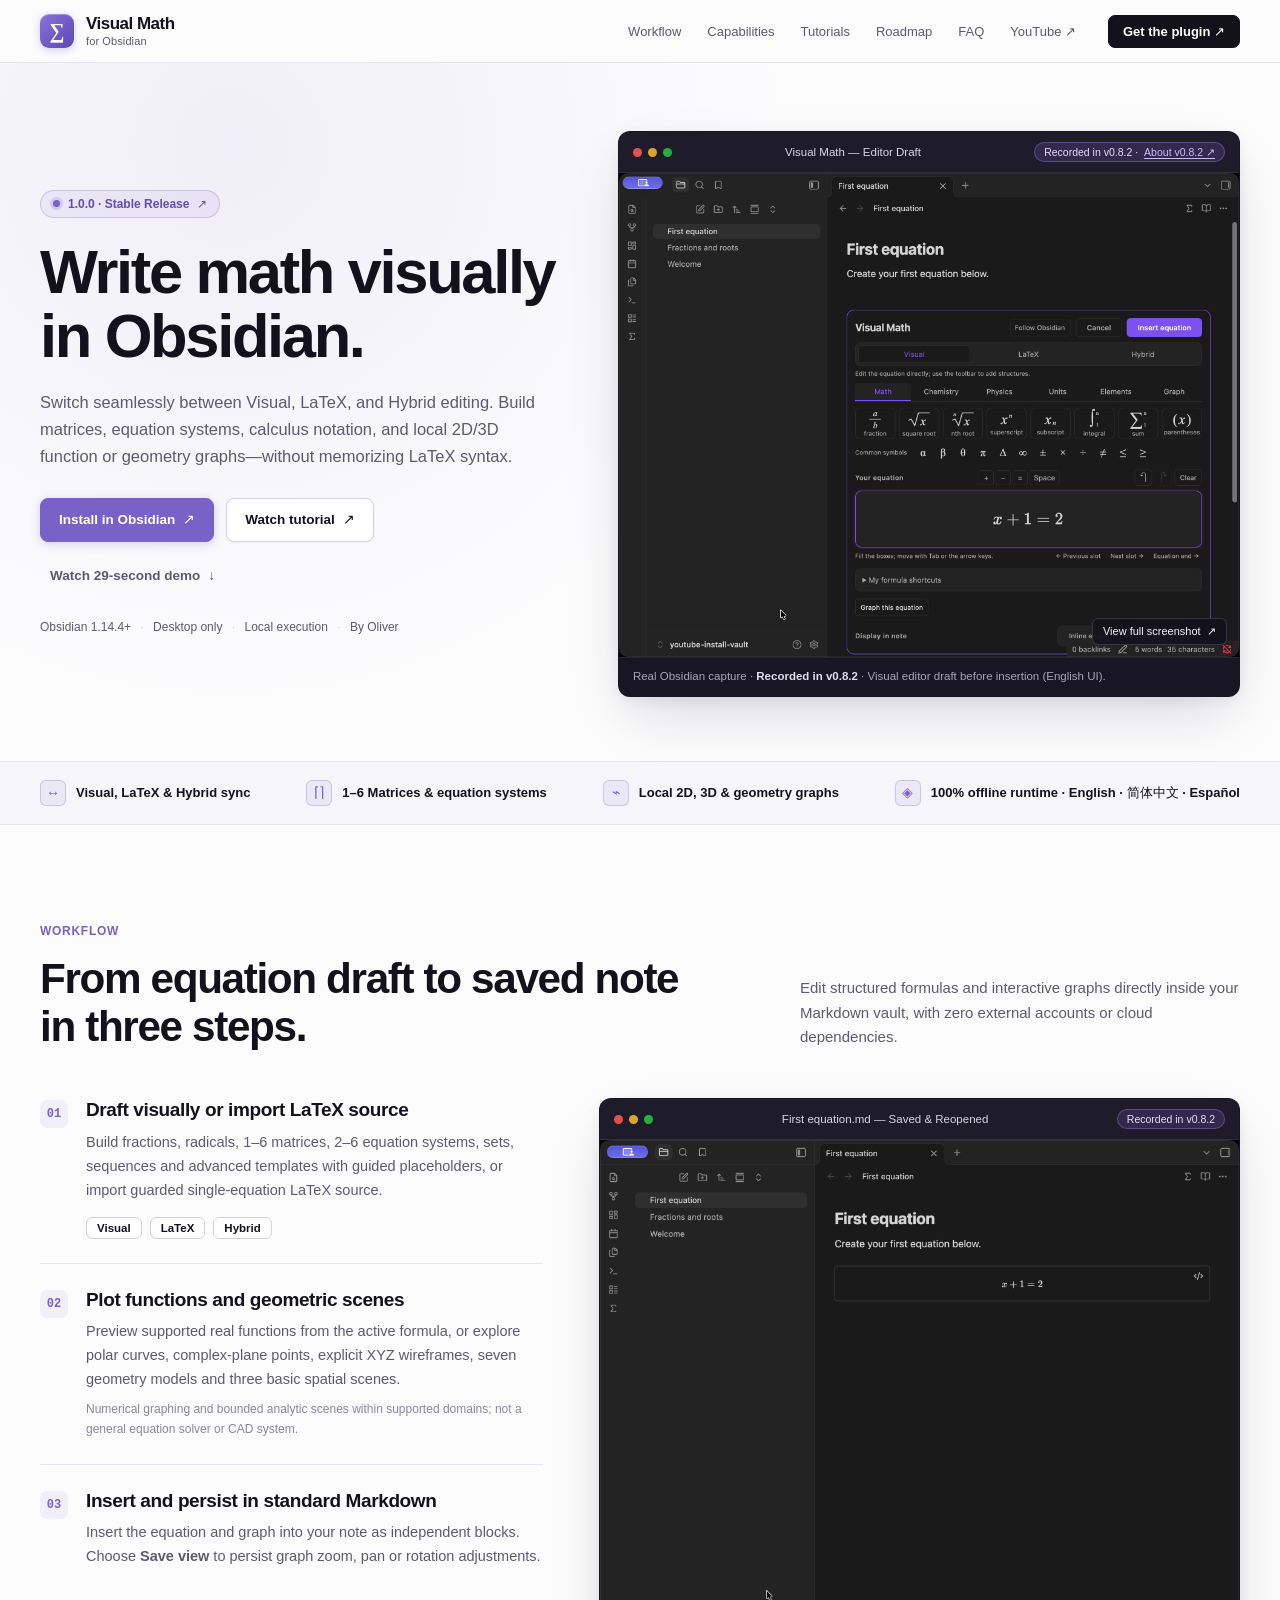
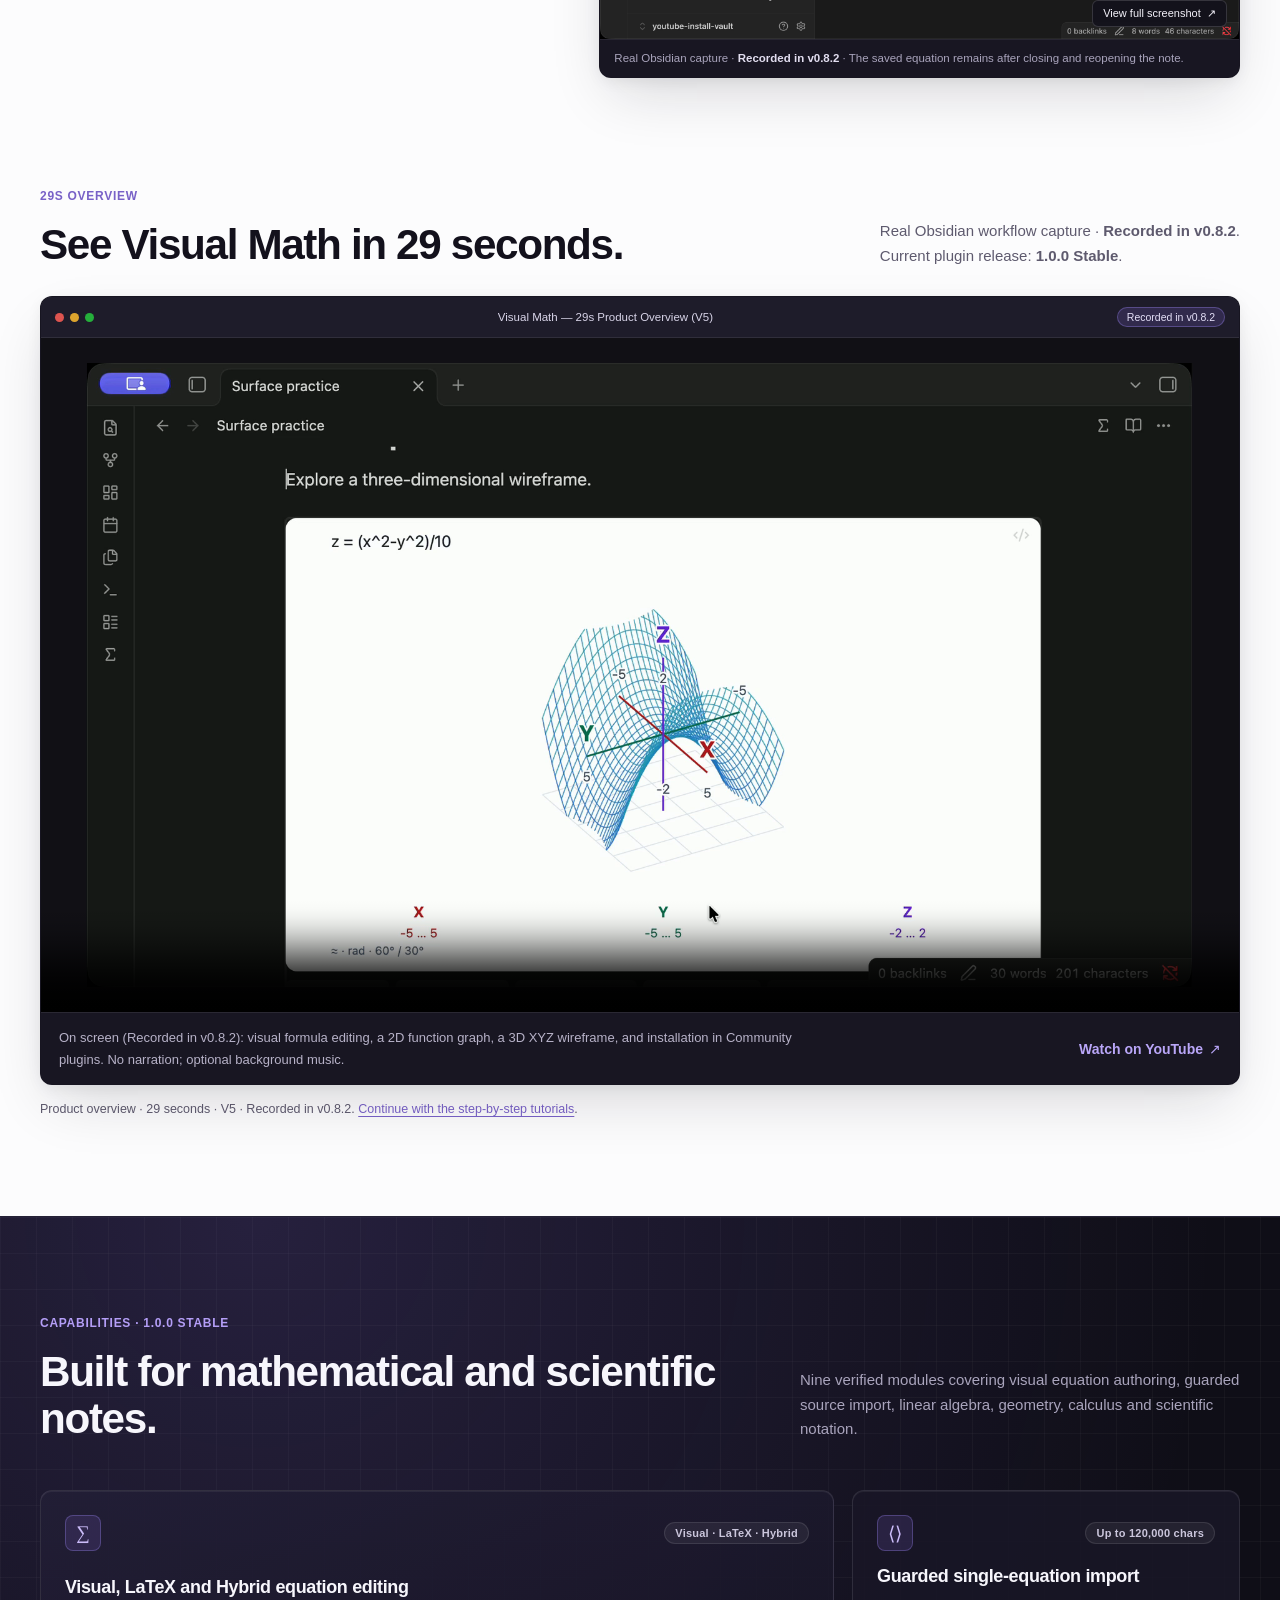
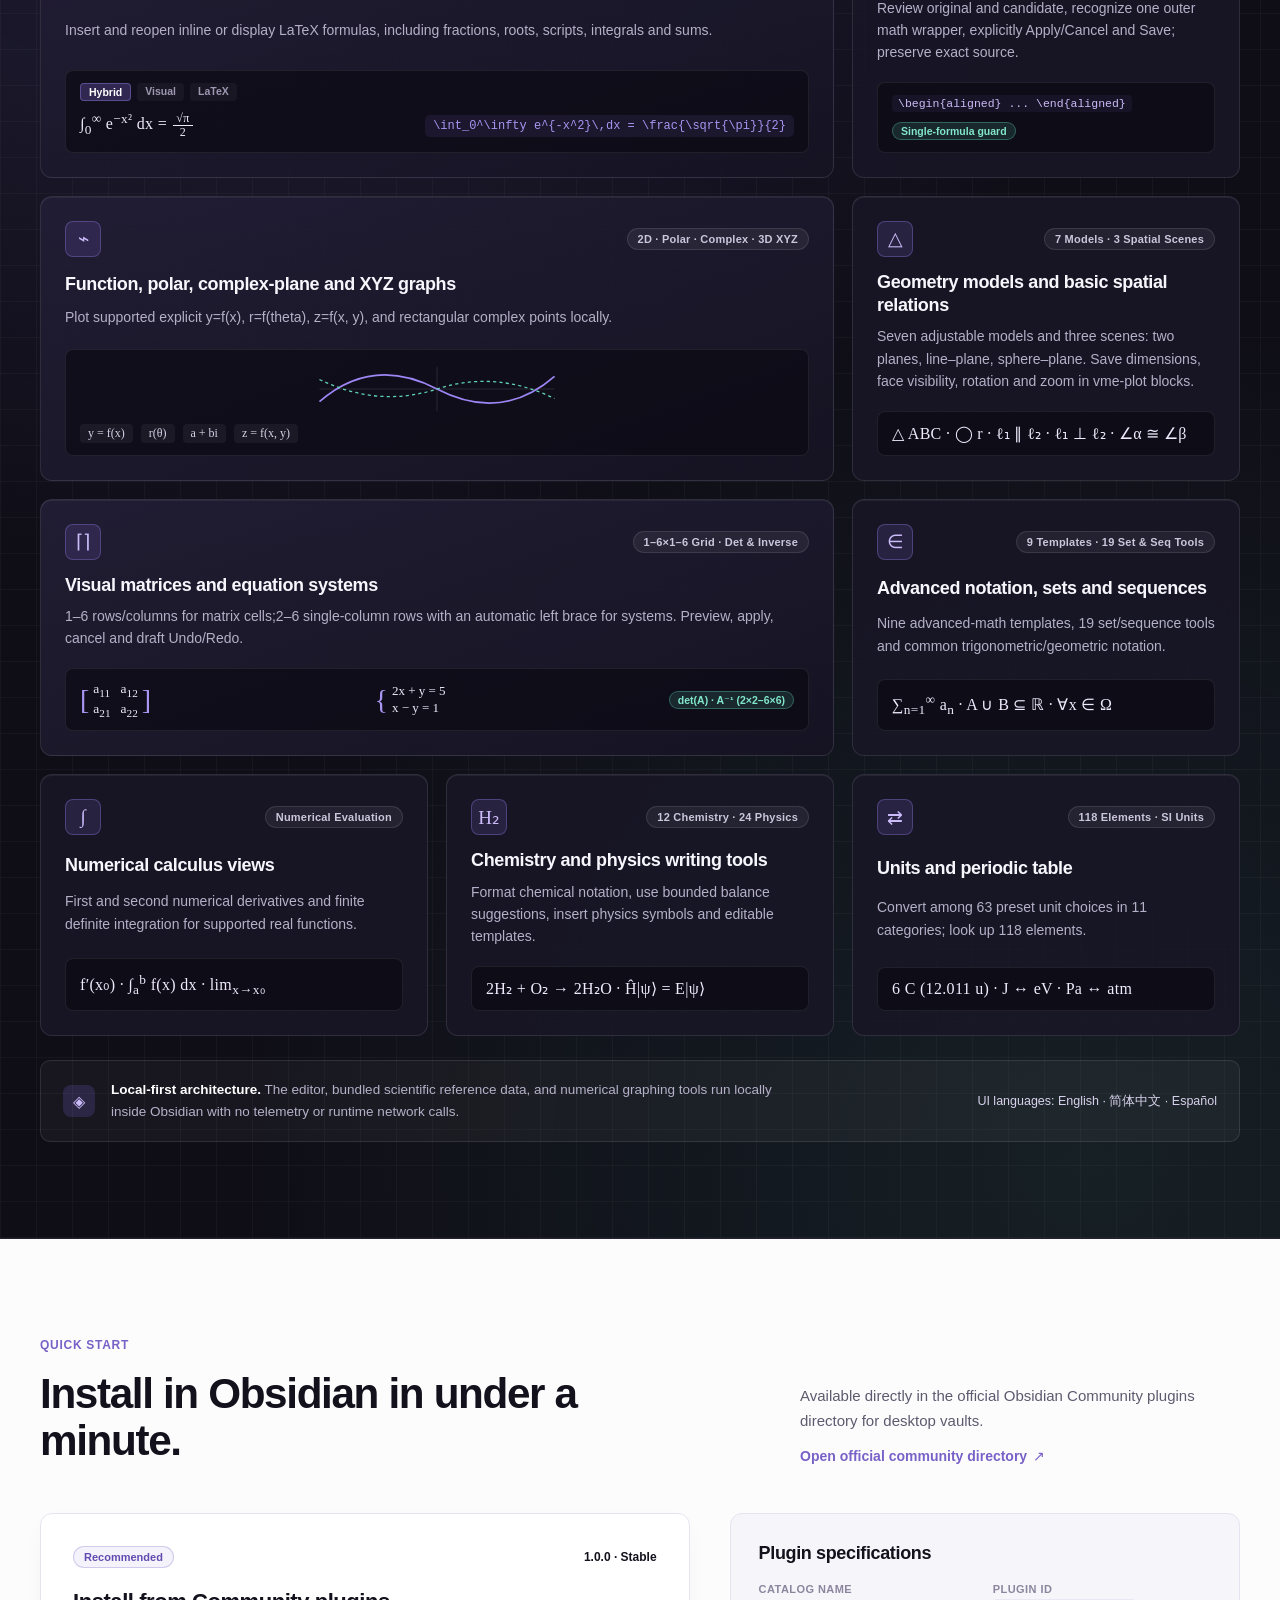
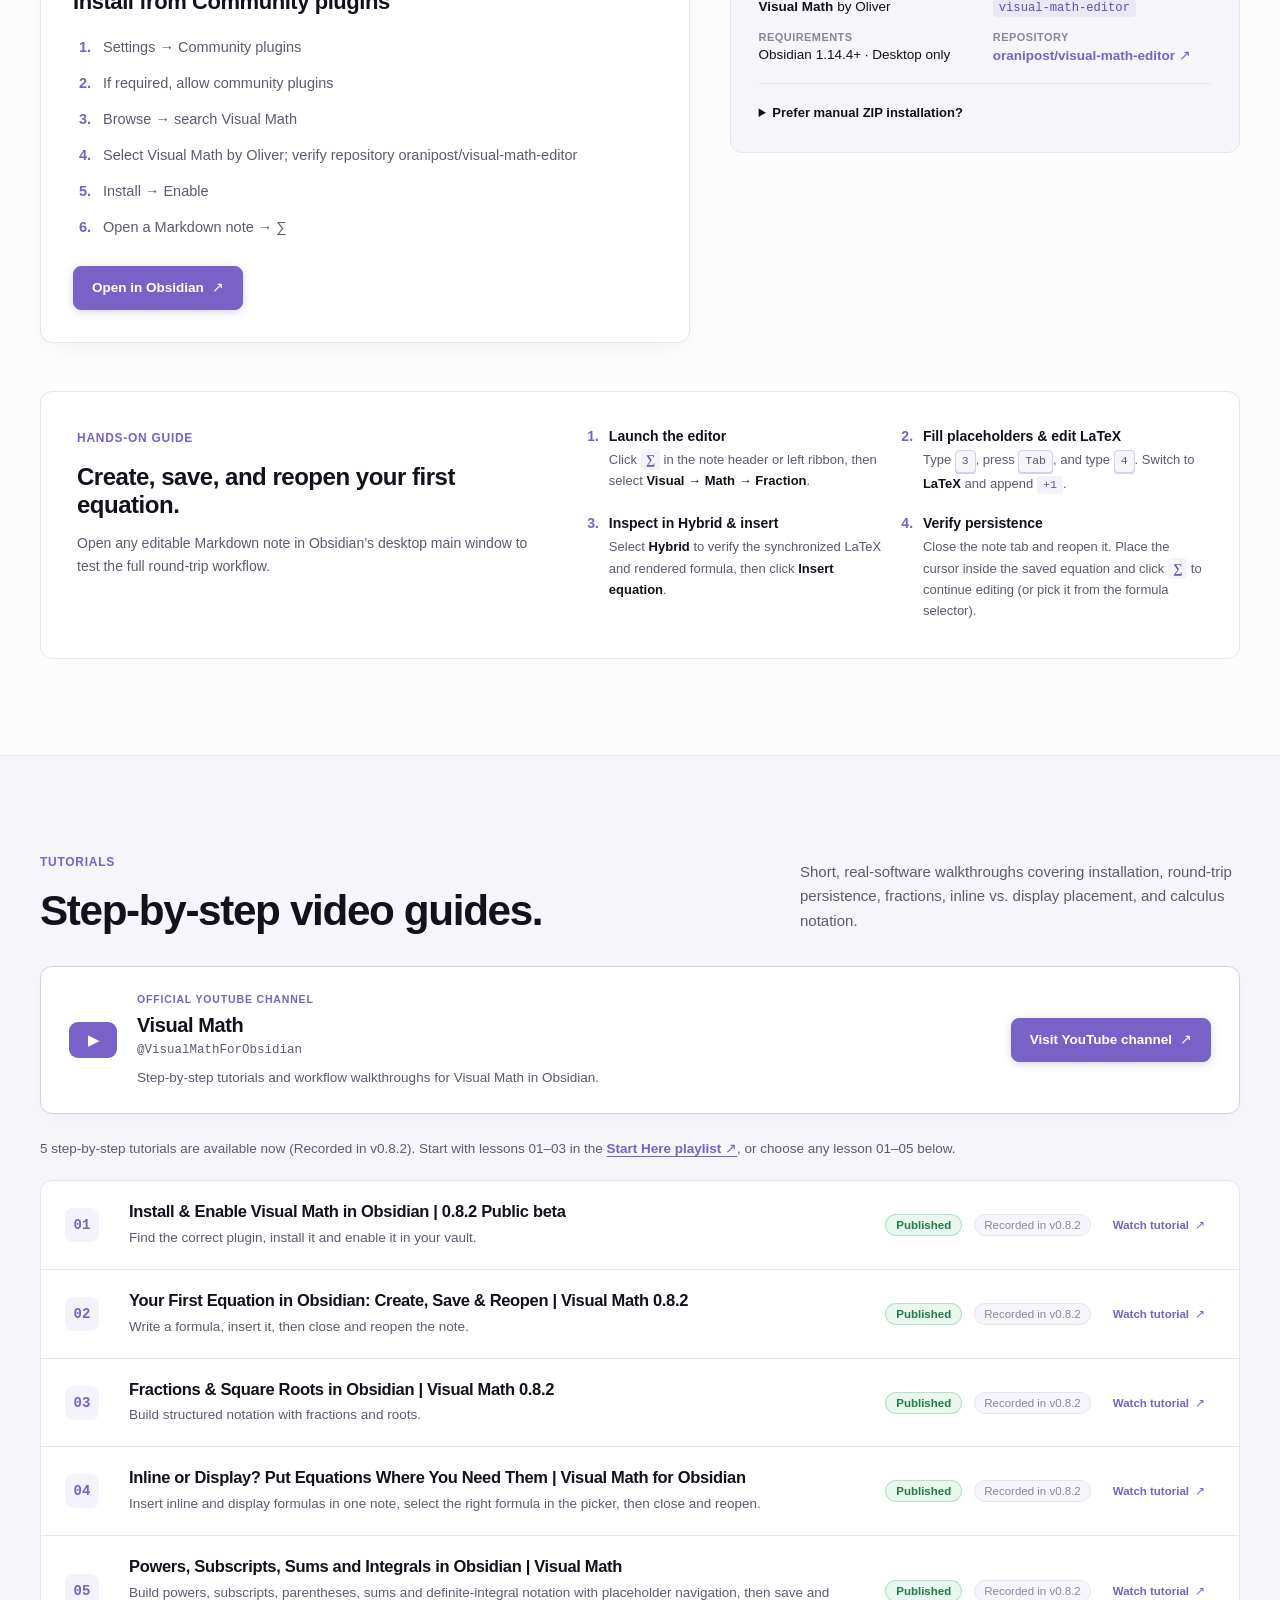
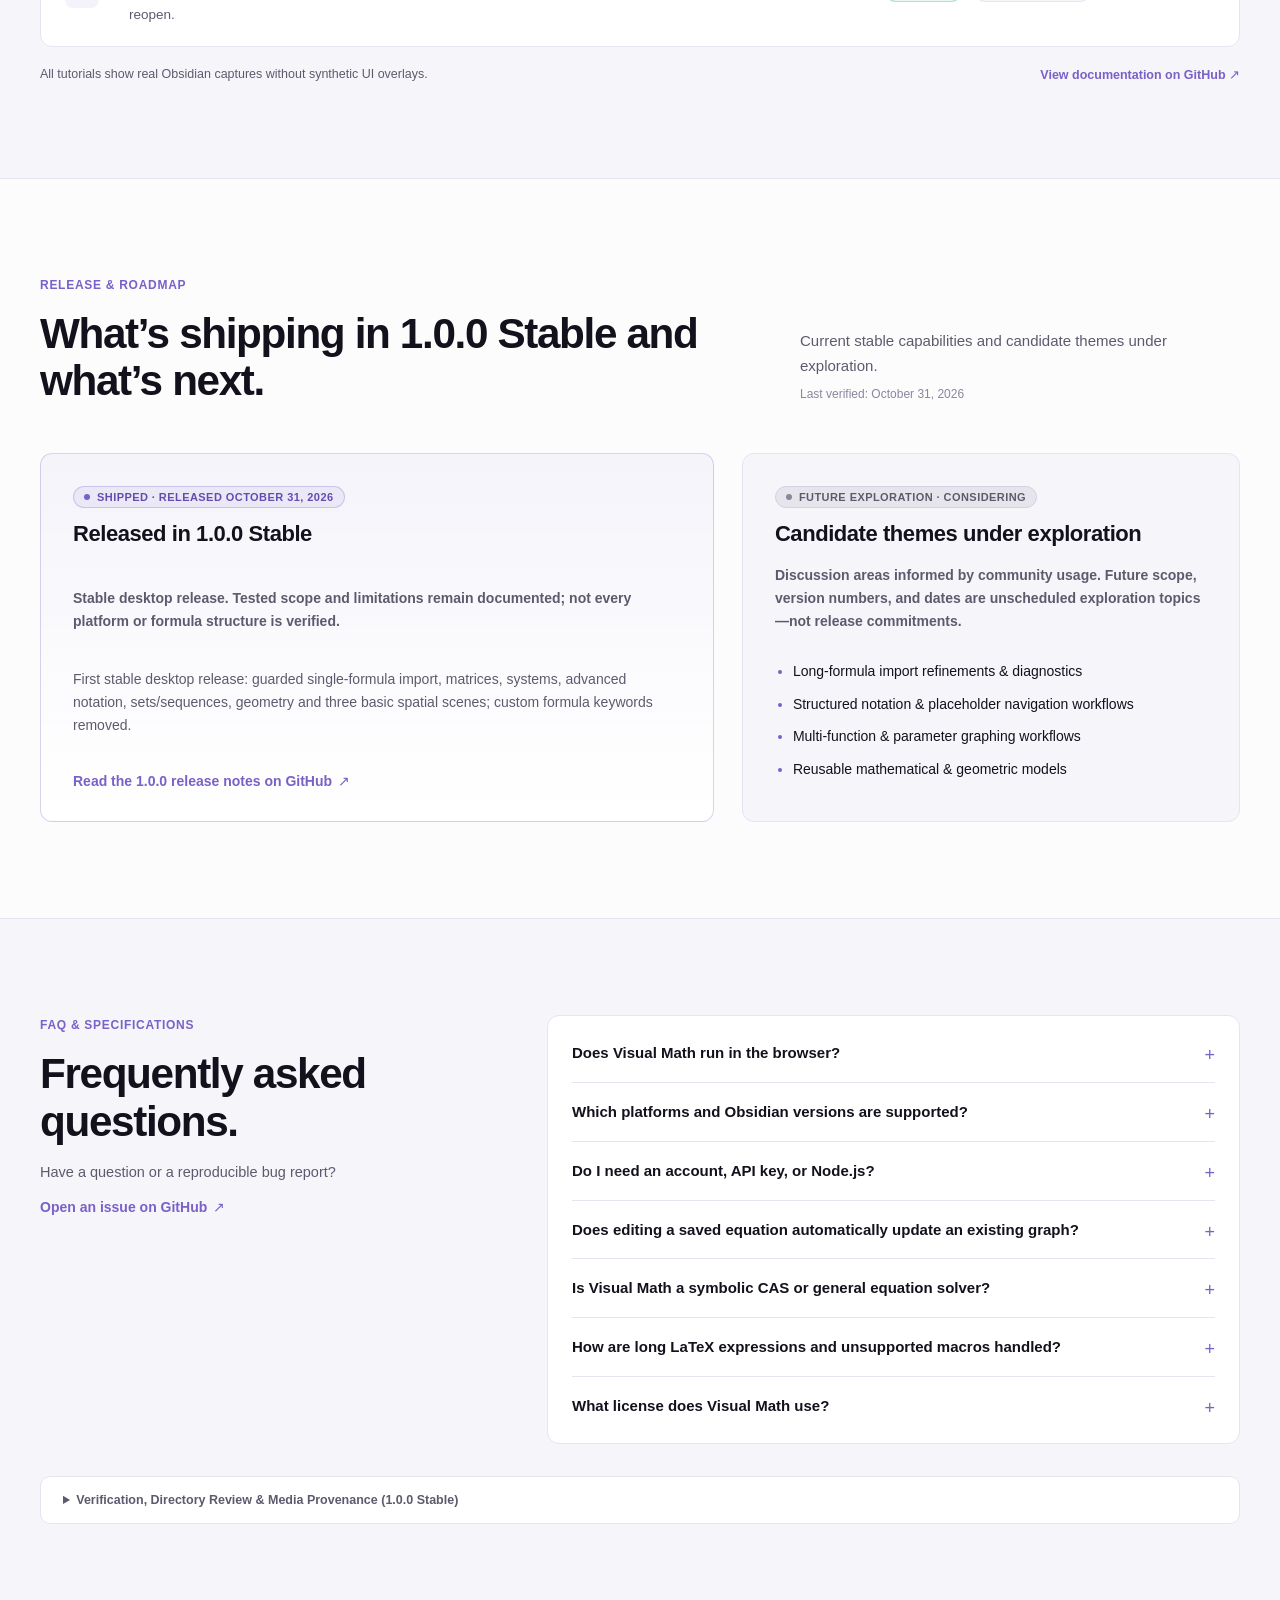
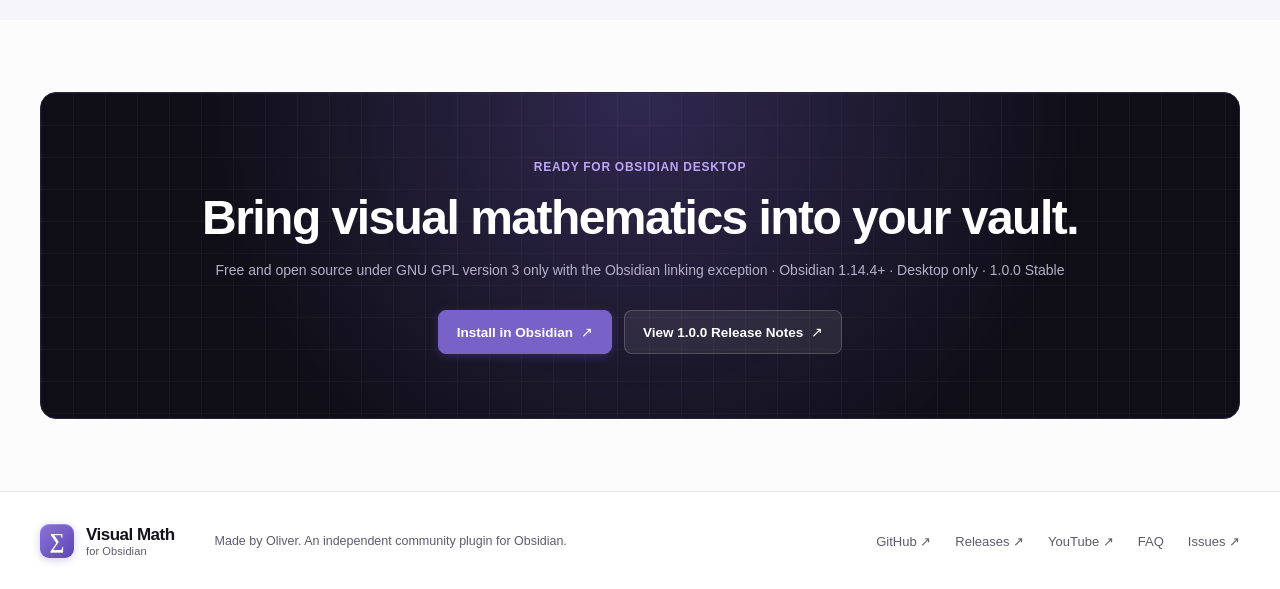
==== commit a05e9efc: "Redesign website with Obsidian Native Editorial aesthetic and Bento capabilities grid" ====
--- a/index.html
+++ b/index.html
@@ -3,17 +3,17 @@
 <head>
   <meta charset="utf-8">
   <meta name="viewport" content="width=device-width,initial-scale=1">
-  <title>Visual Math for Obsidian — Make room for the math.</title>
+  <title>Visual Math for Obsidian — Write math visually in Obsidian.</title>
   <meta name="description" content="Write equations, explore graphs and build scientific notes in Obsidian. Visual, LaTeX and Hybrid editing. 1.0.0 Stable for desktop.">
   <meta name="robots" content="index,follow">
-  <meta name="theme-color" content="#172d32">
+  <meta name="theme-color" content="#0f0e17">
   <meta property="og:type" content="website">
-  <meta property="og:title" content="Visual Math for Obsidian — Make room for the math.">
-  <meta property="og:description" content="Visual equations. Local graphs. Your Obsidian notes. 1.0.0 Stable.">
+  <meta property="og:title" content="Visual Math for Obsidian — Write math visually in Obsidian.">
+  <meta property="og:description" content="Visual equations, matrices, calculus and local graphs inside your Obsidian notes. 1.0.0 Stable.">
   <meta property="og:image" content="https://oranipost.github.io/visual-math/assets/share.png">
   <meta property="og:image:width" content="1200">
   <meta property="og:image:height" content="630">
-  <meta property="og:image:alt" content="Visual Math for Obsidian. Make room for the math. Desktop plugin.">
+  <meta property="og:image:alt" content="Visual Math for Obsidian. Write math visually in Obsidian. Desktop plugin.">
   <meta name="twitter:card" content="summary_large_image">
   <link rel="canonical" href="https://oranipost.github.io/visual-math/"><meta property="og:url" content="https://oranipost.github.io/visual-math/">
   <link rel="icon" href="assets/favicon.svg" type="image/svg+xml">
@@ -24,10 +24,18 @@
   <a class="skip-link" href="#main">Skip to content</a>
   <header class="site-header">
     <div class="header-inner">
-      <a href="#" class="wordmark" aria-label="Visual Math for Obsidian home">Visual Math<span>for Obsidian</span></a>
+      <a href="#" class="wordmark" aria-label="Visual Math for Obsidian home">
+        <span class="brand-mark" aria-hidden="true">∑</span>
+        <span class="brand-text">Visual Math<span>for Obsidian</span></span>
+      </a>
       <button class="menu-toggle" type="button" aria-expanded="false" aria-controls="navigation">Menu <span aria-hidden="true">☰</span></button>
       <nav id="navigation" aria-label="Main navigation">
-        <a href="#workflow">Overview</a><a href="#tutorials">Tutorials</a><a href="#roadmap">Roadmap</a><a href="https://www.youtube.com/@VisualMathForObsidian" aria-label="Official Visual Math YouTube channel">YouTube <span aria-hidden="true">↗</span></a>
+        <a href="#workflow">Workflow</a>
+        <a href="#features">Capabilities</a>
+        <a href="#tutorials">Tutorials</a>
+        <a href="#roadmap">Roadmap</a>
+        <a href="#faq">FAQ</a>
+        <a href="https://www.youtube.com/@VisualMathForObsidian" aria-label="Official Visual Math YouTube channel">YouTube <span aria-hidden="true">↗</span></a>
         <a class="nav-install" href="#install">Get the plugin <span aria-hidden="true">↗</span></a>
       </nav>
     </div>
@@ -35,78 +43,275 @@
   <main id="main" tabindex="-1">
     <section class="hero wrap" aria-labelledby="hero-title">
       <div class="hero-copy">
-        <a class="release-pill" href="https://github.com/oranipost/visual-math-editor/releases/tag/1.0.0"><span class="status-dot" aria-hidden="true"></span>1.0.0 · Stable <span aria-hidden="true">↗</span></a>
-        <h1 id="hero-title">Make room<br>for the <em>math.</em></h1>
-        <p class="hero-description">Turn the ideas in your head into equations in your notes. Write visually, work in LaTeX, and explore graphs — right inside Obsidian.</p>
-        <div class="actions"><a class="button primary" href="https://community.obsidian.md/plugins/visual-math-editor">Install in Obsidian <span aria-hidden="true">↗</span></a><a class="button text-button" href="https://www.youtube.com/watch?v=br9Tg2s-sqs">Watch tutorial <span aria-hidden="true">↗</span></a><a class="button text-button" href="#demo">Watch 29-second demo <span aria-hidden="true">↓</span></a></div>
-        <p class="requirements">Obsidian 1.14.4+ <span>·</span> Desktop only <span>·</span> By Oliver</p>
-      </div>
-      <figure class="hero-visual">
-        <div class="visual-label"><span>INSIDE YOUR NOTEBOOK</span><span aria-hidden="true">01 / 02</span></div>
+        <a class="release-pill" href="https://github.com/oranipost/visual-math-editor/releases/tag/1.0.0"><span class="status-dot" aria-hidden="true"></span>1.0.0 · Stable Release <span aria-hidden="true">↗</span></a>
+        <h1 id="hero-title">Write math visually in Obsidian.</h1>
+        <p class="hero-description">Switch seamlessly between Visual, LaTeX, and Hybrid editing. Build matrices, equation systems, calculus notation, and local 2D/3D function or geometry graphs—without memorizing LaTeX syntax.</p>
+        <div class="actions">
+          <a class="button primary" href="https://community.obsidian.md/plugins/visual-math-editor">Install in Obsidian <span aria-hidden="true">↗</span></a>
+          <a class="button secondary" href="https://www.youtube.com/watch?v=br9Tg2s-sqs">Watch tutorial <span aria-hidden="true">↗</span></a><a class="button text-button" href="#demo">Watch 29-second demo <span aria-hidden="true">↓</span></a>
+        </div>
+        <p class="requirements">Obsidian 1.14.4+ <span>·</span> Desktop only <span>·</span> Local execution <span>·</span> By Oliver</p>
+      </div>
+      <figure class="hero-visual window-frame">
+        <div class="window-bar">
+          <div class="window-dots" aria-hidden="true"><span></span><span></span><span></span></div>
+          <span class="window-title">Visual Math — Editor Draft</span>
+          <span class="capture-badge">Recorded in v0.8.2 · <a href="assets/visual-math-0.8.2-about.png">About v0.8.2 ↗</a></span>
+        </div>
         <a class="screenshot-link" href="assets/visual-math-0.8.2-visual-draft.png" aria-label="Open full Visual Math 0.8.2 editor screenshot">
           <img src="assets/visual-math-0.8.2-visual-draft.png" width="2048" height="1600" fetchpriority="high" alt="Real Obsidian screenshot: Visual Math 0.8.2 English Visual editor with an x plus one equals two draft, before insertion.">
           <span class="expand-label">View full screenshot <span aria-hidden="true">↗</span></span>
         </a>
-        <figcaption><span class="capture-dot" aria-hidden="true"></span>Real Obsidian capture · <strong>Recorded in v0.8.2</strong> · English UI<br><span>Visual editor draft before insertion. <a href="assets/visual-math-0.8.2-about.png">View v0.8.2 capture ↗</a></span></figcaption>
+        <figcaption class="window-caption">Real Obsidian capture · <strong>Recorded in v0.8.2</strong> · Visual editor draft before insertion (English UI).</figcaption>
       </figure>
     </section>
 
-    <div class="principles"><div class="wrap principles-inner"><span><span aria-hidden="true">↔</span> Three ways to write</span><span><span aria-hidden="true">⌁</span> Graphs in your notes</span><span><span aria-hidden="true">◈</span> Runs locally</span><span><span aria-hidden="true">文</span> Three interface languages</span></div></div>
+    <div class="principles">
+      <div class="wrap principles-inner">
+        <span><span class="principle-icon" aria-hidden="true">↔</span> Visual, LaTeX &amp; Hybrid sync</span>
+        <span><span class="principle-icon" aria-hidden="true">⌈⌉</span> 1–6 Matrices &amp; equation systems</span>
+        <span><span class="principle-icon" aria-hidden="true">⌁</span> Local 2D, 3D &amp; geometry graphs</span>
+        <span><span class="principle-icon" aria-hidden="true">◈</span> 100% offline runtime · English · 简体中文 · Español</span>
+      </div>
+    </div>
 
     <section id="workflow" class="section wrap workflow" aria-labelledby="workflow-title">
-      <div class="section-intro"><div><p class="eyebrow">THINK ON THE PAGE</p><h2 id="workflow-title">From a formula<br>to a clearer idea.</h2></div><p>Keep the working where it belongs.<br>Alongside your thoughts, in your own vault.</p></div>
+      <div class="section-intro">
+        <div>
+          <p class="eyebrow">Workflow</p>
+          <h2 id="workflow-title">From equation draft to saved note in three steps.</h2>
+        </div>
+        <p>Edit structured formulas and interactive graphs directly inside your Markdown vault, with zero external accounts or cloud dependencies.</p>
+      </div>
       <div class="workflow-grid">
         <div class="workflow-notes">
-          <article><span class="step-number">01</span><div><h3>Write it your way.</h3><p>Build fractions, 1–6 matrices, 2–6 equation systems, sets, sequences and advanced templates visually, or import guarded single-equation LaTeX source. Use Hybrid to see both together, with one equation draft.</p><div class="mode-list" aria-label="Available editing modes"><span>Visual</span><span>LaTeX</span><span>Hybrid</span></div></div></article>
-          <article><span class="step-number">02</span><div><h3>See the shape of it.</h3><p>Preview supported functions from the current equation. Explore polar curves, complex points, explicit XYZ wireframes, seven adjustable geometry models and three basic spatial scenes.</p><p class="fine-print">Numerical graphing and bounded analytic scenes within supported domains; not a general equation solver or CAD system.</p></div></article>
-          <article><span class="step-number">03</span><div><h3>Keep the result.</h3><p>Insert the equation and graph into your note. They become independent blocks. Choose <strong>Save view</strong> to keep graph navigation changes.</p></div></article>
-        </div>
-        <figure class="workflow-image"><a href="assets/visual-math-0.8.2-saved-note-reopened.png" aria-label="Open full saved and reopened equation screenshot"><img src="assets/visual-math-0.8.2-saved-note-reopened.png" width="2048" height="1600" loading="lazy" alt="Real Obsidian screenshot: the First equation note showing the saved x plus one equals two formula after closing and reopening in Visual Math 0.8.2."></a><figcaption>Real Obsidian capture · <strong>Recorded in v0.8.2</strong> · macOS, English UI.<br>The saved equation remains after closing and reopening the note.</figcaption></figure>
-      </div>
-      <aside class="recording-note"><span class="recording-symbol" aria-hidden="true">▶</span><div><strong>A quick look. A place to start.</strong><p>Watch the product overview below (Recorded in v0.8.2), then follow the written guide for your first equation.</p></div><a href="#first-equation">Try your first equation <span aria-hidden="true">↓</span></a></aside>
-    </section>
-
-    <section id="demo" class="section wrap demo-section" aria-labelledby="demo-title"><div class="section-intro"><div><p class="eyebrow">A QUICK LOOK INSIDE</p><h2 id="demo-title">See it in 29 seconds.</h2></div><p>Real Obsidian footage · <strong>Recorded in v0.8.2</strong>.<br>Current plugin release: 1.0.0 · Stable.</p></div><figure class="promo-figure"><video controls muted playsinline preload="none" width="1920" height="1080" poster="assets/visual-math-0.8.2-promo-poster.png" tabindex="0" aria-label="Visual Math promotional video (Recorded in v0.8.2)" aria-describedby="demo-summary"><source src="assets/visual-math-0.8.2-promo-v5.mp4" type="video/mp4"><p>Your browser cannot play this video. <a href="https://www.youtube.com/watch?v=427skTbfpyw">Watch the overview on YouTube</a>.</p></video><figcaption><p id="demo-summary">On screen (Recorded in v0.8.2): visual formula editing, a function graph, an XYZ wireframe, and installation in Community plugins. No narration; optional background music.</p><a class="inline-link" href="https://www.youtube.com/watch?v=427skTbfpyw">Watch on YouTube <span aria-hidden="true">↗</span></a></figcaption></figure><p class="demo-footnote">Product overview · 29 seconds · V5 · Recorded in v0.8.2. <a href="#tutorials">Continue with the step-by-step tutorials</a>.</p></section>
-
-    <section id="features" class="section features-section" aria-labelledby="features-title"><div class="wrap">
-      <div class="section-intro"><div><p class="eyebrow">A TOOLKIT FOR SCIENTIFIC NOTES</p><h2 id="features-title">More of the working.<br>Less of the friction.</h2></div><p>Nine focused capabilities in 1.0.0 Stable —<br>from guarded formula import to matrices, geometry and local graphs.</p></div>
-      <div class="feature-grid"><article class="feature-card"><span class="feature-icon" aria-hidden="true">∑</span><h3>Visual, LaTeX and Hybrid equation editing</h3><p>Insert and reopen inline or display LaTeX formulas, including fractions, roots, scripts, integrals and sums.</p><details><summary>Scope &amp; limits</summary><p>Unknown macros and complex TeX may require source editing.</p></details></article><article class="feature-card"><span class="feature-icon" aria-hidden="true">⌁</span><h3>Function, polar, complex-plane and XYZ graphs</h3><p>Plot supported explicit y=f(x), r=f(theta), z=f(x,y), and rectangular complex points locally.</p><details><summary>Scope &amp; limits</summary><p>Numerical approximations; no general implicit/parametric solver, symbolic algebra, overlays or sliders.</p></details></article><article class="feature-card"><span class="feature-icon" aria-hidden="true">∫</span><h3>Numerical calculus views</h3><p>First and second numerical derivatives and finite definite integration for supported real functions.</p><details><summary>Scope &amp; limits</summary><p>Not symbolic differentiation/integration; finite increasing continuous intervals only.</p></details></article><article class="feature-card"><span class="feature-icon" aria-hidden="true">H₂</span><h3>Chemistry and physics writing tools</h3><p>Format chemical notation, use bounded balance suggestions, insert physics symbols and editable templates.</p><details><summary>Scope &amp; limits</summary><p>Balance suggestions do not establish reaction feasibility; no molecular or physics simulation.</p></details></article><article class="feature-card"><span class="feature-icon" aria-hidden="true">⇄</span><h3>Units and periodic table</h3><p>Convert among 63 preset unit choices in 11 categories; look up 118 elements.</p><details><summary>Scope &amp; limits</summary><p>Within-category preset conversion and local reference data; no arbitrary dimensional analysis.</p></details></article><article class="feature-card"><span class="feature-icon" aria-hidden="true">⟨⟩</span><h3>Guarded single-equation import</h3><p>Review original and candidate, recognize one outer math wrapper, explicitly Apply/Cancel and Save; preserve exact source.</p><details><summary>Scope &amp; limits</summary><p>8192 UTF-16 original-input units; visual budget4096 plus structural limits. Longer valid or unknown notation is source-only, not full visual support. No batch/file/OCR/document import or mathematical repair.</p></details></article><article class="feature-card"><span class="feature-icon" aria-hidden="true">⌈⌉</span><h3>Visual matrices and equation systems</h3><p>1–6 rows/columns for matrix cells;2–6 single-column rows with an automatic left brace for systems. Preview, apply, cancel and draft Undo/Redo.</p><details><summary>Scope &amp; limits</summary><p>Notation editing, not matrix calculation or an equation solver. Native1.0.0 acceptance targeted a two-row system; broader matrix behavior passed components.</p></details></article><article class="feature-card"><span class="feature-icon" aria-hidden="true">∈</span><h3>Advanced notation, sets and sequences</h3><p>Nine advanced-math templates,19 set/sequence tools and common trigonometric/geometric notation.</p><details><summary>Scope &amp; limits</summary><p>Editable notation without symbolic evaluation or proofs.</p></details></article><article class="feature-card"><span class="feature-icon" aria-hidden="true">△</span><h3>Geometry models and basic spatial relations</h3><p>Seven adjustable models and three scenes: two planes,line–plane,sphere–plane. Save dimensions,face visibility,rotation and zoom in vme-plot blocks.</p><details><summary>Scope &amp; limits</summary><p>Fixed bounded analytic scenes; no arbitrary solid intersections or CAD.1.0.0 passed component/logic round trips; historical representative native evidence remains version-specific.</p></details></article></div>
-      <div class="local-note"><span aria-hidden="true">◈</span><p><strong>Your workspace stays local.</strong> No runtime account or network connection is required. Downloading and installing the plugin needs access to its distribution source.</p><p class="language-note">English · 简体中文 · Español</p></div>
-    </div></section>
+          <article>
+            <span class="step-number">01</span>
+            <div>
+              <h3>Draft visually or import LaTeX source</h3>
+              <p>Build fractions, radicals, 1–6 matrices, 2–6 equation systems, sets, sequences and advanced templates with guided placeholders, or import guarded single-equation LaTeX source.</p>
+              <div class="mode-list" aria-label="Available editing modes"><span>Visual</span><span>LaTeX</span><span>Hybrid</span></div>
+            </div>
+          </article>
+          <article>
+            <span class="step-number">02</span>
+            <div>
+              <h3>Plot functions and geometric scenes</h3>
+              <p>Preview supported real functions from the active formula, or explore polar curves, complex-plane points, explicit XYZ wireframes, seven geometry models and three basic spatial scenes.</p>
+              <p class="fine-print">Numerical graphing and bounded analytic scenes within supported domains; not a general equation solver or CAD system.</p>
+            </div>
+          </article>
+          <article>
+            <span class="step-number">03</span>
+            <div>
+              <h3>Insert and persist in standard Markdown</h3>
+              <p>Insert the equation and graph into your note as independent blocks. Choose <strong>Save view</strong> to persist graph zoom, pan or rotation adjustments.</p>
+            </div>
+          </article>
+        </div>
+        <figure class="workflow-image window-frame">
+          <div class="window-bar">
+            <div class="window-dots" aria-hidden="true"><span></span><span></span><span></span></div>
+            <span class="window-title">First equation.md — Saved &amp; Reopened</span>
+            <span class="capture-badge">Recorded in v0.8.2</span>
+          </div>
+          <a class="screenshot-link" href="assets/visual-math-0.8.2-saved-note-reopened.png" aria-label="Open full saved and reopened equation screenshot">
+            <img src="assets/visual-math-0.8.2-saved-note-reopened.png" width="2048" height="1600" loading="lazy" alt="Real Obsidian screenshot: the First equation note showing the saved x plus one equals two formula after closing and reopening in Visual Math 0.8.2.">
+            <span class="expand-label">View full screenshot <span aria-hidden="true">↗</span></span>
+          </a>
+          <figcaption class="window-caption">Real Obsidian capture · <strong>Recorded in v0.8.2</strong> · The saved equation remains after closing and reopening the note.</figcaption>
+        </figure>
+      </div>
+    </section>
+
+    <section id="demo" class="section wrap demo-section" aria-labelledby="demo-title"><div class="section-intro"><div><p class="eyebrow">29s Overview</p><h2 id="demo-title">See Visual Math in 29 seconds.</h2></div><p>Real Obsidian workflow capture · <strong>Recorded in v0.8.2</strong>.<br>Current plugin release: <strong>1.0.0 Stable</strong>.</p></div><figure class="promo-figure window-frame window-frame-dark"><div class="window-bar"><div class="window-dots" aria-hidden="true"><span></span><span></span><span></span></div><span class="window-title">Visual Math — 29s Product Overview (V5)</span><span class="capture-badge">Recorded in v0.8.2</span></div><video controls muted playsinline preload="none" width="1920" height="1080" poster="assets/visual-math-0.8.2-promo-poster.png" tabindex="0" aria-label="Visual Math promotional video (Recorded in v0.8.2)" aria-describedby="demo-summary"><source src="assets/visual-math-0.8.2-promo-v5.mp4" type="video/mp4"><p>Your browser cannot play this video. <a href="https://www.youtube.com/watch?v=427skTbfpyw">Watch the overview on YouTube</a>.</p></video><figcaption class="promo-caption"><p id="demo-summary">On screen (Recorded in v0.8.2): visual formula editing, a 2D function graph, a 3D XYZ wireframe, and installation in Community plugins. No narration; optional background music.</p><a class="inline-link" href="https://www.youtube.com/watch?v=427skTbfpyw">Watch on YouTube <span aria-hidden="true">↗</span></a></figcaption></figure><p class="demo-footnote">Product overview · 29 seconds · V5 · Recorded in v0.8.2. <a href="#tutorials">Continue with the step-by-step tutorials</a>.</p></section>
+
+    <section id="features" class="section features-section" aria-labelledby="features-title">
+      <div class="wrap">
+        <div class="section-intro">
+          <div>
+            <p class="eyebrow">Capabilities · 1.0.0 Stable</p>
+            <h2 id="features-title">Built for mathematical and scientific notes.</h2>
+          </div>
+          <p>Nine verified modules covering visual equation authoring, guarded source import, linear algebra, geometry, calculus and scientific notation.</p>
+        </div>
+        <div class="bento-grid"><article class="feature-card bento-span-2 bento-featured"><div class="bento-top"><span class="feature-icon" aria-hidden="true">∑</span><span class="bento-tag">Visual · LaTeX · Hybrid</span></div><h3>Visual, LaTeX and Hybrid equation editing</h3><p>Insert and reopen inline or display LaTeX formulas, including fractions, roots, scripts, integrals and sums.</p><div class="bento-preview preview-modes" aria-hidden="true"><div class="preview-tabs"><span class="active">Hybrid</span><span>Visual</span><span>LaTeX</span></div><div class="preview-split"><div class="math-serif">∫<sub>0</sub><sup>∞</sup> e<sup>−x²</sup> dx = <span class="frac"><span>√π</span><span>2</span></span></div><code>\int_0^\infty e^{-x^2}\,dx = \frac{\sqrt{\pi}}{2}</code></div></div></article><article class="feature-card bento-compact"><div class="bento-top"><span class="feature-icon" aria-hidden="true">⟨⟩</span><span class="bento-tag">Up to 120,000 chars</span></div><h3>Guarded single-equation import</h3><p>Review original and candidate, recognize one outer math wrapper, explicitly Apply/Cancel and Save; preserve exact source.</p><div class="bento-preview preview-code" aria-hidden="true"><code>\begin{aligned} ... \end{aligned}</code><span class="guard-pill">Single-formula guard</span></div></article><article class="feature-card bento-span-2 bento-featured"><div class="bento-top"><span class="feature-icon" aria-hidden="true">⌁</span><span class="bento-tag">2D · Polar · Complex · 3D XYZ</span></div><h3>Function, polar, complex-plane and XYZ graphs</h3><p>Plot supported explicit y=f(x), r=f(theta), z=f(x, y), and rectangular complex points locally.</p><div class="bento-preview preview-graph" aria-hidden="true"><svg viewBox="0 0 320 68" fill="none"><line x1="12" y1="34" x2="308" y2="34" stroke="rgba(255,255,255,0.14)" stroke-width="1"/><line x1="160" y1="6" x2="160" y2="62" stroke="rgba(255,255,255,0.14)" stroke-width="1"/><path d="M12 50 C 60 8, 110 8, 160 34 C 210 60, 260 60, 308 18" stroke="#9d86f5" stroke-width="2.2" fill="none"/><path d="M12 22 Q 86 58, 160 34 T 308 46" stroke="#5ed3b6" stroke-width="1.6" stroke-dasharray="4 4" fill="none"/></svg><div class="preview-chips"><span>y = f(x)</span><span>r(θ)</span><span>a + bi</span><span>z = f(x, y)</span></div></div></article><article class="feature-card bento-compact"><div class="bento-top"><span class="feature-icon" aria-hidden="true">△</span><span class="bento-tag">7 Models · 3 Spatial Scenes</span></div><h3>Geometry models and basic spatial relations</h3><p>Seven adjustable models and three scenes: two planes, line–plane, sphere–plane. Save dimensions, face visibility, rotation and zoom in vme-plot blocks.</p><div class="bento-preview preview-math" aria-hidden="true"><span class="math-serif">△ ABC · ◯ r · ℓ₁ ∥ ℓ₂ · ℓ₁ ⊥ ℓ₂ · ∠α ≅ ∠β</span></div></article><article class="feature-card bento-span-2 bento-featured"><div class="bento-top"><span class="feature-icon" aria-hidden="true">⌈⌉</span><span class="bento-tag">1–6×1–6 Grid · Det & Inverse</span></div><h3>Visual matrices and equation systems</h3><p>1–6 rows/columns for matrix cells;2–6 single-column rows with an automatic left brace for systems. Preview, apply, cancel and draft Undo/Redo.</p><div class="bento-preview preview-matrix" aria-hidden="true"><div class="math-matrix"><span class="bracket">[</span><div class="cells"><span>a<sub>11</sub></span><span>a<sub>12</sub></span><span>a<sub>21</sub></span><span>a<sub>22</sub></span></div><span class="bracket">]</span></div><div class="math-system"><span class="brace">{</span><div class="eqs"><span>2x + y = 5</span><span>x − y = 1</span></div></div><span class="guard-pill">det(A) · A⁻¹ (2×2–6×6)</span></div></article><article class="feature-card bento-compact"><div class="bento-top"><span class="feature-icon" aria-hidden="true">∈</span><span class="bento-tag">9 Templates · 19 Set & Seq Tools</span></div><h3>Advanced notation, sets and sequences</h3><p>Nine advanced-math templates, 19 set/sequence tools and common trigonometric/geometric notation.</p><div class="bento-preview preview-math" aria-hidden="true"><span class="math-serif">∑<sub>n=1</sub><sup>∞</sup> a<sub>n</sub> · A ∪ B ⊆ ℝ · ∀x ∈ Ω</span></div></article><article class="feature-card bento-compact"><div class="bento-top"><span class="feature-icon" aria-hidden="true">∫</span><span class="bento-tag">Numerical Evaluation</span></div><h3>Numerical calculus views</h3><p>First and second numerical derivatives and finite definite integration for supported real functions.</p><div class="bento-preview preview-math" aria-hidden="true"><span class="math-serif">f′(x₀) · ∫<sub>a</sub><sup>b</sup> f(x) dx · lim<sub>x→x₀</sub></span></div></article><article class="feature-card bento-compact"><div class="bento-top"><span class="feature-icon" aria-hidden="true">H₂</span><span class="bento-tag">12 Chemistry · 24 Physics</span></div><h3>Chemistry and physics writing tools</h3><p>Format chemical notation, use bounded balance suggestions, insert physics symbols and editable templates.</p><div class="bento-preview preview-math" aria-hidden="true"><span class="math-serif">2H₂ + O₂ → 2H₂O · Ĥ|ψ⟩ = E|ψ⟩</span></div></article><article class="feature-card bento-compact"><div class="bento-top"><span class="feature-icon" aria-hidden="true">⇄</span><span class="bento-tag">118 Elements · SI Units</span></div><h3>Units and periodic table</h3><p>Convert among 63 preset unit choices in 11 categories; look up 118 elements.</p><div class="bento-preview preview-math" aria-hidden="true"><span class="math-serif">6 C (12.011 u) · J ↔ eV · Pa ↔ atm</span></div></article></div>
+        <div class="local-note">
+          <span class="local-badge" aria-hidden="true">◈</span>
+          <p><strong>Local-first architecture.</strong> The editor, bundled scientific reference data, and numerical graphing tools run locally inside Obsidian with no telemetry or runtime network calls.</p>
+          <p class="language-note">UI languages: English · 简体中文 · Español</p>
+        </div>
+      </div>
+    </section>
 
     <section id="install" class="section wrap" aria-labelledby="install-title">
-      <div class="section-intro"><div><p class="eyebrow">START HERE</p><h2 id="install-title">A small addition.<br>A new way to take notes.</h2></div><div><p>Visual Math is an Obsidian desktop plugin.<br>Install it in the vault you want to use.</p><a class="inline-link" href="https://community.obsidian.md/plugins/visual-math-editor">Open official community directory <span aria-hidden="true">↗</span></a></div></div>
-      <div class="install-layout"><div class="install-card"><div class="card-topline"><span class="tag">Recommended</span><span>1.0.0 · Stable</span></div><h3>Install from Community plugins</h3><ol class="install-steps"><li>Settings → Community plugins</li><li>If required, allow community plugins</li><li>Browse → search Visual Math</li><li>Select Visual Math by Oliver; verify repository oranipost/visual-math-editor</li><li>Install → Enable</li><li>Open a Markdown note → ∑</li></ol><a class="button primary" href="https://community.obsidian.md/plugins/visual-math-editor">Find Visual Math <span aria-hidden="true">↗</span></a></div><aside class="install-aside"><h3>Make sure it’s the right one.</h3><dl><dt>Plugin ID</dt><dd><code>visual-math-editor</code></dd><dt>Repository</dt><dd><a href="https://github.com/oranipost/visual-math-editor">oranipost/visual-math-editor <span aria-hidden="true">↗</span></a></dd><dt>Requires</dt><dd>Obsidian 1.14.4+ · Desktop</dd><dt>Directory review (1.0.0)</dt><dd>Automated scan: Completed · Health Excellent · Review Satisfactory (6 passed, 15 nonblocking warnings, 0 errors; not manual security certification)</dd></dl><p>Search for <strong>Visual Math</strong> by <strong>Oliver</strong>. Check the repository and ID, then check your installed version in Settings.</p><details class="manual-install"><summary>Prefer to install manually?</summary><p>Download the compiled <strong>visual-math-editor-1.0.0.zip</strong>. Ordinary use does not require Node.js.</p><a class="inline-link" href="https://github.com/oranipost/visual-math-editor/releases/download/1.0.0/visual-math-editor-1.0.0.zip">Download installation ZIP <span aria-hidden="true">↓</span></a><ol><li>Extract the ZIP and copy the complete <code>visual-math-editor</code> folder to your vault’s <code>.obsidian/plugins/</code>.</li><li>Check that <code>main.js</code>, <code>manifest.json</code> and <code>styles.css</code> sit directly inside that plugin folder. Keep the included licenses and notices.</li><li>Restart Obsidian, then enable Visual Math in <strong>Settings → Community plugins</strong>.</li></ol><p>GitHub’s Source code downloads and the source ZIP are developer archives, not the compiled installation package. Back up an existing installation and preserve <code>data.json</code> when updating.</p></details></aside></div>
-      <div id="first-equation" class="first-equation"><div class="first-equation-heading"><p class="eyebrow">YOUR FIRST EQUATION</p><h3>A fraction. A small addition.<br>Your first saved formula.</h3><p>Use an editable Markdown note in<br>Obsidian’s desktop main window.</p></div><ol><li><strong>Open the editor.</strong><p>Click <span class="key-symbol">∑</span> in the note header or ribbon. Choose <strong>Visual → Math → Fraction</strong>.</p></li><li><strong>Build the fraction.</strong><p>Enter <kbd>3</kbd>, press <kbd>Tab</kbd>, then enter <kbd>4</kbd>. Switch to <strong>LaTeX</strong> and append <code>+1</code>.</p></li><li><strong>See both, then insert.</strong><p>Choose <strong>Hybrid</strong> to see the source and formatted equation. Choose <strong>Insert equation</strong>.</p></li><li><strong>Close. Reopen. Keep thinking.</strong><p>Close the note tab and reopen it. Put the cursor inside the saved equation, then click <span class="key-symbol">∑</span> to edit again. Choose it from the picker if prompted.</p></li></ol></div>
-    </section>
-
-    <section id="tutorials" class="section tutorials-section" aria-labelledby="tutorials-title"><div class="wrap">
-      <div class="section-intro"><div><p class="eyebrow">LEARN ONE THING AT A TIME</p><h2 id="tutorials-title">A path into<br>your next notebook.</h2></div><p>Start with installation, then build<br>your first equation and go from there.</p></div>
-      <p class="tutorial-notice">5 step-by-step tutorials are available now (Recorded in v0.8.2). Start with lessons 01–03 in the <a href="https://www.youtube.com/playlist?list=PLPe0ssi71NYE">Start Here playlist <span aria-hidden="true">↗</span></a>, or choose any lesson 01–05 below.</p>
-      <aside class="channel-callout"><span class="channel-play" aria-hidden="true">▶</span><div><p class="channel-eyebrow">OFFICIAL YOUTUBE CHANNEL</p><h3>Visual Math</h3><p class="channel-handle">@VisualMathForObsidian</p><p>Tutorials and product walkthroughs for Visual Math in Obsidian.</p></div><a class="button primary" href="https://www.youtube.com/@VisualMathForObsidian">Visit our channel <span aria-hidden="true">↗</span></a></aside>
-      <ol class="tutorial-list"><li><span class="lesson-number" aria-hidden="true">01</span><div class="lesson-text"><h3>Install &amp; Enable Visual Math in Obsidian | 0.8.2 Public beta</h3><p>Find the correct plugin, install it and enable it in your vault.</p></div><div class="lesson-state"><span class="state">Published</span><span class="state-version">Recorded in v0.8.2</span><a href="https://www.youtube.com/watch?v=br9Tg2s-sqs">Watch tutorial <span aria-hidden="true">↗</span></a></div></li><li><span class="lesson-number" aria-hidden="true">02</span><div class="lesson-text"><h3>Your First Equation in Obsidian: Create, Save &amp; Reopen | Visual Math 0.8.2</h3><p>Write a formula, insert it, then close and reopen the note.</p></div><div class="lesson-state"><span class="state">Published</span><span class="state-version">Recorded in v0.8.2</span><a href="https://www.youtube.com/watch?v=Oo86ny3vJ8A">Watch tutorial <span aria-hidden="true">↗</span></a></div></li><li><span class="lesson-number" aria-hidden="true">03</span><div class="lesson-text"><h3>Fractions &amp; Square Roots in Obsidian | Visual Math 0.8.2</h3><p>Build structured notation with fractions and roots.</p></div><div class="lesson-state"><span class="state">Published</span><span class="state-version">Recorded in v0.8.2</span><a href="https://www.youtube.com/watch?v=BP7-PqJoYLw">Watch tutorial <span aria-hidden="true">↗</span></a></div></li><li><span class="lesson-number" aria-hidden="true">04</span><div class="lesson-text"><h3>Inline or Display? Put Equations Where You Need Them | Visual Math for Obsidian</h3><p>Insert inline and display formulas in one note, select the right formula in the picker, then close and reopen.</p></div><div class="lesson-state"><span class="state">Published</span><span class="state-version">Recorded in v0.8.2</span><a href="https://www.youtube.com/watch?v=KwYpv0sb-II">Watch tutorial <span aria-hidden="true">↗</span></a></div></li><li><span class="lesson-number" aria-hidden="true">05</span><div class="lesson-text"><h3>Powers, Subscripts, Sums and Integrals in Obsidian | Visual Math</h3><p>Build powers, subscripts, parentheses, sums and definite-integral notation with placeholder navigation, then save and reopen.</p></div><div class="lesson-state"><span class="state">Published</span><span class="state-version">Recorded in v0.8.2</span><a href="https://www.youtube.com/watch?v=KyiW6lmDpkI">Watch tutorial <span aria-hidden="true">↗</span></a></div></li></ol>
-      <div class="tutorial-footer"><span>More to explore: modes, matrices, geometry, graph workflows and scientific notes.</span><a href="https://github.com/oranipost/visual-math-editor">Read the project documentation <span aria-hidden="true">↗</span></a></div>
-    </div></section>
+      <div class="section-intro">
+        <div>
+          <p class="eyebrow">Quick Start</p>
+          <h2 id="install-title">Install in Obsidian in under a minute.</h2>
+        </div>
+        <div>
+          <p>Available directly in the official Obsidian Community plugins directory for desktop vaults.</p>
+          <a class="inline-link" href="https://community.obsidian.md/plugins/visual-math-editor">Open official community directory <span aria-hidden="true">↗</span></a>
+        </div>
+      </div>
+      <div class="install-layout">
+        <div class="install-card">
+          <div class="card-topline">
+            <span class="tag">Recommended</span>
+            <span class="version-label">1.0.0 · Stable</span>
+          </div>
+          <h3>Install from Community plugins</h3>
+          <ol class="install-steps"><li>Settings → Community plugins</li><li>If required, allow community plugins</li><li>Browse → search Visual Math</li><li>Select Visual Math by Oliver; verify repository oranipost/visual-math-editor</li><li>Install → Enable</li><li>Open a Markdown note → ∑</li></ol>
+          <a class="button primary" href="https://community.obsidian.md/plugins/visual-math-editor">Open in Obsidian <span aria-hidden="true">↗</span></a>
+        </div>
+        <aside class="install-aside">
+          <h3>Plugin specifications</h3>
+          <dl class="spec-grid">
+            <div><dt>Catalog Name</dt><dd><strong>Visual Math</strong> by Oliver</dd></div>
+            <div><dt>Plugin ID</dt><dd><code>visual-math-editor</code></dd></div>
+            <div><dt>Requirements</dt><dd>Obsidian 1.14.4+ · Desktop only</dd></div>
+            <div><dt>Repository</dt><dd><a href="https://github.com/oranipost/visual-math-editor">oranipost/visual-math-editor <span aria-hidden="true">↗</span></a></dd></div>
+          </dl>
+          <details class="manual-install">
+            <summary>Prefer manual ZIP installation?</summary>
+            <p>Download the compiled release package <strong>visual-math-editor-1.0.0.zip</strong> (no Node.js required for ordinary use).</p>
+            <a class="inline-link" href="https://github.com/oranipost/visual-math-editor/releases/download/1.0.0/visual-math-editor-1.0.0.zip">Download visual-math-editor-1.0.0.zip <span aria-hidden="true">↓</span></a>
+            <ol>
+              <li>Extract the archive and copy the <code>visual-math-editor</code> folder into your vault’s <code>.obsidian/plugins/</code> directory.</li>
+              <li>Ensure <code>main.js</code>, <code>manifest.json</code> and <code>styles.css</code> sit directly inside that folder, preserving the included license notices.</li>
+              <li>Restart Obsidian and enable <strong>Visual Math</strong> in <strong>Settings → Community plugins</strong>.</li>
+            </ol>
+            <p class="fine-note">Note: GitHub’s default “Source code” archives are developer sources, not compiled plugin packages. Preserve <code>data.json</code> when updating manually.</p>
+          </details>
+        </aside>
+      </div>
+      <div id="first-equation" class="first-equation">
+        <div class="first-equation-heading">
+          <p class="eyebrow">Hands-On Guide</p>
+          <h3>Create, save, and reopen your first equation.</h3>
+          <p>Open any editable Markdown note in Obsidian’s desktop main window to test the full round-trip workflow.</p>
+        </div>
+        <ol class="first-equation-steps">
+          <li><strong>Launch the editor</strong><p>Click <span class="key-symbol">∑</span> in the note header or left ribbon, then select <strong>Visual → Math → Fraction</strong>.</p></li>
+          <li><strong>Fill placeholders &amp; edit LaTeX</strong><p>Type <kbd>3</kbd>, press <kbd>Tab</kbd>, and type <kbd>4</kbd>. Switch to <strong>LaTeX</strong> and append <code>+1</code>.</p></li>
+          <li><strong>Inspect in Hybrid &amp; insert</strong><p>Select <strong>Hybrid</strong> to verify the synchronized LaTeX and rendered formula, then click <strong>Insert equation</strong>.</p></li>
+          <li><strong>Verify persistence</strong><p>Close the note tab and reopen it. Place the cursor inside the saved equation and click <span class="key-symbol">∑</span> to continue editing (or pick it from the formula selector).</p></li>
+        </ol>
+      </div>
+    </section>
+
+    <section id="tutorials" class="section tutorials-section" aria-labelledby="tutorials-title">
+      <div class="wrap">
+        <div class="section-intro">
+          <div>
+            <p class="eyebrow">Tutorials</p>
+            <h2 id="tutorials-title">Step-by-step video guides.</h2>
+          </div>
+          <p>Short, real-software walkthroughs covering installation, round-trip persistence, fractions, inline vs. display placement, and calculus notation.</p>
+        </div>
+        <aside class="channel-callout"><span class="channel-play" aria-hidden="true">▶</span><div><p class="channel-eyebrow">OFFICIAL YOUTUBE CHANNEL</p><h3>Visual Math</h3><p class="channel-handle">@VisualMathForObsidian</p><p>Step-by-step tutorials and workflow walkthroughs for Visual Math in Obsidian.</p></div><a class="button primary" href="https://www.youtube.com/@VisualMathForObsidian">Visit YouTube channel <span aria-hidden="true">↗</span></a></aside>
+        <p class="tutorial-notice">5 step-by-step tutorials are available now (Recorded in v0.8.2). Start with lessons 01–03 in the <a href="https://www.youtube.com/playlist?list=PLPe0ssi71NYE">Start Here playlist <span aria-hidden="true">↗</span></a>, or choose any lesson 01–05 below.</p>
+        <ol class="tutorial-list"><li><span class="lesson-number" aria-hidden="true">01</span><div class="lesson-text"><h3>Install &amp; Enable Visual Math in Obsidian | 0.8.2 Public beta</h3><p>Find the correct plugin, install it and enable it in your vault.</p></div><div class="lesson-state"><span class="state">Published</span><span class="state-version">Recorded in v0.8.2</span><a class="lesson-watch" href="https://www.youtube.com/watch?v=br9Tg2s-sqs">Watch tutorial <span aria-hidden="true">↗</span></a></div></li><li><span class="lesson-number" aria-hidden="true">02</span><div class="lesson-text"><h3>Your First Equation in Obsidian: Create, Save &amp; Reopen | Visual Math 0.8.2</h3><p>Write a formula, insert it, then close and reopen the note.</p></div><div class="lesson-state"><span class="state">Published</span><span class="state-version">Recorded in v0.8.2</span><a class="lesson-watch" href="https://www.youtube.com/watch?v=Oo86ny3vJ8A">Watch tutorial <span aria-hidden="true">↗</span></a></div></li><li><span class="lesson-number" aria-hidden="true">03</span><div class="lesson-text"><h3>Fractions &amp; Square Roots in Obsidian | Visual Math 0.8.2</h3><p>Build structured notation with fractions and roots.</p></div><div class="lesson-state"><span class="state">Published</span><span class="state-version">Recorded in v0.8.2</span><a class="lesson-watch" href="https://www.youtube.com/watch?v=BP7-PqJoYLw">Watch tutorial <span aria-hidden="true">↗</span></a></div></li><li><span class="lesson-number" aria-hidden="true">04</span><div class="lesson-text"><h3>Inline or Display? Put Equations Where You Need Them | Visual Math for Obsidian</h3><p>Insert inline and display formulas in one note, select the right formula in the picker, then close and reopen.</p></div><div class="lesson-state"><span class="state">Published</span><span class="state-version">Recorded in v0.8.2</span><a class="lesson-watch" href="https://www.youtube.com/watch?v=KwYpv0sb-II">Watch tutorial <span aria-hidden="true">↗</span></a></div></li><li><span class="lesson-number" aria-hidden="true">05</span><div class="lesson-text"><h3>Powers, Subscripts, Sums and Integrals in Obsidian | Visual Math</h3><p>Build powers, subscripts, parentheses, sums and definite-integral notation with placeholder navigation, then save and reopen.</p></div><div class="lesson-state"><span class="state">Published</span><span class="state-version">Recorded in v0.8.2</span><a class="lesson-watch" href="https://www.youtube.com/watch?v=KyiW6lmDpkI">Watch tutorial <span aria-hidden="true">↗</span></a></div></li></ol>
+        <div class="tutorial-footer">
+          <span>All tutorials show real Obsidian captures without synthetic UI overlays.</span>
+          <a href="https://github.com/oranipost/visual-math-editor">View documentation on GitHub <span aria-hidden="true">↗</span></a>
+        </div>
+      </div>
+    </section>
 
     <section id="roadmap" class="section wrap" aria-labelledby="roadmap-title">
-      <div class="section-intro"><div><p class="eyebrow">AN OPEN NOTEBOOK</p><h2 id="roadmap-title">Where things stand.<br>Where ideas could go.</h2></div><div><p>Future scope and dates are not confirmed.<br>Discussion themes are marked Considering.</p><p class="updated">Last product review: October 31, 2026</p></div></div>
-      <div class="roadmap-grid"><article class="roadmap-column"><h3 class="roadmap-label"><span aria-hidden="true"></span>Considering</h3><ul><li>Long-formula import refinements</li><li>Structured notation workflows</li><li>Multi-function &amp; parameter graphing</li><li>Reusable mathematical models</li></ul><p>Discussion themes only.</p></article><article class="roadmap-column"><h3 class="roadmap-label"><span aria-hidden="true"></span>Planned</h3><p class="empty-state">No confirmed work announced.</p></article><article class="roadmap-column"><h3 class="roadmap-label"><span aria-hidden="true"></span>In progress</h3><p class="empty-state">No confirmed work announced.</p></article><article class="roadmap-column"><h3 class="roadmap-label"><span aria-hidden="true"></span>Released</h3><h4>1.0.0 · Stable</h4><p>First stable desktop release: guarded single-formula import, matrices, systems, advanced notation, sets/sequences, geometry and three basic spatial scenes; custom formula keywords removed.</p></article></div>
-      <div class="release-note" id="updates"><div><p class="eyebrow">LATEST RELEASE</p><h3>1.0.0 <span>Stable</span></h3><p>Released October 31, 2026</p></div><div><h4>First stable desktop release.</h4><p>First stable desktop release: guarded single-formula import, matrices, systems, advanced notation, sets/sequences, geometry and three basic spatial scenes; custom formula keywords removed.</p><p>Stable desktop release. Tested scope and limitations remain documented; not every platform or formula structure is verified. Automated directory scan for 1.0.0: Completed · Health Excellent · Review Satisfactory (6 passed, 15 nonblocking type/CSS maintenance warnings, 0 errors; not manual security certification).</p><a class="inline-link" href="https://github.com/oranipost/visual-math-editor/releases/tag/1.0.0">Read the release notes <span aria-hidden="true">↗</span></a></div></div>
-    </section>
-
-    <section id="faq" class="section faq-section" aria-labelledby="faq-title"><div class="wrap faq-layout"><div><p class="eyebrow">A FEW USEFUL DETAILS</p><h2 id="faq-title">Before you<br>get started.</h2><p>Have a question or a reproducible issue?</p><a class="inline-link" href="https://github.com/oranipost/visual-math-editor/issues">Talk to us on GitHub <span aria-hidden="true">↗</span></a></div><div class="faq-list">
-      <details><summary>Does Visual Math work in this browser?</summary><p>Visual Math runs inside Obsidian on desktop. This website introduces the plugin and helps you install it in a vault.</p></details>
-      <details><summary>Which devices can I use?</summary><p>This release requires Obsidian 1.14.4 or later and is desktop only. Native checks have used macOS with Obsidian 1.14.5 (targeted 1.0.0 acceptance) (and Obsidian 1.14.4 for v0.8.2 media and earlier checks). Windows and Linux have not been verified. Mobile is not supported.</p></details>
-      <details><summary>Do I need an account, API key or Node.js?</summary><p>No runtime account, API key or Node.js is required for the compiled plugin. The editor, bundled data and graph tools run locally. Downloading and installing requires access to the distribution source.</p></details>
-      <details><summary>Will an edited equation update its saved graph?</summary><p>Live equation/graph preview is linked only while its editor is open. Saved formula and graph are separate blocks; navigation persists only when explicitly saved. Changing a saved equation later does not automatically update an existing graph. After moving, zooming or rotating a graph, explicitly choose <strong>Save view</strong> or <strong>Save graph</strong> to keep the changes.</p></details>
-      <details><summary>Can it solve any equation or calculate symbolic integrals?</summary><p>Graphing and calculus use numerical methods within supported domains. They are not a general equation solver or symbolic algebra system. Numerical calculus is for supported real functions on finite, increasing, continuous intervals; results are approximations.</p></details>
-      <details><summary>What if my LaTeX does not render visually?</summary><p>Unknown macros and complex TeX may need source editing. In 1.0.0, guarded single-equation import accepts up to 8,192 UTF-16 code units of original input with a 4,096-unit visual budget; longer valid expressions and unknown macros can be saved in source-only mode. Visual editing does not support every TeX command.</p></details>
-      <details><summary>How do I report a problem?</summary><p><a href="https://github.com/oranipost/visual-math-editor/issues">Open a GitHub issue</a> with your plugin version, Obsidian version, operating system and exact steps. Include a small example you are comfortable sharing. Check existing issues first.</p></details>
-      <details><summary>What license does the plugin use?</summary><p>GNU GPL version 3 only with the Obsidian linking exception. See the <a href="https://github.com/oranipost/visual-math-editor/blob/1.0.0/LICENSING.md">licensing details</a> for the full terms and third-party notices.</p></details>
-    </div></div></section>
-
-    <section class="closing wrap"><p class="eyebrow">THE NEXT IDEA IS YOURS</p><h2>Give your math<br>a place to <em>make sense.</em></h2><a class="button primary" href="https://community.obsidian.md/plugins/visual-math-editor">Install in Obsidian <span aria-hidden="true">↗</span></a><p>Obsidian 1.14.4+ · Desktop only · 1.0.0 Stable</p></section>
+      <div class="section-intro">
+        <div>
+          <p class="eyebrow">Release &amp; Roadmap</p>
+          <h2 id="roadmap-title">What’s shipping in 1.0.0 Stable and what’s next.</h2>
+        </div>
+        <div>
+          <p>Current stable capabilities and candidate themes under exploration.</p>
+          <p class="updated">Last verified: October 31, 2026</p>
+        </div>
+      </div>
+      <div class="roadmap-grid" id="updates"><article class="roadmap-card roadmap-released">
+    <div class="roadmap-header">
+      <span class="roadmap-badge shipped"><span class="dot" aria-hidden="true"></span>Shipped · Released October 31, 2026</span>
+      <h3>Released in 1.0.0 Stable</h3>
+    </div>
+    <p class="roadmap-lead">Stable desktop release. Tested scope and limitations remain documented; not every platform or formula structure is verified.</p>
+    <p>First stable desktop release: guarded single-formula import, matrices, systems, advanced notation, sets/sequences, geometry and three basic spatial scenes; custom formula keywords removed.</p>
+    <a class="inline-link" href="https://github.com/oranipost/visual-math-editor/releases/tag/1.0.0">Read the 1.0.0 release notes on GitHub <span aria-hidden="true">↗</span></a>
+  </article>
+  <article class="roadmap-card roadmap-considering">
+    <div class="roadmap-header">
+      <span class="roadmap-badge considering"><span class="dot" aria-hidden="true"></span>Future Exploration · Considering</span>
+      <h3>Candidate themes under exploration</h3>
+    </div>
+    <p class="roadmap-lead">Discussion areas informed by community usage. Future scope, version numbers, and dates are unscheduled exploration topics—not release commitments.</p>
+    <ul class="considering-list"><li>Long-formula import refinements &amp; diagnostics</li><li>Structured notation &amp; placeholder navigation workflows</li><li>Multi-function &amp; parameter graphing workflows</li><li>Reusable mathematical &amp; geometric models</li></ul>
+  </article></div>
+    </section>
+
+    <section id="faq" class="section faq-section" aria-labelledby="faq-title">
+      <div class="wrap">
+        <div class="faq-layout">
+          <div class="faq-header">
+            <p class="eyebrow">FAQ &amp; Specifications</p>
+            <h2 id="faq-title">Frequently asked questions.</h2>
+            <p>Have a question or a reproducible bug report?</p>
+            <a class="inline-link" href="https://github.com/oranipost/visual-math-editor/issues">Open an issue on GitHub <span aria-hidden="true">↗</span></a>
+          </div>
+          <div class="faq-list">
+            <details><summary>Does Visual Math run in the browser?</summary><p>No. Visual Math is a native desktop plugin for Obsidian. This website provides documentation, real-software previews, and installation links.</p></details>
+            <details><summary>Which platforms and Obsidian versions are supported?</summary><p>Requires Obsidian 1.14.4 or later on desktop. Native release checks were verified on macOS with Obsidian 1.14.5 (targeted 1.0.0 acceptance) (and Obsidian 1.14.4 for v0.8.2 media captures). Windows and Linux have not been verified. Mobile is not supported.</p></details>
+            <details><summary>Do I need an account, API key, or Node.js?</summary><p>No runtime account, API key, or Node.js installation is required for the compiled plugin. All editing, scientific reference tables, and graphing tools run locally. Network access is only needed when downloading or updating the plugin.</p></details>
+            <details><summary>Does editing a saved equation automatically update an existing graph?</summary><p>Live equation/graph preview is linked only while its editor is open. Saved formula and graph are separate blocks; navigation persists only when explicitly saved. Editing a saved equation later does not automatically overwrite a previously inserted graph. After panning, zooming, or rotating a graph, click <strong>Save view</strong> or <strong>Save graph</strong> to persist the updated state.</p></details>
+            <details><summary>Is Visual Math a symbolic CAS or general equation solver?</summary><p>No. Graphing and calculus views use numerical evaluation within supported domains and finite, increasing, continuous intervals. They produce numerical approximations and are not a symbolic computer algebra system or general equation solver.</p></details>
+            <details><summary>How are long LaTeX expressions and unsupported macros handled?</summary><p>In 1.0.0, guarded single-equation import accepts single formulas up to 120,000 characters (rejecting multi-equation documents, <code>$$...$$</code> blocks, and document-level preambles). Standard visual editing uses an 8,192 UTF-16 input budget and a 4,096-unit visual complexity budget; expressions exceeding the visual budget or containing custom TeX macros remain editable in source-only LaTeX mode. Custom formula keywords from earlier betas were removed in 1.0.0.</p></details>
+            <details><summary>What license does Visual Math use?</summary><p>GNU GPL version 3 only with the Obsidian linking exception. Review the <a href="https://github.com/oranipost/visual-math-editor/blob/1.0.0/LICENSING.md">full licensing terms and third-party notices</a> on GitHub.</p></details>
+          </div>
+        </div>
+        <details class="technical-scope">
+          <summary>Verification, Directory Review &amp; Media Provenance (1.0.0 Stable)</summary>
+          <div class="technical-scope-grid">
+            <div>
+              <h4>Community Directory Automated Scan (1.0.0)</h4>
+              <p>Status: <strong>Completed</strong> · Health: <strong>Excellent</strong> · Result: <strong>Review Satisfactory</strong> (6 passed, 15 nonblocking type/CSS maintenance warnings, 0 errors). This reflects the official automated submission scan, not manual security certification.</p>
+            </div>
+            <div>
+              <h4>Media Provenance &amp; Functional Boundaries</h4>
+              <p>All screenshots, the 29-second V5 overview video, and tutorials 01–05 are genuine captures from running Obsidian and are explicitly labeled <strong>Recorded in v0.8.2</strong>. Matrix determinants/inverses (`2×2`–`6×6`) and calculus tools are numerical helpers; geometry covers 7 models and 3 basic spatial relations (parallel, perpendicular, angle congruence), not a full CAD or theorem-proving engine.</p>
+            </div>
+          </div>
+        </details>
+      </div>
+    </section>
+
+    <section class="closing wrap">
+      <div class="closing-card">
+        <p class="eyebrow">Ready for Obsidian Desktop</p>
+        <h2>Bring visual mathematics into your vault.</h2>
+        <p class="closing-sub">Free and open source under GNU GPL version 3 only with the Obsidian linking exception · Obsidian 1.14.4+ · Desktop only · 1.0.0 Stable</p>
+        <div class="actions">
+          <a class="button primary" href="https://community.obsidian.md/plugins/visual-math-editor">Install in Obsidian <span aria-hidden="true">↗</span></a>
+          <a class="button secondary-dark" href="https://github.com/oranipost/visual-math-editor/releases/tag/1.0.0">View 1.0.0 Release Notes <span aria-hidden="true">↗</span></a>
+        </div>
+      </div>
+    </section>
   </main>
-  <footer class="site-footer"><div class="wrap footer-inner"><a class="wordmark" href="#">Visual Math<span>for Obsidian</span></a><p>Made by Oliver.<br>An independent community plugin for Obsidian.</p><nav aria-label="Footer navigation"><a href="https://github.com/oranipost/visual-math-editor">GitHub <span aria-hidden="true">↗</span></a><a href="https://github.com/oranipost/visual-math-editor/releases/tag/1.0.0">Releases <span aria-hidden="true">↗</span></a><a href="https://www.youtube.com/@VisualMathForObsidian" aria-label="Official Visual Math YouTube channel">YouTube <span aria-hidden="true">↗</span></a><a href="#faq">FAQ</a><a href="https://github.com/oranipost/visual-math-editor/issues">Feedback <span aria-hidden="true">↗</span></a></nav></div></footer>
+  <footer class="site-footer">
+    <div class="wrap footer-inner">
+      <a class="wordmark" href="#">
+        <span class="brand-mark" aria-hidden="true">∑</span>
+        <span class="brand-text">Visual Math<span>for Obsidian</span></span>
+      </a>
+      <p>Made by Oliver. An independent community plugin for Obsidian.</p>
+      <nav aria-label="Footer navigation">
+        <a href="https://github.com/oranipost/visual-math-editor">GitHub <span aria-hidden="true">↗</span></a>
+        <a href="https://github.com/oranipost/visual-math-editor/releases/tag/1.0.0">Releases <span aria-hidden="true">↗</span></a>
+        <a href="https://www.youtube.com/@VisualMathForObsidian" aria-label="Official Visual Math YouTube channel">YouTube <span aria-hidden="true">↗</span></a>
+        <a href="#faq">FAQ</a>
+        <a href="https://github.com/oranipost/visual-math-editor/issues">Issues <span aria-hidden="true">↗</span></a>
+      </nav>
+    </div>
+  </footer>
 </body>
 </html>
--- a/styles.css
+++ b/styles.css
@@ -1,21 +1,1270 @@
 @charset "UTF-8";
-:root{--paper:#f7f8f2;--ink:#172d32;--muted:#55676a;--line:#d6dcd4;--mint:#cee7bb;--soft:#e8ede5;--white:#fff;--radius:6px;font-family:Inter,-apple-system,BlinkMacSystemFont,"Segoe UI",sans-serif;color:var(--ink);background:var(--paper);font-synthesis:none}
-*{box-sizing:border-box}html{scroll-behavior:smooth;scroll-padding-top:100px}body{margin:0}a{color:inherit;text-decoration:none}button{font:inherit}a,button,summary{-webkit-tap-highlight-color:transparent}a:focus-visible,button:focus-visible,summary:focus-visible{outline:3px solid #386b99;outline-offset:5px}a:hover{text-decoration:underline;text-underline-offset:4px}img{max-width:100%;height:auto;display:block}p{line-height:1.65}h1,h2,h3,h4,p,figure{margin:0}h1,h2{font-family:Georgia,"Times New Roman",serif;font-weight:400;letter-spacing:-.045em;line-height:1.04}h1 em,h2 em{font-weight:400;color:#587b46}h2{font-size:clamp(36px,4.2vw,60px)}h3{font-size:21px;line-height:1.3;font-weight:580;letter-spacing:-.025em}h4{font-size:19px;font-weight:550}.wrap{max-width:1280px;margin-inline:auto;padding-inline:48px}.section{padding-block:100px}.eyebrow{font-size:10px;font-weight:650;letter-spacing:.17em;margin-bottom:20px}.section-intro{display:flex;justify-content:space-between;gap:36px;align-items:flex-end;margin-bottom:52px}.section-intro>p,.section-intro>div>p:not(.eyebrow){font-size:15px;color:var(--muted)}.section-intro>div:last-child:not(:first-child){max-width:390px}.inline-link{display:inline-block;font-size:14px;font-weight:560;margin-top:16px;border-bottom:1px solid var(--ink);padding-bottom:3px}.inline-link:hover{text-decoration:none;border-color:#72925f;color:#587b46}.skip-link{position:fixed;top:-80px;left:16px;background:var(--ink);color:white;padding:12px;z-index:1000}.skip-link:focus{top:12px}.site-header{position:sticky;top:0;z-index:50;background:rgba(247,248,242,.97);border-bottom:1px solid var(--line)}.header-inner{max-width:1280px;padding:22px 48px;margin:auto;display:flex;justify-content:space-between;align-items:center;gap:20px}.wordmark{font-weight:650;letter-spacing:-.05em;font-size:24px;line-height:1.1;display:block;white-space:nowrap}.wordmark span{display:block;font-size:10px;letter-spacing:.07em;font-weight:400;margin-top:5px}.wordmark:hover{text-decoration:none}.header-inner nav{display:flex;align-items:center;gap:32px;font-size:12px}.nav-install{margin-left:12px;border:1px solid var(--ink);border-radius:4px;padding:11px 17px;font-weight:550}.menu-toggle{display:none}.hero{display:grid;grid-template-columns:.86fr 1.14fr;gap:52px;padding-block:70px 56px;align-items:center;min-height:690px}.release-pill{display:inline-flex;gap:9px;align-items:center;border:1px solid var(--line);font-size:10px;padding:8px 11px;border-radius:30px;margin-bottom:29px;letter-spacing:.04em}.status-dot{width:6px;height:6px;background:#6c8d55;border-radius:50%}h1{font-size:clamp(54px,6.2vw,88px);margin-bottom:26px}.hero-description{color:var(--muted);font-size:16px;max-width:388px}.actions{display:flex;align-items:center;gap:22px;flex-wrap:wrap;margin-top:29px}.button{display:inline-flex;align-items:center;justify-content:center;gap:20px;font-size:12px;line-height:1.5;font-weight:550;padding:14px 19px;border-radius:4px;min-height:46px}.button:hover{text-decoration:none}.primary{background:var(--ink);color:var(--paper);border:1px solid var(--ink);transition:background .15s}.primary:hover{background:#30494b}.text-button{padding-inline:0;gap:7px;flex-wrap:wrap;justify-content:flex-start}.text-button:hover{text-decoration:underline}.tiny-status{font-size:9px;font-weight:400;background:var(--soft);padding:2px 5px;border-radius:3px}.requirements{font-size:10px;color:var(--muted);margin-top:20px}.requirements span{margin:0 7px}.hero-visual{position:relative;min-width:0;padding:20px;background:#dfe7d9;border-radius:9px;transform:rotate(1deg);box-shadow:0 14px 30px #172d3210}.visual-label{display:flex;justify-content:space-between;font-size:8px;letter-spacing:.13em;margin-bottom:15px;color:#405244}.screenshot-link{display:block;position:relative;border-radius:4px;overflow:hidden;background:#202020}.screenshot-link img{width:100%}.expand-label{position:absolute;right:10px;bottom:10px;background:#f7f8f2ed;font-size:9px;border-radius:4px;padding:7px 9px;display:flex;gap:20px}.hero-visual figcaption{font-size:9px;line-height:1.7;margin-top:14px;color:#405244}.hero-visual figcaption>span:last-child{padding-left:10px;color:#667761}.capture-dot{display:inline-block;width:4px;height:4px;vertical-align:middle;background:#587b46;border-radius:50%;margin-right:4px}.principles{border-block:1px solid var(--line)}.principles-inner{display:flex;justify-content:space-between;gap:20px;padding-block:22px;font-size:11px}.principles-inner>span{display:flex;align-items:center;gap:10px}.principles-inner>span>span{font-size:17px;color:#647d59}.workflow-grid{display:grid;grid-template-columns:.85fr 1.15fr;gap:70px}.workflow-notes article{display:flex;gap:20px;border-bottom:1px solid var(--line);padding-block:25px}.workflow-notes article:first-child{padding-top:0}.workflow-notes article:last-child{border-bottom:0}.step-number{font-family:Georgia,serif;font-style:italic;font-size:17px;color:#769463;padding-top:4px}.workflow-notes h3{margin-bottom:12px}.workflow-notes p{font-size:14px;color:var(--muted)}.workflow-notes .fine-print{font-size:11px;margin-top:11px}.mode-list{display:flex;gap:7px;margin-top:17px}.mode-list span{font-size:10px;border:1px solid var(--line);padding:5px 10px;border-radius:3px;background:#eef1e9}.workflow-image{padding:16px;background:var(--soft);border-radius:7px;align-self:start}.workflow-image img{width:100%;border-radius:3px}.workflow-image figcaption{font-size:10px;color:var(--muted);margin-top:13px;line-height:1.6}.recording-note{display:flex;gap:18px;padding:25px 28px;background:#edf1e7;border:1px solid #dbe2d3;border-radius:5px;align-items:center;margin-top:45px}.recording-symbol{font-size:16px;border:1px solid #9eb38f;border-radius:50%;width:38px;height:38px;display:grid;place-items:center;flex-shrink:0;padding-left:2px}.recording-note strong{font-size:14px;font-weight:550}.recording-note p{font-size:12px;margin-top:4px;color:var(--muted)}.recording-note a{margin-left:auto;white-space:nowrap;font-size:11px;display:flex;gap:20px}.features-section{background:#172d32;color:#f3f5eb}.features-section .eyebrow{color:#b5d99e}.features-section .section-intro>p{color:#b0c1bd}.feature-grid{display:grid;grid-template-columns:repeat(3,1fr);column-gap:40px}.feature-card{padding:28px 0;border-top:1px solid #4e6261}.feature-icon{display:block;font-family:Georgia,serif;font-size:26px;color:var(--mint);height:40px}.feature-card h3{font-size:17px;max-width:260px;margin-top:7px}.feature-card p{font-size:13px;color:#bdcbc7;margin-top:12px}.feature-card details{margin-top:15px}.feature-card summary{font-size:10px;cursor:pointer;color:#b7d49f}.feature-card details p{font-size:11px;color:#bdcbc7}.local-note{display:flex;align-items:center;gap:20px;border-top:1px solid #4e6261;padding-top:30px;margin-top:10px}.local-note>span{font-size:26px;color:var(--mint)}.local-note p{font-size:12px;color:#bdcbc7;max-width:625px}.local-note strong{color:#f3f5eb;font-weight:550}.local-note .language-note{margin-left:auto;font-size:11px;white-space:nowrap;color:#d5e2c8}.install-layout{display:grid;grid-template-columns:1.12fr .88fr;gap:60px}.install-card{background:var(--white);border:1px solid var(--line);border-radius:6px;padding:30px}.card-topline{display:flex;align-items:center;justify-content:space-between;font-size:10px;color:var(--muted);margin-bottom:30px;gap:12px}.tag{background:#edf4e7;color:#426332;font-size:9px;padding:5px 7px;border-radius:3px}.install-card h3{font-size:23px}.install-steps{padding-left:23px;margin:24px 0 28px}.install-steps li{font-size:13px;line-height:1.7;padding-left:9px;margin-bottom:13px;color:#42565a}.install-steps li::marker{font-family:Georgia,serif;font-size:16px;color:#6c8d55}.install-aside{padding-top:12px;min-width:0}.install-aside h3{font-size:20px;margin-bottom:25px}dl{margin:0 0 23px}dt{font-size:10px;color:var(--muted);margin-bottom:7px}dd{font-size:12px;margin:0 0 19px;overflow-wrap:anywhere}code{font-family:"SFMono-Regular",Consolas,monospace;font-size:.9em;overflow-wrap:anywhere}.install-aside>p{font-size:12px;color:var(--muted);max-width:360px}.manual-install{border-top:1px solid var(--line);padding-top:20px;margin-top:24px;font-size:12px;line-height:1.7}.manual-install summary{font-weight:550;cursor:pointer}.manual-install p{margin-top:15px;color:var(--muted)}.manual-install li{margin-bottom:10px}.manual-install .inline-link{font-size:12px}.first-equation{scroll-margin-top:110px;display:grid;grid-template-columns:.9fr 1.1fr;margin-top:65px;padding-top:50px;border-top:1px solid var(--line);gap:50px}.first-equation h3{font-size:26px;line-height:1.25;letter-spacing:-.03em}.first-equation-heading>p:last-child{font-size:13px;color:var(--muted);margin-top:20px}.first-equation ol{margin:0;padding-left:26px}.first-equation li{padding-left:12px;margin-bottom:20px;font-size:13px}.first-equation li::marker{font-family:Georgia,serif;font-size:20px;color:#6c8d55}.first-equation li strong{font-weight:560}.first-equation li p{color:var(--muted);margin-top:5px;font-size:12px}.key-symbol{font-family:Georgia,serif;font-size:15px}kbd{display:inline-block;padding:0 5px;background:#e9ede4;border:1px solid #d0d8c9;box-shadow:0 1px 0 #c6cfbf;border-radius:3px;font-size:11px}.tutorials-section{background:#e8ede3}.tutorials-section .section-intro{margin-bottom:30px}.tutorial-notice{font-size:12px;color:var(--muted);margin-bottom:25px}.tutorial-list{padding:0;list-style:none;margin:0}.tutorial-list li{display:grid;grid-template-columns:45px 1fr auto;align-items:center;gap:24px;border-top:1px solid #ccd5c5;padding:25px 0}.tutorial-list li:last-child{border-bottom:1px solid #ccd5c5}.lesson-number{font-family:Georgia,serif;font-size:28px;font-style:italic;color:#7b9470}.lesson-text h3{font-size:18px}.lesson-text p{font-size:12px;color:var(--muted);margin-top:6px}.lesson-state{font-size:10px;display:flex;gap:15px;align-items:center}.lesson-state .state{border:1px solid #c3ceb9;padding:5px 9px;border-radius:30px;white-space:nowrap}.lesson-state .state-version{color:var(--muted);white-space:nowrap}.lesson-state a{display:inline-flex;align-items:center;gap:10px;font-weight:550;padding:10px 0}.tutorial-footer{display:flex;justify-content:space-between;gap:20px;font-size:11px;margin-top:27px;color:var(--muted)}.tutorial-footer a{text-decoration:underline;text-underline-offset:3px}.updated{font-size:10px!important;margin-top:13px}.roadmap-grid{display:grid;grid-template-columns:repeat(4,1fr);gap:0;border:1px solid var(--line);border-radius:5px;overflow:hidden}.roadmap-column{padding:23px 20px;min-height:220px;border-right:1px solid var(--line)}.roadmap-column:last-child{border-right:0;background:#edf3e8}.roadmap-label{display:flex;align-items:center;gap:7px;font-size:11px;font-weight:550;margin-bottom:24px}.roadmap-label>span{width:5px;height:5px;background:#9b9f94;border-radius:50%}.roadmap-column:first-child .roadmap-label>span{background:#bd9b62}.roadmap-column:last-child .roadmap-label>span{background:#6c8d55}.roadmap-column h4{font-size:13px;font-weight:550;margin-block:15px 7px}.roadmap-column p{font-size:11px;color:var(--muted)}.roadmap-column ul{padding-left:16px;font-size:12px;line-height:1.7;color:#42565a;margin:0}.roadmap-column li{margin-bottom:8px}.roadmap-column .empty-state{font-style:italic;color:#75827e}.release-note{display:grid;grid-template-columns:1fr 2fr;gap:50px;border-block:1px solid var(--line);margin-top:45px;padding-block:33px}.release-note .eyebrow{margin-bottom:12px}.release-note h3{font-family:Georgia,serif;font-size:30px}.release-note h3 span{font-family:Inter,-apple-system,BlinkMacSystemFont,"Segoe UI",sans-serif;font-size:10px;font-weight:400;letter-spacing:0;margin-left:8px}.release-note p{font-size:12px;color:var(--muted);margin-top:9px}.release-note h4{font-size:18px}.release-note .inline-link{font-size:11px}.faq-section{background:#edf0e8}.faq-layout{display:grid;grid-template-columns:.8fr 1.2fr;gap:80px}.faq-layout>div>p:not(.eyebrow){margin-top:25px;font-size:12px;color:var(--muted)}.faq-layout .inline-link{font-size:12px}.faq-list details{border-bottom:1px solid #ccd5c5;padding-block:20px}.faq-list details:first-child{padding-top:0}.faq-list summary{font-size:14px;line-height:1.5;font-weight:500;cursor:pointer;list-style:none;position:relative;padding-right:28px}.faq-list summary::-webkit-details-marker{display:none}.faq-list summary::after{content:"+";position:absolute;right:0;top:0;color:#6c8d55;font-size:18px;font-weight:400}.faq-list details[open] summary::after{content:"−"}.faq-list p{font-size:12px;margin-top:14px;color:var(--muted);max-width:600px}.faq-list p a{text-decoration:underline}.closing{text-align:center;padding-block:90px}.closing h2{font-size:clamp(38px,4.6vw,68px)}.closing .button{margin-top:30px}.closing>p:last-child{font-size:10px;color:var(--muted);margin-top:19px}.site-footer{border-top:1px solid var(--line)}.footer-inner{display:flex;gap:70px;align-items:center;padding-block:35px}.footer-inner>.wordmark{font-size:21px}.footer-inner p{font-size:10px;color:var(--muted)}.footer-inner nav{display:flex;gap:25px;font-size:11px;margin-left:auto}
-@media(min-width:1450px){.hero{padding-block:95px 75px}.hero-visual{transform:rotate(1.4deg)}}
-@media(max-width:1050px){.wrap{padding-inline:32px}.header-inner{padding-inline:32px}.hero{gap:28px;grid-template-columns:.9fr 1.1fr;min-height:610px;padding-block:55px}.hero-description{font-size:14px}h1{font-size:65px}.actions{gap:10px}.text-button{font-size:11px}.section{padding-block:75px}.workflow-grid{gap:35px}.workflow-notes p{font-size:12px}.workflow-notes article{padding-block:19px;gap:14px}.feature-grid{column-gap:25px}.install-layout{gap:35px}.recording-note a{white-space:normal;max-width:130px}.local-note{flex-wrap:wrap}.local-note .language-note{margin-left:45px}.roadmap-column{padding:20px 15px}.faq-layout{gap:45px}.footer-inner{gap:35px}}
-@media(max-width:760px){html{scroll-padding-top:90px}.wrap{padding-inline:24px}.section{padding-block:60px}.header-inner{padding:18px 24px;flex-wrap:wrap;gap:15px}.wordmark{font-size:22px}.header-inner nav{gap:20px;flex-wrap:wrap;width:100%;justify-content:space-between;padding-top:10px}.nav-install{margin-left:0;padding:9px 11px}.js .menu-toggle{display:flex;align-items:center;gap:12px;background:none;border:1px solid var(--line);border-radius:3px;padding:8px 11px;font-size:11px;min-height:38px}.js .header-inner nav{display:none}.js .menu-toggle[aria-expanded=true]+nav{display:flex}.hero{grid-template-columns:1fr;gap:42px;min-height:unset;padding-block:42px}.hero-copy{max-width:530px}.release-pill{margin-bottom:24px}h1{font-size:clamp(58px,12vw,83px);margin-bottom:22px}.hero-description{font-size:15px;max-width:410px}.actions{gap:20px;margin-top:25px}.hero-visual{max-width:600px;transform:none;width:100%;padding:16px}.visual-label{font-size:8px}.hero-visual figcaption{font-size:10px}.principles-inner{display:grid;grid-template-columns:1fr 1fr;gap:19px 12px;font-size:10px;padding-block:23px}.principles-inner>span{gap:9px}.section-intro{display:block;margin-bottom:34px}.section-intro>p,.section-intro>div:last-child:not(:first-child){margin-top:24px}.section-intro>p,.section-intro>div>p:not(.eyebrow){font-size:13px}.eyebrow{font-size:9px;margin-bottom:17px}h2{font-size:43px}.workflow-grid{grid-template-columns:1fr;gap:30px}.workflow-notes article{padding-block:22px;gap:20px}.workflow-notes h3{font-size:20px}.workflow-notes p{font-size:13px}.workflow-image{padding:12px}.recording-note{margin-top:30px;flex-wrap:wrap;padding:20px;gap:13px}.recording-note>div{flex:1;min-width:180px}.recording-note a{max-width:none;margin:5px 0 0 50px;font-size:12px}.recording-note p{font-size:11px}.feature-grid{grid-template-columns:1fr 1fr;column-gap:25px}.feature-card h3{font-size:16px}.feature-card p{font-size:12px}.feature-card details summary{font-size:11px}.local-note{gap:13px;padding-top:25px}.local-note>p{flex:1;min-width:220px;font-size:11px}.local-note .language-note{flex:auto;min-width:0;margin:0 0 0 39px}.install-layout{grid-template-columns:1fr;gap:35px}.install-card{padding:23px}.install-aside{padding-top:0}.install-aside>p{max-width:none}.first-equation{grid-template-columns:1fr;margin-top:40px;gap:26px;padding-top:35px}.first-equation-heading>p:last-child{margin-top:14px}.first-equation li{font-size:13px;padding-left:8px}.first-equation li p{font-size:12px}.tutorial-list li{grid-template-columns:30px 1fr;gap:10px 15px;padding-block:23px}.lesson-number{font-size:25px}.lesson-text h3{font-size:16px}.lesson-text p{font-size:11px}.lesson-state{grid-column:2;justify-content:space-between;font-size:10px;flex-wrap:wrap;gap:7px}.tutorial-footer{flex-direction:column;font-size:11px;gap:13px}.roadmap-grid{grid-template-columns:1fr 1fr}.roadmap-column{padding:22px;min-height:180px}.roadmap-column:nth-child(2){border-right:0}.roadmap-column:nth-child(-n+2){border-bottom:1px solid var(--line)}.roadmap-label{margin-bottom:20px}.roadmap-column p{font-size:12px}.roadmap-column li{font-size:12px}.release-note{grid-template-columns:1fr;gap:20px;padding-block:28px;margin-top:30px}.faq-layout{grid-template-columns:1fr;gap:35px}.faq-layout>div>p:not(.eyebrow){margin-top:20px}.faq-list summary{font-size:13px}.faq-list p{font-size:12px}.faq-list details{padding-block:19px}.closing{padding-block:60px}.closing h2{font-size:45px}.footer-inner{flex-wrap:wrap;gap:25px;padding-block:28px}.footer-inner p{margin-left:auto}.footer-inner nav{width:100%;margin:0;justify-content:space-between;gap:16px}}
-@media(max-width:390px){.wrap{padding-inline:18px}.header-inner{padding-inline:18px}h1{font-size:58px}.hero-description{font-size:14px}.actions{gap:12px}.button{font-size:11px;padding:13px 15px}.text-button{padding-inline:0}.requirements{font-size:9px}.feature-grid{grid-template-columns:1fr}.feature-card{padding-block:24px}.feature-card h3{max-width:none}.feature-card p{font-size:13px}.feature-icon{height:32px}.roadmap-column{padding:18px 15px}.closing h2{font-size:39px}.header-inner nav{font-size:11px;gap:12px}}
-@media(prefers-reduced-motion:reduce){html{scroll-behavior:auto}*,*::before,*::after{transition:none!important;animation:none!important}}
-@media print{.site-header,.actions,.closing,.menu-toggle{display:none}.section{padding-block:25px}body{background:white}.features-section{background:white;color:#172d32}.feature-card p,.features-section .section-intro>p{color:#42565a}.hero{min-height:0}.hero-visual{transform:none;box-shadow:none}details>*{display:block!important}.roadmap-grid,.install-card{break-inside:avoid}}
-/* Keep instructional copy comfortable at normal browser zoom. */
-.feature-card p,.install-steps li,.faq-list p{font-size:14px}
-.install-aside>p,.manual-install,.first-equation li p{font-size:13px}
-.hero-visual figcaption,.workflow-image figcaption{font-size:11px}
-@media(max-width:760px){.feature-card p,.faq-list p,.install-steps li,.first-equation li p{font-size:14px}.install-aside>p,.manual-install,.tutorial-notice{font-size:13px}.lesson-text p{font-size:13px}.hero-visual figcaption,.workflow-image figcaption{font-size:10px}.requirements{font-size:11px}.principles-inner{font-size:11px}.text-button{font-size:12px}.tiny-status{font-size:10px}}
-
-.hero-visual figcaption>span:last-child,.roadmap-column .empty-state{color:var(--muted)}
-.features-section summary:focus-visible{outline-color:var(--mint)}
-.demo-section{padding-top:25px}.demo-section .section-intro{margin-bottom:32px}.promo-figure{margin:0}.promo-figure video{display:block;width:100%;height:auto;aspect-ratio:16/9;background:#101014;border-radius:7px}.promo-figure video:focus-visible{outline:3px solid #386b99;outline-offset:5px}.promo-figure figcaption{display:flex;align-items:flex-start;justify-content:space-between;gap:30px;margin-top:18px}.promo-figure figcaption p{max-width:740px;font-size:13px;color:var(--muted)}.promo-figure .inline-link{margin-top:0;white-space:nowrap}.demo-footnote{font-size:12px;color:var(--muted);margin-top:18px}.demo-footnote a,.hero-visual figcaption a{text-decoration:underline;text-underline-offset:3px}@media(max-width:760px){.demo-section{padding-top:10px}.promo-figure figcaption{flex-direction:column;gap:14px}.promo-figure figcaption p,.demo-footnote{font-size:13px}}
-.channel-callout{display:flex;align-items:center;gap:22px;padding:27px 30px;border:1px solid #c6d1be;border-radius:6px;background:#f4f7ef;margin:0 0 30px}.channel-play{flex-shrink:0;display:grid;place-items:center;width:48px;height:34px;border-radius:9px;background:#a1332d;color:#fff;font-size:15px;padding-left:2px}.channel-callout .channel-eyebrow{font-size:9px;font-weight:650;letter-spacing:.13em;margin-bottom:7px;color:var(--muted)}.channel-callout h3{font-size:23px}.channel-callout .channel-handle{font-size:12px;margin-top:3px;color:var(--muted)}.channel-callout p:last-child{font-size:13px;color:var(--muted);margin-top:7px}.channel-callout .button{margin-left:auto;flex-shrink:0}
-@media(max-width:760px){.channel-callout{padding:23px 20px;align-items:flex-start;gap:15px;flex-wrap:wrap}.channel-callout>div{flex:1;min-width:185px}.channel-callout .button{margin:6px 0 0 63px;font-size:12px}.channel-callout p:last-child{font-size:13px}.header-inner nav{row-gap:15px}.footer-inner nav{flex-wrap:wrap;row-gap:15px}}
-@media(max-width:390px){.channel-callout>div{min-width:170px}.channel-callout .button{margin-left:0}}
+:root {
+  --bg: #fcfcfd;
+  --surface: #ffffff;
+  --surface-subtle: #f6f5fa;
+  --ink: #13111c;
+  --muted: #5e5a6e;
+  --subtle: #8b869e;
+  --line: #e6e4f0;
+  --line-strong: #d4d0e6;
+  --accent: #7861c7;
+  --accent-hover: #634cb0;
+  --accent-soft: rgba(120, 97, 199, 0.08);
+  --accent-border: rgba(120, 97, 199, 0.28);
+  --dark-bg: #0f0e17;
+  --dark-surface: #161422;
+  --dark-card: rgba(25, 23, 39, 0.86);
+  --dark-line: rgba(255, 255, 255, 0.1);
+  --radius: 10px;
+  --font-sans: Inter, -apple-system, BlinkMacSystemFont, "Segoe UI", Roboto, sans-serif;
+  --font-math: "KaTeX_Main", "Latin Modern Math", "STIX Two Math", "Times New Roman", Georgia, serif;
+  --font-mono: "SFMono-Regular", ui-monospace, SFMono-Regular, Menlo, Monaco, Consolas, monospace;
+  font-family: var(--font-sans);
+  color: var(--ink);
+  background: var(--bg);
+  font-synthesis: none;
+  -webkit-font-smoothing: antialiased;
+}
+* { box-sizing: border-box; }
+html { scroll-behavior: smooth; scroll-padding-top: 88px; }
+body { margin: 0; background: var(--bg); color: var(--ink); overflow-x: hidden; }
+a { color: inherit; text-decoration: none; }
+button { font: inherit; }
+a, button, summary { -webkit-tap-highlight-color: transparent; }
+a:focus-visible, button:focus-visible, summary:focus-visible, video:focus-visible {
+  outline: 3px solid var(--accent);
+  outline-offset: 4px;
+  border-radius: 4px;
+}
+img { max-width: 100%; height: auto; display: block; }
+p { line-height: 1.65; margin: 0; }
+h1, h2, h3, h4, figure { margin: 0; }
+h1, h2, h3, h4 {
+  font-family: var(--font-sans);
+  color: var(--ink);
+  letter-spacing: -0.032em;
+  line-height: 1.12;
+}
+h1 { font-size: clamp(40px, 4.8vw, 64px); font-weight: 700; letter-spacing: -0.038em; line-height: 1.05; }
+h2 { font-size: clamp(28px, 3.3vw, 44px); font-weight: 680; }
+h3 { font-size: 19px; font-weight: 640; line-height: 1.3; letter-spacing: -0.02em; }
+h4 { font-size: 15px; font-weight: 620; }
+
+.wrap { max-width: 1280px; margin-inline: auto; padding-inline: 40px; }
+.section { padding-block: 96px; }
+.eyebrow {
+  display: inline-flex;
+  align-items: center;
+  gap: 8px;
+  font-size: 12px;
+  font-weight: 600;
+  letter-spacing: 0.06em;
+  text-transform: uppercase;
+  color: var(--accent);
+  margin-bottom: 14px;
+}
+.section-intro {
+  display: flex;
+  justify-content: space-between;
+  gap: 40px;
+  align-items: flex-end;
+  margin-bottom: 48px;
+}
+.section-intro > div:first-child { max-width: 680px; }
+.section-intro > p,
+.section-intro > div > p:not(.eyebrow) {
+  font-size: 15px;
+  color: var(--muted);
+  max-width: 440px;
+}
+.inline-link {
+  display: inline-flex;
+  align-items: center;
+  gap: 6px;
+  font-size: 14px;
+  font-weight: 600;
+  color: var(--accent);
+  margin-top: 14px;
+  transition: color 0.15s ease;
+}
+.inline-link:hover { color: var(--accent-hover); text-decoration: underline; text-underline-offset: 4px; }
+
+.skip-link {
+  position: fixed;
+  top: -80px;
+  left: 16px;
+  background: var(--ink);
+  color: #fff;
+  padding: 10px 16px;
+  border-radius: 6px;
+  font-size: 13px;
+  font-weight: 600;
+  z-index: 1000;
+}
+.skip-link:focus { top: 14px; }
+
+/* Header & Navigation */
+.site-header {
+  position: sticky;
+  top: 0;
+  z-index: 60;
+  background: rgba(252, 252, 253, 0.84);
+  backdrop-filter: blur(12px);
+  -webkit-backdrop-filter: blur(12px);
+  border-bottom: 1px solid var(--line);
+}
+.header-inner {
+  max-width: 1280px;
+  padding: 14px 40px;
+  margin: 0 auto;
+  display: flex;
+  justify-content: space-between;
+  align-items: center;
+  gap: 20px;
+}
+.wordmark {
+  display: inline-flex;
+  align-items: center;
+  gap: 12px;
+  text-decoration: none;
+  white-space: nowrap;
+}
+.wordmark:hover { text-decoration: none; }
+.brand-mark {
+  width: 34px;
+  height: 34px;
+  border-radius: 9px;
+  background: linear-gradient(135deg, #8b73dc 0%, #5e46b3 100%);
+  box-shadow: 0 2px 8px rgba(120, 97, 199, 0.32), inset 0 1px 0 rgba(255, 255, 255, 0.25);
+  color: #fff;
+  font-family: var(--font-math);
+  font-size: 21px;
+  font-weight: 600;
+  display: grid;
+  place-items: center;
+  flex-shrink: 0;
+}
+.brand-text {
+  font-weight: 700;
+  letter-spacing: -0.03em;
+  font-size: 17px;
+  line-height: 1.15;
+  color: var(--ink);
+  display: flex;
+  flex-direction: column;
+}
+.brand-text span {
+  font-size: 11px;
+  font-weight: 500;
+  letter-spacing: 0.01em;
+  color: var(--muted);
+  margin-top: 1px;
+}
+.header-inner nav {
+  display: flex;
+  align-items: center;
+  gap: 26px;
+  font-size: 13px;
+  font-weight: 500;
+  color: var(--muted);
+}
+.header-inner nav a:hover { color: var(--ink); text-decoration: none; }
+.nav-install {
+  margin-left: 6px;
+  background: var(--ink);
+  color: #fff !important;
+  border: 1px solid var(--ink);
+  border-radius: 7px;
+  padding: 8px 14px;
+  font-weight: 600;
+  font-size: 13px;
+  transition: background 0.15s ease, transform 0.15s ease;
+}
+.nav-install:hover { background: var(--accent); border-color: var(--accent); }
+.menu-toggle { display: none; }
+
+/* Hero Section */
+.hero {
+  display: grid;
+  grid-template-columns: 0.92fr 1.08fr;
+  gap: 48px;
+  padding-block: 68px 64px;
+  align-items: center;
+  background: radial-gradient(circle at 18% 12%, rgba(120, 97, 199, 0.09), transparent 46%);
+}
+.release-pill {
+  display: inline-flex;
+  gap: 8px;
+  align-items: center;
+  background: var(--accent-soft);
+  border: 1px solid var(--accent-border);
+  color: var(--accent-hover);
+  font-size: 12px;
+  font-weight: 600;
+  padding: 6px 12px;
+  border-radius: 999px;
+  margin-bottom: 22px;
+  transition: background 0.15s ease, border-color 0.15s ease;
+}
+.release-pill:hover {
+  background: rgba(120, 97, 199, 0.14);
+  border-color: var(--accent);
+  text-decoration: none;
+}
+.status-dot {
+  width: 7px;
+  height: 7px;
+  background: var(--accent);
+  border-radius: 50%;
+  box-shadow: 0 0 0 3px rgba(120, 97, 199, 0.2);
+}
+.hero h1 { margin-bottom: 20px; }
+.hero-description {
+  color: var(--muted);
+  font-size: 16.5px;
+  line-height: 1.65;
+  max-width: 500px;
+}
+.actions {
+  display: flex;
+  align-items: center;
+  gap: 12px;
+  flex-wrap: wrap;
+  margin-top: 28px;
+}
+.button {
+  display: inline-flex;
+  align-items: center;
+  justify-content: center;
+  gap: 8px;
+  font-size: 13.5px;
+  line-height: 1.3;
+  font-weight: 600;
+  padding: 12px 18px;
+  border-radius: 8px;
+  min-height: 44px;
+  transition: all 0.15s ease;
+  text-decoration: none;
+}
+.button:hover { text-decoration: none; }
+.primary {
+  background: var(--accent);
+  color: #fff;
+  border: 1px solid var(--accent);
+  box-shadow: 0 2px 10px rgba(120, 97, 199, 0.28);
+}
+.primary:hover { background: var(--accent-hover); border-color: var(--accent-hover); }
+.secondary {
+  background: var(--surface);
+  color: var(--ink);
+  border: 1px solid var(--line-strong);
+  box-shadow: 0 1px 2px rgba(19, 17, 28, 0.04);
+}
+.secondary:hover { background: var(--surface-subtle); border-color: var(--accent-border); }
+.secondary-dark {
+  background: rgba(255, 255, 255, 0.08);
+  color: #fff;
+  border: 1px solid rgba(255, 255, 255, 0.18);
+}
+.secondary-dark:hover { background: rgba(255, 255, 255, 0.14); }
+.text-button {
+  padding-inline: 10px;
+  color: var(--muted);
+  font-weight: 560;
+}
+.text-button:hover { color: var(--ink); background: var(--surface-subtle); }
+.requirements {
+  font-size: 12px;
+  color: var(--muted);
+  margin-top: 20px;
+}
+.requirements span { margin: 0 6px; color: var(--line-strong); }
+
+/* macOS Style Window Frame (No Rotation) */
+.window-frame {
+  position: relative;
+  min-width: 0;
+  background: #181622;
+  border: 1px solid rgba(19, 17, 28, 0.14);
+  border-radius: 12px;
+  overflow: hidden;
+  transform: none;
+  box-shadow:
+    0 24px 56px -12px rgba(19, 17, 28, 0.16),
+    0 4px 16px -2px rgba(19, 17, 28, 0.08),
+    inset 0 1px 0 rgba(255, 255, 255, 0.12);
+}
+.window-bar {
+  display: flex;
+  align-items: center;
+  justify-content: space-between;
+  gap: 12px;
+  padding: 10px 14px;
+  background: #1e1c2a;
+  border-bottom: 1px solid rgba(255, 255, 255, 0.08);
+  font-size: 11.5px;
+  color: #b5b0c8;
+}
+.window-dots {
+  display: flex;
+  gap: 6px;
+  align-items: center;
+}
+.window-dots span {
+  width: 9px;
+  height: 9px;
+  border-radius: 50%;
+  background: rgba(255, 255, 255, 0.18);
+}
+.window-dots span:nth-child(1) { background: #ff5f56; opacity: 0.85; }
+.window-dots span:nth-child(2) { background: #ffbd2e; opacity: 0.85; }
+.window-dots span:nth-child(3) { background: #27c93f; opacity: 0.85; }
+.window-title {
+  font-weight: 500;
+  color: #d8d4e8;
+  overflow: hidden;
+  text-overflow: ellipsis;
+  white-space: nowrap;
+}
+.capture-badge {
+  display: inline-flex;
+  align-items: center;
+  gap: 6px;
+  padding: 3px 9px;
+  border-radius: 999px;
+  background: rgba(120, 97, 199, 0.22);
+  border: 1px solid rgba(157, 134, 245, 0.35);
+  color: #e4dff7;
+  font-size: 10.5px;
+  font-weight: 500;
+  white-space: nowrap;
+}
+.capture-badge a {
+  color: #cbbcf9;
+  text-decoration: underline;
+  text-underline-offset: 2px;
+}
+.screenshot-link {
+  display: block;
+  position: relative;
+  background: #14131d;
+}
+.screenshot-link img { width: 100%; display: block; }
+.expand-label {
+  position: absolute;
+  right: 12px;
+  bottom: 12px;
+  background: rgba(19, 17, 28, 0.84);
+  backdrop-filter: blur(8px);
+  border: 1px solid rgba(255, 255, 255, 0.15);
+  color: #f4f2fa;
+  font-size: 11px;
+  font-weight: 500;
+  border-radius: 6px;
+  padding: 6px 10px;
+  display: inline-flex;
+  align-items: center;
+  gap: 6px;
+}
+.window-caption {
+  padding: 10px 14px;
+  background: #181622;
+  border-top: 1px solid rgba(255, 255, 255, 0.07);
+  font-size: 11.5px;
+  color: #a9a4bc;
+  line-height: 1.5;
+}
+.window-caption strong { color: #e2def0; font-weight: 600; }
+
+/* Principles Strip */
+.principles {
+  border-block: 1px solid var(--line);
+  background: var(--surface-subtle);
+}
+.principles-inner {
+  display: flex;
+  justify-content: space-between;
+  gap: 20px;
+  padding-block: 18px;
+  font-size: 13px;
+  font-weight: 550;
+  color: var(--ink);
+}
+.principles-inner > span {
+  display: flex;
+  align-items: center;
+  gap: 10px;
+}
+.principle-icon {
+  display: inline-grid;
+  place-items: center;
+  width: 26px;
+  height: 26px;
+  border-radius: 6px;
+  background: var(--accent-soft);
+  border: 1px solid var(--accent-border);
+  color: var(--accent);
+  font-family: var(--font-math);
+  font-size: 14px;
+  font-weight: 600;
+}
+
+/* Workflow Section */
+.workflow-grid {
+  display: grid;
+  grid-template-columns: 0.88fr 1.12fr;
+  gap: 56px;
+  align-items: start;
+}
+.workflow-notes article {
+  display: flex;
+  gap: 18px;
+  border-bottom: 1px solid var(--line);
+  padding-block: 24px;
+}
+.workflow-notes article:first-child { padding-top: 0; }
+.workflow-notes article:last-child { border-bottom: 0; padding-bottom: 0; }
+.step-number {
+  display: inline-grid;
+  place-items: center;
+  width: 28px;
+  height: 28px;
+  border-radius: 7px;
+  background: var(--accent-soft);
+  color: var(--accent);
+  font-family: var(--font-mono);
+  font-size: 12px;
+  font-weight: 700;
+  flex-shrink: 0;
+  margin-top: 2px;
+}
+.workflow-notes h3 { margin-bottom: 8px; }
+.workflow-notes p { font-size: 14.5px; color: var(--muted); }
+.workflow-notes .fine-print { font-size: 12px; color: var(--subtle); margin-top: 8px; }
+.mode-list { display: flex; gap: 8px; margin-top: 14px; }
+.mode-list span {
+  font-size: 11.5px;
+  font-weight: 600;
+  border: 1px solid var(--line-strong);
+  padding: 4px 10px;
+  border-radius: 6px;
+  background: var(--surface);
+  color: var(--ink);
+}
+
+/* Demo Video Section */
+.demo-section { padding-top: 12px; }
+.demo-section .section-intro { margin-bottom: 28px; }
+.promo-figure { margin: 0; }
+.promo-figure video {
+  display: block;
+  width: 100%;
+  height: auto;
+  aspect-ratio: 16 / 9;
+  background: #0d0c14;
+}
+.promo-caption {
+  display: flex;
+  align-items: center;
+  justify-content: space-between;
+  gap: 24px;
+  padding: 14px 18px;
+  background: #181622;
+  border-top: 1px solid rgba(255, 255, 255, 0.08);
+}
+.promo-caption p {
+  max-width: 760px;
+  font-size: 13px;
+  color: #b7b2c8;
+}
+.promo-caption .inline-link {
+  margin-top: 0;
+  white-space: nowrap;
+  color: #b9a6f8;
+}
+.demo-footnote {
+  font-size: 12.5px;
+  color: var(--muted);
+  margin-top: 14px;
+}
+.demo-footnote a { color: var(--accent); text-decoration: underline; text-underline-offset: 3px; }
+
+/* Dark Obsidian Bento Capabilities Section */
+.features-section {
+  background-color: var(--dark-bg);
+  background-image:
+    radial-gradient(circle at 20% 0%, rgba(120, 97, 199, 0.22), transparent 50%),
+    radial-gradient(circle at 85% 95%, rgba(94, 211, 182, 0.09), transparent 45%),
+    linear-gradient(to right, rgba(255, 255, 255, 0.03) 1px, transparent 1px),
+    linear-gradient(to bottom, rgba(255, 255, 255, 0.03) 1px, transparent 1px);
+  background-size: 100% 100%, 100% 100%, 36px 36px, 36px 36px;
+  color: #f4f2fa;
+  border-block: 1px solid #242136;
+}
+.features-section h2,
+.features-section h3 { color: #f7f6fc; }
+.features-section .eyebrow { color: #b49ef7; }
+.features-section .section-intro > p { color: #a9a4bc; }
+
+.bento-grid {
+  display: grid;
+  grid-template-columns: repeat(3, 1fr);
+  gap: 18px;
+}
+.feature-card {
+  background: var(--dark-card);
+  border: 1px solid var(--dark-line);
+  border-radius: 12px;
+  padding: 24px;
+  display: flex;
+  flex-direction: column;
+  justify-content: space-between;
+  box-shadow: inset 0 1px 0 rgba(255, 255, 255, 0.06);
+  transition: border-color 0.18s ease, transform 0.18s ease;
+}
+.feature-card:hover {
+  border-color: rgba(157, 134, 245, 0.42);
+}
+.bento-span-2 {
+  grid-column: span 2;
+  background: linear-gradient(160deg, rgba(34, 30, 54, 0.92) 0%, rgba(22, 20, 35, 0.92) 100%);
+}
+.bento-top {
+  display: flex;
+  align-items: center;
+  justify-content: space-between;
+  gap: 12px;
+  margin-bottom: 14px;
+}
+.feature-icon {
+  display: inline-grid;
+  place-items: center;
+  width: 36px;
+  height: 36px;
+  border-radius: 8px;
+  background: rgba(120, 97, 199, 0.18);
+  border: 1px solid rgba(157, 134, 245, 0.32);
+  font-family: var(--font-math);
+  font-size: 19px;
+  color: #cbbcf9;
+}
+.bento-tag {
+  font-size: 11px;
+  font-weight: 600;
+  letter-spacing: 0.02em;
+  padding: 4px 10px;
+  border-radius: 999px;
+  background: rgba(255, 255, 255, 0.06);
+  border: 1px solid rgba(255, 255, 255, 0.1);
+  color: #cbc6dc;
+}
+.feature-card h3 { font-size: 18px; margin-bottom: 8px; }
+.feature-card p { font-size: 14px; color: #b5b0c8; line-height: 1.6; }
+
+/* Bento Visual Previews */
+.bento-preview {
+  margin-top: 18px;
+  padding: 12px 14px;
+  border-radius: 8px;
+  background: rgba(11, 10, 18, 0.68);
+  border: 1px solid rgba(255, 255, 255, 0.08);
+  font-size: 13px;
+}
+.math-serif {
+  font-family: var(--font-math);
+  font-size: 16px;
+  letter-spacing: 0.02em;
+  color: #efeafd;
+}
+.preview-modes .preview-tabs {
+  display: flex;
+  gap: 6px;
+  margin-bottom: 10px;
+}
+.preview-modes .preview-tabs span {
+  font-size: 10.5px;
+  font-weight: 600;
+  padding: 2px 8px;
+  border-radius: 4px;
+  color: #9e98b3;
+  background: rgba(255, 255, 255, 0.04);
+}
+.preview-modes .preview-tabs span.active {
+  background: rgba(120, 97, 199, 0.32);
+  color: #fff;
+  border: 1px solid rgba(157, 134, 245, 0.4);
+}
+.preview-modes .preview-split {
+  display: flex;
+  align-items: center;
+  justify-content: space-between;
+  gap: 14px;
+  flex-wrap: wrap;
+}
+.preview-modes code {
+  font-family: var(--font-mono);
+  font-size: 12px;
+  color: #a995f2;
+  background: rgba(120, 97, 199, 0.12);
+  padding: 4px 8px;
+  border-radius: 5px;
+}
+.frac {
+  display: inline-flex;
+  flex-direction: column;
+  vertical-align: middle;
+  text-align: center;
+  font-size: 12px;
+  line-height: 1.1;
+  margin-inline: 2px;
+}
+.frac > span:first-child { border-bottom: 1px solid #efeafd; padding-inline: 3px; }
+.preview-graph svg { width: 100%; height: 54px; display: block; }
+.preview-chips {
+  display: flex;
+  gap: 8px;
+  flex-wrap: wrap;
+  margin-top: 8px;
+}
+.preview-chips span {
+  font-family: var(--font-math);
+  font-size: 12px;
+  padding: 2px 8px;
+  border-radius: 4px;
+  background: rgba(255, 255, 255, 0.05);
+  color: #d6d1e8;
+}
+.preview-matrix {
+  display: flex;
+  align-items: center;
+  justify-content: space-between;
+  gap: 16px;
+  flex-wrap: wrap;
+  font-family: var(--font-math);
+  color: #efeafd;
+}
+.math-matrix, .math-system {
+  display: inline-flex;
+  align-items: center;
+  gap: 4px;
+}
+.math-matrix .bracket, .math-system .brace {
+  font-size: 28px;
+  line-height: 1;
+  font-weight: 300;
+  color: #a995f2;
+}
+.math-matrix .cells {
+  display: grid;
+  grid-template-columns: 1fr 1fr;
+  gap: 2px 10px;
+  font-size: 13.5px;
+}
+.math-system .eqs {
+  display: flex;
+  flex-direction: column;
+  font-size: 13px;
+  line-height: 1.3;
+}
+.preview-code {
+  display: flex;
+  align-items: center;
+  justify-content: space-between;
+  gap: 10px;
+  flex-wrap: wrap;
+}
+.preview-code code {
+  font-family: var(--font-mono);
+  font-size: 11.5px;
+  color: #cbbcf9;
+}
+.guard-pill {
+  font-family: var(--font-sans);
+  font-size: 10.5px;
+  font-weight: 600;
+  padding: 2px 8px;
+  border-radius: 999px;
+  background: rgba(94, 211, 182, 0.14);
+  border: 1px solid rgba(94, 211, 182, 0.35);
+  color: #82e6cc;
+}
+
+.local-note {
+  display: flex;
+  align-items: center;
+  gap: 16px;
+  background: rgba(255, 255, 255, 0.04);
+  border: 1px solid var(--dark-line);
+  border-radius: 10px;
+  padding: 18px 22px;
+  margin-top: 24px;
+}
+.local-badge {
+  display: grid;
+  place-items: center;
+  width: 32px;
+  height: 32px;
+  border-radius: 8px;
+  background: rgba(120, 97, 199, 0.22);
+  color: #cbbcf9;
+  font-size: 16px;
+  flex-shrink: 0;
+}
+.local-note p { font-size: 13.5px; color: #b5b0c8; max-width: 680px; }
+.local-note strong { color: #fff; font-weight: 600; }
+.local-note .language-note {
+  margin-left: auto;
+  font-size: 12.5px;
+  font-weight: 500;
+  white-space: nowrap;
+  color: #d8d2ec;
+}
+
+/* Install & Quick Start Section */
+.install-layout {
+  display: grid;
+  grid-template-columns: 1.12fr 0.88fr;
+  gap: 40px;
+  align-items: start;
+}
+.install-card {
+  background: var(--surface);
+  border: 1px solid var(--line);
+  border-radius: 12px;
+  padding: 32px;
+  box-shadow: 0 8px 28px -8px rgba(19, 17, 28, 0.06);
+}
+.card-topline {
+  display: flex;
+  align-items: center;
+  justify-content: space-between;
+  font-size: 12px;
+  color: var(--muted);
+  margin-bottom: 20px;
+  gap: 12px;
+}
+.tag {
+  background: var(--accent-soft);
+  border: 1px solid var(--accent-border);
+  color: var(--accent-hover);
+  font-size: 11px;
+  font-weight: 600;
+  padding: 4px 10px;
+  border-radius: 999px;
+}
+.version-label { font-weight: 600; color: var(--ink); }
+.install-card h3 { font-size: 22px; }
+.install-steps {
+  padding-left: 22px;
+  margin: 20px 0 26px;
+}
+.install-steps li {
+  font-size: 14.5px;
+  line-height: 1.65;
+  padding-left: 8px;
+  margin-bottom: 12px;
+  color: var(--muted);
+}
+.install-steps li::marker {
+  font-weight: 700;
+  color: var(--accent);
+}
+.install-aside {
+  background: var(--surface-subtle);
+  border: 1px solid var(--line);
+  border-radius: 12px;
+  padding: 28px;
+  min-width: 0;
+}
+.install-aside h3 { font-size: 18px; margin-bottom: 18px; }
+.spec-grid {
+  display: grid;
+  grid-template-columns: 1fr 1fr;
+  gap: 16px;
+  margin: 0 0 20px;
+}
+dt {
+  font-size: 11px;
+  font-weight: 600;
+  text-transform: uppercase;
+  letter-spacing: 0.04em;
+  color: var(--subtle);
+  margin-bottom: 4px;
+}
+dd {
+  font-size: 13.5px;
+  margin: 0;
+  color: var(--ink);
+  overflow-wrap: anywhere;
+}
+dd a { color: var(--accent); font-weight: 550; }
+code {
+  font-family: var(--font-mono);
+  font-size: 0.9em;
+  background: rgba(120, 97, 199, 0.09);
+  color: var(--accent-hover);
+  padding: 2px 6px;
+  border-radius: 4px;
+  overflow-wrap: anywhere;
+}
+.manual-install {
+  border-top: 1px solid var(--line);
+  padding-top: 18px;
+  font-size: 13px;
+  line-height: 1.65;
+}
+.manual-install summary {
+  font-weight: 600;
+  color: var(--ink);
+  cursor: pointer;
+}
+.manual-install p { margin-top: 12px; color: var(--muted); }
+.manual-install ol { padding-left: 20px; margin: 12px 0; color: var(--muted); }
+.manual-install li { margin-bottom: 8px; }
+.manual-install .fine-note { font-size: 12px; color: var(--subtle); }
+
+.first-equation {
+  scroll-margin-top: 100px;
+  display: grid;
+  grid-template-columns: 0.85fr 1.15fr;
+  margin-top: 48px;
+  padding: 36px;
+  background: var(--surface);
+  border: 1px solid var(--line);
+  border-radius: 12px;
+  gap: 44px;
+}
+.first-equation h3 { font-size: 24px; line-height: 1.2; }
+.first-equation-heading > p:last-child { font-size: 14px; color: var(--muted); margin-top: 12px; }
+.first-equation-steps {
+  margin: 0;
+  padding-left: 22px;
+  display: grid;
+  grid-template-columns: 1fr 1fr;
+  gap: 20px 28px;
+}
+.first-equation-steps li {
+  padding-left: 6px;
+  font-size: 14px;
+}
+.first-equation-steps li::marker {
+  font-weight: 700;
+  color: var(--accent);
+}
+.first-equation-steps li strong { font-weight: 620; color: var(--ink); }
+.first-equation-steps li p { color: var(--muted); margin-top: 5px; font-size: 13px; }
+.key-symbol {
+  display: inline-block;
+  font-family: var(--font-math);
+  font-weight: 600;
+  color: var(--accent-hover);
+  background: var(--accent-soft);
+  padding: 0 5px;
+  border-radius: 4px;
+}
+kbd {
+  display: inline-block;
+  padding: 1px 6px;
+  background: var(--surface-subtle);
+  border: 1px solid var(--line-strong);
+  box-shadow: 0 1px 0 var(--line-strong);
+  border-radius: 4px;
+  font-family: var(--font-mono);
+  font-size: 11.5px;
+}
+
+/* Tutorials Section */
+.tutorials-section {
+  background: var(--surface-subtle);
+  border-block: 1px solid var(--line);
+}
+.tutorials-section .section-intro { margin-bottom: 32px; }
+.channel-callout {
+  display: flex;
+  align-items: center;
+  gap: 20px;
+  padding: 24px 28px;
+  border: 1px solid var(--line-strong);
+  border-radius: 12px;
+  background: var(--surface);
+  margin: 0 0 24px;
+  box-shadow: 0 4px 16px -6px rgba(19, 17, 28, 0.05);
+}
+.channel-play {
+  flex-shrink: 0;
+  display: grid;
+  place-items: center;
+  width: 48px;
+  height: 36px;
+  border-radius: 9px;
+  background: var(--accent);
+  color: #fff;
+  font-size: 15px;
+  padding-left: 2px;
+}
+.channel-callout .channel-eyebrow {
+  font-size: 10.5px;
+  font-weight: 650;
+  letter-spacing: 0.08em;
+  margin-bottom: 4px;
+  color: var(--accent);
+}
+.channel-callout h3 { font-size: 20px; }
+.channel-callout .channel-handle { font-size: 12.5px; margin-top: 2px; color: var(--muted); font-family: var(--font-mono); }
+.channel-callout p:last-child { font-size: 13.5px; color: var(--muted); margin-top: 6px; }
+.channel-callout .button { margin-left: auto; flex-shrink: 0; }
+
+.tutorial-notice {
+  font-size: 13.5px;
+  color: var(--muted);
+  margin-bottom: 20px;
+}
+.tutorial-notice a { color: var(--accent); font-weight: 600; text-decoration: underline; text-underline-offset: 3px; }
+.tutorial-list {
+  padding: 0;
+  list-style: none;
+  margin: 0;
+  background: var(--surface);
+  border: 1px solid var(--line);
+  border-radius: 12px;
+  overflow: hidden;
+}
+.tutorial-list li {
+  display: grid;
+  grid-template-columns: 44px 1fr auto;
+  align-items: center;
+  gap: 20px;
+  border-bottom: 1px solid var(--line);
+  padding: 20px 24px;
+  transition: background 0.15s ease;
+}
+.tutorial-list li:last-child { border-bottom: 0; }
+.tutorial-list li:hover { background: rgba(120, 97, 199, 0.03); }
+.lesson-number {
+  font-family: var(--font-mono);
+  font-size: 14px;
+  font-weight: 700;
+  color: var(--accent);
+  background: var(--accent-soft);
+  width: 34px;
+  height: 34px;
+  border-radius: 8px;
+  display: grid;
+  place-items: center;
+}
+.lesson-text h3 { font-size: 16.5px; }
+.lesson-text p { font-size: 13.5px; color: var(--muted); margin-top: 4px; }
+.lesson-state {
+  font-size: 11.5px;
+  display: flex;
+  gap: 12px;
+  align-items: center;
+}
+.lesson-state .state {
+  background: rgba(39, 174, 96, 0.1);
+  border: 1px solid rgba(39, 174, 96, 0.28);
+  color: #1e7e46;
+  font-weight: 600;
+  padding: 4px 10px;
+  border-radius: 999px;
+  white-space: nowrap;
+}
+.lesson-state .state-version {
+  color: var(--subtle);
+  background: var(--surface-subtle);
+  border: 1px solid var(--line);
+  padding: 4px 9px;
+  border-radius: 999px;
+  white-space: nowrap;
+}
+.lesson-state .lesson-watch {
+  display: inline-flex;
+  align-items: center;
+  gap: 6px;
+  font-weight: 600;
+  color: var(--accent);
+  padding: 6px 10px;
+  border-radius: 6px;
+}
+.lesson-state .lesson-watch:hover { background: var(--accent-soft); text-decoration: none; }
+.tutorial-footer {
+  display: flex;
+  justify-content: space-between;
+  gap: 20px;
+  font-size: 12.5px;
+  margin-top: 20px;
+  color: var(--muted);
+}
+.tutorial-footer a { color: var(--accent); font-weight: 600; }
+
+/* 2-Column Roadmap Section */
+.updated { font-size: 12px !important; color: var(--subtle) !important; margin-top: 6px; }
+.roadmap-grid {
+  display: grid;
+  grid-template-columns: 1.15fr 0.85fr;
+  gap: 28px;
+}
+.roadmap-card {
+  padding: 32px;
+  border-radius: 12px;
+  border: 1px solid var(--line);
+  background: var(--surface);
+  display: flex;
+  flex-direction: column;
+  justify-content: space-between;
+}
+.roadmap-released {
+  background: linear-gradient(180deg, rgba(120, 97, 199, 0.05) 0%, #ffffff 100%);
+  border-color: var(--accent-border);
+}
+.roadmap-considering {
+  background: var(--surface-subtle);
+}
+.roadmap-header { margin-bottom: 16px; }
+.roadmap-badge {
+  display: inline-flex;
+  align-items: center;
+  gap: 7px;
+  font-size: 11px;
+  font-weight: 650;
+  letter-spacing: 0.04em;
+  text-transform: uppercase;
+  padding: 4px 10px;
+  border-radius: 999px;
+  margin-bottom: 12px;
+}
+.roadmap-badge .dot { width: 6px; height: 6px; border-radius: 50%; }
+.roadmap-badge.shipped {
+  background: var(--accent-soft);
+  color: var(--accent-hover);
+  border: 1px solid var(--accent-border);
+}
+.roadmap-badge.shipped .dot { background: var(--accent); }
+.roadmap-badge.considering {
+  background: rgba(94, 90, 110, 0.1);
+  color: var(--muted);
+  border: 1px solid var(--line-strong);
+}
+.roadmap-badge.considering .dot { background: var(--subtle); }
+.roadmap-card h3 { font-size: 22px; }
+.roadmap-lead {
+  font-size: 14.5px;
+  font-weight: 560;
+  color: var(--ink);
+  margin-bottom: 12px;
+}
+.roadmap-card p { font-size: 14px; color: var(--muted); }
+.considering-list {
+  margin: 14px 0 0;
+  padding-left: 18px;
+  color: var(--ink);
+  font-size: 14px;
+  line-height: 1.75;
+}
+.considering-list li { margin-bottom: 8px; }
+.considering-list li::marker { color: var(--accent); }
+
+/* FAQ & Technical Scope Section */
+.faq-section {
+  background: var(--surface-subtle);
+  border-top: 1px solid var(--line);
+}
+.faq-layout {
+  display: grid;
+  grid-template-columns: 0.78fr 1.22fr;
+  gap: 64px;
+}
+.faq-header > p:not(.eyebrow) { margin-top: 16px; font-size: 14.5px; color: var(--muted); }
+.faq-list {
+  background: var(--surface);
+  border: 1px solid var(--line);
+  border-radius: 12px;
+  padding: 8px 24px;
+}
+.faq-list details {
+  border-bottom: 1px solid var(--line);
+  padding-block: 18px;
+}
+.faq-list details:last-child { border-bottom: 0; }
+.faq-list summary {
+  font-size: 15px;
+  line-height: 1.45;
+  font-weight: 600;
+  color: var(--ink);
+  cursor: pointer;
+  list-style: none;
+  position: relative;
+  padding-right: 28px;
+}
+.faq-list summary::-webkit-details-marker { display: none; }
+.faq-list summary::after {
+  content: "+";
+  position: absolute;
+  right: 0;
+  top: 0;
+  color: var(--accent);
+  font-size: 18px;
+  font-weight: 500;
+}
+.faq-list details[open] summary::after { content: "−"; }
+.faq-list p { font-size: 14px; margin-top: 12px; color: var(--muted); max-width: 640px; }
+.faq-list p a { color: var(--accent); text-decoration: underline; }
+
+.technical-scope {
+  margin-top: 32px;
+  background: var(--surface);
+  border: 1px solid var(--line);
+  border-radius: 10px;
+  padding: 16px 22px;
+  font-size: 12.5px;
+  color: var(--muted);
+}
+.technical-scope summary {
+  font-weight: 600;
+  color: var(--muted);
+  cursor: pointer;
+}
+.technical-scope-grid {
+  display: grid;
+  grid-template-columns: 1fr 1fr;
+  gap: 24px;
+  margin-top: 14px;
+  padding-top: 14px;
+  border-top: 1px solid var(--line);
+}
+.technical-scope-grid h4 { font-size: 13px; color: var(--ink); margin-bottom: 6px; }
+.technical-scope-grid p { font-size: 12.5px; color: var(--muted); line-height: 1.6; }
+
+/* Closing CTA Card */
+.closing { padding-block: 72px; }
+.closing-card {
+  background: var(--dark-bg);
+  background-image:
+    radial-gradient(circle at 50% 0%, rgba(120, 97, 199, 0.32), transparent 65%),
+    linear-gradient(to right, rgba(255, 255, 255, 0.03) 1px, transparent 1px),
+    linear-gradient(to bottom, rgba(255, 255, 255, 0.03) 1px, transparent 1px);
+  background-size: 100% 100%, 32px 32px, 32px 32px;
+  color: #fff;
+  border-radius: 16px;
+  padding: 64px 32px;
+  text-align: center;
+  border: 1px solid #26223a;
+}
+.closing-card .eyebrow { color: #b9a6f8; }
+.closing-card h2 { color: #fff; font-size: clamp(30px, 4vw, 48px); margin-bottom: 14px; }
+.closing-sub { color: #b5b0c8; font-size: 14px; }
+.closing-card .actions { justify-content: center; margin-top: 28px; }
+
+/* Footer */
+.site-footer { border-top: 1px solid var(--line); background: var(--surface); }
+.footer-inner {
+  display: flex;
+  gap: 40px;
+  align-items: center;
+  padding-block: 32px;
+}
+.footer-inner p { font-size: 12.5px; color: var(--muted); }
+.footer-inner nav {
+  display: flex;
+  gap: 24px;
+  font-size: 13px;
+  font-weight: 500;
+  color: var(--muted);
+  margin-left: auto;
+}
+.footer-inner nav a:hover { color: var(--ink); }
+
+/* Responsive Breakpoints */
+@media (max-width: 1050px) {
+  .wrap, .header-inner { padding-inline: 28px; }
+  .hero { grid-template-columns: 1fr; gap: 40px; padding-block: 48px; }
+  .hero-copy { max-width: 620px; }
+  .workflow-grid { grid-template-columns: 1fr; gap: 36px; }
+  .bento-grid { grid-template-columns: repeat(2, 1fr); }
+  .bento-span-2 { grid-column: span 2; }
+  .install-layout, .first-equation, .roadmap-grid, .faq-layout { grid-template-columns: 1fr; gap: 28px; }
+  .first-equation-steps { grid-template-columns: 1fr; }
+}
+
+@media (max-width: 760px) {
+  html { scroll-padding-top: 76px; }
+  .wrap { padding-inline: 20px; }
+  .section { padding-block: 60px; }
+  .header-inner { padding: 14px 20px; flex-wrap: wrap; gap: 12px; }
+  .header-inner nav {
+    gap: 16px;
+    flex-wrap: wrap;
+    width: 100%;
+    justify-content: space-between;
+    padding-top: 10px;
+  }
+  .nav-install { margin-left: 0; }
+  .js .menu-toggle {
+    display: inline-flex;
+    align-items: center;
+    gap: 10px;
+    background: var(--surface);
+    border: 1px solid var(--line-strong);
+    border-radius: 7px;
+    padding: 8px 12px;
+    font-size: 12.5px;
+    font-weight: 600;
+    min-height: 38px;
+  }
+  .js .header-inner nav { display: none; }
+  .js .menu-toggle[aria-expanded="true"] + nav { display: flex; }
+  .principles-inner {
+    display: grid;
+    grid-template-columns: 1fr 1fr;
+    gap: 14px 12px;
+    font-size: 12px;
+  }
+  .section-intro { display: block; margin-bottom: 32px; }
+  .section-intro > p,
+  .section-intro > div:last-child:not(:first-child) { margin-top: 14px; }
+  .bento-grid { grid-template-columns: 1fr; }
+  .bento-span-2 { grid-column: span 1; }
+  .local-note { flex-wrap: wrap; }
+  .local-note .language-note { margin-left: 0; width: 100%; }
+  .spec-grid, .technical-scope-grid { grid-template-columns: 1fr; }
+  .first-equation { padding: 24px; }
+  .channel-callout { flex-wrap: wrap; padding: 20px; }
+  .channel-callout .button { margin-left: 0; width: 100%; }
+  .tutorial-list li {
+    grid-template-columns: 36px 1fr;
+    gap: 12px 14px;
+    padding: 18px;
+  }
+  .lesson-state {
+    grid-column: 1 / -1;
+    justify-content: flex-start;
+    flex-wrap: wrap;
+    gap: 8px;
+  }
+  .tutorial-footer { flex-direction: column; gap: 10px; }
+  .promo-caption { flex-direction: column; align-items: flex-start; gap: 12px; }
+  .window-bar { flex-wrap: wrap; gap: 8px; }
+  .closing-card { padding: 44px 20px; }
+  .footer-inner { flex-wrap: wrap; gap: 20px; }
+  .footer-inner nav { width: 100%; margin-left: 0; flex-wrap: wrap; gap: 16px; }
+}
+
+@media (max-width: 390px) {
+  .wrap, .header-inner { padding-inline: 16px; }
+  .principles-inner { grid-template-columns: 1fr; }
+  .install-card, .install-aside, .roadmap-card { padding: 22px 18px; }
+}
+
+@media (prefers-reduced-motion: reduce) {
+  html { scroll-behavior: auto; }
+  *, *::before, *::after { transition: none !important; animation: none !important; }
+}
+
+@media print {
+  .site-header, .actions, .closing, .menu-toggle { display: none; }
+  .section { padding-block: 24px; }
+  body, .features-section { background: #fff; color: #13111c; }
+  .window-frame { box-shadow: none; }
+  details > * { display: block !important; }
+}
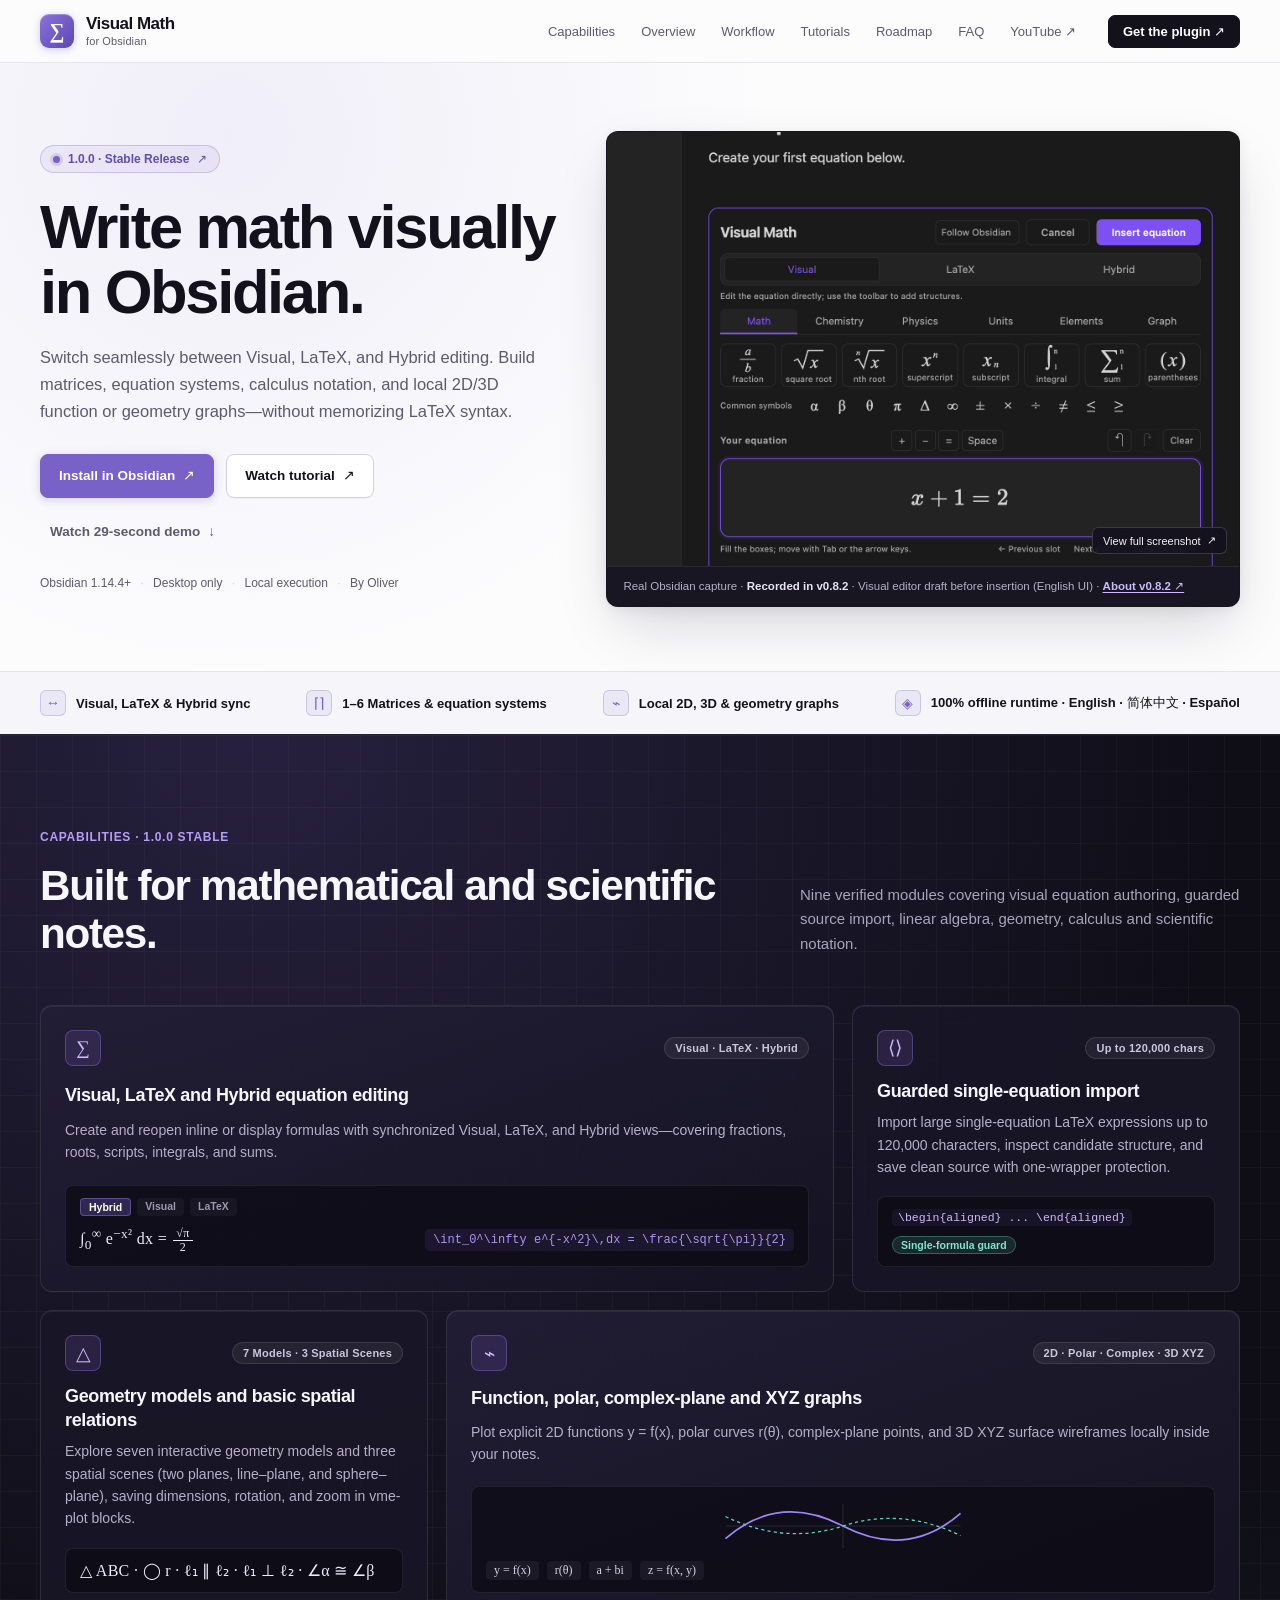
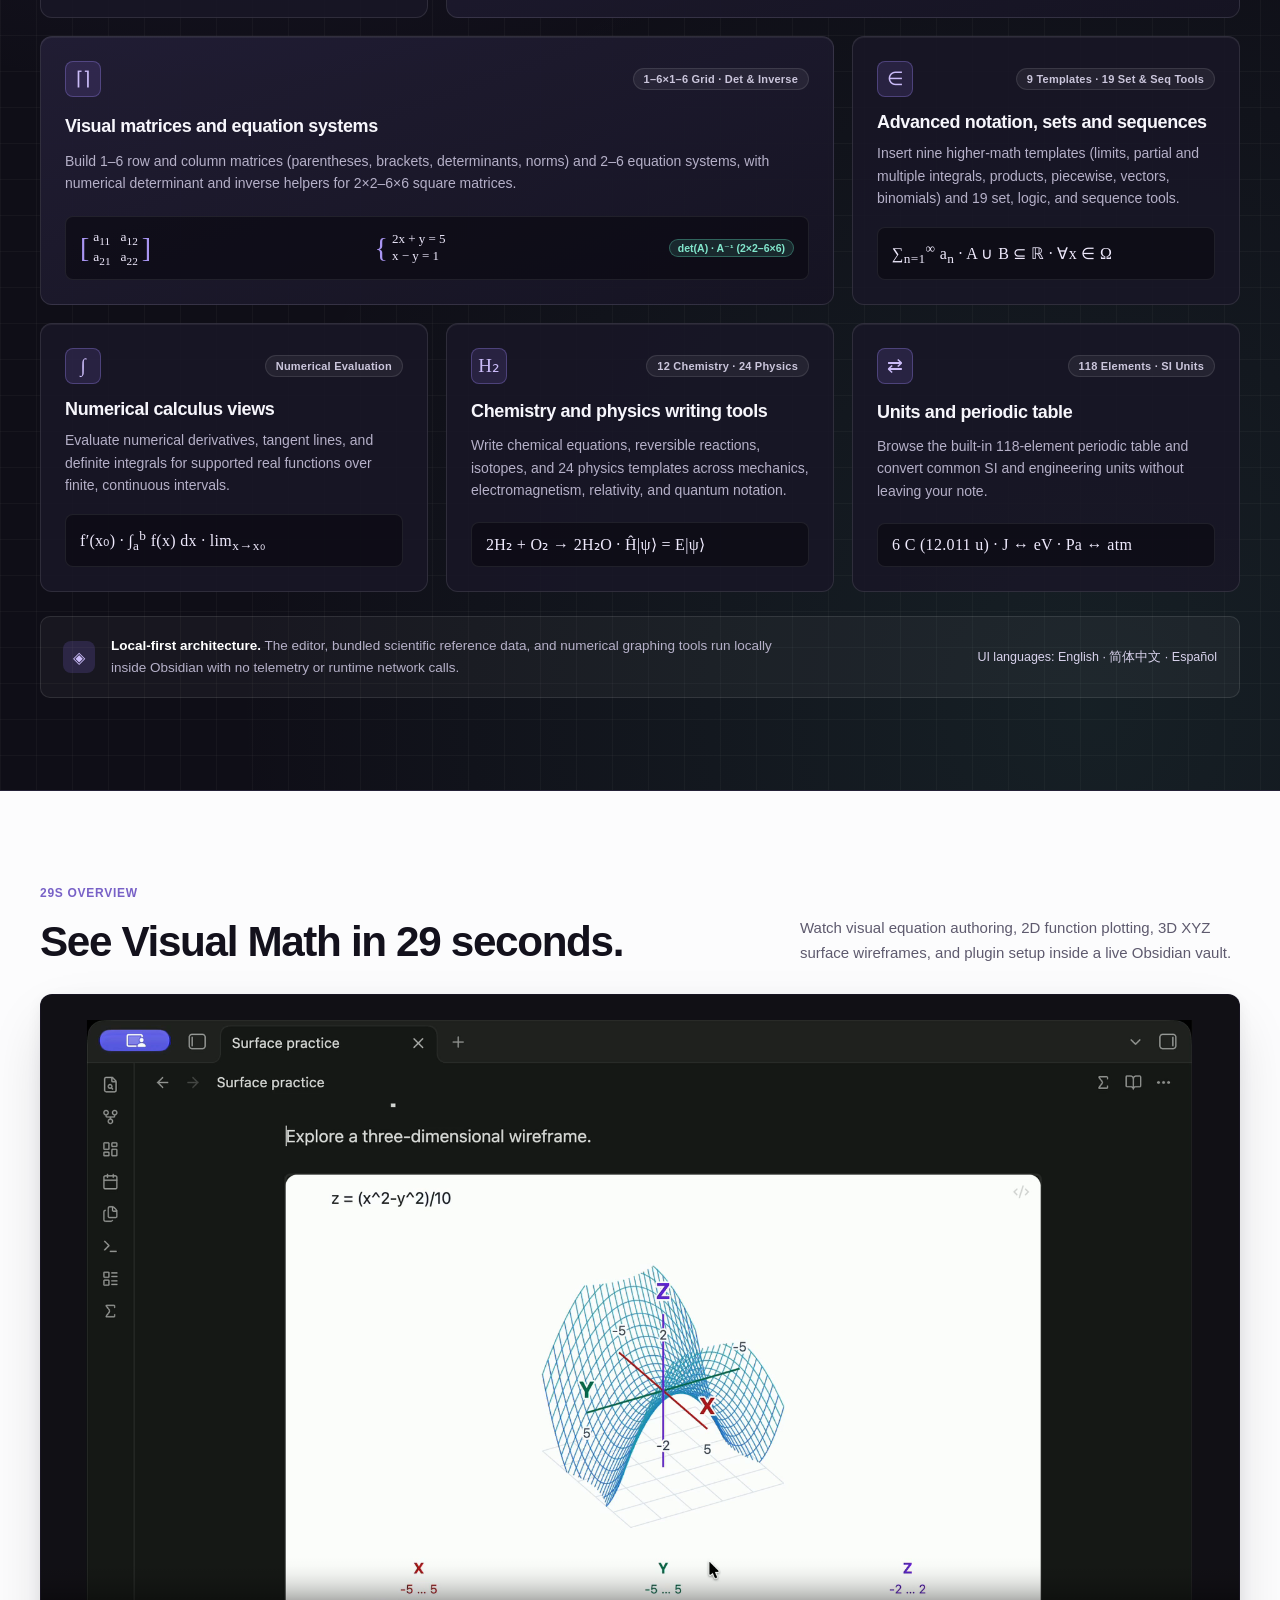
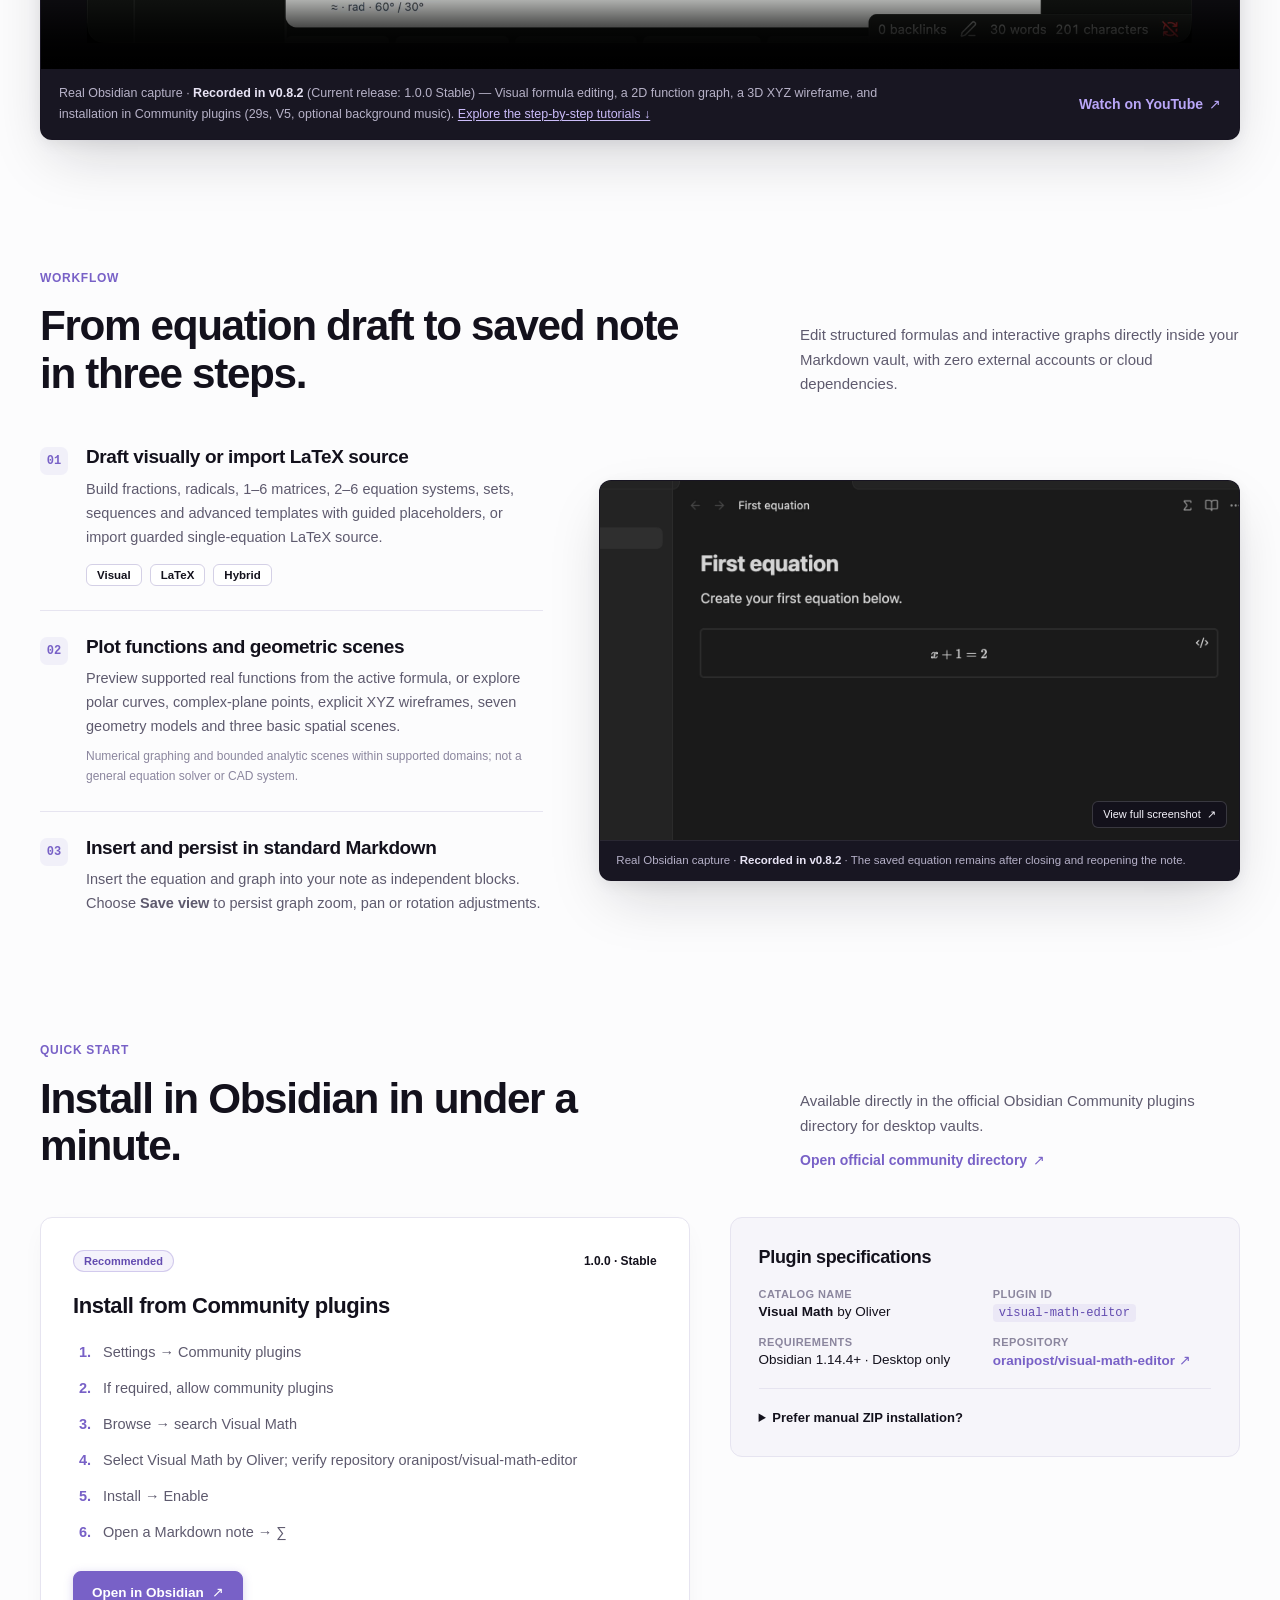
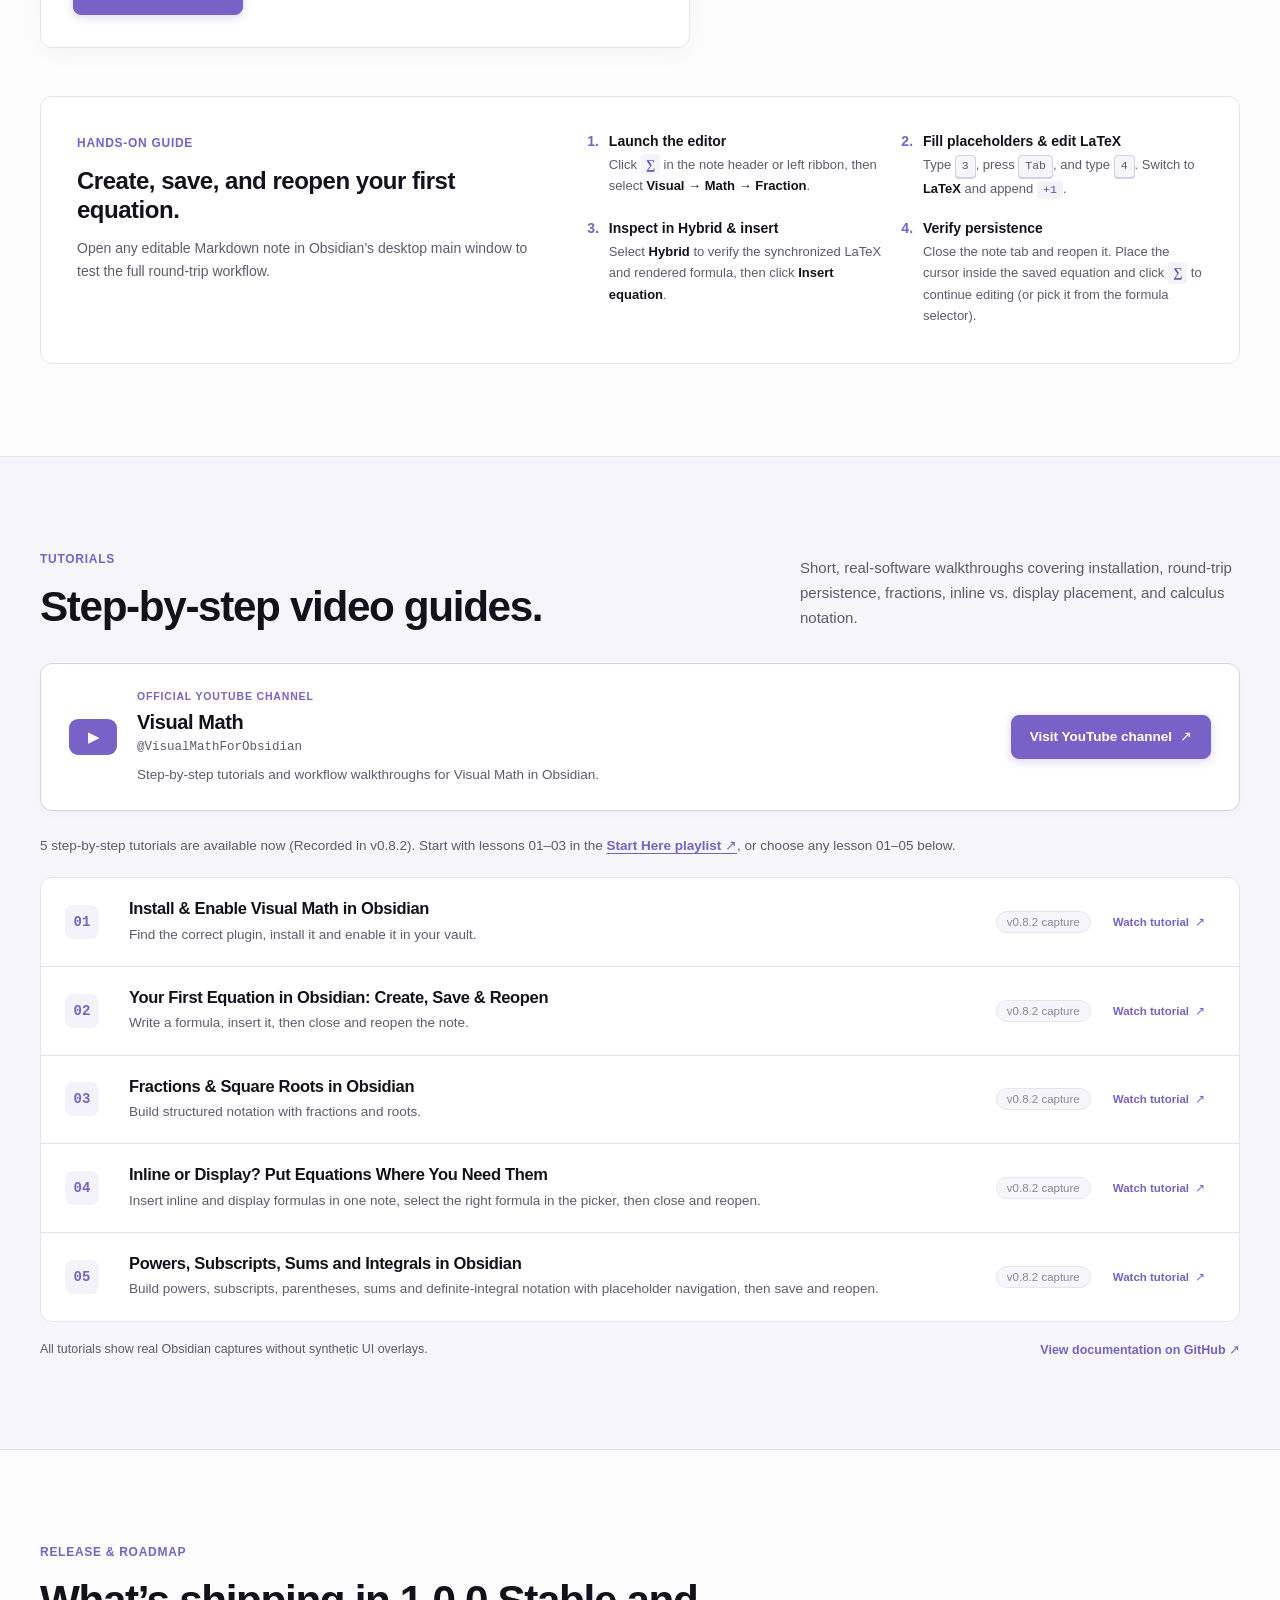
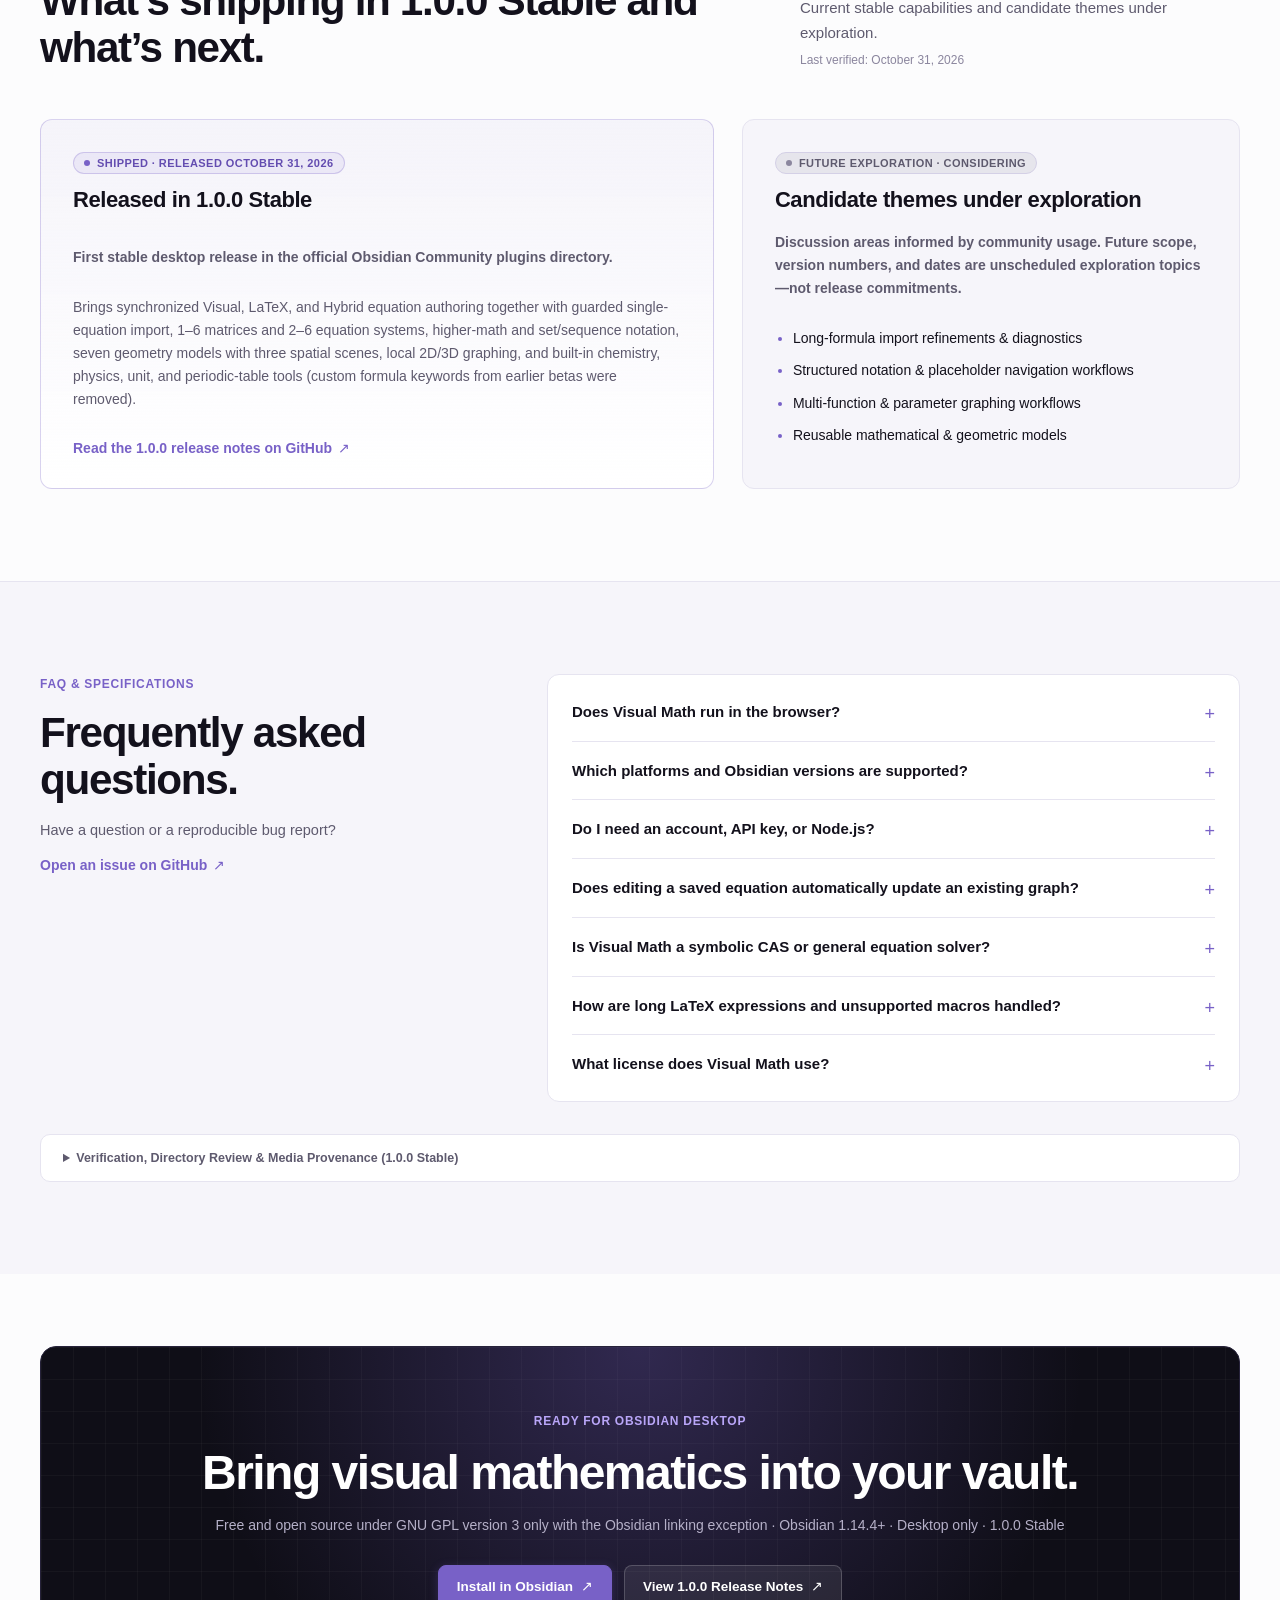
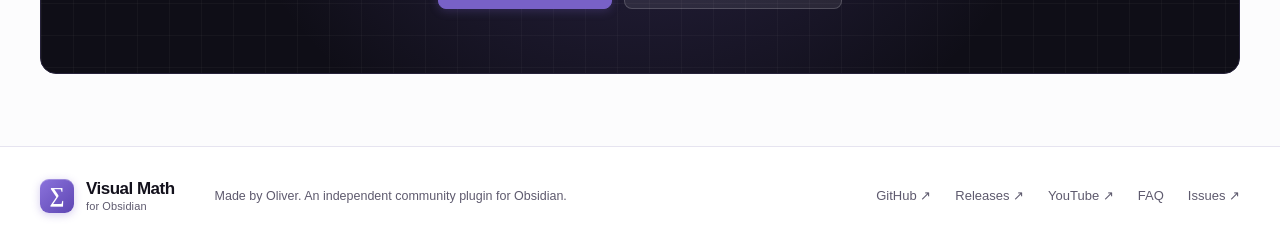
==== commit c3ceb019: "Polish visual framing, staggered Bento grid, narrative order, and 1.0.0 share image" ====
--- a/index.html
+++ b/index.html
@@ -30,8 +30,9 @@
       </a>
       <button class="menu-toggle" type="button" aria-expanded="false" aria-controls="navigation">Menu <span aria-hidden="true">☰</span></button>
       <nav id="navigation" aria-label="Main navigation">
+        <a href="#features">Capabilities</a>
+        <a href="#demo">Overview</a>
         <a href="#workflow">Workflow</a>
-        <a href="#features">Capabilities</a>
         <a href="#tutorials">Tutorials</a>
         <a href="#roadmap">Roadmap</a>
         <a href="#faq">FAQ</a>
@@ -53,16 +54,11 @@
         <p class="requirements">Obsidian 1.14.4+ <span>·</span> Desktop only <span>·</span> Local execution <span>·</span> By Oliver</p>
       </div>
       <figure class="hero-visual window-frame">
-        <div class="window-bar">
-          <div class="window-dots" aria-hidden="true"><span></span><span></span><span></span></div>
-          <span class="window-title">Visual Math — Editor Draft</span>
-          <span class="capture-badge">Recorded in v0.8.2 · <a href="assets/visual-math-0.8.2-about.png">About v0.8.2 ↗</a></span>
-        </div>
         <a class="screenshot-link" href="assets/visual-math-0.8.2-visual-draft.png" aria-label="Open full Visual Math 0.8.2 editor screenshot">
           <img src="assets/visual-math-0.8.2-visual-draft.png" width="2048" height="1600" fetchpriority="high" alt="Real Obsidian screenshot: Visual Math 0.8.2 English Visual editor with an x plus one equals two draft, before insertion.">
           <span class="expand-label">View full screenshot <span aria-hidden="true">↗</span></span>
         </a>
-        <figcaption class="window-caption">Real Obsidian capture · <strong>Recorded in v0.8.2</strong> · Visual editor draft before insertion (English UI).</figcaption>
+        <figcaption class="window-caption">Real Obsidian capture · <strong>Recorded in v0.8.2</strong> · Visual editor draft before insertion (English UI) · <a href="assets/visual-math-0.8.2-about.png">About v0.8.2 ↗</a></figcaption>
       </figure>
     </section>
 
@@ -75,6 +71,26 @@
       </div>
     </div>
 
+    <section id="features" class="section features-section" aria-labelledby="features-title">
+      <div class="wrap">
+        <div class="section-intro">
+          <div>
+            <p class="eyebrow">Capabilities · 1.0.0 Stable</p>
+            <h2 id="features-title">Built for mathematical and scientific notes.</h2>
+          </div>
+          <p>Nine verified modules covering visual equation authoring, guarded source import, linear algebra, geometry, calculus and scientific notation.</p>
+        </div>
+        <div class="bento-grid"><article class="feature-card bento-span-2 bento-featured"><div class="bento-top"><span class="feature-icon" aria-hidden="true">∑</span><span class="bento-tag">Visual · LaTeX · Hybrid</span></div><h3>Visual, LaTeX and Hybrid equation editing</h3><p>Create and reopen inline or display formulas with synchronized Visual, LaTeX, and Hybrid views—covering fractions, roots, scripts, integrals, and sums.</p><div class="bento-preview preview-modes" aria-hidden="true"><div class="preview-tabs"><span class="active">Hybrid</span><span>Visual</span><span>LaTeX</span></div><div class="preview-split"><div class="math-serif">∫<sub>0</sub><sup>∞</sup> e<sup>−x²</sup> dx = <span class="frac"><span>√π</span><span>2</span></span></div><code>\int_0^\infty e^{-x^2}\,dx = \frac{\sqrt{\pi}}{2}</code></div></div></article><article class="feature-card bento-compact"><div class="bento-top"><span class="feature-icon" aria-hidden="true">⟨⟩</span><span class="bento-tag">Up to 120,000 chars</span></div><h3>Guarded single-equation import</h3><p>Import large single-equation LaTeX expressions up to 120,000 characters, inspect candidate structure, and save clean source with one-wrapper protection.</p><div class="bento-preview preview-code" aria-hidden="true"><code>\begin{aligned} ... \end{aligned}</code><span class="guard-pill">Single-formula guard</span></div></article><article class="feature-card bento-compact"><div class="bento-top"><span class="feature-icon" aria-hidden="true">△</span><span class="bento-tag">7 Models · 3 Spatial Scenes</span></div><h3>Geometry models and basic spatial relations</h3><p>Explore seven interactive geometry models and three spatial scenes (two planes, line–plane, and sphere–plane), saving dimensions, rotation, and zoom in vme-plot blocks.</p><div class="bento-preview preview-math" aria-hidden="true"><span class="math-serif">△ ABC · ◯ r · ℓ₁ ∥ ℓ₂ · ℓ₁ ⊥ ℓ₂ · ∠α ≅ ∠β</span></div></article><article class="feature-card bento-span-2 bento-featured"><div class="bento-top"><span class="feature-icon" aria-hidden="true">⌁</span><span class="bento-tag">2D · Polar · Complex · 3D XYZ</span></div><h3>Function, polar, complex-plane and XYZ graphs</h3><p>Plot explicit 2D functions y = f(x), polar curves r(θ), complex-plane points, and 3D XYZ surface wireframes locally inside your notes.</p><div class="bento-preview preview-graph" aria-hidden="true"><svg viewBox="0 0 320 68" fill="none"><line x1="12" y1="34" x2="308" y2="34" stroke="rgba(255,255,255,0.14)" stroke-width="1"/><line x1="160" y1="6" x2="160" y2="62" stroke="rgba(255,255,255,0.14)" stroke-width="1"/><path d="M12 50 C 60 8, 110 8, 160 34 C 210 60, 260 60, 308 18" stroke="#9d86f5" stroke-width="2.2" fill="none"/><path d="M12 22 Q 86 58, 160 34 T 308 46" stroke="#5ed3b6" stroke-width="1.6" stroke-dasharray="4 4" fill="none"/></svg><div class="preview-chips"><span>y = f(x)</span><span>r(θ)</span><span>a + bi</span><span>z = f(x, y)</span></div></div></article><article class="feature-card bento-span-2 bento-featured"><div class="bento-top"><span class="feature-icon" aria-hidden="true">⌈⌉</span><span class="bento-tag">1–6×1–6 Grid · Det & Inverse</span></div><h3>Visual matrices and equation systems</h3><p>Build 1–6 row and column matrices (parentheses, brackets, determinants, norms) and 2–6 equation systems, with numerical determinant and inverse helpers for 2×2–6×6 square matrices.</p><div class="bento-preview preview-matrix" aria-hidden="true"><div class="math-matrix"><span class="bracket">[</span><div class="cells"><span>a<sub>11</sub></span><span>a<sub>12</sub></span><span>a<sub>21</sub></span><span>a<sub>22</sub></span></div><span class="bracket">]</span></div><div class="math-system"><span class="brace">{</span><div class="eqs"><span>2x + y = 5</span><span>x − y = 1</span></div></div><span class="guard-pill">det(A) · A⁻¹ (2×2–6×6)</span></div></article><article class="feature-card bento-compact"><div class="bento-top"><span class="feature-icon" aria-hidden="true">∈</span><span class="bento-tag">9 Templates · 19 Set & Seq Tools</span></div><h3>Advanced notation, sets and sequences</h3><p>Insert nine higher-math templates (limits, partial and multiple integrals, products, piecewise, vectors, binomials) and 19 set, logic, and sequence tools.</p><div class="bento-preview preview-math" aria-hidden="true"><span class="math-serif">∑<sub>n=1</sub><sup>∞</sup> a<sub>n</sub> · A ∪ B ⊆ ℝ · ∀x ∈ Ω</span></div></article><article class="feature-card bento-compact"><div class="bento-top"><span class="feature-icon" aria-hidden="true">∫</span><span class="bento-tag">Numerical Evaluation</span></div><h3>Numerical calculus views</h3><p>Evaluate numerical derivatives, tangent lines, and definite integrals for supported real functions over finite, continuous intervals.</p><div class="bento-preview preview-math" aria-hidden="true"><span class="math-serif">f′(x₀) · ∫<sub>a</sub><sup>b</sup> f(x) dx · lim<sub>x→x₀</sub></span></div></article><article class="feature-card bento-compact"><div class="bento-top"><span class="feature-icon" aria-hidden="true">H₂</span><span class="bento-tag">12 Chemistry · 24 Physics</span></div><h3>Chemistry and physics writing tools</h3><p>Write chemical equations, reversible reactions, isotopes, and 24 physics templates across mechanics, electromagnetism, relativity, and quantum notation.</p><div class="bento-preview preview-math" aria-hidden="true"><span class="math-serif">2H₂ + O₂ → 2H₂O · Ĥ|ψ⟩ = E|ψ⟩</span></div></article><article class="feature-card bento-compact"><div class="bento-top"><span class="feature-icon" aria-hidden="true">⇄</span><span class="bento-tag">118 Elements · SI Units</span></div><h3>Units and periodic table</h3><p>Browse the built-in 118-element periodic table and convert common SI and engineering units without leaving your note.</p><div class="bento-preview preview-math" aria-hidden="true"><span class="math-serif">6 C (12.011 u) · J ↔ eV · Pa ↔ atm</span></div></article></div>
+        <div class="local-note">
+          <span class="local-badge" aria-hidden="true">◈</span>
+          <p><strong>Local-first architecture.</strong> The editor, bundled scientific reference data, and numerical graphing tools run locally inside Obsidian with no telemetry or runtime network calls.</p>
+          <p class="language-note">UI languages: English · 简体中文 · Español</p>
+        </div>
+      </div>
+    </section>
+
+    <section id="demo" class="section wrap demo-section" aria-labelledby="demo-title"><div class="section-intro"><div><p class="eyebrow">29s Overview</p><h2 id="demo-title">See Visual Math in 29 seconds.</h2></div><p>Watch visual equation authoring, 2D function plotting, 3D XYZ surface wireframes, and plugin setup inside a live Obsidian vault.</p></div><figure class="promo-figure window-frame window-frame-dark"><video controls muted playsinline preload="none" width="1920" height="1080" poster="assets/visual-math-0.8.2-promo-poster.png" tabindex="0" aria-label="Visual Math promotional video (Recorded in v0.8.2)" aria-describedby="demo-summary"><source src="assets/visual-math-0.8.2-promo-v5.mp4" type="video/mp4"><p>Your browser cannot play this video. <a href="https://www.youtube.com/watch?v=427skTbfpyw">Watch the overview on YouTube</a>.</p></video><figcaption class="promo-caption"><p id="demo-summary">Real Obsidian capture · <strong>Recorded in v0.8.2</strong> (Current release: 1.0.0 Stable) — Visual formula editing, a 2D function graph, a 3D XYZ wireframe, and installation in Community plugins (29s, V5, optional background music). <a href="#tutorials">Explore the step-by-step tutorials ↓</a></p><a class="inline-link" href="https://www.youtube.com/watch?v=427skTbfpyw">Watch on YouTube <span aria-hidden="true">↗</span></a></figcaption></figure></section>
+
     <section id="workflow" class="section wrap workflow" aria-labelledby="workflow-title">
       <div class="section-intro">
         <div>
@@ -110,11 +126,6 @@
           </article>
         </div>
         <figure class="workflow-image window-frame">
-          <div class="window-bar">
-            <div class="window-dots" aria-hidden="true"><span></span><span></span><span></span></div>
-            <span class="window-title">First equation.md — Saved &amp; Reopened</span>
-            <span class="capture-badge">Recorded in v0.8.2</span>
-          </div>
           <a class="screenshot-link" href="assets/visual-math-0.8.2-saved-note-reopened.png" aria-label="Open full saved and reopened equation screenshot">
             <img src="assets/visual-math-0.8.2-saved-note-reopened.png" width="2048" height="1600" loading="lazy" alt="Real Obsidian screenshot: the First equation note showing the saved x plus one equals two formula after closing and reopening in Visual Math 0.8.2.">
             <span class="expand-label">View full screenshot <span aria-hidden="true">↗</span></span>
@@ -124,27 +135,7 @@
       </div>
     </section>
 
-    <section id="demo" class="section wrap demo-section" aria-labelledby="demo-title"><div class="section-intro"><div><p class="eyebrow">29s Overview</p><h2 id="demo-title">See Visual Math in 29 seconds.</h2></div><p>Real Obsidian workflow capture · <strong>Recorded in v0.8.2</strong>.<br>Current plugin release: <strong>1.0.0 Stable</strong>.</p></div><figure class="promo-figure window-frame window-frame-dark"><div class="window-bar"><div class="window-dots" aria-hidden="true"><span></span><span></span><span></span></div><span class="window-title">Visual Math — 29s Product Overview (V5)</span><span class="capture-badge">Recorded in v0.8.2</span></div><video controls muted playsinline preload="none" width="1920" height="1080" poster="assets/visual-math-0.8.2-promo-poster.png" tabindex="0" aria-label="Visual Math promotional video (Recorded in v0.8.2)" aria-describedby="demo-summary"><source src="assets/visual-math-0.8.2-promo-v5.mp4" type="video/mp4"><p>Your browser cannot play this video. <a href="https://www.youtube.com/watch?v=427skTbfpyw">Watch the overview on YouTube</a>.</p></video><figcaption class="promo-caption"><p id="demo-summary">On screen (Recorded in v0.8.2): visual formula editing, a 2D function graph, a 3D XYZ wireframe, and installation in Community plugins. No narration; optional background music.</p><a class="inline-link" href="https://www.youtube.com/watch?v=427skTbfpyw">Watch on YouTube <span aria-hidden="true">↗</span></a></figcaption></figure><p class="demo-footnote">Product overview · 29 seconds · V5 · Recorded in v0.8.2. <a href="#tutorials">Continue with the step-by-step tutorials</a>.</p></section>
-
-    <section id="features" class="section features-section" aria-labelledby="features-title">
-      <div class="wrap">
-        <div class="section-intro">
-          <div>
-            <p class="eyebrow">Capabilities · 1.0.0 Stable</p>
-            <h2 id="features-title">Built for mathematical and scientific notes.</h2>
-          </div>
-          <p>Nine verified modules covering visual equation authoring, guarded source import, linear algebra, geometry, calculus and scientific notation.</p>
-        </div>
-        <div class="bento-grid"><article class="feature-card bento-span-2 bento-featured"><div class="bento-top"><span class="feature-icon" aria-hidden="true">∑</span><span class="bento-tag">Visual · LaTeX · Hybrid</span></div><h3>Visual, LaTeX and Hybrid equation editing</h3><p>Insert and reopen inline or display LaTeX formulas, including fractions, roots, scripts, integrals and sums.</p><div class="bento-preview preview-modes" aria-hidden="true"><div class="preview-tabs"><span class="active">Hybrid</span><span>Visual</span><span>LaTeX</span></div><div class="preview-split"><div class="math-serif">∫<sub>0</sub><sup>∞</sup> e<sup>−x²</sup> dx = <span class="frac"><span>√π</span><span>2</span></span></div><code>\int_0^\infty e^{-x^2}\,dx = \frac{\sqrt{\pi}}{2}</code></div></div></article><article class="feature-card bento-compact"><div class="bento-top"><span class="feature-icon" aria-hidden="true">⟨⟩</span><span class="bento-tag">Up to 120,000 chars</span></div><h3>Guarded single-equation import</h3><p>Review original and candidate, recognize one outer math wrapper, explicitly Apply/Cancel and Save; preserve exact source.</p><div class="bento-preview preview-code" aria-hidden="true"><code>\begin{aligned} ... \end{aligned}</code><span class="guard-pill">Single-formula guard</span></div></article><article class="feature-card bento-span-2 bento-featured"><div class="bento-top"><span class="feature-icon" aria-hidden="true">⌁</span><span class="bento-tag">2D · Polar · Complex · 3D XYZ</span></div><h3>Function, polar, complex-plane and XYZ graphs</h3><p>Plot supported explicit y=f(x), r=f(theta), z=f(x, y), and rectangular complex points locally.</p><div class="bento-preview preview-graph" aria-hidden="true"><svg viewBox="0 0 320 68" fill="none"><line x1="12" y1="34" x2="308" y2="34" stroke="rgba(255,255,255,0.14)" stroke-width="1"/><line x1="160" y1="6" x2="160" y2="62" stroke="rgba(255,255,255,0.14)" stroke-width="1"/><path d="M12 50 C 60 8, 110 8, 160 34 C 210 60, 260 60, 308 18" stroke="#9d86f5" stroke-width="2.2" fill="none"/><path d="M12 22 Q 86 58, 160 34 T 308 46" stroke="#5ed3b6" stroke-width="1.6" stroke-dasharray="4 4" fill="none"/></svg><div class="preview-chips"><span>y = f(x)</span><span>r(θ)</span><span>a + bi</span><span>z = f(x, y)</span></div></div></article><article class="feature-card bento-compact"><div class="bento-top"><span class="feature-icon" aria-hidden="true">△</span><span class="bento-tag">7 Models · 3 Spatial Scenes</span></div><h3>Geometry models and basic spatial relations</h3><p>Seven adjustable models and three scenes: two planes, line–plane, sphere–plane. Save dimensions, face visibility, rotation and zoom in vme-plot blocks.</p><div class="bento-preview preview-math" aria-hidden="true"><span class="math-serif">△ ABC · ◯ r · ℓ₁ ∥ ℓ₂ · ℓ₁ ⊥ ℓ₂ · ∠α ≅ ∠β</span></div></article><article class="feature-card bento-span-2 bento-featured"><div class="bento-top"><span class="feature-icon" aria-hidden="true">⌈⌉</span><span class="bento-tag">1–6×1–6 Grid · Det & Inverse</span></div><h3>Visual matrices and equation systems</h3><p>1–6 rows/columns for matrix cells;2–6 single-column rows with an automatic left brace for systems. Preview, apply, cancel and draft Undo/Redo.</p><div class="bento-preview preview-matrix" aria-hidden="true"><div class="math-matrix"><span class="bracket">[</span><div class="cells"><span>a<sub>11</sub></span><span>a<sub>12</sub></span><span>a<sub>21</sub></span><span>a<sub>22</sub></span></div><span class="bracket">]</span></div><div class="math-system"><span class="brace">{</span><div class="eqs"><span>2x + y = 5</span><span>x − y = 1</span></div></div><span class="guard-pill">det(A) · A⁻¹ (2×2–6×6)</span></div></article><article class="feature-card bento-compact"><div class="bento-top"><span class="feature-icon" aria-hidden="true">∈</span><span class="bento-tag">9 Templates · 19 Set & Seq Tools</span></div><h3>Advanced notation, sets and sequences</h3><p>Nine advanced-math templates, 19 set/sequence tools and common trigonometric/geometric notation.</p><div class="bento-preview preview-math" aria-hidden="true"><span class="math-serif">∑<sub>n=1</sub><sup>∞</sup> a<sub>n</sub> · A ∪ B ⊆ ℝ · ∀x ∈ Ω</span></div></article><article class="feature-card bento-compact"><div class="bento-top"><span class="feature-icon" aria-hidden="true">∫</span><span class="bento-tag">Numerical Evaluation</span></div><h3>Numerical calculus views</h3><p>First and second numerical derivatives and finite definite integration for supported real functions.</p><div class="bento-preview preview-math" aria-hidden="true"><span class="math-serif">f′(x₀) · ∫<sub>a</sub><sup>b</sup> f(x) dx · lim<sub>x→x₀</sub></span></div></article><article class="feature-card bento-compact"><div class="bento-top"><span class="feature-icon" aria-hidden="true">H₂</span><span class="bento-tag">12 Chemistry · 24 Physics</span></div><h3>Chemistry and physics writing tools</h3><p>Format chemical notation, use bounded balance suggestions, insert physics symbols and editable templates.</p><div class="bento-preview preview-math" aria-hidden="true"><span class="math-serif">2H₂ + O₂ → 2H₂O · Ĥ|ψ⟩ = E|ψ⟩</span></div></article><article class="feature-card bento-compact"><div class="bento-top"><span class="feature-icon" aria-hidden="true">⇄</span><span class="bento-tag">118 Elements · SI Units</span></div><h3>Units and periodic table</h3><p>Convert among 63 preset unit choices in 11 categories; look up 118 elements.</p><div class="bento-preview preview-math" aria-hidden="true"><span class="math-serif">6 C (12.011 u) · J ↔ eV · Pa ↔ atm</span></div></article></div>
-        <div class="local-note">
-          <span class="local-badge" aria-hidden="true">◈</span>
-          <p><strong>Local-first architecture.</strong> The editor, bundled scientific reference data, and numerical graphing tools run locally inside Obsidian with no telemetry or runtime network calls.</p>
-          <p class="language-note">UI languages: English · 简体中文 · Español</p>
-        </div>
-      </div>
-    </section>
-
-    <section id="install" class="section wrap" aria-labelledby="install-title">
+    <section id="install" class="section wrap install-section" aria-labelledby="install-title">
       <div class="section-intro">
         <div>
           <p class="eyebrow">Quick Start</p>
@@ -212,7 +203,7 @@
         </div>
         <aside class="channel-callout"><span class="channel-play" aria-hidden="true">▶</span><div><p class="channel-eyebrow">OFFICIAL YOUTUBE CHANNEL</p><h3>Visual Math</h3><p class="channel-handle">@VisualMathForObsidian</p><p>Step-by-step tutorials and workflow walkthroughs for Visual Math in Obsidian.</p></div><a class="button primary" href="https://www.youtube.com/@VisualMathForObsidian">Visit YouTube channel <span aria-hidden="true">↗</span></a></aside>
         <p class="tutorial-notice">5 step-by-step tutorials are available now (Recorded in v0.8.2). Start with lessons 01–03 in the <a href="https://www.youtube.com/playlist?list=PLPe0ssi71NYE">Start Here playlist <span aria-hidden="true">↗</span></a>, or choose any lesson 01–05 below.</p>
-        <ol class="tutorial-list"><li><span class="lesson-number" aria-hidden="true">01</span><div class="lesson-text"><h3>Install &amp; Enable Visual Math in Obsidian | 0.8.2 Public beta</h3><p>Find the correct plugin, install it and enable it in your vault.</p></div><div class="lesson-state"><span class="state">Published</span><span class="state-version">Recorded in v0.8.2</span><a class="lesson-watch" href="https://www.youtube.com/watch?v=br9Tg2s-sqs">Watch tutorial <span aria-hidden="true">↗</span></a></div></li><li><span class="lesson-number" aria-hidden="true">02</span><div class="lesson-text"><h3>Your First Equation in Obsidian: Create, Save &amp; Reopen | Visual Math 0.8.2</h3><p>Write a formula, insert it, then close and reopen the note.</p></div><div class="lesson-state"><span class="state">Published</span><span class="state-version">Recorded in v0.8.2</span><a class="lesson-watch" href="https://www.youtube.com/watch?v=Oo86ny3vJ8A">Watch tutorial <span aria-hidden="true">↗</span></a></div></li><li><span class="lesson-number" aria-hidden="true">03</span><div class="lesson-text"><h3>Fractions &amp; Square Roots in Obsidian | Visual Math 0.8.2</h3><p>Build structured notation with fractions and roots.</p></div><div class="lesson-state"><span class="state">Published</span><span class="state-version">Recorded in v0.8.2</span><a class="lesson-watch" href="https://www.youtube.com/watch?v=BP7-PqJoYLw">Watch tutorial <span aria-hidden="true">↗</span></a></div></li><li><span class="lesson-number" aria-hidden="true">04</span><div class="lesson-text"><h3>Inline or Display? Put Equations Where You Need Them | Visual Math for Obsidian</h3><p>Insert inline and display formulas in one note, select the right formula in the picker, then close and reopen.</p></div><div class="lesson-state"><span class="state">Published</span><span class="state-version">Recorded in v0.8.2</span><a class="lesson-watch" href="https://www.youtube.com/watch?v=KwYpv0sb-II">Watch tutorial <span aria-hidden="true">↗</span></a></div></li><li><span class="lesson-number" aria-hidden="true">05</span><div class="lesson-text"><h3>Powers, Subscripts, Sums and Integrals in Obsidian | Visual Math</h3><p>Build powers, subscripts, parentheses, sums and definite-integral notation with placeholder navigation, then save and reopen.</p></div><div class="lesson-state"><span class="state">Published</span><span class="state-version">Recorded in v0.8.2</span><a class="lesson-watch" href="https://www.youtube.com/watch?v=KyiW6lmDpkI">Watch tutorial <span aria-hidden="true">↗</span></a></div></li></ol>
+        <ol class="tutorial-list"><li><span class="lesson-number" aria-hidden="true">01</span><div class="lesson-text"><h3>Install &amp; Enable Visual Math in Obsidian</h3><p>Find the correct plugin, install it and enable it in your vault.</p></div><div class="lesson-state"><span class="state-version">v0.8.2 capture</span><a class="lesson-watch" href="https://www.youtube.com/watch?v=br9Tg2s-sqs">Watch tutorial <span aria-hidden="true">↗</span></a></div></li><li><span class="lesson-number" aria-hidden="true">02</span><div class="lesson-text"><h3>Your First Equation in Obsidian: Create, Save &amp; Reopen</h3><p>Write a formula, insert it, then close and reopen the note.</p></div><div class="lesson-state"><span class="state-version">v0.8.2 capture</span><a class="lesson-watch" href="https://www.youtube.com/watch?v=Oo86ny3vJ8A">Watch tutorial <span aria-hidden="true">↗</span></a></div></li><li><span class="lesson-number" aria-hidden="true">03</span><div class="lesson-text"><h3>Fractions &amp; Square Roots in Obsidian</h3><p>Build structured notation with fractions and roots.</p></div><div class="lesson-state"><span class="state-version">v0.8.2 capture</span><a class="lesson-watch" href="https://www.youtube.com/watch?v=BP7-PqJoYLw">Watch tutorial <span aria-hidden="true">↗</span></a></div></li><li><span class="lesson-number" aria-hidden="true">04</span><div class="lesson-text"><h3>Inline or Display? Put Equations Where You Need Them</h3><p>Insert inline and display formulas in one note, select the right formula in the picker, then close and reopen.</p></div><div class="lesson-state"><span class="state-version">v0.8.2 capture</span><a class="lesson-watch" href="https://www.youtube.com/watch?v=KwYpv0sb-II">Watch tutorial <span aria-hidden="true">↗</span></a></div></li><li><span class="lesson-number" aria-hidden="true">05</span><div class="lesson-text"><h3>Powers, Subscripts, Sums and Integrals in Obsidian</h3><p>Build powers, subscripts, parentheses, sums and definite-integral notation with placeholder navigation, then save and reopen.</p></div><div class="lesson-state"><span class="state-version">v0.8.2 capture</span><a class="lesson-watch" href="https://www.youtube.com/watch?v=KyiW6lmDpkI">Watch tutorial <span aria-hidden="true">↗</span></a></div></li></ol>
         <div class="tutorial-footer">
           <span>All tutorials show real Obsidian captures without synthetic UI overlays.</span>
           <a href="https://github.com/oranipost/visual-math-editor">View documentation on GitHub <span aria-hidden="true">↗</span></a>
@@ -236,8 +227,8 @@
       <span class="roadmap-badge shipped"><span class="dot" aria-hidden="true"></span>Shipped · Released October 31, 2026</span>
       <h3>Released in 1.0.0 Stable</h3>
     </div>
-    <p class="roadmap-lead">Stable desktop release. Tested scope and limitations remain documented; not every platform or formula structure is verified.</p>
-    <p>First stable desktop release: guarded single-formula import, matrices, systems, advanced notation, sets/sequences, geometry and three basic spatial scenes; custom formula keywords removed.</p>
+    <p class="roadmap-lead">First stable desktop release in the official Obsidian Community plugins directory.</p>
+    <p>Brings synchronized Visual, LaTeX, and Hybrid equation authoring together with guarded single-equation import, 1–6 matrices and 2–6 equation systems, higher-math and set/sequence notation, seven geometry models with three spatial scenes, local 2D/3D graphing, and built-in chemistry, physics, unit, and periodic-table tools (custom formula keywords from earlier betas were removed).</p>
     <a class="inline-link" href="https://github.com/oranipost/visual-math-editor/releases/tag/1.0.0">Read the 1.0.0 release notes on GitHub <span aria-hidden="true">↗</span></a>
   </article>
   <article class="roadmap-card roadmap-considering">
--- a/styles.css
+++ b/styles.css
@@ -52,7 +52,7 @@
 h4 { font-size: 15px; font-weight: 620; }
 
 .wrap { max-width: 1280px; margin-inline: auto; padding-inline: 40px; }
-.section { padding-block: 96px; }
+.section { padding-block: 92px; }
 .eyebrow {
   display: inline-flex;
   align-items: center;
@@ -187,7 +187,7 @@
 /* Hero Section */
 .hero {
   display: grid;
-  grid-template-columns: 0.92fr 1.08fr;
+  grid-template-columns: 0.9fr 1.1fr;
   gap: 48px;
   padding-block: 68px 64px;
   align-items: center;
@@ -281,83 +281,54 @@
 }
 .requirements span { margin: 0 6px; color: var(--line-strong); }
 
-/* macOS Style Window Frame (No Rotation) */
+/* Clean Floating Media Frame (No Fake Window Dots, Single Bottom Caption) */
 .window-frame {
   position: relative;
   min-width: 0;
   background: #181622;
-  border: 1px solid rgba(19, 17, 28, 0.14);
+  border: 1px solid rgba(19, 17, 28, 0.16);
   border-radius: 12px;
   overflow: hidden;
   transform: none;
   box-shadow:
-    0 24px 56px -12px rgba(19, 17, 28, 0.16),
+    0 24px 56px -12px rgba(19, 17, 28, 0.18),
     0 4px 16px -2px rgba(19, 17, 28, 0.08),
-    inset 0 1px 0 rgba(255, 255, 255, 0.12);
-}
-.window-bar {
-  display: flex;
-  align-items: center;
-  justify-content: space-between;
-  gap: 12px;
-  padding: 10px 14px;
-  background: #1e1c2a;
-  border-bottom: 1px solid rgba(255, 255, 255, 0.08);
-  font-size: 11.5px;
-  color: #b5b0c8;
-}
-.window-dots {
-  display: flex;
-  gap: 6px;
-  align-items: center;
-}
-.window-dots span {
-  width: 9px;
-  height: 9px;
-  border-radius: 50%;
-  background: rgba(255, 255, 255, 0.18);
-}
-.window-dots span:nth-child(1) { background: #ff5f56; opacity: 0.85; }
-.window-dots span:nth-child(2) { background: #ffbd2e; opacity: 0.85; }
-.window-dots span:nth-child(3) { background: #27c93f; opacity: 0.85; }
-.window-title {
-  font-weight: 500;
-  color: #d8d4e8;
-  overflow: hidden;
-  text-overflow: ellipsis;
-  white-space: nowrap;
-}
-.capture-badge {
-  display: inline-flex;
-  align-items: center;
-  gap: 6px;
-  padding: 3px 9px;
-  border-radius: 999px;
-  background: rgba(120, 97, 199, 0.22);
-  border: 1px solid rgba(157, 134, 245, 0.35);
-  color: #e4dff7;
-  font-size: 10.5px;
-  font-weight: 500;
-  white-space: nowrap;
-}
-.capture-badge a {
-  color: #cbbcf9;
-  text-decoration: underline;
-  text-underline-offset: 2px;
+    inset 0 1px 0 rgba(255, 255, 255, 0.1);
 }
 .screenshot-link {
   display: block;
   position: relative;
   background: #14131d;
-}
-.screenshot-link img { width: 100%; display: block; }
+  overflow: hidden;
+}
+/* Pure CSS visual focus crop to trim empty left vault sidebar & dead space */
+.hero-visual .screenshot-link {
+  aspect-ratio: 16 / 11;
+}
+.hero-visual .screenshot-link img {
+  width: 136%;
+  max-width: none;
+  margin-left: -34%;
+  margin-top: -18%;
+  display: block;
+}
+.workflow-image .screenshot-link {
+  aspect-ratio: 16 / 9;
+}
+.workflow-image .screenshot-link img {
+  width: 138%;
+  max-width: none;
+  margin-left: -35%;
+  margin-top: -4%;
+  display: block;
+}
 .expand-label {
   position: absolute;
   right: 12px;
   bottom: 12px;
-  background: rgba(19, 17, 28, 0.84);
+  background: rgba(19, 17, 28, 0.86);
   backdrop-filter: blur(8px);
-  border: 1px solid rgba(255, 255, 255, 0.15);
+  border: 1px solid rgba(255, 255, 255, 0.16);
   color: #f4f2fa;
   font-size: 11px;
   font-weight: 500;
@@ -368,18 +339,24 @@
   gap: 6px;
 }
 .window-caption {
-  padding: 10px 14px;
+  padding: 11px 16px;
   background: #181622;
-  border-top: 1px solid rgba(255, 255, 255, 0.07);
+  border-top: 1px solid rgba(255, 255, 255, 0.08);
   font-size: 11.5px;
-  color: #a9a4bc;
+  color: #b5b0c8;
   line-height: 1.5;
 }
-.window-caption strong { color: #e2def0; font-weight: 600; }
+.window-caption strong { color: #e8e4f5; font-weight: 600; }
+.window-caption a {
+  color: #cbbcf9;
+  font-weight: 550;
+  text-decoration: underline;
+  text-underline-offset: 2px;
+}
 
 /* Principles Strip */
 .principles {
-  border-block: 1px solid var(--line);
+  border-top: 1px solid var(--line);
   background: var(--surface-subtle);
 }
 .principles-inner {
@@ -410,12 +387,277 @@
   font-weight: 600;
 }
 
+/* Dark Obsidian Bento Capabilities Section */
+.features-section {
+  background-color: var(--dark-bg);
+  background-image:
+    radial-gradient(circle at 20% 0%, rgba(120, 97, 199, 0.22), transparent 50%),
+    radial-gradient(circle at 85% 95%, rgba(94, 211, 182, 0.09), transparent 45%),
+    linear-gradient(to right, rgba(255, 255, 255, 0.03) 1px, transparent 1px),
+    linear-gradient(to bottom, rgba(255, 255, 255, 0.03) 1px, transparent 1px);
+  background-size: 100% 100%, 100% 100%, 36px 36px, 36px 36px;
+  color: #f4f2fa;
+  border-block: 1px solid #242136;
+}
+.features-section h2,
+.features-section h3 { color: #f7f6fc; }
+.features-section .eyebrow { color: #b49ef7; }
+.features-section .section-intro > p { color: #a9a4bc; }
+
+.bento-grid {
+  display: grid;
+  grid-template-columns: repeat(3, 1fr);
+  grid-auto-flow: dense;
+  gap: 18px;
+}
+.feature-card {
+  background: var(--dark-card);
+  border: 1px solid var(--dark-line);
+  border-radius: 12px;
+  padding: 24px;
+  display: flex;
+  flex-direction: column;
+  justify-content: space-between;
+  box-shadow: inset 0 1px 0 rgba(255, 255, 255, 0.06);
+  transition: border-color 0.18s ease, transform 0.18s ease;
+}
+.feature-card:hover {
+  border-color: rgba(157, 134, 245, 0.42);
+}
+.bento-span-2 {
+  grid-column: span 2;
+  background: linear-gradient(160deg, rgba(34, 30, 54, 0.92) 0%, rgba(22, 20, 35, 0.92) 100%);
+}
+.bento-top {
+  display: flex;
+  align-items: center;
+  justify-content: space-between;
+  gap: 12px;
+  margin-bottom: 14px;
+}
+.feature-icon {
+  display: inline-grid;
+  place-items: center;
+  width: 36px;
+  height: 36px;
+  border-radius: 8px;
+  background: rgba(120, 97, 199, 0.18);
+  border: 1px solid rgba(157, 134, 245, 0.32);
+  font-family: var(--font-math);
+  font-size: 19px;
+  color: #cbbcf9;
+}
+.bento-tag {
+  font-size: 11px;
+  font-weight: 600;
+  letter-spacing: 0.02em;
+  padding: 4px 10px;
+  border-radius: 999px;
+  background: rgba(255, 255, 255, 0.06);
+  border: 1px solid rgba(255, 255, 255, 0.1);
+  color: #cbc6dc;
+}
+.feature-card h3 { font-size: 18px; margin-bottom: 8px; }
+.feature-card p { font-size: 14px; color: #b5b0c8; line-height: 1.6; }
+
+/* Bento Visual Previews */
+.bento-preview {
+  margin-top: 18px;
+  padding: 12px 14px;
+  border-radius: 8px;
+  background: rgba(11, 10, 18, 0.68);
+  border: 1px solid rgba(255, 255, 255, 0.08);
+  font-size: 13px;
+}
+.math-serif {
+  font-family: var(--font-math);
+  font-size: 16px;
+  letter-spacing: 0.02em;
+  color: #efeafd;
+}
+.preview-modes .preview-tabs {
+  display: flex;
+  gap: 6px;
+  margin-bottom: 10px;
+}
+.preview-modes .preview-tabs span {
+  font-size: 10.5px;
+  font-weight: 600;
+  padding: 2px 8px;
+  border-radius: 4px;
+  color: #9e98b3;
+  background: rgba(255, 255, 255, 0.04);
+}
+.preview-modes .preview-tabs span.active {
+  background: rgba(120, 97, 199, 0.32);
+  color: #fff;
+  border: 1px solid rgba(157, 134, 245, 0.4);
+}
+.preview-modes .preview-split {
+  display: flex;
+  align-items: center;
+  justify-content: space-between;
+  gap: 14px;
+  flex-wrap: wrap;
+}
+.preview-modes code {
+  font-family: var(--font-mono);
+  font-size: 12px;
+  color: #a995f2;
+  background: rgba(120, 97, 199, 0.12);
+  padding: 4px 8px;
+  border-radius: 5px;
+}
+.frac {
+  display: inline-flex;
+  flex-direction: column;
+  vertical-align: middle;
+  text-align: center;
+  font-size: 12px;
+  line-height: 1.1;
+  margin-inline: 2px;
+}
+.frac > span:first-child { border-bottom: 1px solid #efeafd; padding-inline: 3px; }
+.preview-graph svg { width: 100%; height: 54px; display: block; }
+.preview-chips {
+  display: flex;
+  gap: 8px;
+  flex-wrap: wrap;
+  margin-top: 8px;
+}
+.preview-chips span {
+  font-family: var(--font-math);
+  font-size: 12px;
+  padding: 2px 8px;
+  border-radius: 4px;
+  background: rgba(255, 255, 255, 0.05);
+  color: #d6d1e8;
+}
+.preview-matrix {
+  display: flex;
+  align-items: center;
+  justify-content: space-between;
+  gap: 16px;
+  flex-wrap: wrap;
+  font-family: var(--font-math);
+  color: #efeafd;
+}
+.math-matrix, .math-system {
+  display: inline-flex;
+  align-items: center;
+  gap: 4px;
+}
+.math-matrix .bracket, .math-system .brace {
+  font-size: 28px;
+  line-height: 1;
+  font-weight: 300;
+  color: #a995f2;
+}
+.math-matrix .cells {
+  display: grid;
+  grid-template-columns: 1fr 1fr;
+  gap: 2px 10px;
+  font-size: 13.5px;
+}
+.math-system .eqs {
+  display: flex;
+  flex-direction: column;
+  font-size: 13px;
+  line-height: 1.3;
+}
+.preview-code {
+  display: flex;
+  align-items: center;
+  justify-content: space-between;
+  gap: 10px;
+  flex-wrap: wrap;
+}
+.preview-code code {
+  font-family: var(--font-mono);
+  font-size: 11.5px;
+  color: #cbbcf9;
+}
+.guard-pill {
+  font-family: var(--font-sans);
+  font-size: 10.5px;
+  font-weight: 600;
+  padding: 2px 8px;
+  border-radius: 999px;
+  background: rgba(94, 211, 182, 0.14);
+  border: 1px solid rgba(94, 211, 182, 0.35);
+  color: #82e6cc;
+}
+
+.local-note {
+  display: flex;
+  align-items: center;
+  gap: 16px;
+  background: rgba(255, 255, 255, 0.04);
+  border: 1px solid var(--dark-line);
+  border-radius: 10px;
+  padding: 18px 22px;
+  margin-top: 24px;
+}
+.local-badge {
+  display: grid;
+  place-items: center;
+  width: 32px;
+  height: 32px;
+  border-radius: 8px;
+  background: rgba(120, 97, 199, 0.22);
+  color: #cbbcf9;
+  font-size: 16px;
+  flex-shrink: 0;
+}
+.local-note p { font-size: 13.5px; color: #b5b0c8; max-width: 680px; }
+.local-note strong { color: #fff; font-weight: 600; }
+.local-note .language-note {
+  margin-left: auto;
+  font-size: 12.5px;
+  font-weight: 500;
+  white-space: nowrap;
+  color: #d8d2ec;
+}
+
+/* Demo Video Section */
+.demo-section { padding-bottom: 36px; }
+.demo-section .section-intro { margin-bottom: 28px; }
+.promo-figure { margin: 0; }
+.promo-figure video {
+  display: block;
+  width: 100%;
+  height: auto;
+  aspect-ratio: 16 / 9;
+  background: #0d0c14;
+}
+.promo-caption {
+  display: flex;
+  align-items: center;
+  justify-content: space-between;
+  gap: 24px;
+  padding: 14px 18px;
+  background: #181622;
+  border-top: 1px solid rgba(255, 255, 255, 0.08);
+}
+.promo-caption p {
+  max-width: 820px;
+  font-size: 12.5px;
+  color: #b7b2c8;
+}
+.promo-caption p strong { color: #e8e4f5; font-weight: 600; }
+.promo-caption p a { color: #cbbcf9; text-decoration: underline; text-underline-offset: 2px; }
+.promo-caption .inline-link {
+  margin-top: 0;
+  white-space: nowrap;
+  color: #b9a6f8;
+}
+
 /* Workflow Section */
 .workflow-grid {
   display: grid;
   grid-template-columns: 0.88fr 1.12fr;
   gap: 56px;
-  align-items: start;
+  align-items: center;
 }
 .workflow-notes article {
   display: flex;
@@ -453,275 +695,8 @@
   color: var(--ink);
 }
 
-/* Demo Video Section */
-.demo-section { padding-top: 12px; }
-.demo-section .section-intro { margin-bottom: 28px; }
-.promo-figure { margin: 0; }
-.promo-figure video {
-  display: block;
-  width: 100%;
-  height: auto;
-  aspect-ratio: 16 / 9;
-  background: #0d0c14;
-}
-.promo-caption {
-  display: flex;
-  align-items: center;
-  justify-content: space-between;
-  gap: 24px;
-  padding: 14px 18px;
-  background: #181622;
-  border-top: 1px solid rgba(255, 255, 255, 0.08);
-}
-.promo-caption p {
-  max-width: 760px;
-  font-size: 13px;
-  color: #b7b2c8;
-}
-.promo-caption .inline-link {
-  margin-top: 0;
-  white-space: nowrap;
-  color: #b9a6f8;
-}
-.demo-footnote {
-  font-size: 12.5px;
-  color: var(--muted);
-  margin-top: 14px;
-}
-.demo-footnote a { color: var(--accent); text-decoration: underline; text-underline-offset: 3px; }
-
-/* Dark Obsidian Bento Capabilities Section */
-.features-section {
-  background-color: var(--dark-bg);
-  background-image:
-    radial-gradient(circle at 20% 0%, rgba(120, 97, 199, 0.22), transparent 50%),
-    radial-gradient(circle at 85% 95%, rgba(94, 211, 182, 0.09), transparent 45%),
-    linear-gradient(to right, rgba(255, 255, 255, 0.03) 1px, transparent 1px),
-    linear-gradient(to bottom, rgba(255, 255, 255, 0.03) 1px, transparent 1px);
-  background-size: 100% 100%, 100% 100%, 36px 36px, 36px 36px;
-  color: #f4f2fa;
-  border-block: 1px solid #242136;
-}
-.features-section h2,
-.features-section h3 { color: #f7f6fc; }
-.features-section .eyebrow { color: #b49ef7; }
-.features-section .section-intro > p { color: #a9a4bc; }
-
-.bento-grid {
-  display: grid;
-  grid-template-columns: repeat(3, 1fr);
-  gap: 18px;
-}
-.feature-card {
-  background: var(--dark-card);
-  border: 1px solid var(--dark-line);
-  border-radius: 12px;
-  padding: 24px;
-  display: flex;
-  flex-direction: column;
-  justify-content: space-between;
-  box-shadow: inset 0 1px 0 rgba(255, 255, 255, 0.06);
-  transition: border-color 0.18s ease, transform 0.18s ease;
-}
-.feature-card:hover {
-  border-color: rgba(157, 134, 245, 0.42);
-}
-.bento-span-2 {
-  grid-column: span 2;
-  background: linear-gradient(160deg, rgba(34, 30, 54, 0.92) 0%, rgba(22, 20, 35, 0.92) 100%);
-}
-.bento-top {
-  display: flex;
-  align-items: center;
-  justify-content: space-between;
-  gap: 12px;
-  margin-bottom: 14px;
-}
-.feature-icon {
-  display: inline-grid;
-  place-items: center;
-  width: 36px;
-  height: 36px;
-  border-radius: 8px;
-  background: rgba(120, 97, 199, 0.18);
-  border: 1px solid rgba(157, 134, 245, 0.32);
-  font-family: var(--font-math);
-  font-size: 19px;
-  color: #cbbcf9;
-}
-.bento-tag {
-  font-size: 11px;
-  font-weight: 600;
-  letter-spacing: 0.02em;
-  padding: 4px 10px;
-  border-radius: 999px;
-  background: rgba(255, 255, 255, 0.06);
-  border: 1px solid rgba(255, 255, 255, 0.1);
-  color: #cbc6dc;
-}
-.feature-card h3 { font-size: 18px; margin-bottom: 8px; }
-.feature-card p { font-size: 14px; color: #b5b0c8; line-height: 1.6; }
-
-/* Bento Visual Previews */
-.bento-preview {
-  margin-top: 18px;
-  padding: 12px 14px;
-  border-radius: 8px;
-  background: rgba(11, 10, 18, 0.68);
-  border: 1px solid rgba(255, 255, 255, 0.08);
-  font-size: 13px;
-}
-.math-serif {
-  font-family: var(--font-math);
-  font-size: 16px;
-  letter-spacing: 0.02em;
-  color: #efeafd;
-}
-.preview-modes .preview-tabs {
-  display: flex;
-  gap: 6px;
-  margin-bottom: 10px;
-}
-.preview-modes .preview-tabs span {
-  font-size: 10.5px;
-  font-weight: 600;
-  padding: 2px 8px;
-  border-radius: 4px;
-  color: #9e98b3;
-  background: rgba(255, 255, 255, 0.04);
-}
-.preview-modes .preview-tabs span.active {
-  background: rgba(120, 97, 199, 0.32);
-  color: #fff;
-  border: 1px solid rgba(157, 134, 245, 0.4);
-}
-.preview-modes .preview-split {
-  display: flex;
-  align-items: center;
-  justify-content: space-between;
-  gap: 14px;
-  flex-wrap: wrap;
-}
-.preview-modes code {
-  font-family: var(--font-mono);
-  font-size: 12px;
-  color: #a995f2;
-  background: rgba(120, 97, 199, 0.12);
-  padding: 4px 8px;
-  border-radius: 5px;
-}
-.frac {
-  display: inline-flex;
-  flex-direction: column;
-  vertical-align: middle;
-  text-align: center;
-  font-size: 12px;
-  line-height: 1.1;
-  margin-inline: 2px;
-}
-.frac > span:first-child { border-bottom: 1px solid #efeafd; padding-inline: 3px; }
-.preview-graph svg { width: 100%; height: 54px; display: block; }
-.preview-chips {
-  display: flex;
-  gap: 8px;
-  flex-wrap: wrap;
-  margin-top: 8px;
-}
-.preview-chips span {
-  font-family: var(--font-math);
-  font-size: 12px;
-  padding: 2px 8px;
-  border-radius: 4px;
-  background: rgba(255, 255, 255, 0.05);
-  color: #d6d1e8;
-}
-.preview-matrix {
-  display: flex;
-  align-items: center;
-  justify-content: space-between;
-  gap: 16px;
-  flex-wrap: wrap;
-  font-family: var(--font-math);
-  color: #efeafd;
-}
-.math-matrix, .math-system {
-  display: inline-flex;
-  align-items: center;
-  gap: 4px;
-}
-.math-matrix .bracket, .math-system .brace {
-  font-size: 28px;
-  line-height: 1;
-  font-weight: 300;
-  color: #a995f2;
-}
-.math-matrix .cells {
-  display: grid;
-  grid-template-columns: 1fr 1fr;
-  gap: 2px 10px;
-  font-size: 13.5px;
-}
-.math-system .eqs {
-  display: flex;
-  flex-direction: column;
-  font-size: 13px;
-  line-height: 1.3;
-}
-.preview-code {
-  display: flex;
-  align-items: center;
-  justify-content: space-between;
-  gap: 10px;
-  flex-wrap: wrap;
-}
-.preview-code code {
-  font-family: var(--font-mono);
-  font-size: 11.5px;
-  color: #cbbcf9;
-}
-.guard-pill {
-  font-family: var(--font-sans);
-  font-size: 10.5px;
-  font-weight: 600;
-  padding: 2px 8px;
-  border-radius: 999px;
-  background: rgba(94, 211, 182, 0.14);
-  border: 1px solid rgba(94, 211, 182, 0.35);
-  color: #82e6cc;
-}
-
-.local-note {
-  display: flex;
-  align-items: center;
-  gap: 16px;
-  background: rgba(255, 255, 255, 0.04);
-  border: 1px solid var(--dark-line);
-  border-radius: 10px;
-  padding: 18px 22px;
-  margin-top: 24px;
-}
-.local-badge {
-  display: grid;
-  place-items: center;
-  width: 32px;
-  height: 32px;
-  border-radius: 8px;
-  background: rgba(120, 97, 199, 0.22);
-  color: #cbbcf9;
-  font-size: 16px;
-  flex-shrink: 0;
-}
-.local-note p { font-size: 13.5px; color: #b5b0c8; max-width: 680px; }
-.local-note strong { color: #fff; font-weight: 600; }
-.local-note .language-note {
-  margin-left: auto;
-  font-size: 12.5px;
-  font-weight: 500;
-  white-space: nowrap;
-  color: #d8d2ec;
-}
-
 /* Install & Quick Start Section */
+.install-section { padding-top: 32px; }
 .install-layout {
   display: grid;
   grid-template-columns: 1.12fr 0.88fr;
@@ -961,20 +936,11 @@
   gap: 12px;
   align-items: center;
 }
-.lesson-state .state {
-  background: rgba(39, 174, 96, 0.1);
-  border: 1px solid rgba(39, 174, 96, 0.28);
-  color: #1e7e46;
-  font-weight: 600;
-  padding: 4px 10px;
-  border-radius: 999px;
-  white-space: nowrap;
-}
 .lesson-state .state-version {
   color: var(--subtle);
   background: var(--surface-subtle);
   border: 1px solid var(--line);
-  padding: 4px 9px;
+  padding: 4px 10px;
   border-radius: 999px;
   white-space: nowrap;
 }
@@ -1181,7 +1147,7 @@
   .hero { grid-template-columns: 1fr; gap: 40px; padding-block: 48px; }
   .hero-copy { max-width: 620px; }
   .workflow-grid { grid-template-columns: 1fr; gap: 36px; }
-  .bento-grid { grid-template-columns: repeat(2, 1fr); }
+  .bento-grid { grid-template-columns: repeat(2, 1fr); grid-auto-flow: dense; }
   .bento-span-2 { grid-column: span 2; }
   .install-layout, .first-equation, .roadmap-grid, .faq-layout { grid-template-columns: 1fr; gap: 28px; }
   .first-equation-steps { grid-template-columns: 1fr; }
@@ -1191,6 +1157,7 @@
   html { scroll-padding-top: 76px; }
   .wrap { padding-inline: 20px; }
   .section { padding-block: 60px; }
+  .install-section { padding-top: 16px; }
   .header-inner { padding: 14px 20px; flex-wrap: wrap; gap: 12px; }
   .header-inner nav {
     gap: 16px;
@@ -1244,7 +1211,6 @@
   }
   .tutorial-footer { flex-direction: column; gap: 10px; }
   .promo-caption { flex-direction: column; align-items: flex-start; gap: 12px; }
-  .window-bar { flex-wrap: wrap; gap: 8px; }
   .closing-card { padding: 44px 20px; }
   .footer-inner { flex-wrap: wrap; gap: 20px; }
   .footer-inner nav { width: 100%; margin-left: 0; flex-wrap: wrap; gap: 16px; }
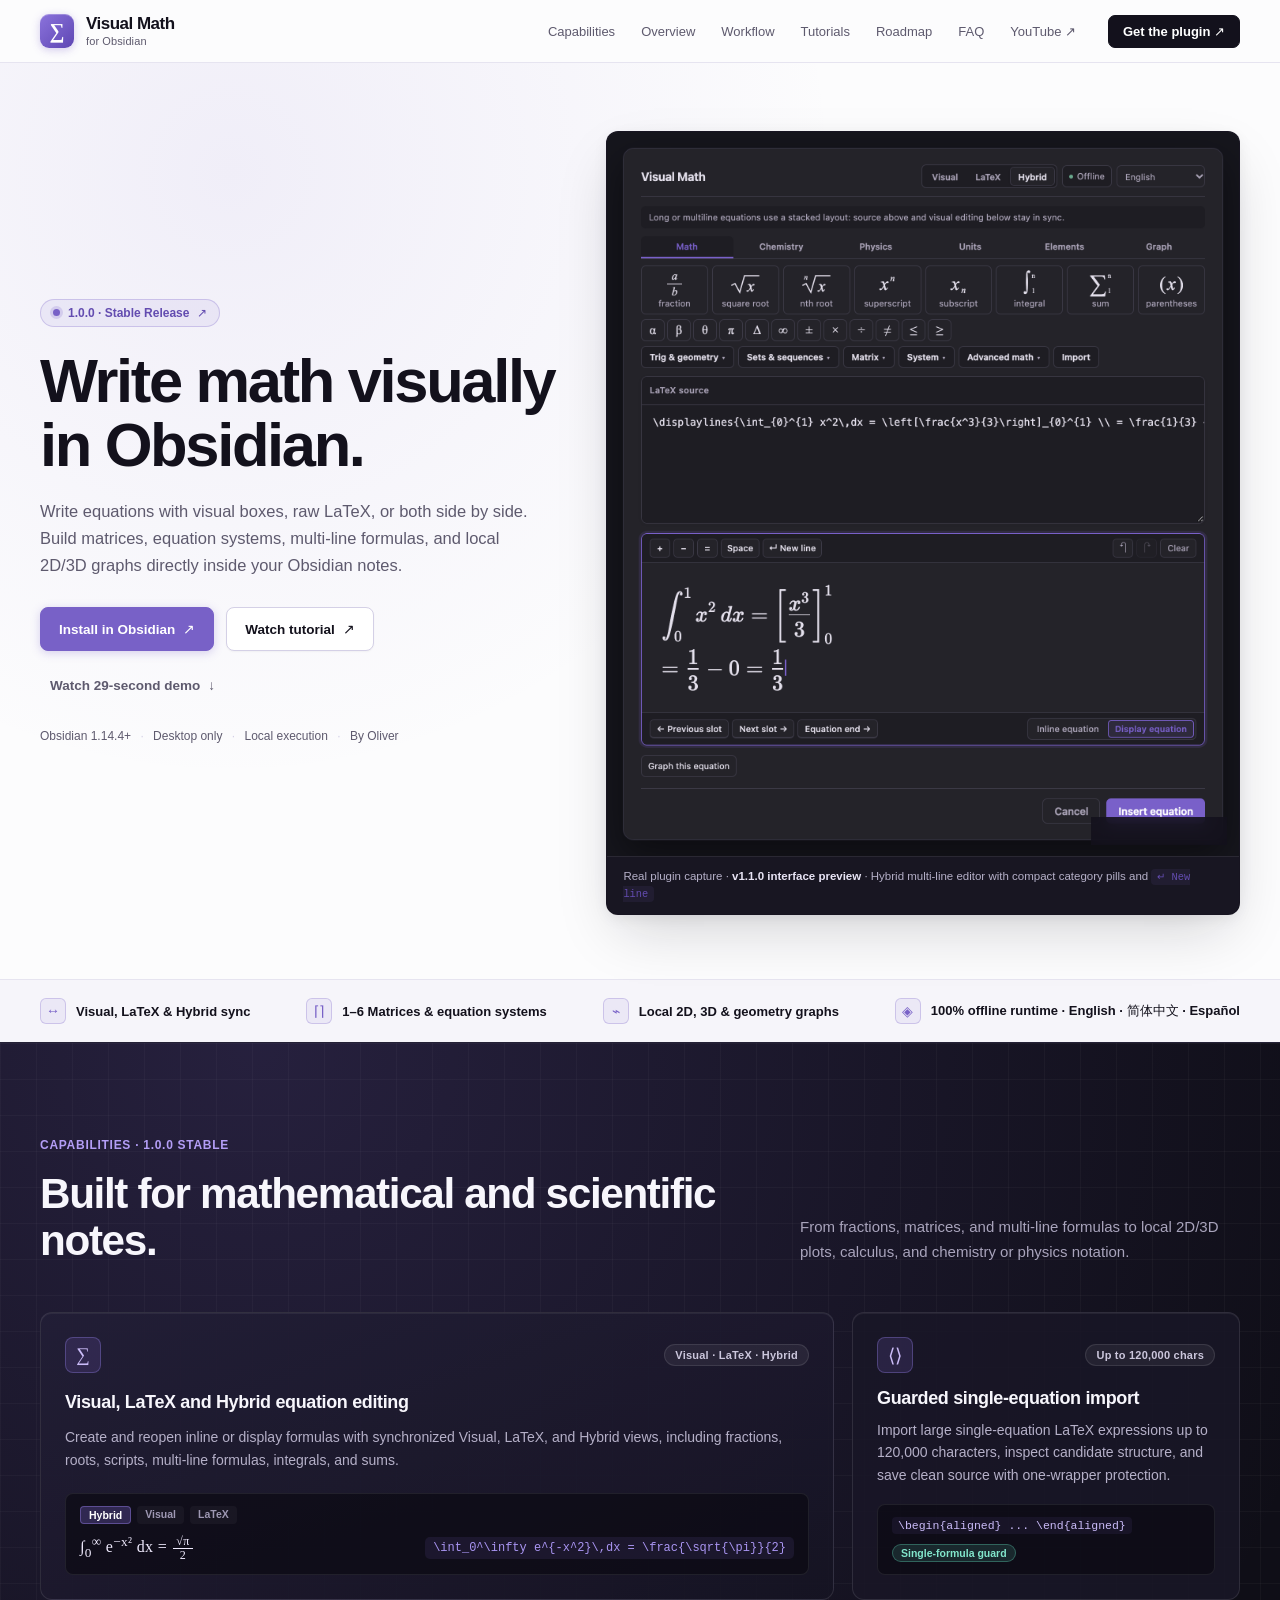
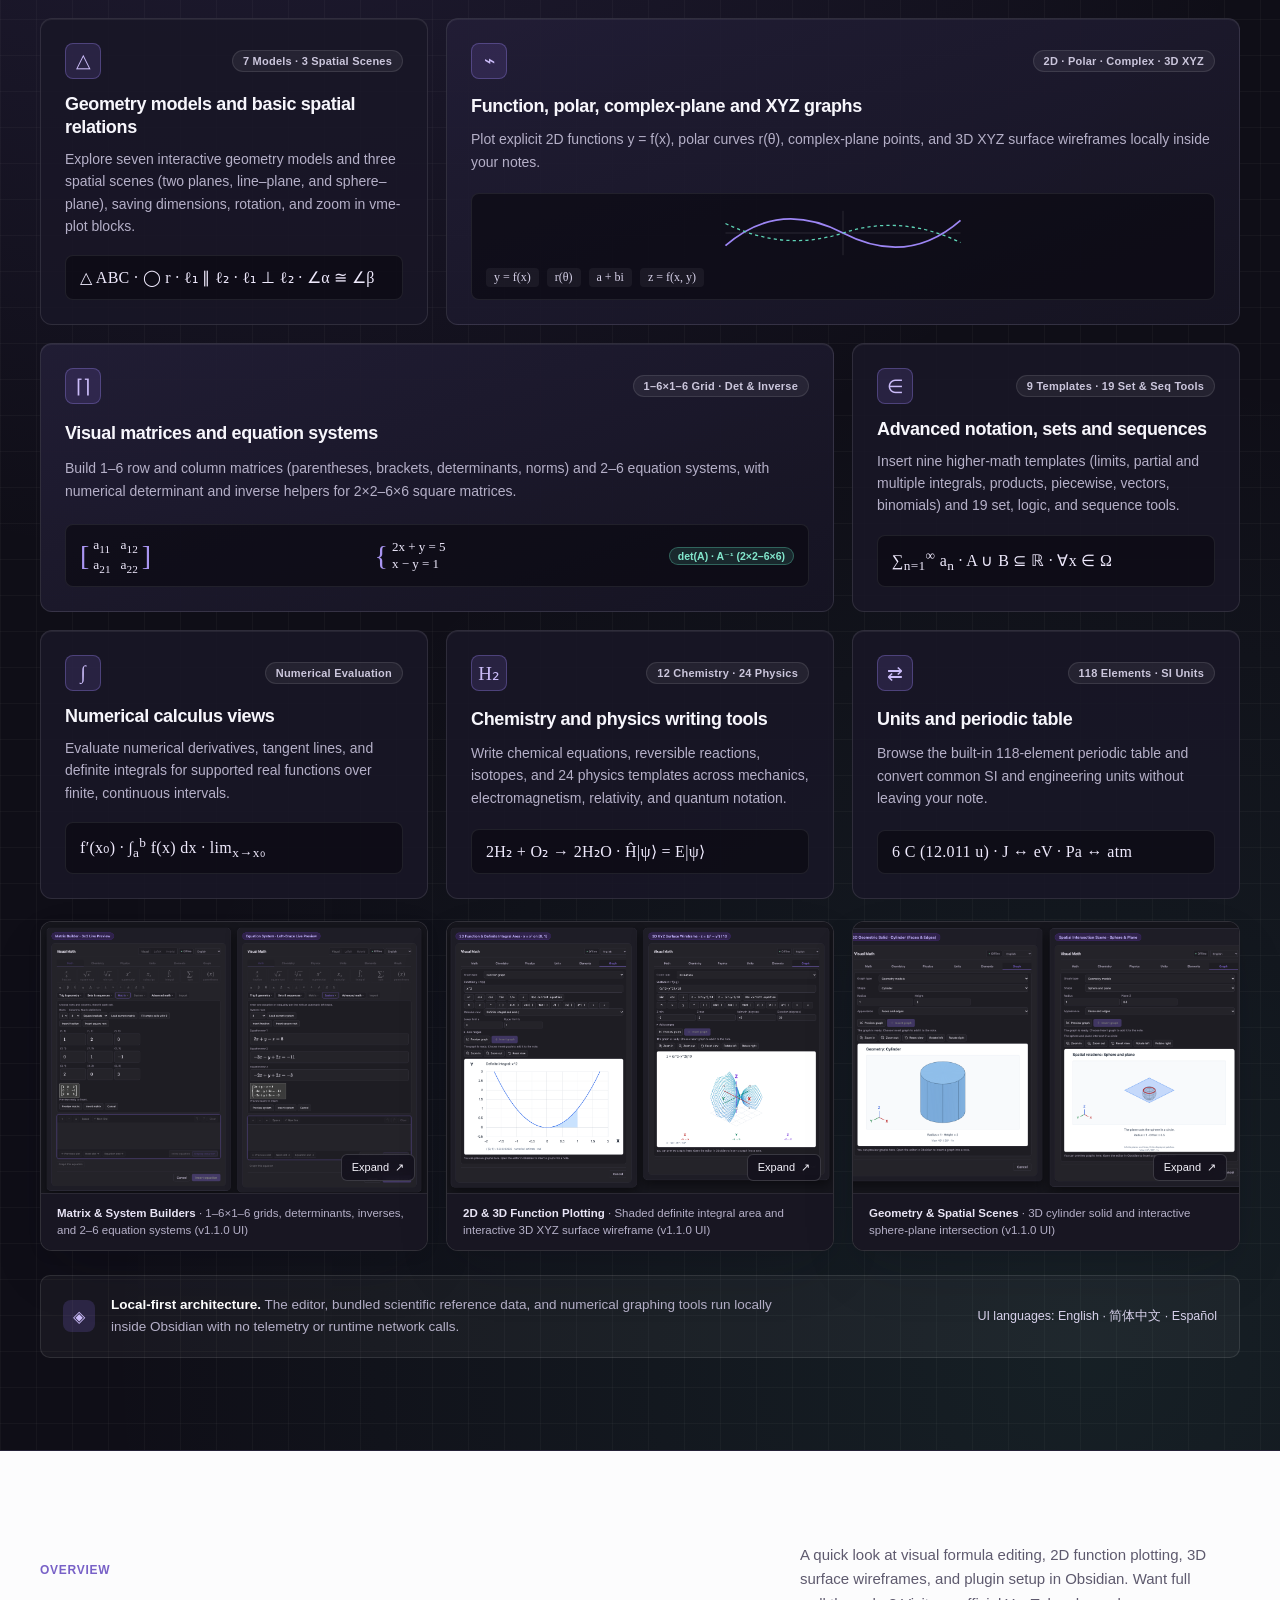
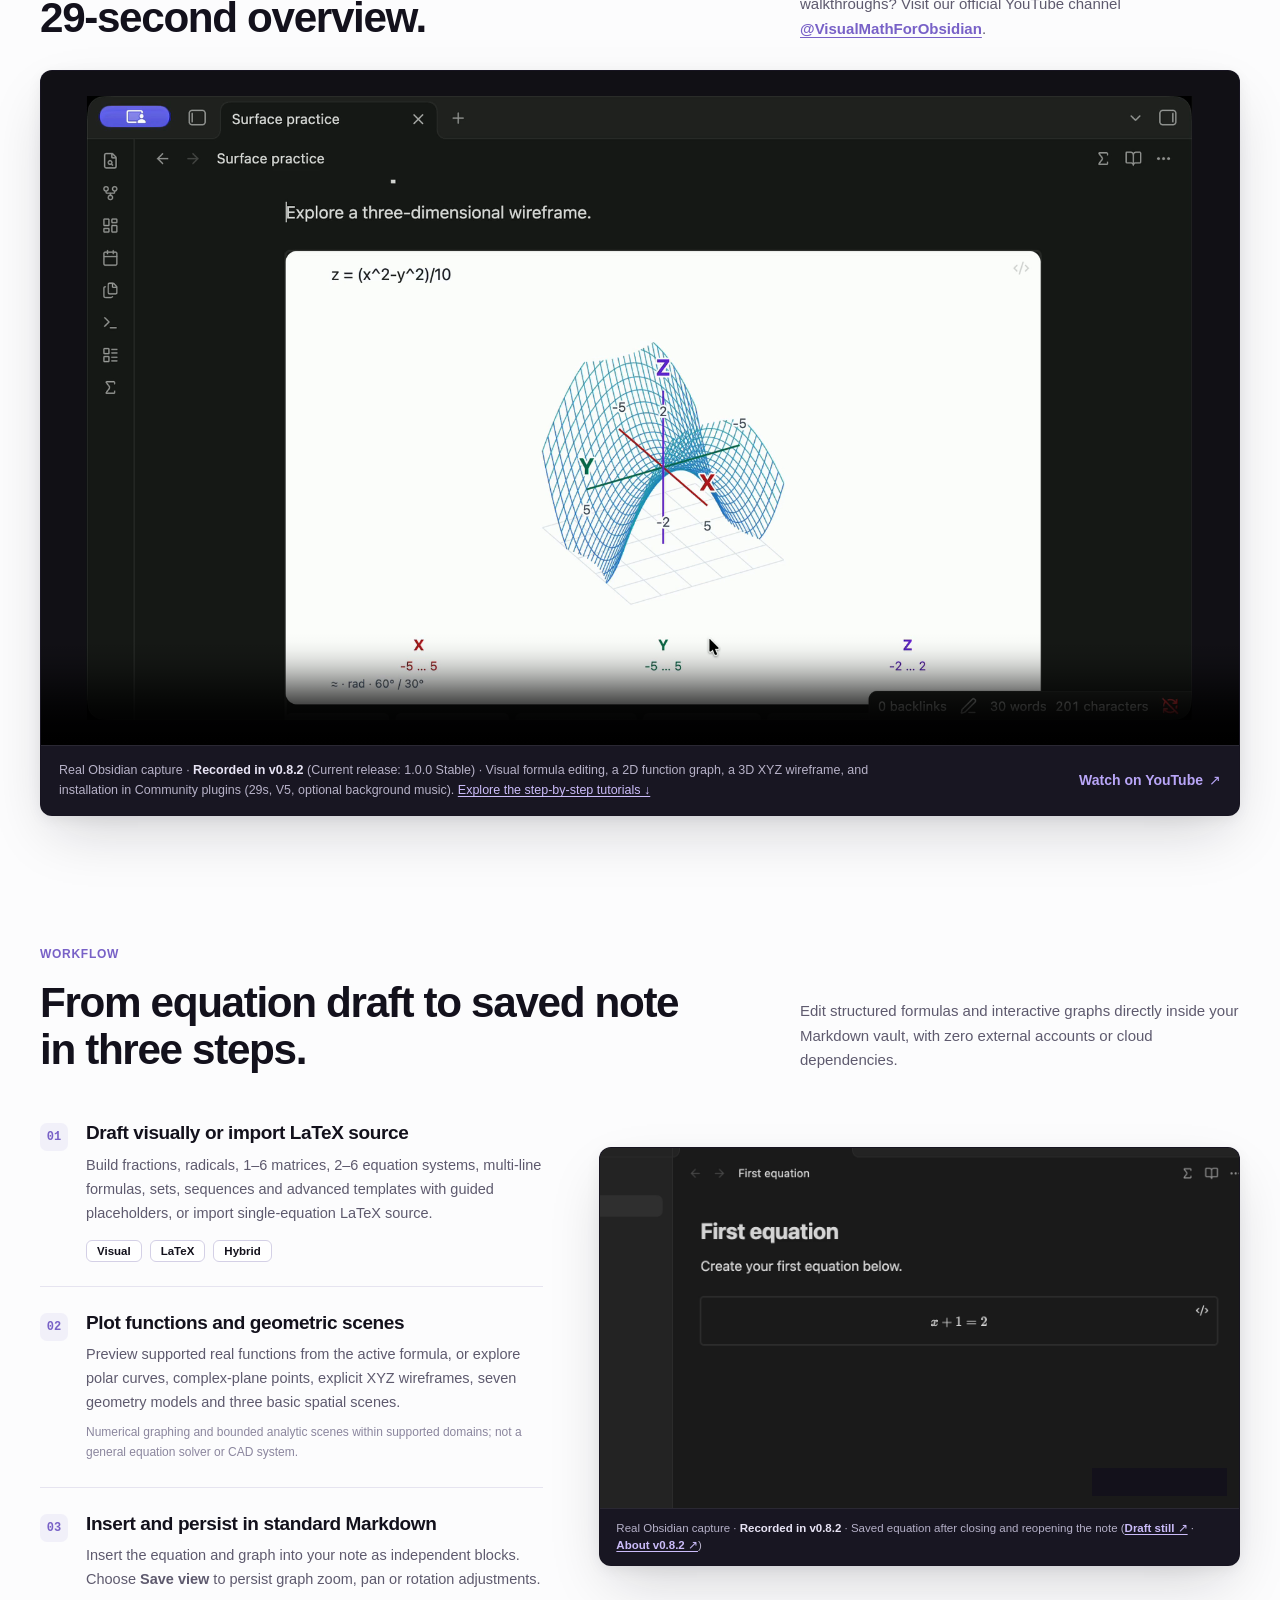
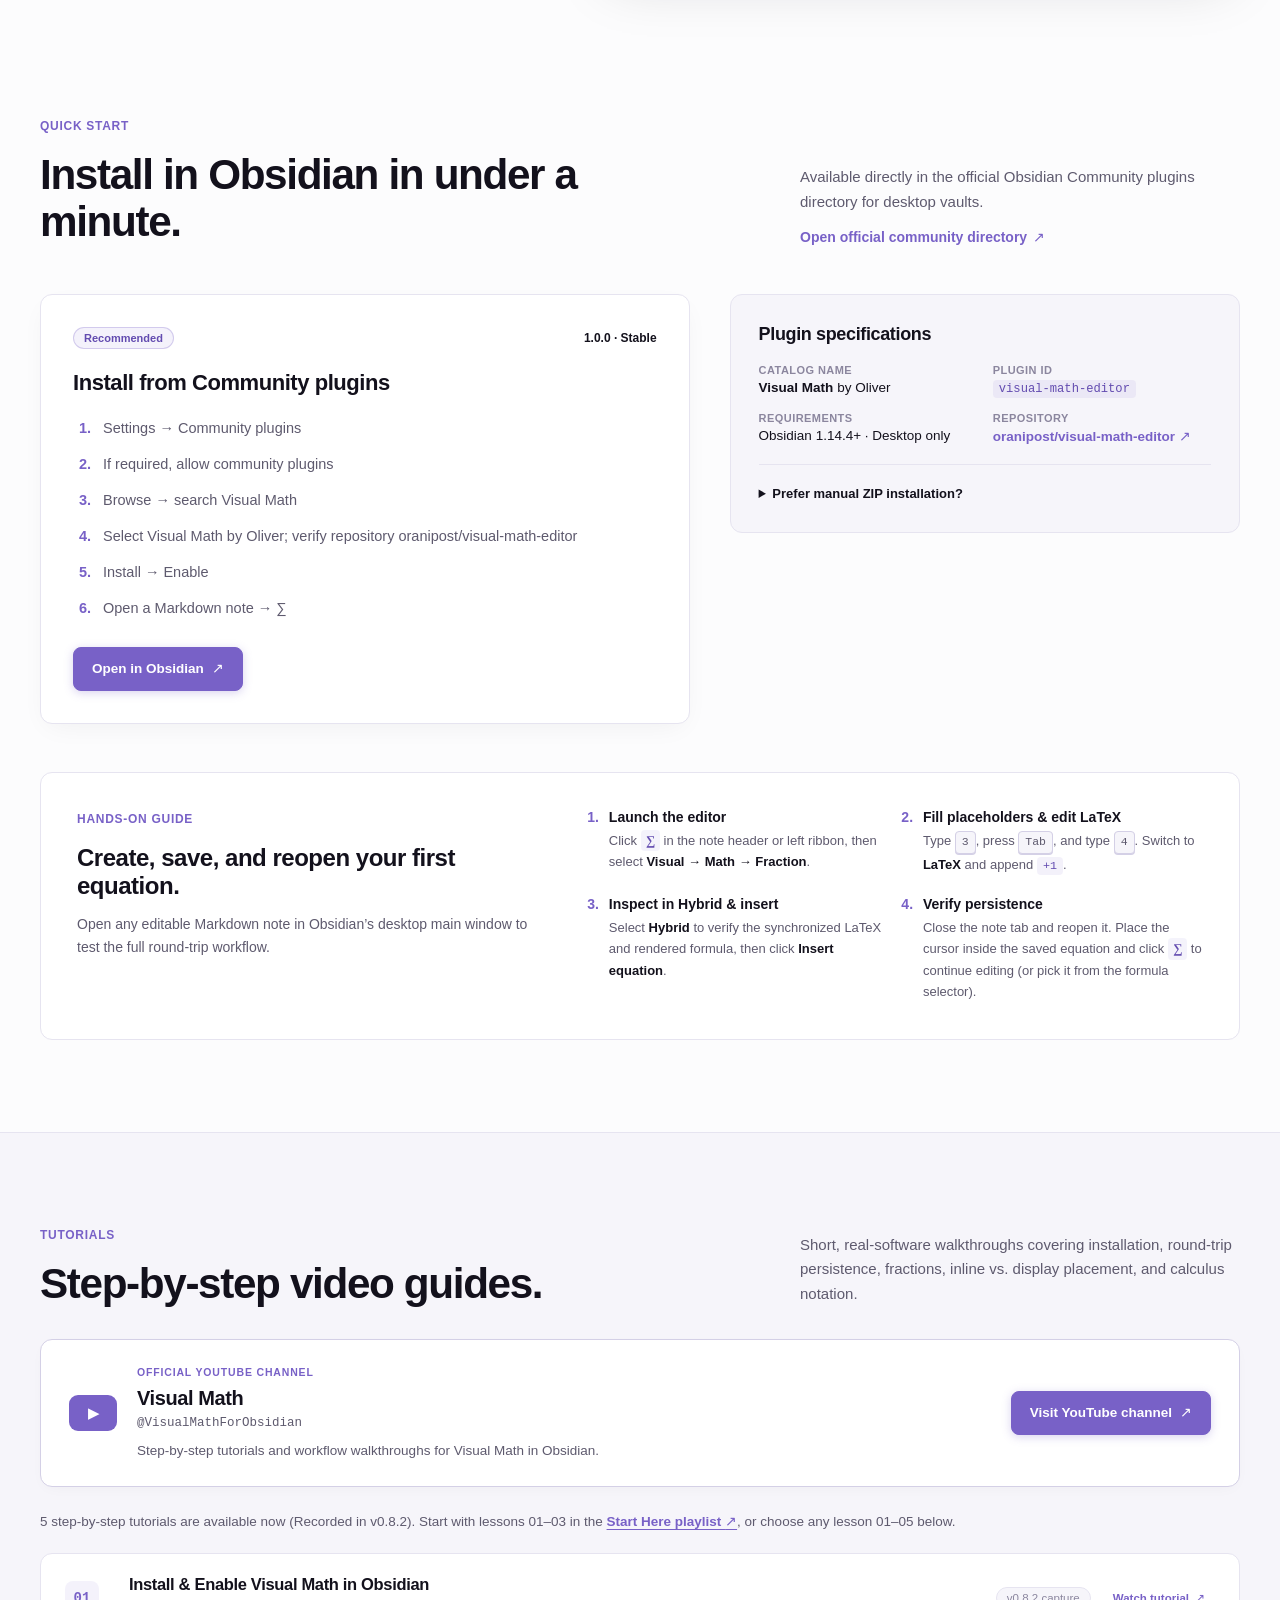
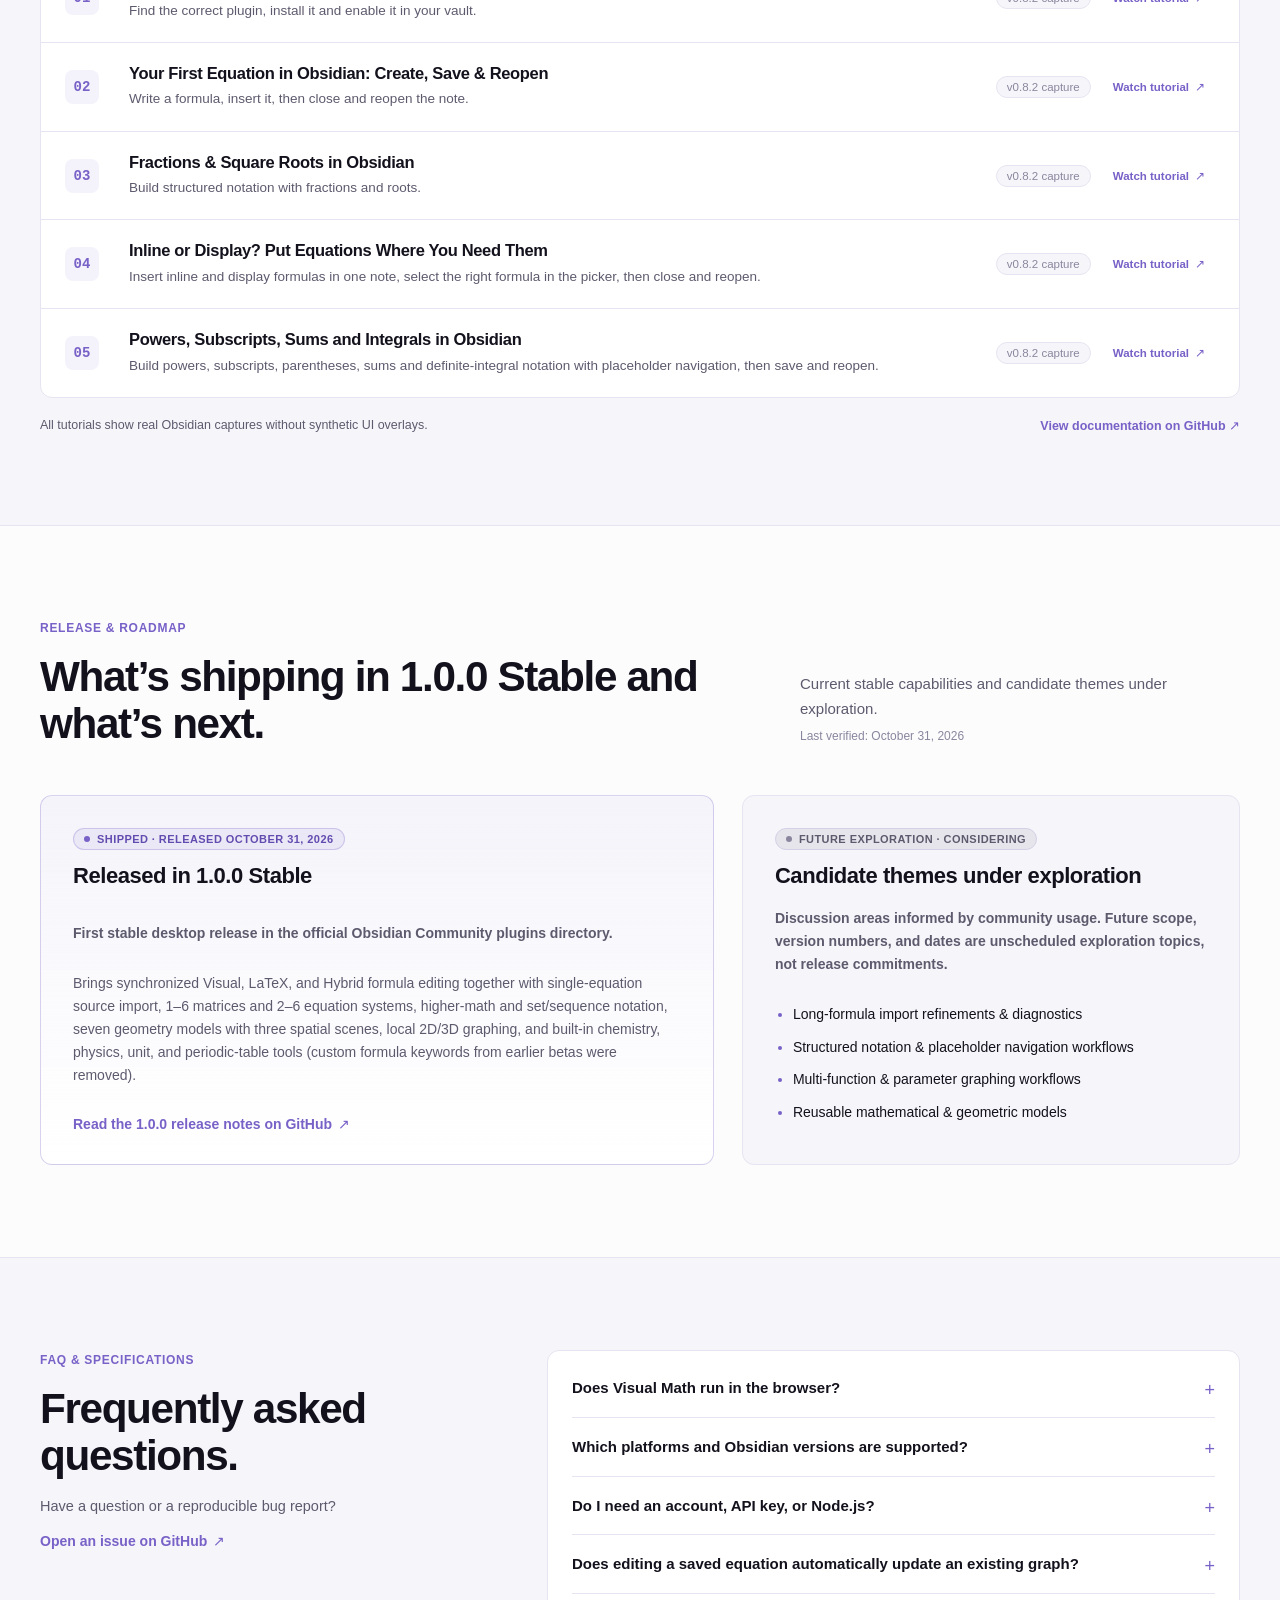
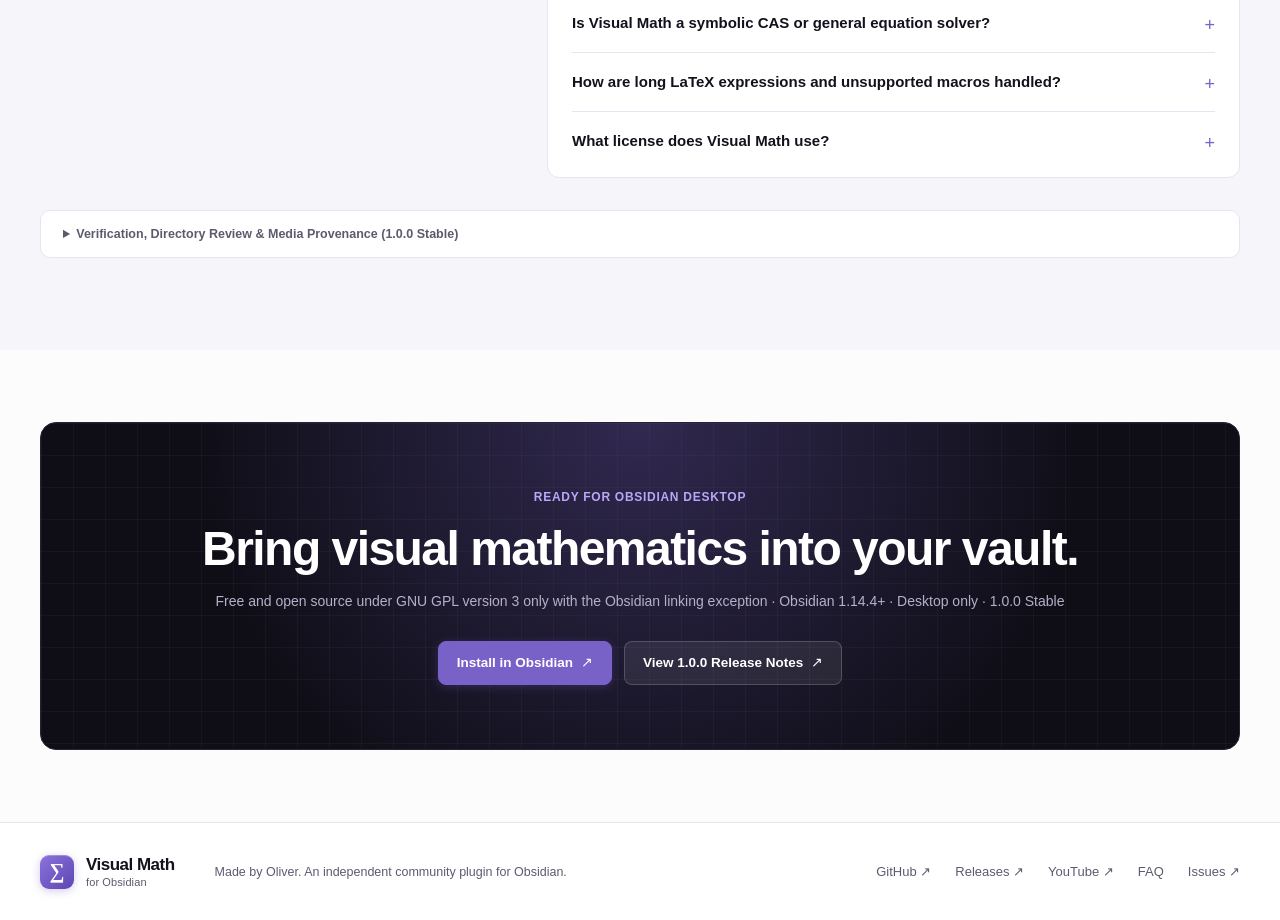
==== commit dffe46de: "Update website copy and add vme-1.1 interface screenshots" ====
--- a/index.html
+++ b/index.html
@@ -3,12 +3,12 @@
 <head>
   <meta charset="utf-8">
   <meta name="viewport" content="width=device-width,initial-scale=1">
-  <title>Visual Math for Obsidian — Write math visually in Obsidian.</title>
+  <title>Visual Math for Obsidian · Write math visually in Obsidian.</title>
   <meta name="description" content="Write equations, explore graphs and build scientific notes in Obsidian. Visual, LaTeX and Hybrid editing. 1.0.0 Stable for desktop.">
   <meta name="robots" content="index,follow">
   <meta name="theme-color" content="#0f0e17">
   <meta property="og:type" content="website">
-  <meta property="og:title" content="Visual Math for Obsidian — Write math visually in Obsidian.">
+  <meta property="og:title" content="Visual Math for Obsidian · Write math visually in Obsidian.">
   <meta property="og:description" content="Visual equations, matrices, calculus and local graphs inside your Obsidian notes. 1.0.0 Stable.">
   <meta property="og:image" content="https://oranipost.github.io/visual-math/assets/share.png">
   <meta property="og:image:width" content="1200">
@@ -46,7 +46,7 @@
       <div class="hero-copy">
         <a class="release-pill" href="https://github.com/oranipost/visual-math-editor/releases/tag/1.0.0"><span class="status-dot" aria-hidden="true"></span>1.0.0 · Stable Release <span aria-hidden="true">↗</span></a>
         <h1 id="hero-title">Write math visually in Obsidian.</h1>
-        <p class="hero-description">Switch seamlessly between Visual, LaTeX, and Hybrid editing. Build matrices, equation systems, calculus notation, and local 2D/3D function or geometry graphs—without memorizing LaTeX syntax.</p>
+        <p class="hero-description">Write equations with visual boxes, raw LaTeX, or both side by side. Build matrices, equation systems, multi-line formulas, and local 2D/3D graphs directly inside your Obsidian notes.</p>
         <div class="actions">
           <a class="button primary" href="https://community.obsidian.md/plugins/visual-math-editor">Install in Obsidian <span aria-hidden="true">↗</span></a>
           <a class="button secondary" href="https://www.youtube.com/watch?v=br9Tg2s-sqs">Watch tutorial <span aria-hidden="true">↗</span></a><a class="button text-button" href="#demo">Watch 29-second demo <span aria-hidden="true">↓</span></a>
@@ -54,11 +54,11 @@
         <p class="requirements">Obsidian 1.14.4+ <span>·</span> Desktop only <span>·</span> Local execution <span>·</span> By Oliver</p>
       </div>
       <figure class="hero-visual window-frame">
-        <a class="screenshot-link" href="assets/visual-math-0.8.2-visual-draft.png" aria-label="Open full Visual Math 0.8.2 editor screenshot">
-          <img src="assets/visual-math-0.8.2-visual-draft.png" width="2048" height="1600" fetchpriority="high" alt="Real Obsidian screenshot: Visual Math 0.8.2 English Visual editor with an x plus one equals two draft, before insertion.">
+        <a class="screenshot-link" href="assets/vme-1.1-hybrid-multiline.png" aria-label="Open full Visual Math Hybrid multi-line editor screenshot">
+          <img src="assets/vme-1.1-hybrid-multiline.png" width="1600" height="1834" fetchpriority="high" alt="Real Visual Math 1.1.0 interface screenshot: Hybrid mode editor with compact category pills, New line button, LaTeX source, and rendered two-line definite integral.">
           <span class="expand-label">View full screenshot <span aria-hidden="true">↗</span></span>
         </a>
-        <figcaption class="window-caption">Real Obsidian capture · <strong>Recorded in v0.8.2</strong> · Visual editor draft before insertion (English UI) · <a href="assets/visual-math-0.8.2-about.png">About v0.8.2 ↗</a></figcaption>
+        <figcaption class="window-caption">Real plugin capture · <strong>v1.1.0 interface preview</strong> · Hybrid multi-line editor with compact category pills and <code>↵ New line</code></figcaption>
       </figure>
     </section>
 
@@ -78,9 +78,32 @@
             <p class="eyebrow">Capabilities · 1.0.0 Stable</p>
             <h2 id="features-title">Built for mathematical and scientific notes.</h2>
           </div>
-          <p>Nine verified modules covering visual equation authoring, guarded source import, linear algebra, geometry, calculus and scientific notation.</p>
-        </div>
-        <div class="bento-grid"><article class="feature-card bento-span-2 bento-featured"><div class="bento-top"><span class="feature-icon" aria-hidden="true">∑</span><span class="bento-tag">Visual · LaTeX · Hybrid</span></div><h3>Visual, LaTeX and Hybrid equation editing</h3><p>Create and reopen inline or display formulas with synchronized Visual, LaTeX, and Hybrid views—covering fractions, roots, scripts, integrals, and sums.</p><div class="bento-preview preview-modes" aria-hidden="true"><div class="preview-tabs"><span class="active">Hybrid</span><span>Visual</span><span>LaTeX</span></div><div class="preview-split"><div class="math-serif">∫<sub>0</sub><sup>∞</sup> e<sup>−x²</sup> dx = <span class="frac"><span>√π</span><span>2</span></span></div><code>\int_0^\infty e^{-x^2}\,dx = \frac{\sqrt{\pi}}{2}</code></div></div></article><article class="feature-card bento-compact"><div class="bento-top"><span class="feature-icon" aria-hidden="true">⟨⟩</span><span class="bento-tag">Up to 120,000 chars</span></div><h3>Guarded single-equation import</h3><p>Import large single-equation LaTeX expressions up to 120,000 characters, inspect candidate structure, and save clean source with one-wrapper protection.</p><div class="bento-preview preview-code" aria-hidden="true"><code>\begin{aligned} ... \end{aligned}</code><span class="guard-pill">Single-formula guard</span></div></article><article class="feature-card bento-compact"><div class="bento-top"><span class="feature-icon" aria-hidden="true">△</span><span class="bento-tag">7 Models · 3 Spatial Scenes</span></div><h3>Geometry models and basic spatial relations</h3><p>Explore seven interactive geometry models and three spatial scenes (two planes, line–plane, and sphere–plane), saving dimensions, rotation, and zoom in vme-plot blocks.</p><div class="bento-preview preview-math" aria-hidden="true"><span class="math-serif">△ ABC · ◯ r · ℓ₁ ∥ ℓ₂ · ℓ₁ ⊥ ℓ₂ · ∠α ≅ ∠β</span></div></article><article class="feature-card bento-span-2 bento-featured"><div class="bento-top"><span class="feature-icon" aria-hidden="true">⌁</span><span class="bento-tag">2D · Polar · Complex · 3D XYZ</span></div><h3>Function, polar, complex-plane and XYZ graphs</h3><p>Plot explicit 2D functions y = f(x), polar curves r(θ), complex-plane points, and 3D XYZ surface wireframes locally inside your notes.</p><div class="bento-preview preview-graph" aria-hidden="true"><svg viewBox="0 0 320 68" fill="none"><line x1="12" y1="34" x2="308" y2="34" stroke="rgba(255,255,255,0.14)" stroke-width="1"/><line x1="160" y1="6" x2="160" y2="62" stroke="rgba(255,255,255,0.14)" stroke-width="1"/><path d="M12 50 C 60 8, 110 8, 160 34 C 210 60, 260 60, 308 18" stroke="#9d86f5" stroke-width="2.2" fill="none"/><path d="M12 22 Q 86 58, 160 34 T 308 46" stroke="#5ed3b6" stroke-width="1.6" stroke-dasharray="4 4" fill="none"/></svg><div class="preview-chips"><span>y = f(x)</span><span>r(θ)</span><span>a + bi</span><span>z = f(x, y)</span></div></div></article><article class="feature-card bento-span-2 bento-featured"><div class="bento-top"><span class="feature-icon" aria-hidden="true">⌈⌉</span><span class="bento-tag">1–6×1–6 Grid · Det & Inverse</span></div><h3>Visual matrices and equation systems</h3><p>Build 1–6 row and column matrices (parentheses, brackets, determinants, norms) and 2–6 equation systems, with numerical determinant and inverse helpers for 2×2–6×6 square matrices.</p><div class="bento-preview preview-matrix" aria-hidden="true"><div class="math-matrix"><span class="bracket">[</span><div class="cells"><span>a<sub>11</sub></span><span>a<sub>12</sub></span><span>a<sub>21</sub></span><span>a<sub>22</sub></span></div><span class="bracket">]</span></div><div class="math-system"><span class="brace">{</span><div class="eqs"><span>2x + y = 5</span><span>x − y = 1</span></div></div><span class="guard-pill">det(A) · A⁻¹ (2×2–6×6)</span></div></article><article class="feature-card bento-compact"><div class="bento-top"><span class="feature-icon" aria-hidden="true">∈</span><span class="bento-tag">9 Templates · 19 Set & Seq Tools</span></div><h3>Advanced notation, sets and sequences</h3><p>Insert nine higher-math templates (limits, partial and multiple integrals, products, piecewise, vectors, binomials) and 19 set, logic, and sequence tools.</p><div class="bento-preview preview-math" aria-hidden="true"><span class="math-serif">∑<sub>n=1</sub><sup>∞</sup> a<sub>n</sub> · A ∪ B ⊆ ℝ · ∀x ∈ Ω</span></div></article><article class="feature-card bento-compact"><div class="bento-top"><span class="feature-icon" aria-hidden="true">∫</span><span class="bento-tag">Numerical Evaluation</span></div><h3>Numerical calculus views</h3><p>Evaluate numerical derivatives, tangent lines, and definite integrals for supported real functions over finite, continuous intervals.</p><div class="bento-preview preview-math" aria-hidden="true"><span class="math-serif">f′(x₀) · ∫<sub>a</sub><sup>b</sup> f(x) dx · lim<sub>x→x₀</sub></span></div></article><article class="feature-card bento-compact"><div class="bento-top"><span class="feature-icon" aria-hidden="true">H₂</span><span class="bento-tag">12 Chemistry · 24 Physics</span></div><h3>Chemistry and physics writing tools</h3><p>Write chemical equations, reversible reactions, isotopes, and 24 physics templates across mechanics, electromagnetism, relativity, and quantum notation.</p><div class="bento-preview preview-math" aria-hidden="true"><span class="math-serif">2H₂ + O₂ → 2H₂O · Ĥ|ψ⟩ = E|ψ⟩</span></div></article><article class="feature-card bento-compact"><div class="bento-top"><span class="feature-icon" aria-hidden="true">⇄</span><span class="bento-tag">118 Elements · SI Units</span></div><h3>Units and periodic table</h3><p>Browse the built-in 118-element periodic table and convert common SI and engineering units without leaving your note.</p><div class="bento-preview preview-math" aria-hidden="true"><span class="math-serif">6 C (12.011 u) · J ↔ eV · Pa ↔ atm</span></div></article></div>
+          <p>From fractions, matrices, and multi-line formulas to local 2D/3D plots, calculus, and chemistry or physics notation.</p>
+        </div>
+        <div class="bento-grid"><article class="feature-card bento-span-2 bento-featured"><div class="bento-top"><span class="feature-icon" aria-hidden="true">∑</span><span class="bento-tag">Visual · LaTeX · Hybrid</span></div><h3>Visual, LaTeX and Hybrid equation editing</h3><p>Create and reopen inline or display formulas with synchronized Visual, LaTeX, and Hybrid views, including fractions, roots, scripts, multi-line formulas, integrals, and sums.</p><div class="bento-preview preview-modes" aria-hidden="true"><div class="preview-tabs"><span class="active">Hybrid</span><span>Visual</span><span>LaTeX</span></div><div class="preview-split"><div class="math-serif">∫<sub>0</sub><sup>∞</sup> e<sup>−x²</sup> dx = <span class="frac"><span>√π</span><span>2</span></span></div><code>\int_0^\infty e^{-x^2}\,dx = \frac{\sqrt{\pi}}{2}</code></div></div></article><article class="feature-card bento-compact"><div class="bento-top"><span class="feature-icon" aria-hidden="true">⟨⟩</span><span class="bento-tag">Up to 120,000 chars</span></div><h3>Guarded single-equation import</h3><p>Import large single-equation LaTeX expressions up to 120,000 characters, inspect candidate structure, and save clean source with one-wrapper protection.</p><div class="bento-preview preview-code" aria-hidden="true"><code>\begin{aligned} ... \end{aligned}</code><span class="guard-pill">Single-formula guard</span></div></article><article class="feature-card bento-compact"><div class="bento-top"><span class="feature-icon" aria-hidden="true">△</span><span class="bento-tag">7 Models · 3 Spatial Scenes</span></div><h3>Geometry models and basic spatial relations</h3><p>Explore seven interactive geometry models and three spatial scenes (two planes, line–plane, and sphere–plane), saving dimensions, rotation, and zoom in vme-plot blocks.</p><div class="bento-preview preview-math" aria-hidden="true"><span class="math-serif">△ ABC · ◯ r · ℓ₁ ∥ ℓ₂ · ℓ₁ ⊥ ℓ₂ · ∠α ≅ ∠β</span></div></article><article class="feature-card bento-span-2 bento-featured"><div class="bento-top"><span class="feature-icon" aria-hidden="true">⌁</span><span class="bento-tag">2D · Polar · Complex · 3D XYZ</span></div><h3>Function, polar, complex-plane and XYZ graphs</h3><p>Plot explicit 2D functions y = f(x), polar curves r(θ), complex-plane points, and 3D XYZ surface wireframes locally inside your notes.</p><div class="bento-preview preview-graph" aria-hidden="true"><svg viewBox="0 0 320 68" fill="none"><line x1="12" y1="34" x2="308" y2="34" stroke="rgba(255,255,255,0.14)" stroke-width="1"/><line x1="160" y1="6" x2="160" y2="62" stroke="rgba(255,255,255,0.14)" stroke-width="1"/><path d="M12 50 C 60 8, 110 8, 160 34 C 210 60, 260 60, 308 18" stroke="#9d86f5" stroke-width="2.2" fill="none"/><path d="M12 22 Q 86 58, 160 34 T 308 46" stroke="#5ed3b6" stroke-width="1.6" stroke-dasharray="4 4" fill="none"/></svg><div class="preview-chips"><span>y = f(x)</span><span>r(θ)</span><span>a + bi</span><span>z = f(x, y)</span></div></div></article><article class="feature-card bento-span-2 bento-featured"><div class="bento-top"><span class="feature-icon" aria-hidden="true">⌈⌉</span><span class="bento-tag">1–6×1–6 Grid · Det & Inverse</span></div><h3>Visual matrices and equation systems</h3><p>Build 1–6 row and column matrices (parentheses, brackets, determinants, norms) and 2–6 equation systems, with numerical determinant and inverse helpers for 2×2–6×6 square matrices.</p><div class="bento-preview preview-matrix" aria-hidden="true"><div class="math-matrix"><span class="bracket">[</span><div class="cells"><span>a<sub>11</sub></span><span>a<sub>12</sub></span><span>a<sub>21</sub></span><span>a<sub>22</sub></span></div><span class="bracket">]</span></div><div class="math-system"><span class="brace">{</span><div class="eqs"><span>2x + y = 5</span><span>x − y = 1</span></div></div><span class="guard-pill">det(A) · A⁻¹ (2×2–6×6)</span></div></article><article class="feature-card bento-compact"><div class="bento-top"><span class="feature-icon" aria-hidden="true">∈</span><span class="bento-tag">9 Templates · 19 Set & Seq Tools</span></div><h3>Advanced notation, sets and sequences</h3><p>Insert nine higher-math templates (limits, partial and multiple integrals, products, piecewise, vectors, binomials) and 19 set, logic, and sequence tools.</p><div class="bento-preview preview-math" aria-hidden="true"><span class="math-serif">∑<sub>n=1</sub><sup>∞</sup> a<sub>n</sub> · A ∪ B ⊆ ℝ · ∀x ∈ Ω</span></div></article><article class="feature-card bento-compact"><div class="bento-top"><span class="feature-icon" aria-hidden="true">∫</span><span class="bento-tag">Numerical Evaluation</span></div><h3>Numerical calculus views</h3><p>Evaluate numerical derivatives, tangent lines, and definite integrals for supported real functions over finite, continuous intervals.</p><div class="bento-preview preview-math" aria-hidden="true"><span class="math-serif">f′(x₀) · ∫<sub>a</sub><sup>b</sup> f(x) dx · lim<sub>x→x₀</sub></span></div></article><article class="feature-card bento-compact"><div class="bento-top"><span class="feature-icon" aria-hidden="true">H₂</span><span class="bento-tag">12 Chemistry · 24 Physics</span></div><h3>Chemistry and physics writing tools</h3><p>Write chemical equations, reversible reactions, isotopes, and 24 physics templates across mechanics, electromagnetism, relativity, and quantum notation.</p><div class="bento-preview preview-math" aria-hidden="true"><span class="math-serif">2H₂ + O₂ → 2H₂O · Ĥ|ψ⟩ = E|ψ⟩</span></div></article><article class="feature-card bento-compact"><div class="bento-top"><span class="feature-icon" aria-hidden="true">⇄</span><span class="bento-tag">118 Elements · SI Units</span></div><h3>Units and periodic table</h3><p>Browse the built-in 118-element periodic table and convert common SI and engineering units without leaving your note.</p><div class="bento-preview preview-math" aria-hidden="true"><span class="math-serif">6 C (12.011 u) · J ↔ eV · Pa ↔ atm</span></div></article></div>
+        <div class="interface-showcase" aria-label="Visual Math interface gallery">
+          <figure class="window-frame showcase-card">
+            <a class="screenshot-link" href="assets/vme-1.1-matrix-system.png" aria-label="Open full Matrix Builder and Equation System screenshot">
+              <img src="assets/vme-1.1-matrix-system.png" width="2720" height="1943" loading="lazy" alt="Real Visual Math 1.1.0 screenshot showing the 3 by 3 Matrix Builder with determinant and inverse controls alongside the left-brace Equation System builder.">
+              <span class="expand-label">Expand <span aria-hidden="true">↗</span></span>
+            </a>
+            <figcaption class="window-caption"><strong>Matrix &amp; System Builders</strong> · 1–6×1–6 grids, determinants, inverses, and 2–6 equation systems (v1.1.0 UI)</figcaption>
+          </figure>
+          <figure class="window-frame showcase-card">
+            <a class="screenshot-link" href="assets/vme-1.1-graphs-3d.png" aria-label="Open full 2D Definite Integral and 3D Surface Wireframe screenshot">
+              <img src="assets/vme-1.1-graphs-3d.png" width="2720" height="1881" loading="lazy" alt="Real Visual Math 1.1.0 screenshot showing a 2D function graph with shaded definite integral area next to a 3D XYZ surface wireframe.">
+              <span class="expand-label">Expand <span aria-hidden="true">↗</span></span>
+            </a>
+            <figcaption class="window-caption"><strong>2D &amp; 3D Function Plotting</strong> · Shaded definite integral area and interactive 3D XYZ surface wireframe (v1.1.0 UI)</figcaption>
+          </figure>
+          <figure class="window-frame showcase-card">
+            <a class="screenshot-link" href="assets/vme-1.1-geometry.png" aria-label="Open full 3D Geometric Solid and Spatial Intersection Scene screenshot">
+              <img src="assets/vme-1.1-geometry.png" width="2720" height="1756" loading="lazy" alt="Real Visual Math 1.1.0 screenshot showing a 3D cylinder geometric solid alongside a sphere and plane spatial intersection scene.">
+              <span class="expand-label">Expand <span aria-hidden="true">↗</span></span>
+            </a>
+            <figcaption class="window-caption"><strong>Geometry &amp; Spatial Scenes</strong> · 3D cylinder solid and interactive sphere-plane intersection (v1.1.0 UI)</figcaption>
+          </figure>
+        </div>
         <div class="local-note">
           <span class="local-badge" aria-hidden="true">◈</span>
           <p><strong>Local-first architecture.</strong> The editor, bundled scientific reference data, and numerical graphing tools run locally inside Obsidian with no telemetry or runtime network calls.</p>
@@ -89,7 +112,7 @@
       </div>
     </section>
 
-    <section id="demo" class="section wrap demo-section" aria-labelledby="demo-title"><div class="section-intro"><div><p class="eyebrow">29s Overview</p><h2 id="demo-title">See Visual Math in 29 seconds.</h2></div><p>Watch visual equation authoring, 2D function plotting, 3D XYZ surface wireframes, and plugin setup inside a live Obsidian vault.</p></div><figure class="promo-figure window-frame window-frame-dark"><video controls muted playsinline preload="none" width="1920" height="1080" poster="assets/visual-math-0.8.2-promo-poster.png" tabindex="0" aria-label="Visual Math promotional video (Recorded in v0.8.2)" aria-describedby="demo-summary"><source src="assets/visual-math-0.8.2-promo-v5.mp4" type="video/mp4"><p>Your browser cannot play this video. <a href="https://www.youtube.com/watch?v=427skTbfpyw">Watch the overview on YouTube</a>.</p></video><figcaption class="promo-caption"><p id="demo-summary">Real Obsidian capture · <strong>Recorded in v0.8.2</strong> (Current release: 1.0.0 Stable) — Visual formula editing, a 2D function graph, a 3D XYZ wireframe, and installation in Community plugins (29s, V5, optional background music). <a href="#tutorials">Explore the step-by-step tutorials ↓</a></p><a class="inline-link" href="https://www.youtube.com/watch?v=427skTbfpyw">Watch on YouTube <span aria-hidden="true">↗</span></a></figcaption></figure></section>
+    <section id="demo" class="section wrap demo-section" aria-labelledby="demo-title"><div class="section-intro"><div><p class="eyebrow">Overview</p><h2 id="demo-title">29-second overview.</h2></div><p>A quick look at visual formula editing, 2D function plotting, 3D surface wireframes, and plugin setup in Obsidian. Want full walkthroughs? Visit our official YouTube channel <a class="inline-channel-link" href="https://www.youtube.com/@VisualMathForObsidian">@VisualMathForObsidian</a>.</p></div><figure class="promo-figure window-frame window-frame-dark"><video controls muted playsinline preload="none" width="1920" height="1080" poster="assets/visual-math-0.8.2-promo-poster.png" tabindex="0" aria-label="Visual Math promotional video (Recorded in v0.8.2)" aria-describedby="demo-summary"><source src="assets/visual-math-0.8.2-promo-v5.mp4" type="video/mp4"><p>Your browser cannot play this video. <a href="https://www.youtube.com/watch?v=427skTbfpyw">Watch the overview on YouTube</a>.</p></video><figcaption class="promo-caption"><p id="demo-summary">Real Obsidian capture · <strong>Recorded in v0.8.2</strong> (Current release: 1.0.0 Stable) · Visual formula editing, a 2D function graph, a 3D XYZ wireframe, and installation in Community plugins (29s, V5, optional background music). <a href="#tutorials">Explore the step-by-step tutorials ↓</a></p><a class="inline-link" href="https://www.youtube.com/watch?v=427skTbfpyw">Watch on YouTube <span aria-hidden="true">↗</span></a></figcaption></figure></section>
 
     <section id="workflow" class="section wrap workflow" aria-labelledby="workflow-title">
       <div class="section-intro">
@@ -105,7 +128,7 @@
             <span class="step-number">01</span>
             <div>
               <h3>Draft visually or import LaTeX source</h3>
-              <p>Build fractions, radicals, 1–6 matrices, 2–6 equation systems, sets, sequences and advanced templates with guided placeholders, or import guarded single-equation LaTeX source.</p>
+              <p>Build fractions, radicals, 1–6 matrices, 2–6 equation systems, multi-line formulas, sets, sequences and advanced templates with guided placeholders, or import single-equation LaTeX source.</p>
               <div class="mode-list" aria-label="Available editing modes"><span>Visual</span><span>LaTeX</span><span>Hybrid</span></div>
             </div>
           </article>
@@ -130,7 +153,7 @@
             <img src="assets/visual-math-0.8.2-saved-note-reopened.png" width="2048" height="1600" loading="lazy" alt="Real Obsidian screenshot: the First equation note showing the saved x plus one equals two formula after closing and reopening in Visual Math 0.8.2.">
             <span class="expand-label">View full screenshot <span aria-hidden="true">↗</span></span>
           </a>
-          <figcaption class="window-caption">Real Obsidian capture · <strong>Recorded in v0.8.2</strong> · The saved equation remains after closing and reopening the note.</figcaption>
+          <figcaption class="window-caption">Real Obsidian capture · <strong>Recorded in v0.8.2</strong> · Saved equation after closing and reopening the note (<a href="assets/visual-math-0.8.2-visual-draft.png">Draft still ↗</a> · <a href="assets/visual-math-0.8.2-about.png">About v0.8.2 ↗</a>)</figcaption>
         </figure>
       </div>
     </section>
@@ -228,7 +251,7 @@
       <h3>Released in 1.0.0 Stable</h3>
     </div>
     <p class="roadmap-lead">First stable desktop release in the official Obsidian Community plugins directory.</p>
-    <p>Brings synchronized Visual, LaTeX, and Hybrid equation authoring together with guarded single-equation import, 1–6 matrices and 2–6 equation systems, higher-math and set/sequence notation, seven geometry models with three spatial scenes, local 2D/3D graphing, and built-in chemistry, physics, unit, and periodic-table tools (custom formula keywords from earlier betas were removed).</p>
+    <p>Brings synchronized Visual, LaTeX, and Hybrid formula editing together with single-equation source import, 1–6 matrices and 2–6 equation systems, higher-math and set/sequence notation, seven geometry models with three spatial scenes, local 2D/3D graphing, and built-in chemistry, physics, unit, and periodic-table tools (custom formula keywords from earlier betas were removed).</p>
     <a class="inline-link" href="https://github.com/oranipost/visual-math-editor/releases/tag/1.0.0">Read the 1.0.0 release notes on GitHub <span aria-hidden="true">↗</span></a>
   </article>
   <article class="roadmap-card roadmap-considering">
@@ -236,7 +259,7 @@
       <span class="roadmap-badge considering"><span class="dot" aria-hidden="true"></span>Future Exploration · Considering</span>
       <h3>Candidate themes under exploration</h3>
     </div>
-    <p class="roadmap-lead">Discussion areas informed by community usage. Future scope, version numbers, and dates are unscheduled exploration topics—not release commitments.</p>
+    <p class="roadmap-lead">Discussion areas informed by community usage. Future scope, version numbers, and dates are unscheduled exploration topics, not release commitments.</p>
     <ul class="considering-list"><li>Long-formula import refinements &amp; diagnostics</li><li>Structured notation &amp; placeholder navigation workflows</li><li>Multi-function &amp; parameter graphing workflows</li><li>Reusable mathematical &amp; geometric models</li></ul>
   </article></div>
     </section>
@@ -269,7 +292,7 @@
             </div>
             <div>
               <h4>Media Provenance &amp; Functional Boundaries</h4>
-              <p>All screenshots, the 29-second V5 overview video, and tutorials 01–05 are genuine captures from running Obsidian and are explicitly labeled <strong>Recorded in v0.8.2</strong>. Matrix determinants/inverses (`2×2`–`6×6`) and calculus tools are numerical helpers; geometry covers 7 models and 3 basic spatial relations (parallel, perpendicular, angle congruence), not a full CAD or theorem-proving engine.</p>
+              <p>Interface showcase screenshots are real captures from Visual Math <strong>v1.1.0</strong>. The close-and-reopen persistence still, the 29-second V5 overview video, and tutorials 01–05 are genuine captures from running Obsidian labeled <strong>Recorded in v0.8.2</strong>. Matrix determinants/inverses (`2×2`–`6×6`) and calculus tools are numerical helpers; geometry covers 7 models and 3 basic spatial relations (parallel, perpendicular, angle congruence), not a full CAD or theorem-proving engine.</p>
             </div>
           </div>
         </details>
--- a/styles.css
+++ b/styles.css
@@ -301,17 +301,17 @@
   background: #14131d;
   overflow: hidden;
 }
-/* Pure CSS visual focus crop to trim empty left vault sidebar & dead space */
+/* Hero & Workflow Media Framing */
 .hero-visual .screenshot-link {
-  aspect-ratio: 16 / 11;
+  background: #111018;
 }
 .hero-visual .screenshot-link img {
-  width: 136%;
-  max-width: none;
-  margin-left: -34%;
-  margin-top: -18%;
+  width: 100%;
+  height: auto;
+  margin: 0;
   display: block;
 }
+/* Pure CSS visual focus crop to trim empty left vault sidebar on 0.8.2 reopened note */
 .workflow-image .screenshot-link {
   aspect-ratio: 16 / 9;
 }
@@ -586,6 +586,42 @@
   background: rgba(94, 211, 182, 0.14);
   border: 1px solid rgba(94, 211, 182, 0.35);
   color: #82e6cc;
+}
+
+.interface-showcase {
+  display: grid;
+  grid-template-columns: repeat(3, 1fr);
+  gap: 18px;
+  margin-top: 22px;
+}
+.showcase-card {
+  display: flex;
+  flex-direction: column;
+  background: #14131d;
+  border-color: rgba(255, 255, 255, 0.12);
+}
+.showcase-card .screenshot-link {
+  aspect-ratio: 16 / 11.2;
+  background: #111018;
+}
+.showcase-card .screenshot-link img {
+  width: 100%;
+  height: 100%;
+  object-fit: cover;
+  object-position: center top;
+}
+.showcase-card .window-caption {
+  flex: 1;
+}
+
+.inline-channel-link {
+  color: var(--accent);
+  font-weight: 600;
+  text-decoration: underline;
+  text-underline-offset: 3px;
+}
+.inline-channel-link:hover {
+  color: var(--accent-hover);
 }
 
 .local-note {
@@ -1149,6 +1185,7 @@
   .workflow-grid { grid-template-columns: 1fr; gap: 36px; }
   .bento-grid { grid-template-columns: repeat(2, 1fr); grid-auto-flow: dense; }
   .bento-span-2 { grid-column: span 2; }
+  .interface-showcase { grid-template-columns: 1fr; }
   .install-layout, .first-equation, .roadmap-grid, .faq-layout { grid-template-columns: 1fr; gap: 28px; }
   .first-equation-steps { grid-template-columns: 1fr; }
 }
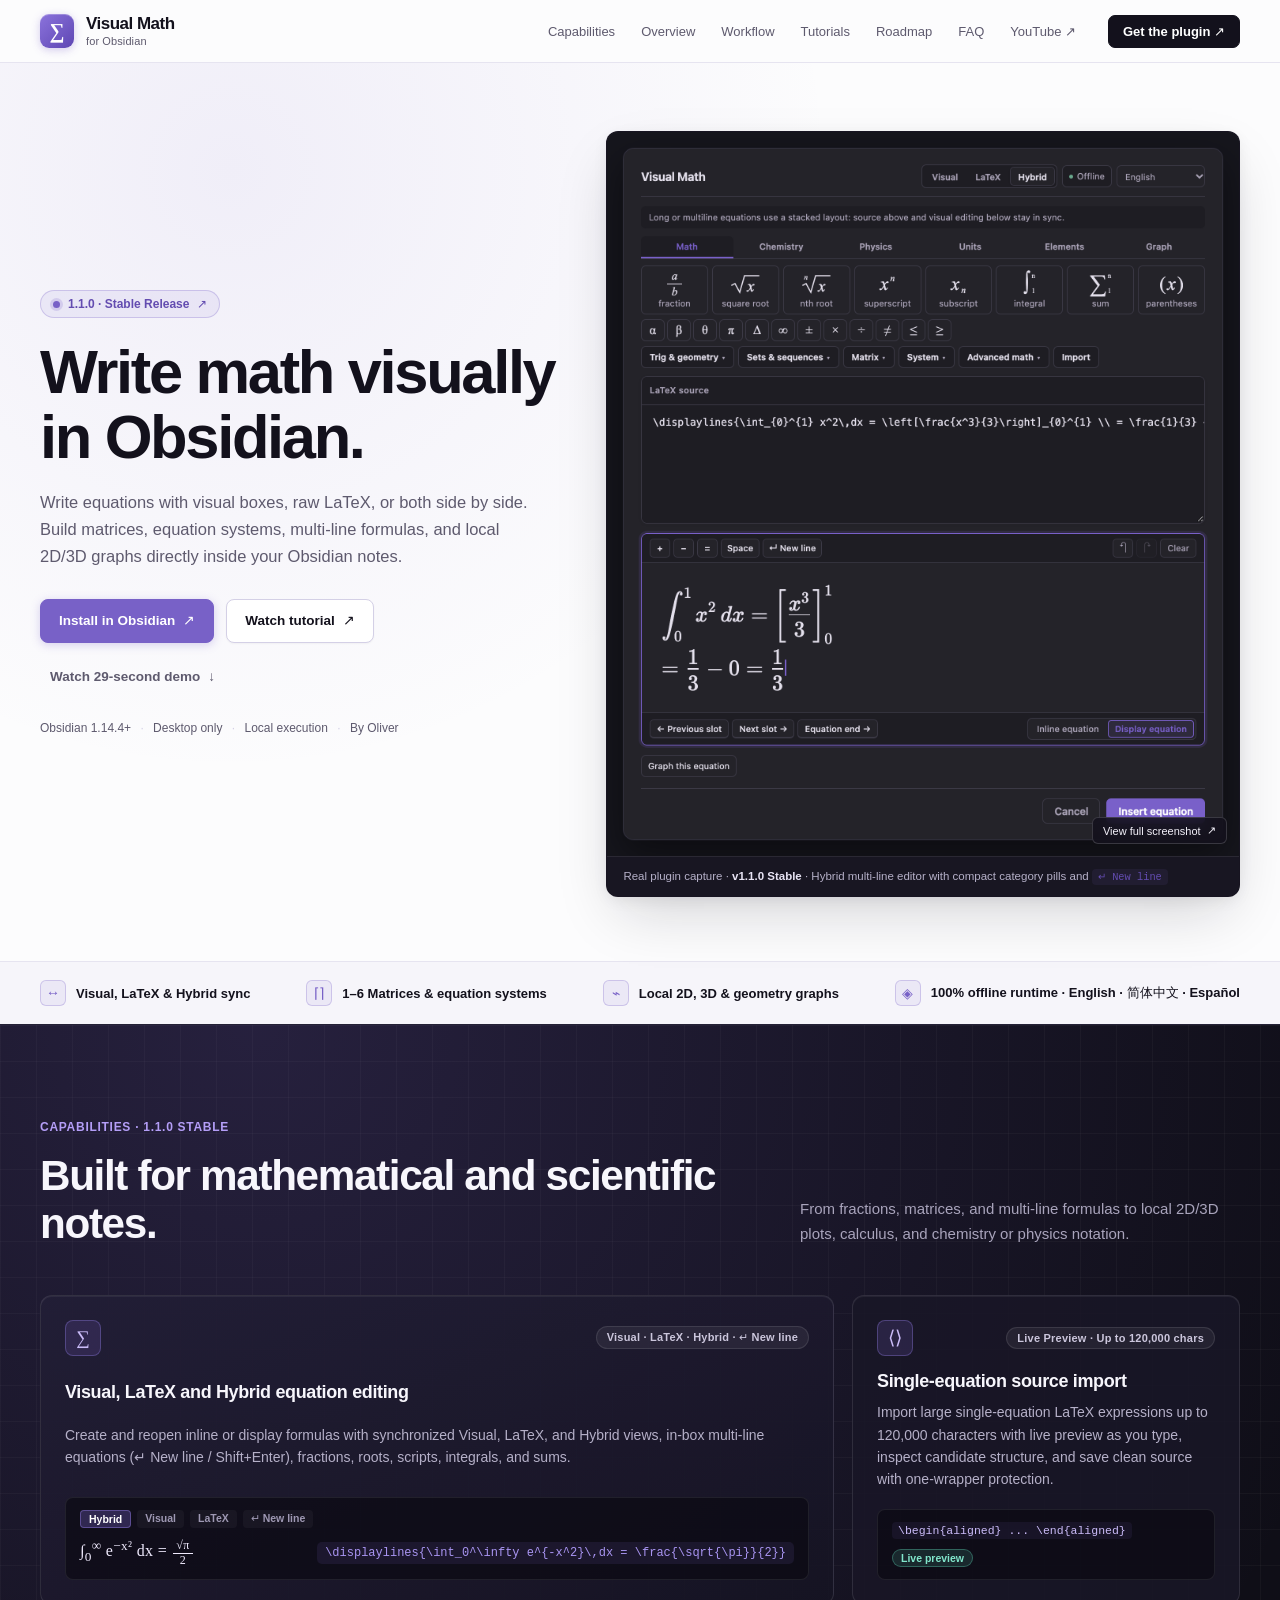
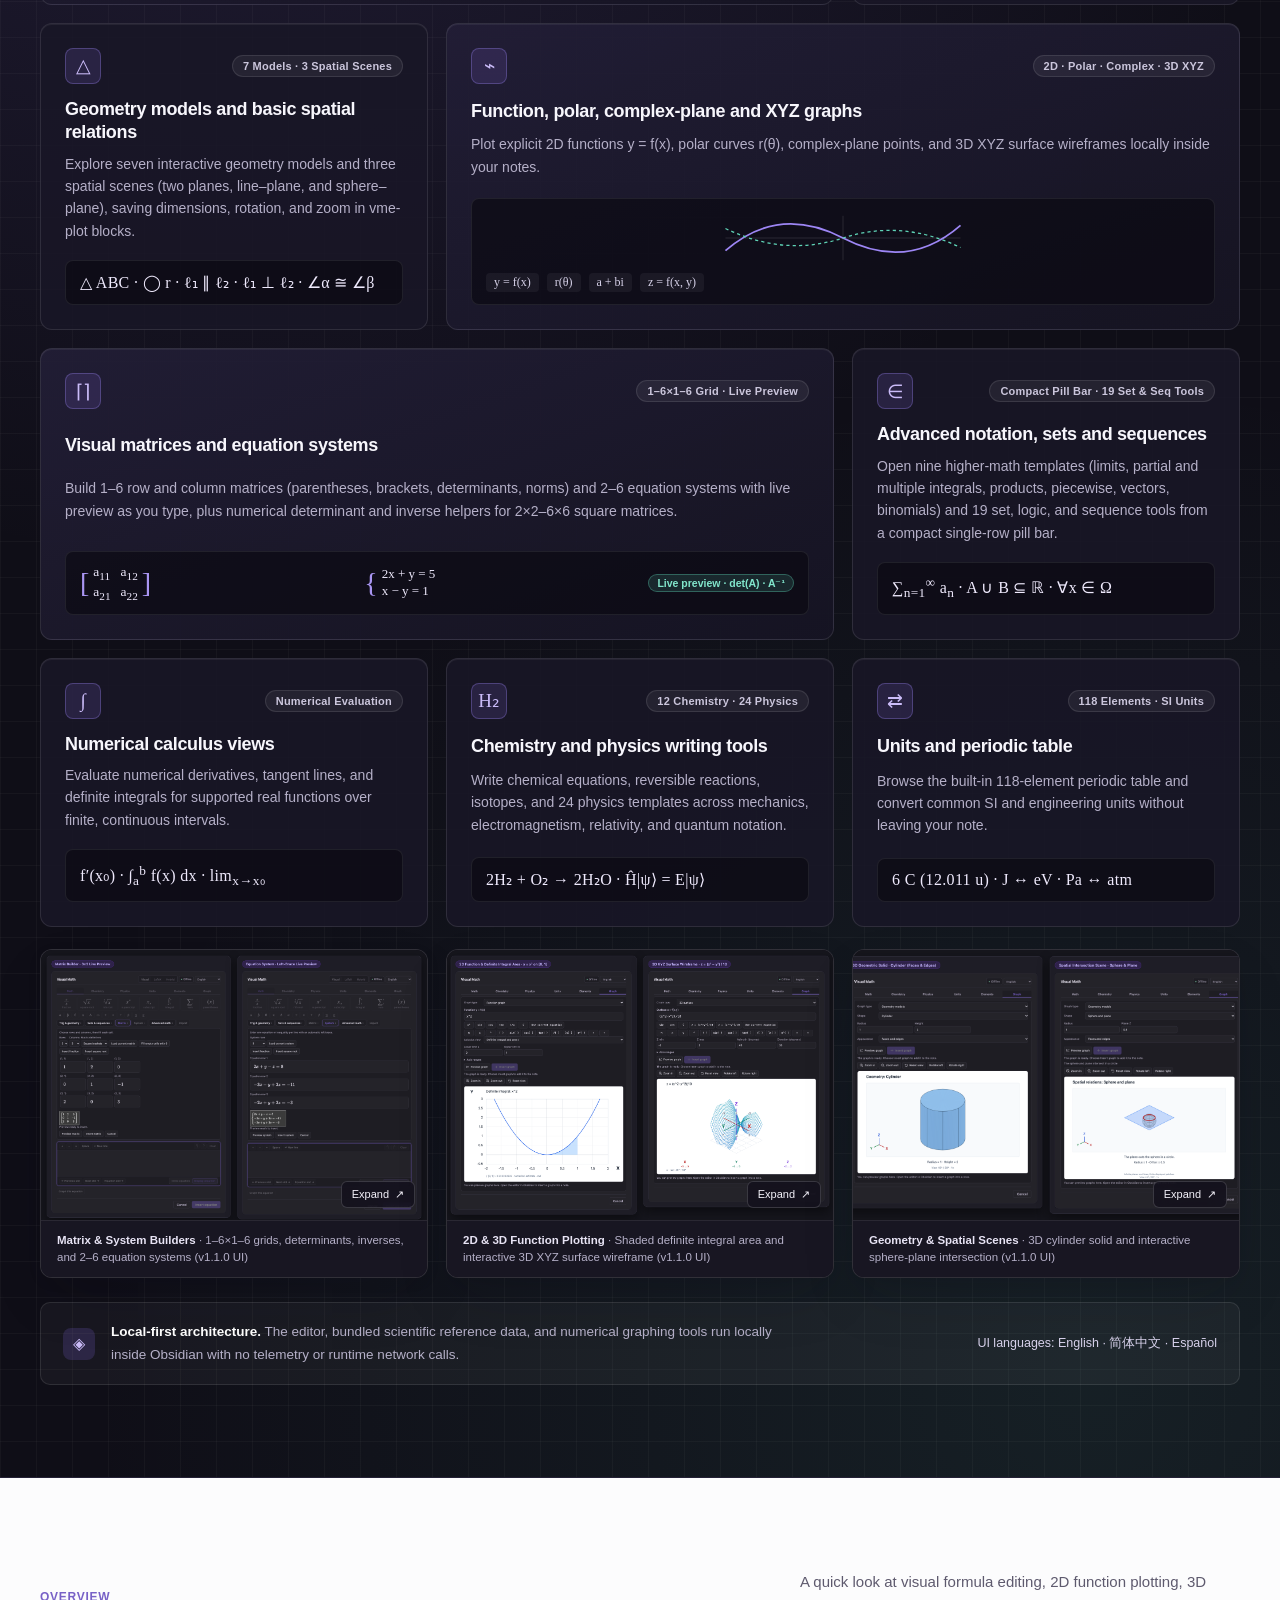
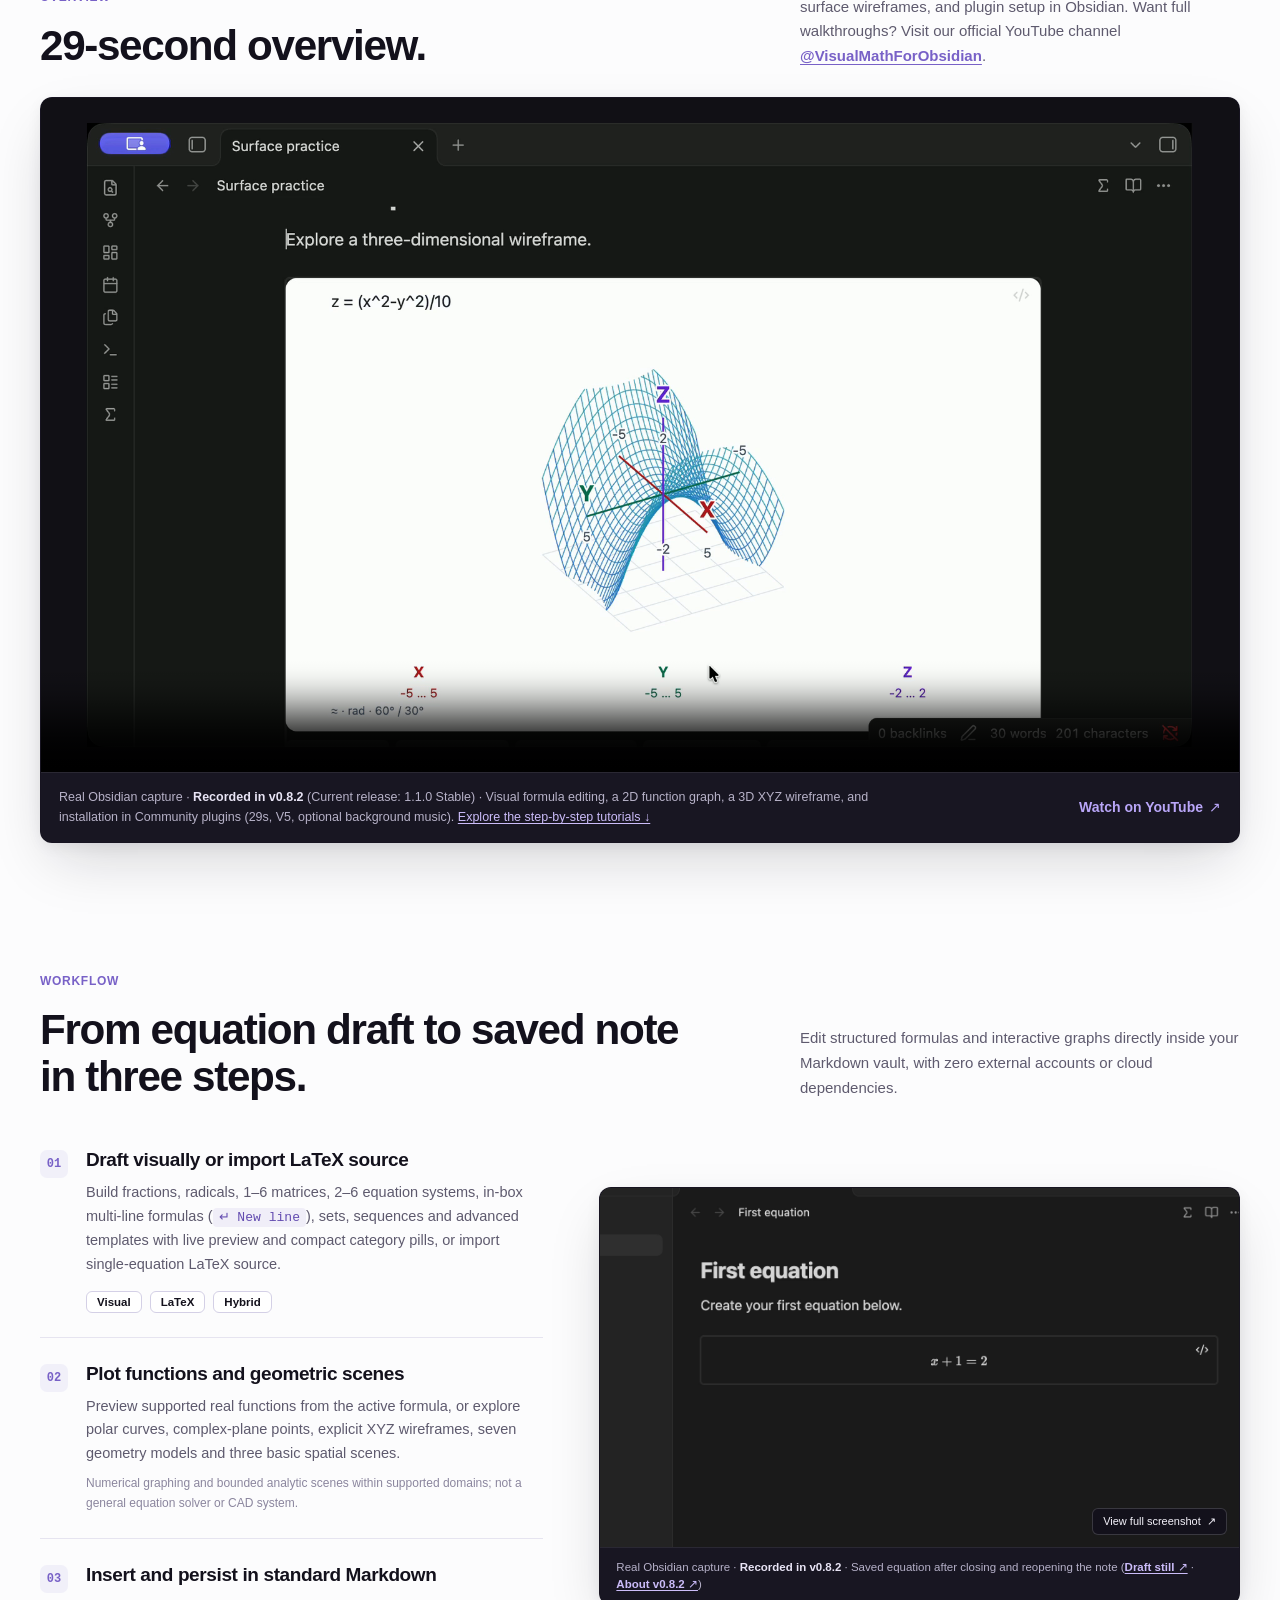
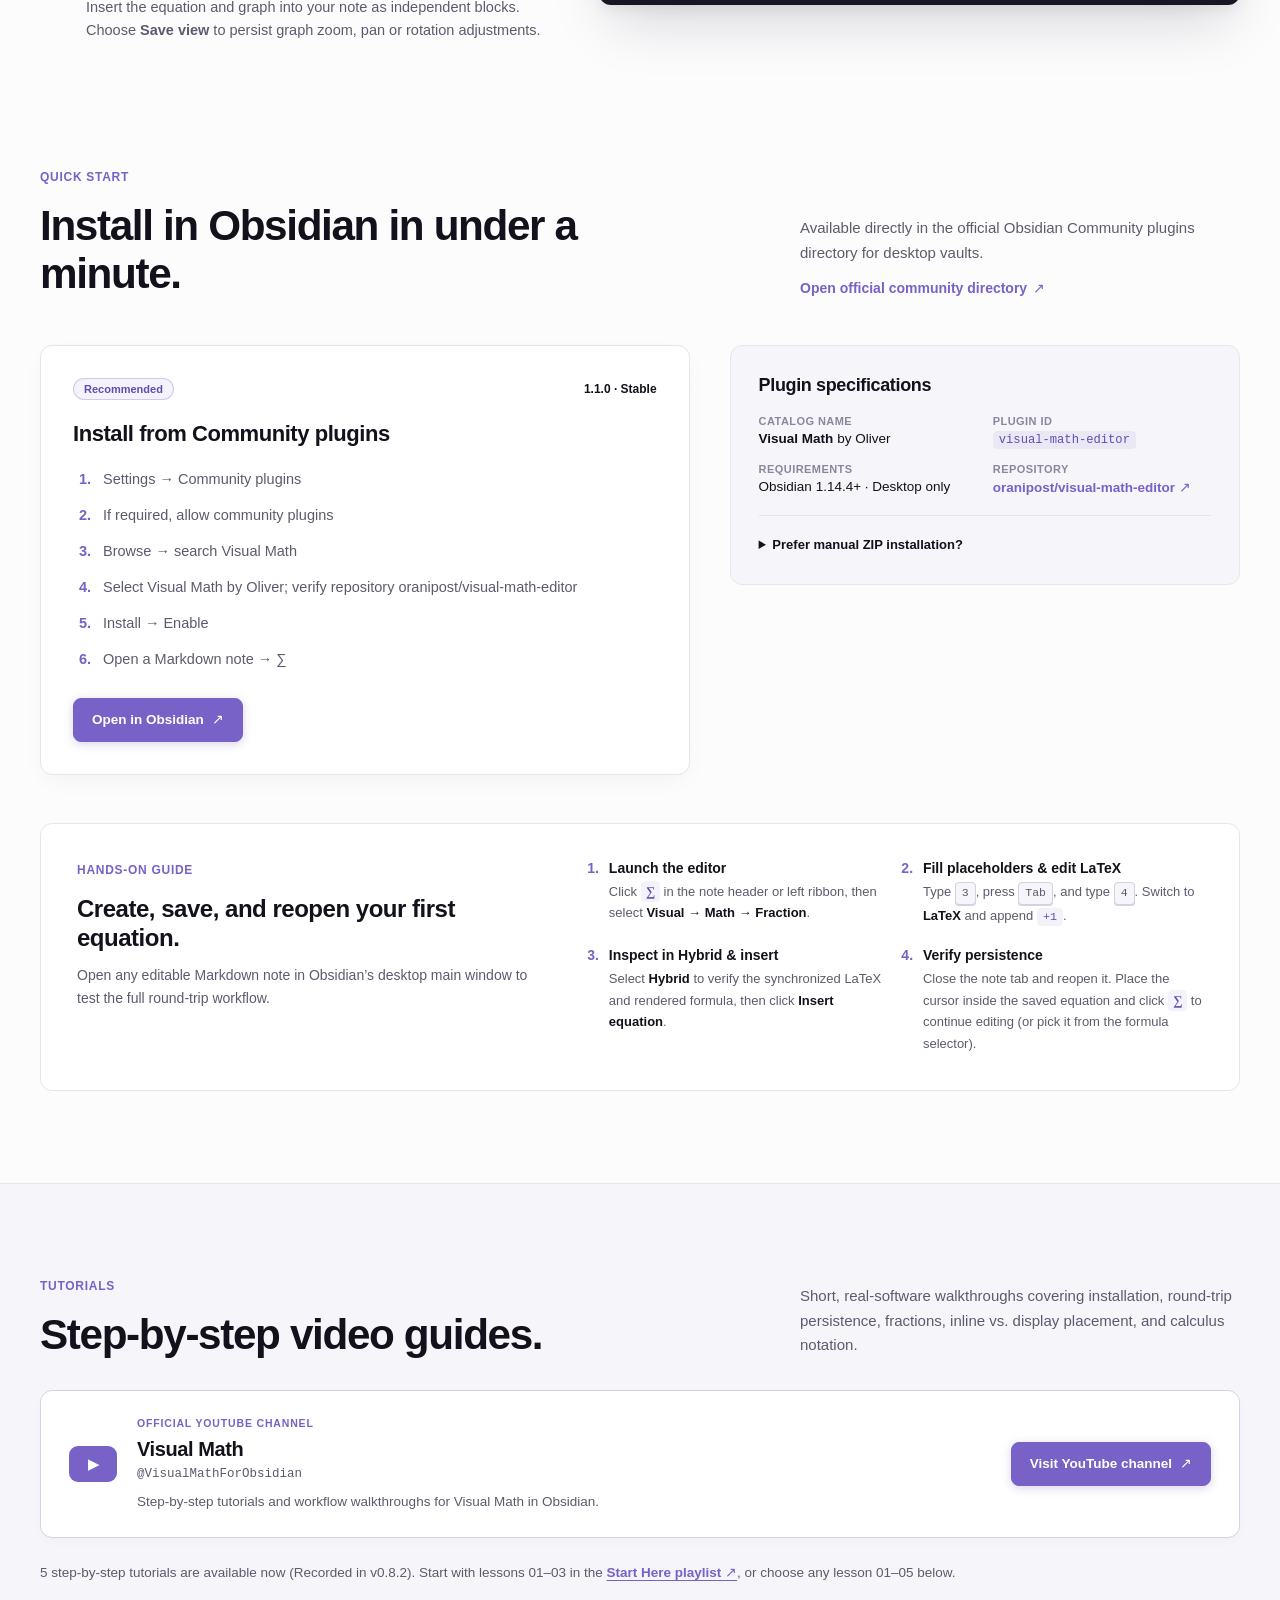
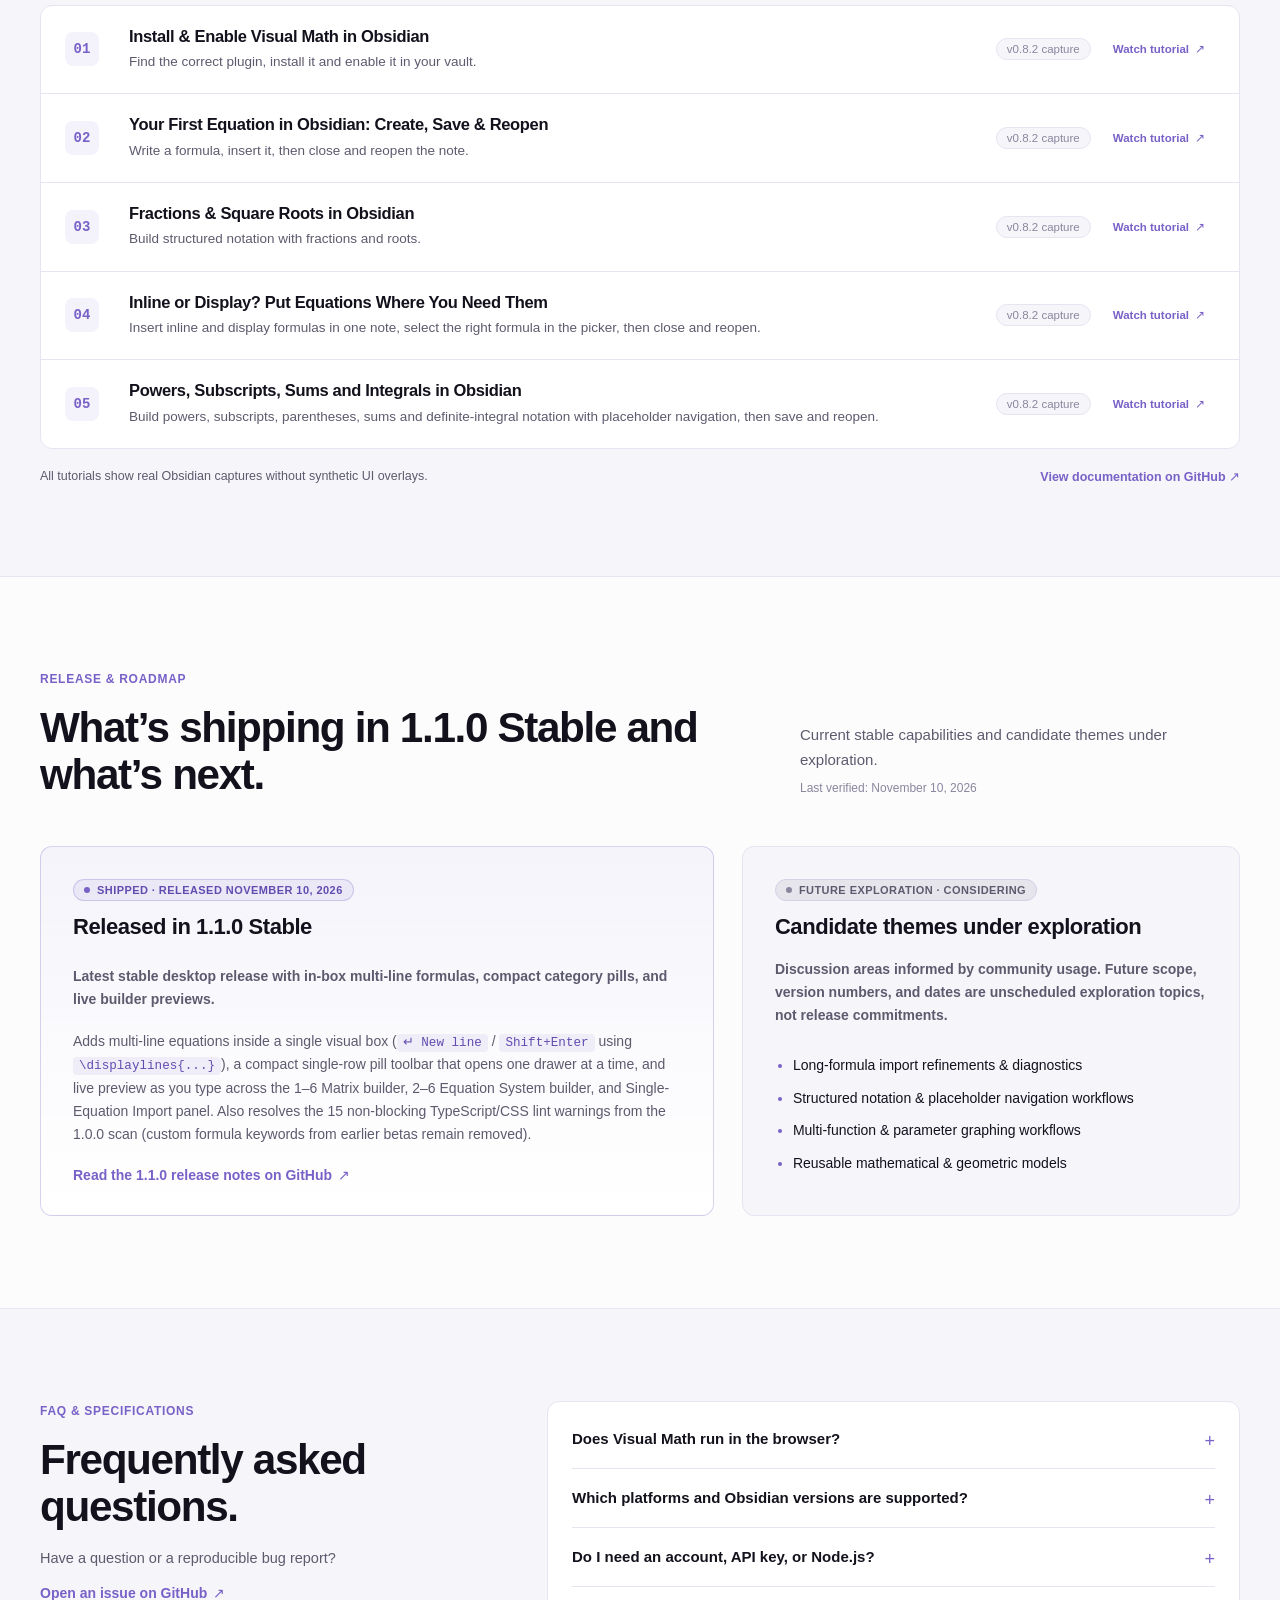
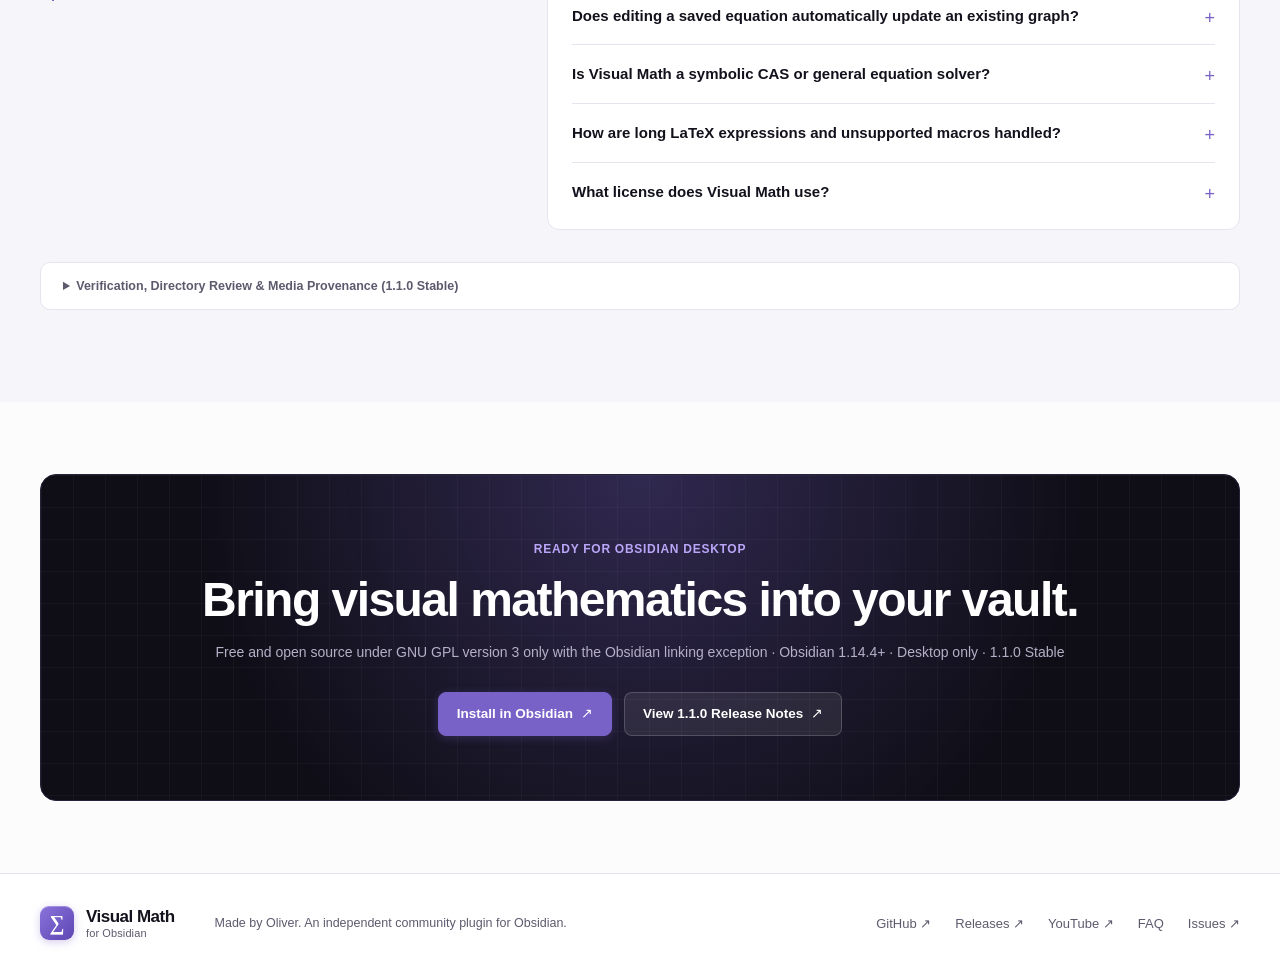
==== commit 9aefc8ca: "Sync website baseline to Visual Math 1.1.0 Stable" ====
--- a/index.html
+++ b/index.html
@@ -4,12 +4,12 @@
   <meta charset="utf-8">
   <meta name="viewport" content="width=device-width,initial-scale=1">
   <title>Visual Math for Obsidian · Write math visually in Obsidian.</title>
-  <meta name="description" content="Write equations, explore graphs and build scientific notes in Obsidian. Visual, LaTeX and Hybrid editing. 1.0.0 Stable for desktop.">
+  <meta name="description" content="Write equations, explore graphs and build scientific notes in Obsidian. Visual, LaTeX and Hybrid editing. 1.1.0 Stable for desktop.">
   <meta name="robots" content="index,follow">
   <meta name="theme-color" content="#0f0e17">
   <meta property="og:type" content="website">
   <meta property="og:title" content="Visual Math for Obsidian · Write math visually in Obsidian.">
-  <meta property="og:description" content="Visual equations, matrices, calculus and local graphs inside your Obsidian notes. 1.0.0 Stable.">
+  <meta property="og:description" content="Visual equations, matrices, calculus and local graphs inside your Obsidian notes. 1.1.0 Stable.">
   <meta property="og:image" content="https://oranipost.github.io/visual-math/assets/share.png">
   <meta property="og:image:width" content="1200">
   <meta property="og:image:height" content="630">
@@ -44,7 +44,7 @@
   <main id="main" tabindex="-1">
     <section class="hero wrap" aria-labelledby="hero-title">
       <div class="hero-copy">
-        <a class="release-pill" href="https://github.com/oranipost/visual-math-editor/releases/tag/1.0.0"><span class="status-dot" aria-hidden="true"></span>1.0.0 · Stable Release <span aria-hidden="true">↗</span></a>
+        <a class="release-pill" href="https://github.com/oranipost/visual-math-editor/releases/tag/1.1.0"><span class="status-dot" aria-hidden="true"></span>1.1.0 · Stable Release <span aria-hidden="true">↗</span></a>
         <h1 id="hero-title">Write math visually in Obsidian.</h1>
         <p class="hero-description">Write equations with visual boxes, raw LaTeX, or both side by side. Build matrices, equation systems, multi-line formulas, and local 2D/3D graphs directly inside your Obsidian notes.</p>
         <div class="actions">
@@ -58,7 +58,7 @@
           <img src="assets/vme-1.1-hybrid-multiline.png" width="1600" height="1834" fetchpriority="high" alt="Real Visual Math 1.1.0 interface screenshot: Hybrid mode editor with compact category pills, New line button, LaTeX source, and rendered two-line definite integral.">
           <span class="expand-label">View full screenshot <span aria-hidden="true">↗</span></span>
         </a>
-        <figcaption class="window-caption">Real plugin capture · <strong>v1.1.0 interface preview</strong> · Hybrid multi-line editor with compact category pills and <code>↵ New line</code></figcaption>
+        <figcaption class="window-caption">Real plugin capture · <strong>v1.1.0 Stable</strong> · Hybrid multi-line editor with compact category pills and <code>↵ New line</code></figcaption>
       </figure>
     </section>
 
@@ -75,12 +75,12 @@
       <div class="wrap">
         <div class="section-intro">
           <div>
-            <p class="eyebrow">Capabilities · 1.0.0 Stable</p>
+            <p class="eyebrow">Capabilities · 1.1.0 Stable</p>
             <h2 id="features-title">Built for mathematical and scientific notes.</h2>
           </div>
           <p>From fractions, matrices, and multi-line formulas to local 2D/3D plots, calculus, and chemistry or physics notation.</p>
         </div>
-        <div class="bento-grid"><article class="feature-card bento-span-2 bento-featured"><div class="bento-top"><span class="feature-icon" aria-hidden="true">∑</span><span class="bento-tag">Visual · LaTeX · Hybrid</span></div><h3>Visual, LaTeX and Hybrid equation editing</h3><p>Create and reopen inline or display formulas with synchronized Visual, LaTeX, and Hybrid views, including fractions, roots, scripts, multi-line formulas, integrals, and sums.</p><div class="bento-preview preview-modes" aria-hidden="true"><div class="preview-tabs"><span class="active">Hybrid</span><span>Visual</span><span>LaTeX</span></div><div class="preview-split"><div class="math-serif">∫<sub>0</sub><sup>∞</sup> e<sup>−x²</sup> dx = <span class="frac"><span>√π</span><span>2</span></span></div><code>\int_0^\infty e^{-x^2}\,dx = \frac{\sqrt{\pi}}{2}</code></div></div></article><article class="feature-card bento-compact"><div class="bento-top"><span class="feature-icon" aria-hidden="true">⟨⟩</span><span class="bento-tag">Up to 120,000 chars</span></div><h3>Guarded single-equation import</h3><p>Import large single-equation LaTeX expressions up to 120,000 characters, inspect candidate structure, and save clean source with one-wrapper protection.</p><div class="bento-preview preview-code" aria-hidden="true"><code>\begin{aligned} ... \end{aligned}</code><span class="guard-pill">Single-formula guard</span></div></article><article class="feature-card bento-compact"><div class="bento-top"><span class="feature-icon" aria-hidden="true">△</span><span class="bento-tag">7 Models · 3 Spatial Scenes</span></div><h3>Geometry models and basic spatial relations</h3><p>Explore seven interactive geometry models and three spatial scenes (two planes, line–plane, and sphere–plane), saving dimensions, rotation, and zoom in vme-plot blocks.</p><div class="bento-preview preview-math" aria-hidden="true"><span class="math-serif">△ ABC · ◯ r · ℓ₁ ∥ ℓ₂ · ℓ₁ ⊥ ℓ₂ · ∠α ≅ ∠β</span></div></article><article class="feature-card bento-span-2 bento-featured"><div class="bento-top"><span class="feature-icon" aria-hidden="true">⌁</span><span class="bento-tag">2D · Polar · Complex · 3D XYZ</span></div><h3>Function, polar, complex-plane and XYZ graphs</h3><p>Plot explicit 2D functions y = f(x), polar curves r(θ), complex-plane points, and 3D XYZ surface wireframes locally inside your notes.</p><div class="bento-preview preview-graph" aria-hidden="true"><svg viewBox="0 0 320 68" fill="none"><line x1="12" y1="34" x2="308" y2="34" stroke="rgba(255,255,255,0.14)" stroke-width="1"/><line x1="160" y1="6" x2="160" y2="62" stroke="rgba(255,255,255,0.14)" stroke-width="1"/><path d="M12 50 C 60 8, 110 8, 160 34 C 210 60, 260 60, 308 18" stroke="#9d86f5" stroke-width="2.2" fill="none"/><path d="M12 22 Q 86 58, 160 34 T 308 46" stroke="#5ed3b6" stroke-width="1.6" stroke-dasharray="4 4" fill="none"/></svg><div class="preview-chips"><span>y = f(x)</span><span>r(θ)</span><span>a + bi</span><span>z = f(x, y)</span></div></div></article><article class="feature-card bento-span-2 bento-featured"><div class="bento-top"><span class="feature-icon" aria-hidden="true">⌈⌉</span><span class="bento-tag">1–6×1–6 Grid · Det & Inverse</span></div><h3>Visual matrices and equation systems</h3><p>Build 1–6 row and column matrices (parentheses, brackets, determinants, norms) and 2–6 equation systems, with numerical determinant and inverse helpers for 2×2–6×6 square matrices.</p><div class="bento-preview preview-matrix" aria-hidden="true"><div class="math-matrix"><span class="bracket">[</span><div class="cells"><span>a<sub>11</sub></span><span>a<sub>12</sub></span><span>a<sub>21</sub></span><span>a<sub>22</sub></span></div><span class="bracket">]</span></div><div class="math-system"><span class="brace">{</span><div class="eqs"><span>2x + y = 5</span><span>x − y = 1</span></div></div><span class="guard-pill">det(A) · A⁻¹ (2×2–6×6)</span></div></article><article class="feature-card bento-compact"><div class="bento-top"><span class="feature-icon" aria-hidden="true">∈</span><span class="bento-tag">9 Templates · 19 Set & Seq Tools</span></div><h3>Advanced notation, sets and sequences</h3><p>Insert nine higher-math templates (limits, partial and multiple integrals, products, piecewise, vectors, binomials) and 19 set, logic, and sequence tools.</p><div class="bento-preview preview-math" aria-hidden="true"><span class="math-serif">∑<sub>n=1</sub><sup>∞</sup> a<sub>n</sub> · A ∪ B ⊆ ℝ · ∀x ∈ Ω</span></div></article><article class="feature-card bento-compact"><div class="bento-top"><span class="feature-icon" aria-hidden="true">∫</span><span class="bento-tag">Numerical Evaluation</span></div><h3>Numerical calculus views</h3><p>Evaluate numerical derivatives, tangent lines, and definite integrals for supported real functions over finite, continuous intervals.</p><div class="bento-preview preview-math" aria-hidden="true"><span class="math-serif">f′(x₀) · ∫<sub>a</sub><sup>b</sup> f(x) dx · lim<sub>x→x₀</sub></span></div></article><article class="feature-card bento-compact"><div class="bento-top"><span class="feature-icon" aria-hidden="true">H₂</span><span class="bento-tag">12 Chemistry · 24 Physics</span></div><h3>Chemistry and physics writing tools</h3><p>Write chemical equations, reversible reactions, isotopes, and 24 physics templates across mechanics, electromagnetism, relativity, and quantum notation.</p><div class="bento-preview preview-math" aria-hidden="true"><span class="math-serif">2H₂ + O₂ → 2H₂O · Ĥ|ψ⟩ = E|ψ⟩</span></div></article><article class="feature-card bento-compact"><div class="bento-top"><span class="feature-icon" aria-hidden="true">⇄</span><span class="bento-tag">118 Elements · SI Units</span></div><h3>Units and periodic table</h3><p>Browse the built-in 118-element periodic table and convert common SI and engineering units without leaving your note.</p><div class="bento-preview preview-math" aria-hidden="true"><span class="math-serif">6 C (12.011 u) · J ↔ eV · Pa ↔ atm</span></div></article></div>
+        <div class="bento-grid"><article class="feature-card bento-span-2 bento-featured"><div class="bento-top"><span class="feature-icon" aria-hidden="true">∑</span><span class="bento-tag">Visual · LaTeX · Hybrid · ↵ New line</span></div><h3>Visual, LaTeX and Hybrid equation editing</h3><p>Create and reopen inline or display formulas with synchronized Visual, LaTeX, and Hybrid views, in-box multi-line equations (↵ New line / Shift+Enter), fractions, roots, scripts, integrals, and sums.</p><div class="bento-preview preview-modes" aria-hidden="true"><div class="preview-tabs"><span class="active">Hybrid</span><span>Visual</span><span>LaTeX</span><span>↵ New line</span></div><div class="preview-split"><div class="math-serif">∫<sub>0</sub><sup>∞</sup> e<sup>−x²</sup> dx = <span class="frac"><span>√π</span><span>2</span></span></div><code>\displaylines{\int_0^\infty e^{-x^2}\,dx = \frac{\sqrt{\pi}}{2}}</code></div></div></article><article class="feature-card bento-compact"><div class="bento-top"><span class="feature-icon" aria-hidden="true">⟨⟩</span><span class="bento-tag">Live Preview · Up to 120,000 chars</span></div><h3>Single-equation source import</h3><p>Import large single-equation LaTeX expressions up to 120,000 characters with live preview as you type, inspect candidate structure, and save clean source with one-wrapper protection.</p><div class="bento-preview preview-code" aria-hidden="true"><code>\begin{aligned} ... \end{aligned}</code><span class="guard-pill">Live preview</span></div></article><article class="feature-card bento-compact"><div class="bento-top"><span class="feature-icon" aria-hidden="true">△</span><span class="bento-tag">7 Models · 3 Spatial Scenes</span></div><h3>Geometry models and basic spatial relations</h3><p>Explore seven interactive geometry models and three spatial scenes (two planes, line–plane, and sphere–plane), saving dimensions, rotation, and zoom in vme-plot blocks.</p><div class="bento-preview preview-math" aria-hidden="true"><span class="math-serif">△ ABC · ◯ r · ℓ₁ ∥ ℓ₂ · ℓ₁ ⊥ ℓ₂ · ∠α ≅ ∠β</span></div></article><article class="feature-card bento-span-2 bento-featured"><div class="bento-top"><span class="feature-icon" aria-hidden="true">⌁</span><span class="bento-tag">2D · Polar · Complex · 3D XYZ</span></div><h3>Function, polar, complex-plane and XYZ graphs</h3><p>Plot explicit 2D functions y = f(x), polar curves r(θ), complex-plane points, and 3D XYZ surface wireframes locally inside your notes.</p><div class="bento-preview preview-graph" aria-hidden="true"><svg viewBox="0 0 320 68" fill="none"><line x1="12" y1="34" x2="308" y2="34" stroke="rgba(255,255,255,0.14)" stroke-width="1"/><line x1="160" y1="6" x2="160" y2="62" stroke="rgba(255,255,255,0.14)" stroke-width="1"/><path d="M12 50 C 60 8, 110 8, 160 34 C 210 60, 260 60, 308 18" stroke="#9d86f5" stroke-width="2.2" fill="none"/><path d="M12 22 Q 86 58, 160 34 T 308 46" stroke="#5ed3b6" stroke-width="1.6" stroke-dasharray="4 4" fill="none"/></svg><div class="preview-chips"><span>y = f(x)</span><span>r(θ)</span><span>a + bi</span><span>z = f(x, y)</span></div></div></article><article class="feature-card bento-span-2 bento-featured"><div class="bento-top"><span class="feature-icon" aria-hidden="true">⌈⌉</span><span class="bento-tag">1–6×1–6 Grid · Live Preview</span></div><h3>Visual matrices and equation systems</h3><p>Build 1–6 row and column matrices (parentheses, brackets, determinants, norms) and 2–6 equation systems with live preview as you type, plus numerical determinant and inverse helpers for 2×2–6×6 square matrices.</p><div class="bento-preview preview-matrix" aria-hidden="true"><div class="math-matrix"><span class="bracket">[</span><div class="cells"><span>a<sub>11</sub></span><span>a<sub>12</sub></span><span>a<sub>21</sub></span><span>a<sub>22</sub></span></div><span class="bracket">]</span></div><div class="math-system"><span class="brace">{</span><div class="eqs"><span>2x + y = 5</span><span>x − y = 1</span></div></div><span class="guard-pill">Live preview · det(A) · A⁻¹</span></div></article><article class="feature-card bento-compact"><div class="bento-top"><span class="feature-icon" aria-hidden="true">∈</span><span class="bento-tag">Compact Pill Bar · 19 Set & Seq Tools</span></div><h3>Advanced notation, sets and sequences</h3><p>Open nine higher-math templates (limits, partial and multiple integrals, products, piecewise, vectors, binomials) and 19 set, logic, and sequence tools from a compact single-row pill bar.</p><div class="bento-preview preview-math" aria-hidden="true"><span class="math-serif">∑<sub>n=1</sub><sup>∞</sup> a<sub>n</sub> · A ∪ B ⊆ ℝ · ∀x ∈ Ω</span></div></article><article class="feature-card bento-compact"><div class="bento-top"><span class="feature-icon" aria-hidden="true">∫</span><span class="bento-tag">Numerical Evaluation</span></div><h3>Numerical calculus views</h3><p>Evaluate numerical derivatives, tangent lines, and definite integrals for supported real functions over finite, continuous intervals.</p><div class="bento-preview preview-math" aria-hidden="true"><span class="math-serif">f′(x₀) · ∫<sub>a</sub><sup>b</sup> f(x) dx · lim<sub>x→x₀</sub></span></div></article><article class="feature-card bento-compact"><div class="bento-top"><span class="feature-icon" aria-hidden="true">H₂</span><span class="bento-tag">12 Chemistry · 24 Physics</span></div><h3>Chemistry and physics writing tools</h3><p>Write chemical equations, reversible reactions, isotopes, and 24 physics templates across mechanics, electromagnetism, relativity, and quantum notation.</p><div class="bento-preview preview-math" aria-hidden="true"><span class="math-serif">2H₂ + O₂ → 2H₂O · Ĥ|ψ⟩ = E|ψ⟩</span></div></article><article class="feature-card bento-compact"><div class="bento-top"><span class="feature-icon" aria-hidden="true">⇄</span><span class="bento-tag">118 Elements · SI Units</span></div><h3>Units and periodic table</h3><p>Browse the built-in 118-element periodic table and convert common SI and engineering units without leaving your note.</p><div class="bento-preview preview-math" aria-hidden="true"><span class="math-serif">6 C (12.011 u) · J ↔ eV · Pa ↔ atm</span></div></article></div>
         <div class="interface-showcase" aria-label="Visual Math interface gallery">
           <figure class="window-frame showcase-card">
             <a class="screenshot-link" href="assets/vme-1.1-matrix-system.png" aria-label="Open full Matrix Builder and Equation System screenshot">
@@ -112,7 +112,7 @@
       </div>
     </section>
 
-    <section id="demo" class="section wrap demo-section" aria-labelledby="demo-title"><div class="section-intro"><div><p class="eyebrow">Overview</p><h2 id="demo-title">29-second overview.</h2></div><p>A quick look at visual formula editing, 2D function plotting, 3D surface wireframes, and plugin setup in Obsidian. Want full walkthroughs? Visit our official YouTube channel <a class="inline-channel-link" href="https://www.youtube.com/@VisualMathForObsidian">@VisualMathForObsidian</a>.</p></div><figure class="promo-figure window-frame window-frame-dark"><video controls muted playsinline preload="none" width="1920" height="1080" poster="assets/visual-math-0.8.2-promo-poster.png" tabindex="0" aria-label="Visual Math promotional video (Recorded in v0.8.2)" aria-describedby="demo-summary"><source src="assets/visual-math-0.8.2-promo-v5.mp4" type="video/mp4"><p>Your browser cannot play this video. <a href="https://www.youtube.com/watch?v=427skTbfpyw">Watch the overview on YouTube</a>.</p></video><figcaption class="promo-caption"><p id="demo-summary">Real Obsidian capture · <strong>Recorded in v0.8.2</strong> (Current release: 1.0.0 Stable) · Visual formula editing, a 2D function graph, a 3D XYZ wireframe, and installation in Community plugins (29s, V5, optional background music). <a href="#tutorials">Explore the step-by-step tutorials ↓</a></p><a class="inline-link" href="https://www.youtube.com/watch?v=427skTbfpyw">Watch on YouTube <span aria-hidden="true">↗</span></a></figcaption></figure></section>
+    <section id="demo" class="section wrap demo-section" aria-labelledby="demo-title"><div class="section-intro"><div><p class="eyebrow">Overview</p><h2 id="demo-title">29-second overview.</h2></div><p>A quick look at visual formula editing, 2D function plotting, 3D surface wireframes, and plugin setup in Obsidian. Want full walkthroughs? Visit our official YouTube channel <a class="inline-channel-link" href="https://www.youtube.com/@VisualMathForObsidian">@VisualMathForObsidian</a>.</p></div><figure class="promo-figure window-frame window-frame-dark"><video controls muted playsinline preload="none" width="1920" height="1080" poster="assets/visual-math-0.8.2-promo-poster.png" tabindex="0" aria-label="Visual Math promotional video (Recorded in v0.8.2)" aria-describedby="demo-summary"><source src="assets/visual-math-0.8.2-promo-v5.mp4" type="video/mp4"><p>Your browser cannot play this video. <a href="https://www.youtube.com/watch?v=427skTbfpyw">Watch the overview on YouTube</a>.</p></video><figcaption class="promo-caption"><p id="demo-summary">Real Obsidian capture · <strong>Recorded in v0.8.2</strong> (Current release: 1.1.0 Stable) · Visual formula editing, a 2D function graph, a 3D XYZ wireframe, and installation in Community plugins (29s, V5, optional background music). <a href="#tutorials">Explore the step-by-step tutorials ↓</a></p><a class="inline-link" href="https://www.youtube.com/watch?v=427skTbfpyw">Watch on YouTube <span aria-hidden="true">↗</span></a></figcaption></figure></section>
 
     <section id="workflow" class="section wrap workflow" aria-labelledby="workflow-title">
       <div class="section-intro">
@@ -128,7 +128,7 @@
             <span class="step-number">01</span>
             <div>
               <h3>Draft visually or import LaTeX source</h3>
-              <p>Build fractions, radicals, 1–6 matrices, 2–6 equation systems, multi-line formulas, sets, sequences and advanced templates with guided placeholders, or import single-equation LaTeX source.</p>
+              <p>Build fractions, radicals, 1–6 matrices, 2–6 equation systems, in-box multi-line formulas (<code>↵ New line</code>), sets, sequences and advanced templates with live preview and compact category pills, or import single-equation LaTeX source.</p>
               <div class="mode-list" aria-label="Available editing modes"><span>Visual</span><span>LaTeX</span><span>Hybrid</span></div>
             </div>
           </article>
@@ -173,7 +173,7 @@
         <div class="install-card">
           <div class="card-topline">
             <span class="tag">Recommended</span>
-            <span class="version-label">1.0.0 · Stable</span>
+            <span class="version-label">1.1.0 · Stable</span>
           </div>
           <h3>Install from Community plugins</h3>
           <ol class="install-steps"><li>Settings → Community plugins</li><li>If required, allow community plugins</li><li>Browse → search Visual Math</li><li>Select Visual Math by Oliver; verify repository oranipost/visual-math-editor</li><li>Install → Enable</li><li>Open a Markdown note → ∑</li></ol>
@@ -189,8 +189,8 @@
           </dl>
           <details class="manual-install">
             <summary>Prefer manual ZIP installation?</summary>
-            <p>Download the compiled release package <strong>visual-math-editor-1.0.0.zip</strong> (no Node.js required for ordinary use).</p>
-            <a class="inline-link" href="https://github.com/oranipost/visual-math-editor/releases/download/1.0.0/visual-math-editor-1.0.0.zip">Download visual-math-editor-1.0.0.zip <span aria-hidden="true">↓</span></a>
+            <p>Download the compiled release package <strong>visual-math-editor-1.1.0.zip</strong> (no Node.js required for ordinary use).</p>
+            <a class="inline-link" href="https://github.com/oranipost/visual-math-editor/releases/download/1.1.0/visual-math-editor-1.1.0.zip">Download visual-math-editor-1.1.0.zip <span aria-hidden="true">↓</span></a>
             <ol>
               <li>Extract the archive and copy the <code>visual-math-editor</code> folder into your vault’s <code>.obsidian/plugins/</code> directory.</li>
               <li>Ensure <code>main.js</code>, <code>manifest.json</code> and <code>styles.css</code> sit directly inside that folder, preserving the included license notices.</li>
@@ -238,21 +238,21 @@
       <div class="section-intro">
         <div>
           <p class="eyebrow">Release &amp; Roadmap</p>
-          <h2 id="roadmap-title">What’s shipping in 1.0.0 Stable and what’s next.</h2>
+          <h2 id="roadmap-title">What’s shipping in 1.1.0 Stable and what’s next.</h2>
         </div>
         <div>
           <p>Current stable capabilities and candidate themes under exploration.</p>
-          <p class="updated">Last verified: October 31, 2026</p>
+          <p class="updated">Last verified: November 10, 2026</p>
         </div>
       </div>
       <div class="roadmap-grid" id="updates"><article class="roadmap-card roadmap-released">
     <div class="roadmap-header">
-      <span class="roadmap-badge shipped"><span class="dot" aria-hidden="true"></span>Shipped · Released October 31, 2026</span>
-      <h3>Released in 1.0.0 Stable</h3>
-    </div>
-    <p class="roadmap-lead">First stable desktop release in the official Obsidian Community plugins directory.</p>
-    <p>Brings synchronized Visual, LaTeX, and Hybrid formula editing together with single-equation source import, 1–6 matrices and 2–6 equation systems, higher-math and set/sequence notation, seven geometry models with three spatial scenes, local 2D/3D graphing, and built-in chemistry, physics, unit, and periodic-table tools (custom formula keywords from earlier betas were removed).</p>
-    <a class="inline-link" href="https://github.com/oranipost/visual-math-editor/releases/tag/1.0.0">Read the 1.0.0 release notes on GitHub <span aria-hidden="true">↗</span></a>
+      <span class="roadmap-badge shipped"><span class="dot" aria-hidden="true"></span>Shipped · Released November 10, 2026</span>
+      <h3>Released in 1.1.0 Stable</h3>
+    </div>
+    <p class="roadmap-lead">Latest stable desktop release with in-box multi-line formulas, compact category pills, and live builder previews.</p>
+    <p>Adds multi-line equations inside a single visual box (<code>↵ New line</code> / <code>Shift+Enter</code> using <code>\displaylines{...}</code>), a compact single-row pill toolbar that opens one drawer at a time, and live preview as you type across the 1–6 Matrix builder, 2–6 Equation System builder, and Single-Equation Import panel. Also resolves the 15 non-blocking TypeScript/CSS lint warnings from the 1.0.0 scan (custom formula keywords from earlier betas remain removed).</p>
+    <a class="inline-link" href="https://github.com/oranipost/visual-math-editor/releases/tag/1.1.0">Read the 1.1.0 release notes on GitHub <span aria-hidden="true">↗</span></a>
   </article>
   <article class="roadmap-card roadmap-considering">
     <div class="roadmap-header">
@@ -275,20 +275,20 @@
           </div>
           <div class="faq-list">
             <details><summary>Does Visual Math run in the browser?</summary><p>No. Visual Math is a native desktop plugin for Obsidian. This website provides documentation, real-software previews, and installation links.</p></details>
-            <details><summary>Which platforms and Obsidian versions are supported?</summary><p>Requires Obsidian 1.14.4 or later on desktop. Native release checks were verified on macOS with Obsidian 1.14.5 (targeted 1.0.0 acceptance) (and Obsidian 1.14.4 for v0.8.2 media captures). Windows and Linux have not been verified. Mobile is not supported.</p></details>
+            <details><summary>Which platforms and Obsidian versions are supported?</summary><p>Requires Obsidian 1.14.4 or later on desktop. Native release checks were verified on macOS with Obsidian 1.14.5 (and Obsidian 1.14.4 for v0.8.2 media captures). Windows and Linux have not been verified. Mobile is not supported.</p></details>
             <details><summary>Do I need an account, API key, or Node.js?</summary><p>No runtime account, API key, or Node.js installation is required for the compiled plugin. All editing, scientific reference tables, and graphing tools run locally. Network access is only needed when downloading or updating the plugin.</p></details>
             <details><summary>Does editing a saved equation automatically update an existing graph?</summary><p>Live equation/graph preview is linked only while its editor is open. Saved formula and graph are separate blocks; navigation persists only when explicitly saved. Editing a saved equation later does not automatically overwrite a previously inserted graph. After panning, zooming, or rotating a graph, click <strong>Save view</strong> or <strong>Save graph</strong> to persist the updated state.</p></details>
             <details><summary>Is Visual Math a symbolic CAS or general equation solver?</summary><p>No. Graphing and calculus views use numerical evaluation within supported domains and finite, increasing, continuous intervals. They produce numerical approximations and are not a symbolic computer algebra system or general equation solver.</p></details>
-            <details><summary>How are long LaTeX expressions and unsupported macros handled?</summary><p>In 1.0.0, guarded single-equation import accepts single formulas up to 120,000 characters (rejecting multi-equation documents, <code>$$...$$</code> blocks, and document-level preambles). Standard visual editing uses an 8,192 UTF-16 input budget and a 4,096-unit visual complexity budget; expressions exceeding the visual budget or containing custom TeX macros remain editable in source-only LaTeX mode. Custom formula keywords from earlier betas were removed in 1.0.0.</p></details>
-            <details><summary>What license does Visual Math use?</summary><p>GNU GPL version 3 only with the Obsidian linking exception. Review the <a href="https://github.com/oranipost/visual-math-editor/blob/1.0.0/LICENSING.md">full licensing terms and third-party notices</a> on GitHub.</p></details>
+            <details><summary>How are long LaTeX expressions and unsupported macros handled?</summary><p>In 1.1.0, guarded single-equation import accepts single formulas up to 120,000 characters (rejecting multi-equation documents, <code>$$...$$</code> blocks, and document-level preambles). Standard visual editing uses an 8,192 UTF-16 input budget and a 4,096-unit visual complexity budget; expressions exceeding the visual budget or containing custom TeX macros remain editable in source-only LaTeX mode. Custom formula keywords from earlier betas were removed in 1.1.0.</p></details>
+            <details><summary>What license does Visual Math use?</summary><p>GNU GPL version 3 only with the Obsidian linking exception. Review the <a href="https://github.com/oranipost/visual-math-editor/blob/1.1.0/LICENSING.md">full licensing terms and third-party notices</a> on GitHub.</p></details>
           </div>
         </div>
         <details class="technical-scope">
-          <summary>Verification, Directory Review &amp; Media Provenance (1.0.0 Stable)</summary>
+          <summary>Verification, Directory Review &amp; Media Provenance (1.1.0 Stable)</summary>
           <div class="technical-scope-grid">
             <div>
-              <h4>Community Directory Automated Scan (1.0.0)</h4>
-              <p>Status: <strong>Completed</strong> · Health: <strong>Excellent</strong> · Result: <strong>Review Satisfactory</strong> (6 passed, 15 nonblocking type/CSS maintenance warnings, 0 errors). This reflects the official automated submission scan, not manual security certification.</p>
+              <h4>Community Directory Automated Scan (1.0.0) &amp; 1.1.0 Cleanup</h4>
+              <p>Status (1.0.0 listing scan): <strong>Completed</strong> · Health: <strong>Excellent</strong> · Result: <strong>Review Satisfactory</strong> (6 passed, 15 nonblocking type/CSS maintenance warnings in 1.0.0, 0 errors; all 15 lint items resolved in 1.1.0). This reflects the official automated submission scan, not manual security certification.</p>
             </div>
             <div>
               <h4>Media Provenance &amp; Functional Boundaries</h4>
@@ -303,10 +303,10 @@
       <div class="closing-card">
         <p class="eyebrow">Ready for Obsidian Desktop</p>
         <h2>Bring visual mathematics into your vault.</h2>
-        <p class="closing-sub">Free and open source under GNU GPL version 3 only with the Obsidian linking exception · Obsidian 1.14.4+ · Desktop only · 1.0.0 Stable</p>
+        <p class="closing-sub">Free and open source under GNU GPL version 3 only with the Obsidian linking exception · Obsidian 1.14.4+ · Desktop only · 1.1.0 Stable</p>
         <div class="actions">
           <a class="button primary" href="https://community.obsidian.md/plugins/visual-math-editor">Install in Obsidian <span aria-hidden="true">↗</span></a>
-          <a class="button secondary-dark" href="https://github.com/oranipost/visual-math-editor/releases/tag/1.0.0">View 1.0.0 Release Notes <span aria-hidden="true">↗</span></a>
+          <a class="button secondary-dark" href="https://github.com/oranipost/visual-math-editor/releases/tag/1.1.0">View 1.1.0 Release Notes <span aria-hidden="true">↗</span></a>
         </div>
       </div>
     </section>
@@ -320,7 +320,7 @@
       <p>Made by Oliver. An independent community plugin for Obsidian.</p>
       <nav aria-label="Footer navigation">
         <a href="https://github.com/oranipost/visual-math-editor">GitHub <span aria-hidden="true">↗</span></a>
-        <a href="https://github.com/oranipost/visual-math-editor/releases/tag/1.0.0">Releases <span aria-hidden="true">↗</span></a>
+        <a href="https://github.com/oranipost/visual-math-editor/releases/tag/1.1.0">Releases <span aria-hidden="true">↗</span></a>
         <a href="https://www.youtube.com/@VisualMathForObsidian" aria-label="Official Visual Math YouTube channel">YouTube <span aria-hidden="true">↗</span></a>
         <a href="#faq">FAQ</a>
         <a href="https://github.com/oranipost/visual-math-editor/issues">Issues <span aria-hidden="true">↗</span></a>
